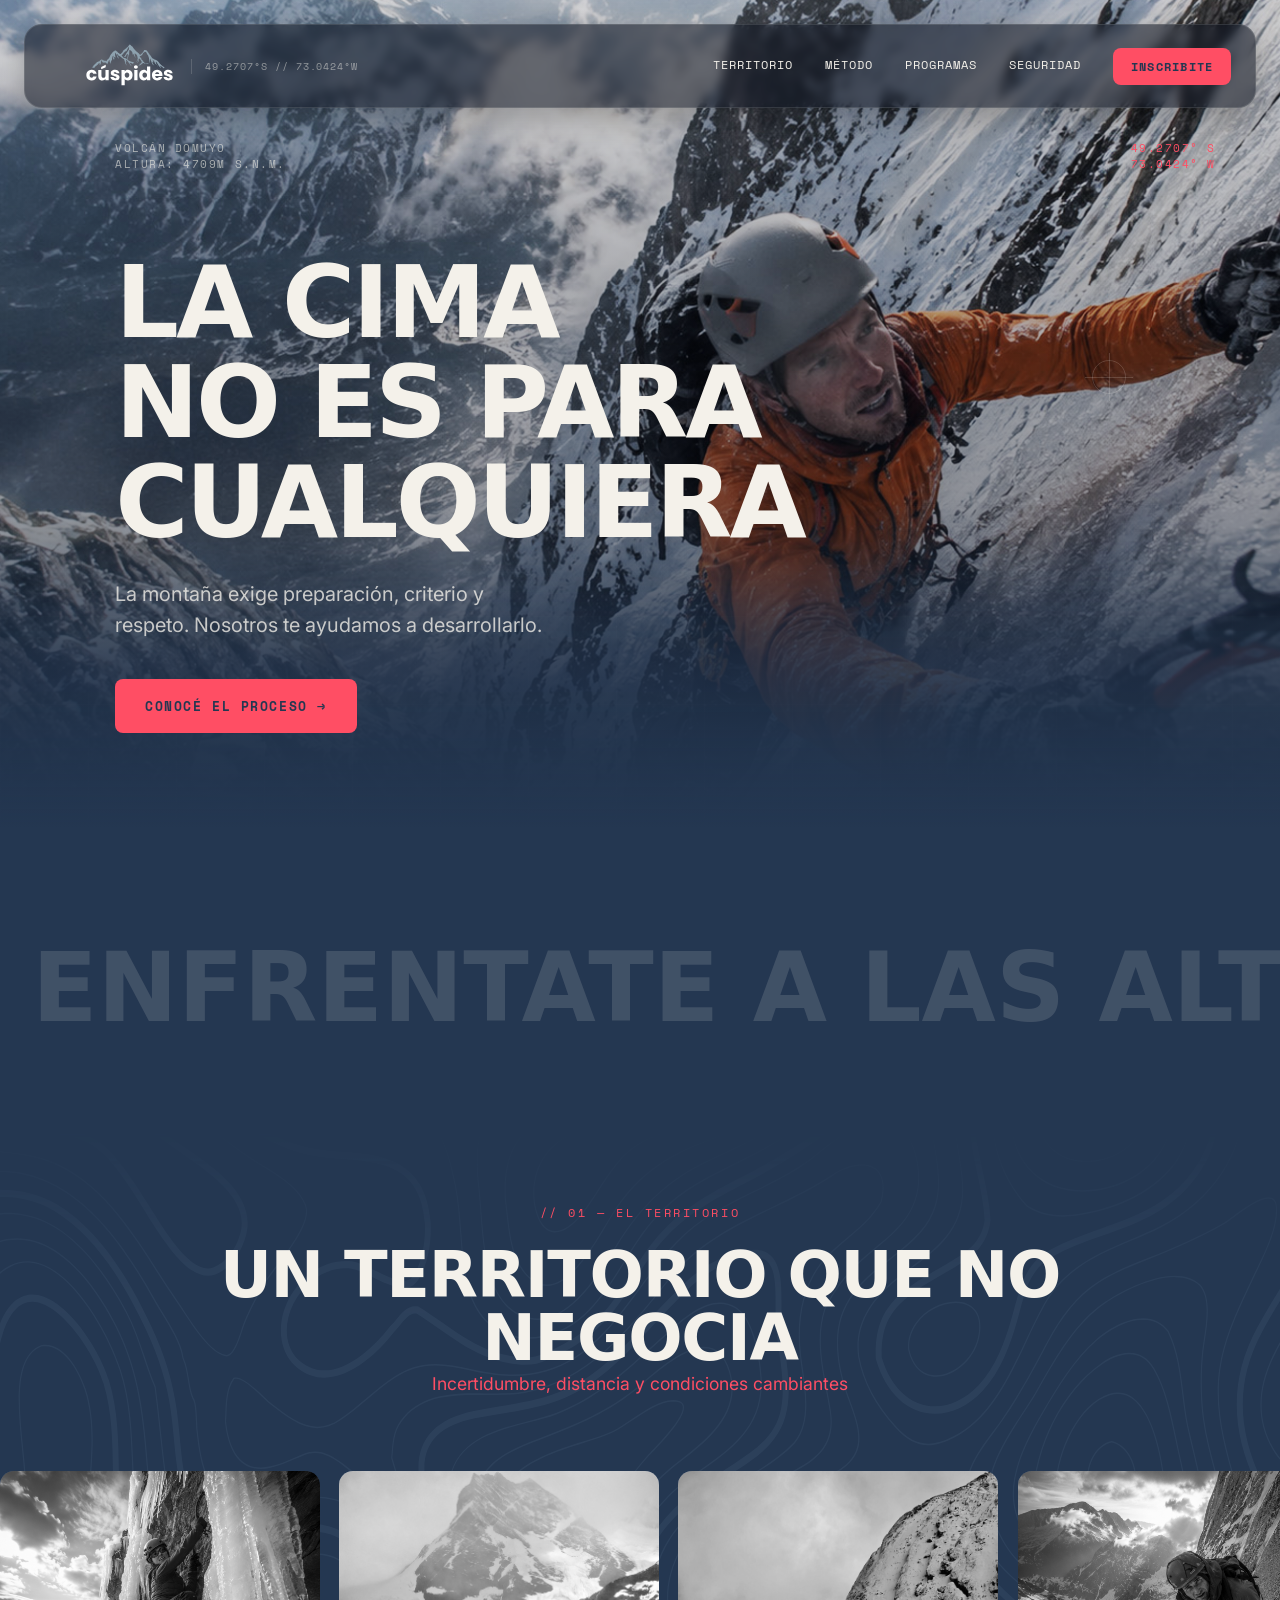
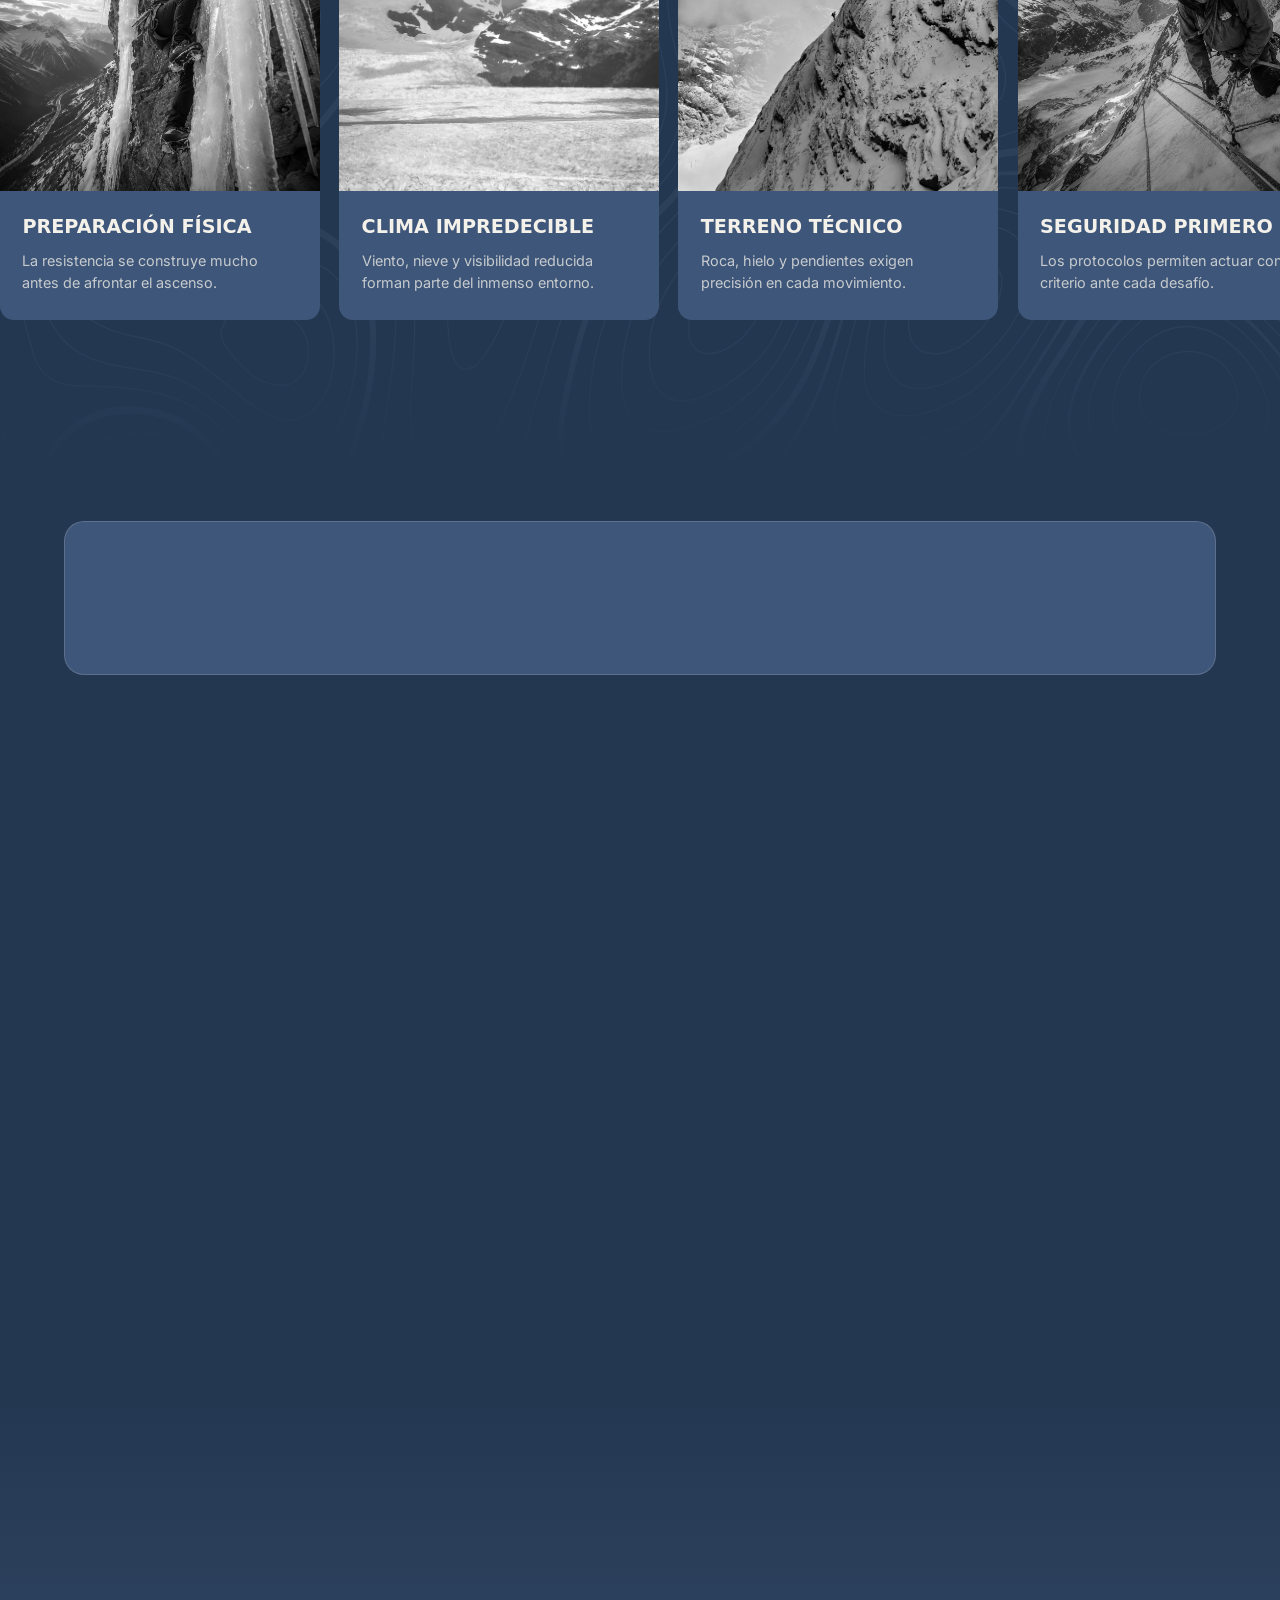
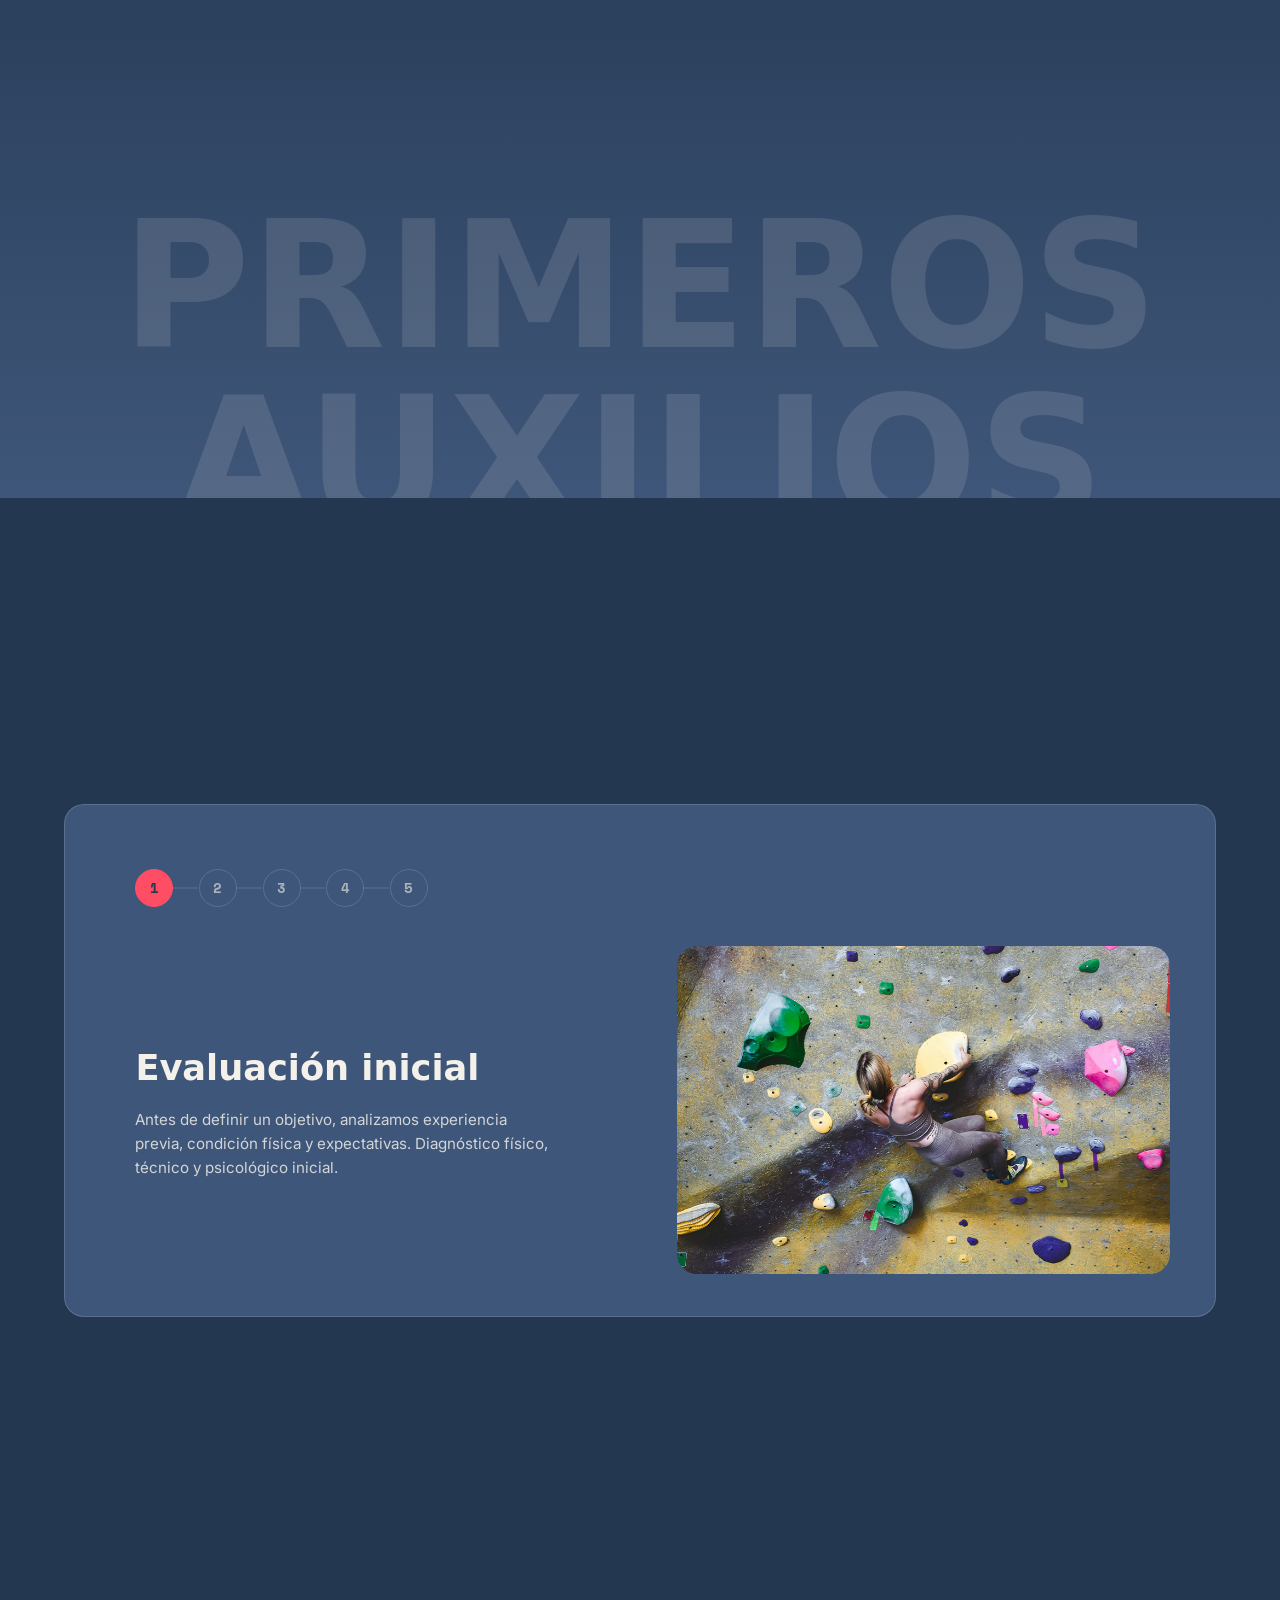
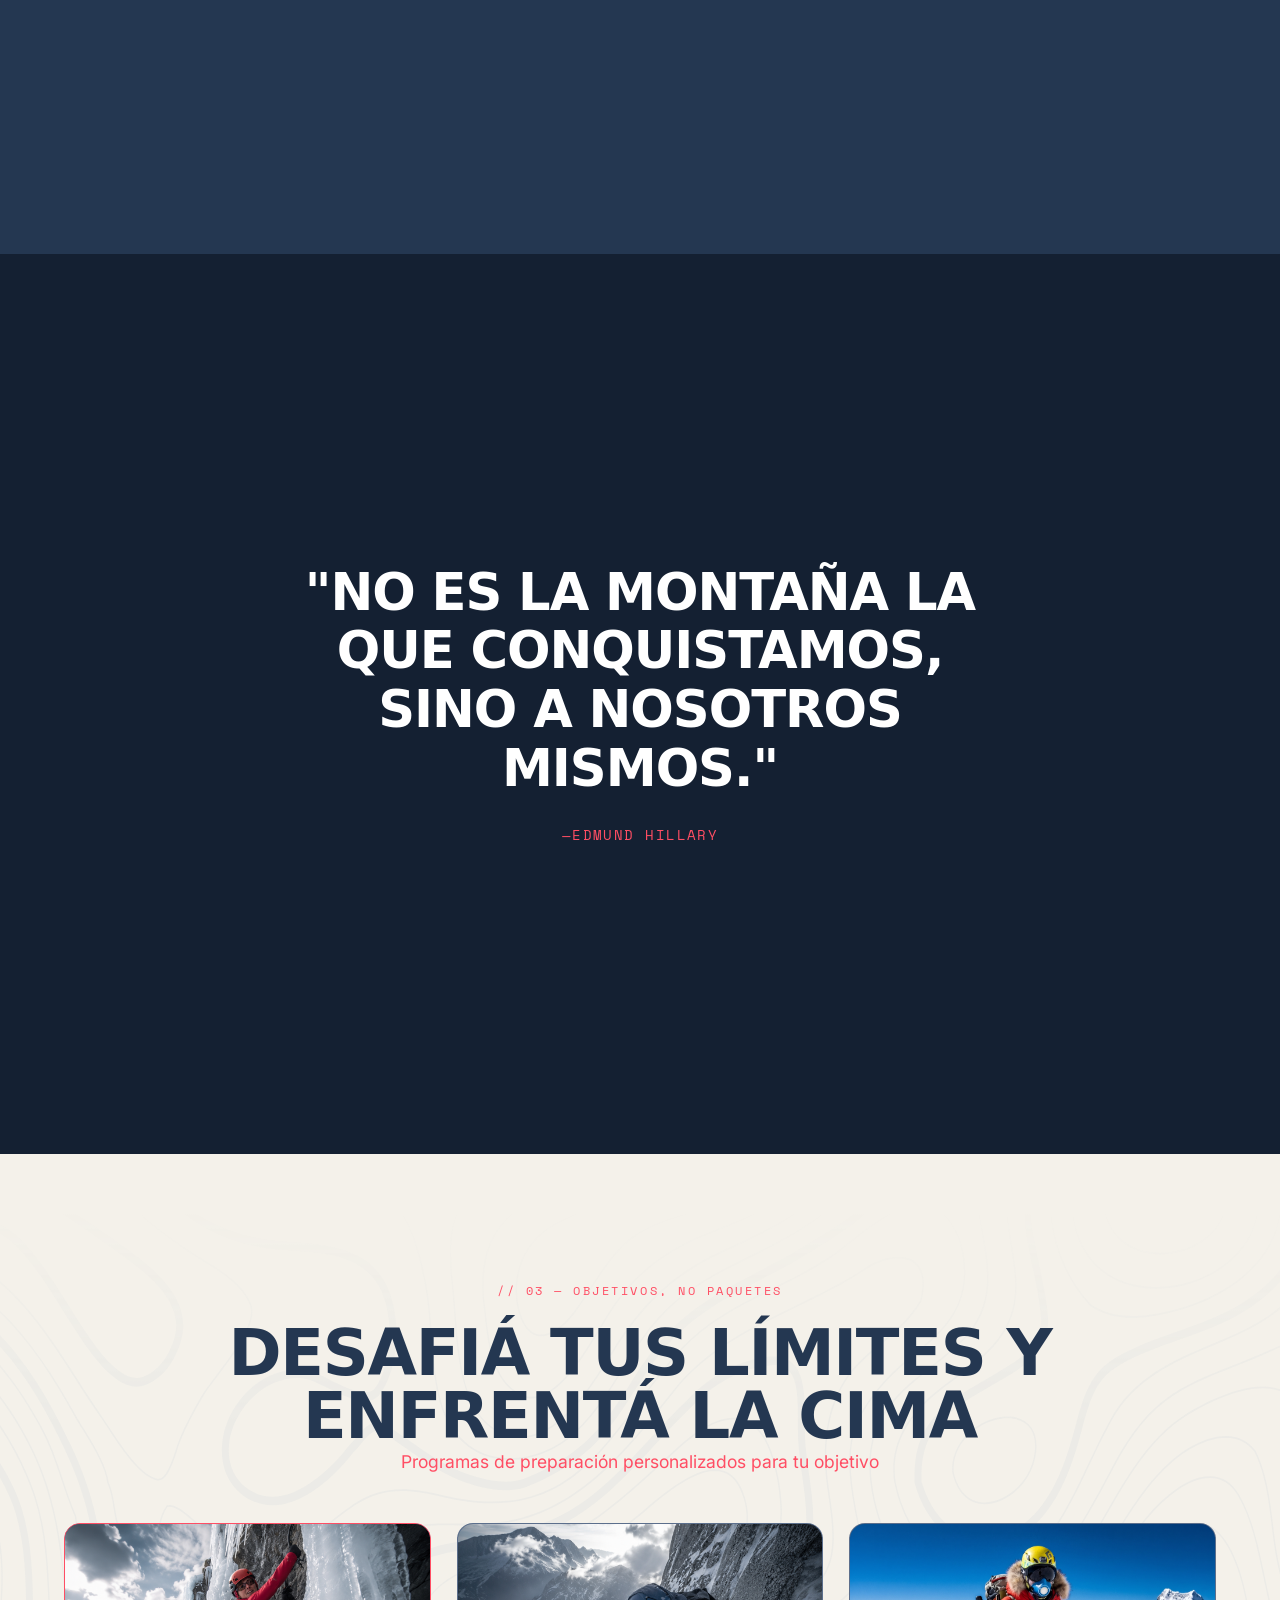
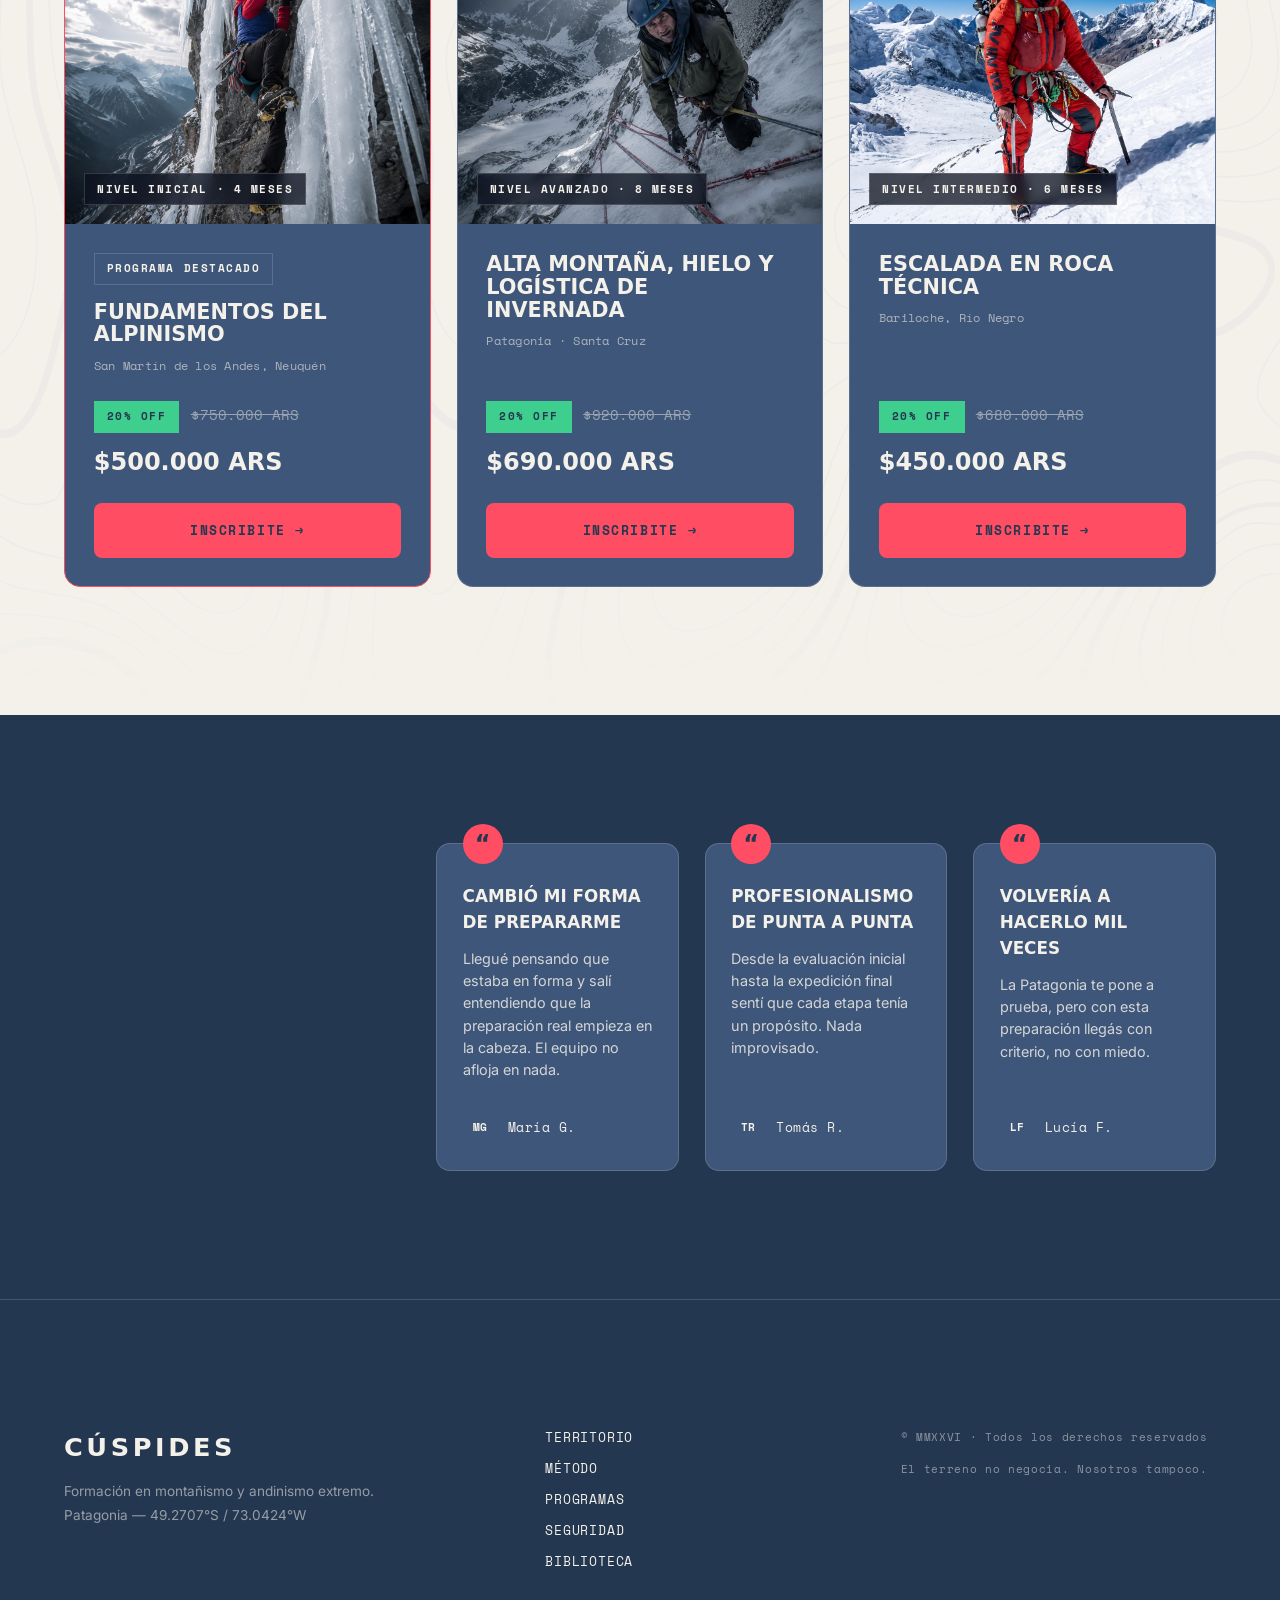
==== index.html @ e49196a1 "Initial commit: sitio web TP2 Cuspides Co-Authored-By: Claude Sonnet 5 <noreply@anthropic.com>" ====
<!DOCTYPE html>
<html lang="es">
<head>
  <meta charset="UTF-8" />
  <meta name="viewport" content="width=device-width, initial-scale=1.0" />
  <meta name="description" content="Cúspides — Formación en montañismo y andinismo extremo en la Patagonia. Preparación, criterio y respeto por un territorio que no negocia." />
  <meta name="theme-color" content="#0B111E" />
  <title>CÚSPIDES // Formación en montañismo extremo — Patagonia</title>
  <link rel="icon" type="image/svg+xml" href="assets/img/favicon.svg" />

  <!-- ============================================================= -->
  <!-- TIPOGRAFÍAS: Clash Display (display), Inter (cuerpo), Space Mono (datos) -->
  <!-- ============================================================= -->
  <link rel="preconnect" href="https://fonts.googleapis.com" />
  <link rel="preconnect" href="https://fonts.gstatic.com" crossorigin />
  <link
    href="https://fonts.googleapis.com/css2?family=Inter:wght@400;500;600;700&family=Space+Mono:wght@400;700&display=swap"
    rel="stylesheet"
  />
  <link rel="preconnect" href="https://api.fontshare.com" />
  <link href="https://api.fontshare.com/v2/css?f[]=clash-display@700&display=swap" rel="stylesheet" />

  <link rel="stylesheet" href="styles.css" />
</head>

<body>
  <!-- Malla de retícula técnica que atraviesa todo el sitio (decorativa) -->
  <div class="grid-overlay" aria-hidden="true"></div>

  <!-- Barra de progreso de scroll (acento técnico) -->
  <div class="scroll-progress" id="scroll-progress" aria-hidden="true"></div>

  <!-- =========================================================== -->
  <!-- HEADER / NAVEGACIÓN GLOBAL                                   -->
  <!-- =========================================================== -->
  <header class="site-header" id="site-header">
    <a href="#hero" class="brand" data-nav="home" aria-label="Cúspides — Inicio">
      <img class="brand__logo" src="assets/img/logo-cuspides.svg" alt="Cúspides" />
      <span class="brand__coord">49.2707°S // 73.0424°W</span>
    </a>

    <nav class="site-nav" aria-label="Navegación principal">
      <a href="#territorio" class="nav-link">Territorio</a>
      <a href="#metodo" class="nav-link">Método</a>
      <a href="#programas" class="nav-link">Programas</a>
      <a href="#causa" class="nav-link">Seguridad</a>
      <a href="#programas" class="nav-cta">Inscribite</a>
    </nav>

    <button class="menu-toggle" id="menu-toggle" aria-label="Abrir menú" aria-expanded="false">
      <span></span><span></span><span></span>
    </button>
  </header>

  <!-- Menú móvil desplegable -->
  <div class="mobile-menu" id="mobile-menu" aria-hidden="true">
    <a href="#territorio" class="mobile-menu__link">01 — Territorio</a>
    <a href="#metodo" class="mobile-menu__link">02 — Método</a>
    <a href="#programas" class="mobile-menu__link">03 — Programas</a>
    <a href="#causa" class="mobile-menu__link">04 — Seguridad</a>
    <a href="#programas" class="mobile-menu__link mobile-menu__link--cta">→ Afrontar el desafío</a>
  </div>

  <!-- =========================================================== -->
  <!-- VISTA: HOME                                                  -->
  <!-- =========================================================== -->
  <main id="home-view" class="view is-active">

    <!-- ///////////////// SECCIÓN 1 · HERO ///////////////// -->
    <section class="hero" id="hero">
      <div class="hero__media" aria-hidden="true">
        <img class="hero__img" src="assets/img/hero.gradient.png" alt="Escalador ascendiendo una pared de hielo en la Patagonia" />
      </div>

      <!-- Capa HUD: coordenadas, retícula, mira -->
      <div class="hero__hud" aria-hidden="true">
        <span class="hud-item hud-item--tl">VOLCÁN DOMUYO<br />ALTURA: 4709M S.N.M.</span>
        <span class="hud-item hud-item--tr">49.2707° S<br />73.0424° W</span>
        <span class="hud-crosshair"></span>
      </div>

      <div class="hero__content container">
        <h1 class="hero__title">
          LA CIMA<br />
          NO ES PARA<br />
          CUALQUIERA
        </h1>
        <p class="hero__sub">
          La montaña exige preparación, criterio y respeto.
          Nosotros te ayudamos a desarrollarlo.
        </p>
        <div class="hero__cta">
          <a href="#metodo" class="btn btn--danger">Conocé el proceso</a>
        </div>
      </div>

    </section>

    <!-- ///////////////// BANNER · MARQUEE EN LOOP ///////////////// -->
    <section class="giant-banner" aria-hidden="true">
      <div class="giant-banner__track">
        <span class="giant-banner__text">Enfrentate a las alturas de la Patagonia.</span>
        <span class="giant-banner__text">Enfrentate a las alturas de la Patagonia.</span>
      </div>
    </section>

    <!-- ///////////////// SECCIÓN 2 · TERRITORIO (CARRUSEL) ///////////////// -->
    <section class="territorio" id="territorio">
      <div class="container territorio__head">
        <p class="eyebrow eyebrow--light reveal">// 01 — El territorio</p>
        <h2 class="section-title section-title--light section-title--center reveal">Un territorio que no negocia</h2>
        <p class="territorio__sub reveal">Incertidumbre, distancia y condiciones cambiantes</p>
      </div>

      <div class="carousel" id="territorio-carousel">
        <ul class="carousel__track" id="territorio-track" aria-label="Territorio: desafíos del terreno">
          <li class="terr-card">
            <div class="terr-card__media"><img src="assets/img/andinista-en-altura.png" alt="Aproximación con carga completa" /></div>
            <h3 class="terr-card__title">Preparación física</h3>
            <p class="terr-card__desc">La resistencia se construye mucho antes de afrontar el ascenso.</p>
          </li>
          <li class="terr-card">
            <div class="terr-card__media"><img src="assets/img/card-clima.jpg" alt="Ventisca y nieve en la cordillera" /></div>
            <h3 class="terr-card__title">Clima impredecible</h3>
            <p class="terr-card__desc">Viento, nieve y visibilidad reducida forman parte del inmenso entorno.</p>
          </li>
          <li class="terr-card">
            <div class="terr-card__media"><img src="assets/img/terreno.jpg" alt="Escalador progresando en hielo y roca" /></div>
            <h3 class="terr-card__title">Terreno técnico</h3>
            <p class="terr-card__desc">Roca, hielo y pendientes exigen precisión en cada movimiento.</p>
          </li>
          <li class="terr-card">
            <div class="terr-card__media"><img src="assets/img/andinista-subiendo.png" alt="Aproximación con carga completa" /></div>
            <h3 class="terr-card__title">Seguridad primero</h3>
            <p class="terr-card__desc">Los protocolos permiten actuar con criterio ante cada desafío.</p>
          </li>
          <li class="terr-card">
            <div class="terr-card__media"><img src="assets/img/equipo.jpg" alt="Ventisca y nieve en la cordillera" /></div>
            <h3 class="terr-card__title">Trabajo en equipo</h3>
            <p class="terr-card__desc">La confianza y la coordinación fortalecen cada decisión en montaña.</p>
          </li>
          <li class="terr-card" aria-hidden="true">
            <div class="terr-card__media"><img src="assets/img/equipotecnico.png" alt="" /></div>
            <h3 class="terr-card__title">Equipamiento técnico</h3>
            <p class="terr-card__desc">Cada herramienta cumple un rol esencial para avanzar con seguridad.</p>
          </li>
          <li class="terr-card" aria-hidden="true">
            <div class="terr-card__media"><img src="assets/img/andinista-subiendo.png" alt="" /></div>
            <h3 class="terr-card__title">Seguridad primero</h3>
            <p class="terr-card__desc">Los protocolos permiten actuar con criterio ante cada desafío.</p>
          </li>
          <li class="terr-card" aria-hidden="true">
            <div class="terr-card__media"><img src="assets/img/andinista-en-altura.png" alt="" /></div>
            <h3 class="terr-card__title">Preparación física</h3>
            <p class="terr-card__desc">La resistencia se construye mucho antes de afrontar el ascenso.</p>
          </li>
          <li class="terr-card" aria-hidden="true">
            <div class="terr-card__media"><img src="assets/img/card-clima.jpg" alt="" /></div>
            <h3 class="terr-card__title">Clima impredecible</h3>
            <p class="terr-card__desc">Viento, nieve y visibilidad reducida forman parte del inmenso entorno.</p>
          </li>
          <li class="terr-card" aria-hidden="true">
            <div class="terr-card__media"><img src="assets/img/terreno.jpg" alt="" /></div>
            <h3 class="terr-card__title">Terreno técnico</h3>
            <p class="terr-card__desc">Roca, hielo y pendientes exigen precisión en cada movimiento.</p>
          </li>
          <li class="terr-card">
            <div class="terr-card__media"><img src="assets/img/andinista-subiendo.png" alt="Aproximación con carga completa" /></div>
            <h3 class="terr-card__title">Seguridad primero</h3>
            <p class="terr-card__desc">Los protocolos permiten actuar con criterio ante cada desafío.</p>
          </li>
        </ul>
      </div>
    </section>

    <!-- ///////////////// SECCIÓN 3 · STATS ///////////////// -->
    <section class="stats" id="stats">
      <div class="container">
        <div class="stats__bar">
          <div class="stats__item reveal">
            <span class="stats__num" data-count="10" data-prefix="+">+10</span>
            <span class="stats__label">Años de experiencia</span>
          </div>
          <div class="stats__item reveal">
            <span class="stats__num" data-count="2500">2500</span>
            <span class="stats__label">Profesionales capacitados</span>
          </div>
          <div class="stats__item reveal">
            <span class="stats__num" data-count="170" data-prefix="+">+170</span>
            <span class="stats__label">Expediciones realizadas</span>
          </div>
          <div class="stats__item reveal">
            <span class="stats__num" data-count="50" data-prefix="+">+50</span>
            <span class="stats__label">Rescates realizados</span>
          </div>
        </div>
      </div>
    </section>

    <!-- ///////////////// SECCIÓN 4 · SOBRE NOSOTROS ///////////////// -->
    <section class="about" id="nosotros">
      <div class="container about__grid">
        <div class="about__text reveal">
          <p class="eyebrow eyebrow--light">Nuestras raíces</p>
          <h2 class="section-title section-title--light">Sobre nosotros</h2>
          <p class="about__copy">
            Cúspides nace de un grupo de amigos andinistas con la convicción de que las
            grandes expediciones requieren algo más que motivación. Combinamos
            formación, entrenamiento y acompañamiento profesional para poder
            progresar de manera segura y consciente.
          </p>
        </div>
        <figure class="about__media reveal">
          <img src="assets/img/nosotros.png" alt="Los tres fundadores de Cúspides en la montaña" />
        </figure>
      </div>
    </section>

  <!-- ///////////////// SECCIÓN 5 · APORTÁ A LA CAUSA ///////////////// -->
    <section class="cause" id="causa">
      <span class="giant-banner__text giant-banner__text--inline" aria-hidden="true">Primeros auxilios</span>
      <div class="container cause__grid">
        <div class="cause__card reveal">
          <div class="cause__media"><img src="assets/img/foto-rescate.png" alt="Rescatista en una pared de roca" /></div>
          <span class="badge badge--danger cause__badge">APORTÁ A LA CAUSA</span>
          <h3 class="cause__card-title">Sumate a nuestro círculo <br> de rescatistas argentinos</h3>
          <a href="#" class="cause__link">Conocé más ↗</a>
        </div>
        <div class="cause__text reveal">
          <p class="eyebrow eyebrow--light">Certificados por la federación andinistas argentinos</p>
          <h2 class="section-title section-title--light">Certificate y accedé a la posibilidad de ayudar</h2>
        </div>
      </div>
    </section>

    <!-- ///////////////// SECCIÓN 6 · ¿CÓMO TE PREPARAMOS? (STEPPER) ///////////////// -->
    <section class="method" id="metodo">
      <div class="container">
        <div class="method__scroll" id="method-scroll">
          <div class="method__sticky">
            <p class="eyebrow reveal">// 02 — Nuestra metodología</p>
            <h2 class="section-title section-title--light section-title--center reveal">¿Cómo te preparamos?</h2>
            <p class="method__sub reveal">Dividimos nuestra preparación por etapas</p>

            <div class="method__card reveal">
              <div class="stepper" role="tablist" aria-label="Etapas de preparación">
                <button class="stepper__step is-active" type="button" data-step="1" role="tab" aria-selected="true">1</button>
                <button class="stepper__step" type="button" data-step="2" role="tab" aria-selected="false">2</button>
                <button class="stepper__step" type="button" data-step="3" role="tab" aria-selected="false">3</button>
                <button class="stepper__step" type="button" data-step="4" role="tab" aria-selected="false">4</button>
                <button class="stepper__step" type="button" data-step="5" role="tab" aria-selected="false">5</button>
              </div>

              <div class="method__panels">
                <div class="method__panel is-active" data-panel="1" role="tabpanel">
                  <div class="method__panel-text">
                    <h3>Evaluación inicial</h3>
                    <p>Antes de definir un objetivo, analizamos experiencia previa, condición física y expectativas. Diagnóstico físico, técnico y psicológico inicial.</p>
                  </div>
                  <div class="method__panel-media"><img src="assets/img/preparacion.png" alt="Evaluación física en muro de escalada" /></div>
                </div>
                <div class="method__panel" data-panel="2" role="tabpanel" hidden>
                  <div class="method__panel-text">
                    <h3>Preparación física</h3>
                    <p>Acondicionamiento específico para carga, altura y frío sostenido. El cuerpo como herramienta.</p>
                  </div>
                  <div class="method__panel-media"><img src="assets/img/etapa2.png" alt="Entrenamiento con carga" /></div>
                </div>
                <div class="method__panel" data-panel="3" role="tabpanel" hidden>
                  <div class="method__panel-text">
                    <h3>Formación técnica</h3>
                    <p>Cuerdas, anclajes, progresión en hielo y roca, navegación. El criterio antes que el reflejo.</p>
                  </div>
                  <div class="method__panel-media"><img src="assets/img/etapa4.png" alt="Maniobras de cuerda" /></div>
                </div>
                <div class="method__panel" data-panel="4" role="tabpanel" hidden>
                  <div class="method__panel-text">
                    <h3>Prácticas</h3>
                    <p>Terreno real, condiciones reales. Errores controlados donde el margen todavía existe.</p>
                  </div>
                  <div class="method__panel-media"><img src="assets/img/etapa3.png" alt="Práctica en terreno real" /></div>
                </div>
                <div class="method__panel" data-panel="5" role="tabpanel" hidden>
                  <div class="method__panel-text">
                    <h3>Expedición</h3>
                    <p>El ascenso deja de ser meta y pasa a ser consecuencia de todo lo anterior.</p>
                  </div>
                  <div class="method__panel-media"><img src="assets/img/etapa5.png" alt="Cumbre de expedición" /></div>
                </div>
              </div>
            </div>
          </div>
        </div>
      </div>
    </section>


    <!-- ///////////////// SECCIÓN 7 · CITA ///////////////// -->
    <section class="quote" id="cita">
      <div class="quote__media" aria-hidden="true">
        <video src="assets/video/Video-fondo_1.mp4" autoplay muted loop playsinline></video>
      </div>
      <blockquote class="quote__content container">
        <p class="quote__text">"No es la montaña la que conquistamos,<br />sino a nosotros mismos."</p>
        <cite class="quote__author">—Edmund Hillary</cite>
      </blockquote>
    </section>

    <!-- ///////////////// SECCIÓN 8 · PROGRAMAS (GRILLA) ///////////////// -->
    <section class="programs" id="programas">
      <div class="container">
        <div class="programs__head">
          <p class="eyebrow eyebrow--light reveal">// 03 — Objetivos, no paquetes</p>
          <h2 class="section-title section-title--center reveal">Desafiá tus límites y enfrentá la cima</h2>
          <p class="programs__sub reveal">Programas de preparación personalizados para tu objetivo</p>
        </div>

        <div class="plans-grid">
          <article class="plan-card plan-card--featured reveal" data-open-course="true" tabindex="0" role="button" aria-label="Abrir detalle: Fundamentos del Alpinismo">
            <div class="plan-card__media">
              <img src="assets/img/andinista-en-altura.png" alt="Fundamentos del Alpinismo" />
              <span class="badge badge--outline plan-card__level">Nivel Inicial · 4 meses</span>
            </div>
            <div class="plan-card__body">
              <span class="badge badge--outline plan-card__featured-tag">PROGRAMA DESTACADO</span>
              <h3 class="plan-card__title">Fundamentos del Alpinismo</h3>
              <p class="plan-card__location">San Martín de los Andes, Neuquén</p>
              <div class="plan-card__price">
                <span class="badge badge--success">20% OFF</span>
                <span class="plan-card__old">$750.000 ARS</span>
                <span class="plan-card__now">$500.000 ARS</span>
              </div>
              <span class="btn btn--danger plan-card__cta">Inscribite</span>
            </div>
          </article>

          <article class="plan-card reveal" data-open-course="true" tabindex="0" role="button" aria-label="Abrir detalle: Alta Montaña, Hielo y Logística de Invernada">
            <div class="plan-card__media">
              <img src="assets/img/andinista-subiendo.png" alt="Alta Montaña, Hielo y Logística de Invernada" />
              <span class="badge badge--outline plan-card__level">Nivel Avanzado · 8 meses</span>
            </div>
            <div class="plan-card__body">
              <h3 class="plan-card__title">Alta Montaña, Hielo y Logística de Invernada</h3>
              <p class="plan-card__location">Patagonia · Santa Cruz</p>
              <div class="plan-card__price">
                <span class="badge badge--success">20% OFF</span>
                <span class="plan-card__old">$920.000 ARS</span>
                <span class="plan-card__now">$690.000 ARS</span>
              </div>
              <span class="btn btn--danger plan-card__cta">Inscribite</span>
            </div>
          </article>

          <article class="plan-card reveal" data-open-course="true" tabindex="0" role="button" aria-label="Abrir detalle: Escalada en Roca Técnica">
            <div class="plan-card__media">
              <img src="assets/img/foto-card1.png" alt="Escalada en Roca Técnica" />
              <span class="badge badge--outline plan-card__level">Nivel Intermedio · 6 meses</span>
            </div>
            <div class="plan-card__body">
              <h3 class="plan-card__title">Escalada en Roca Técnica</h3>
              <p class="plan-card__location">Bariloche, Río Negro</p>
              <div class="plan-card__price">
                <span class="badge badge--success">20% OFF</span>
                <span class="plan-card__old">$680.000 ARS</span>
                <span class="plan-card__now">$450.000 ARS</span>
              </div>
              <span class="btn btn--danger plan-card__cta">Inscribite</span>
            </div>
          </article>
        </div>
      </div>
    </section>

    <!-- ///////////////// SECCIÓN 9 · RESEÑAS ///////////////// -->
    <section class="reviews" id="resenas">
      <div class="container reviews__grid">
        <h2 class="section-title section-title--light reviews__heading reveal">Quienes ya se animaron</h2>

        <div class="reviews__track">
          <article class="review-card reveal">
            <span class="review-card__quote" aria-hidden="true">“</span>
            <h3 class="review-card__title">Cambió mi forma de prepararme</h3>
            <p class="review-card__text">Llegué pensando que estaba en forma y salí entendiendo que la preparación real empieza en la cabeza. El equipo no afloja en nada.</p>
            <div class="review-card__author">
              <span class="review-card__avatar" aria-hidden="true">MG</span>
              <span class="review-card__name">María G.</span>
            </div>
          </article>

          <article class="review-card reveal">
            <span class="review-card__quote" aria-hidden="true">“</span>
            <h3 class="review-card__title">Profesionalismo de punta a punta</h3>
            <p class="review-card__text">Desde la evaluación inicial hasta la expedición final sentí que cada etapa tenía un propósito. Nada improvisado.</p>
            <div class="review-card__author">
              <span class="review-card__avatar" aria-hidden="true">TR</span>
              <span class="review-card__name">Tomás R.</span>
            </div>
          </article>

          <article class="review-card reveal">
            <span class="review-card__quote" aria-hidden="true">“</span>
            <h3 class="review-card__title">Volvería a hacerlo mil veces</h3>
            <p class="review-card__text">La Patagonia te pone a prueba, pero con esta preparación llegás con criterio, no con miedo.</p>
            <div class="review-card__author">
              <span class="review-card__avatar" aria-hidden="true">LF</span>
              <span class="review-card__name">Lucía F.</span>
            </div>
          </article>
        </div>
      </div>
    </section>

  </main>

  <!-- =========================================================== -->
  <!-- VISTA: DETALLE DEL CURSO                                     -->
  <!-- =========================================================== -->
  <main id="detail-view" class="view is-hidden" aria-hidden="true">

    <!-- Hero del curso -->
    <section class="course-hero">
      <div class="course-hero__hud" aria-hidden="true">
        <span class="hud-item hud-item--tr">FICHA TÉCNICA · CI-001<br />49.2707°S // 73.0424°W</span>
      </div>
      <div class="container">
        <div class="course-hero__badges">
          <span class="badge badge--outline">PROGRAMA DESTACADO</span>
          <span class="badge badge--outline">NIVEL: INICIAL // DURACIÓN: 5 MESES</span>
        </div>
        <h1 class="course-hero__title">Curso integral de montañismo</h1>
        <p class="course-hero__sub">
          Formación completa de base para operar con criterio y autonomía en
          la Patagonia. Sin romantizar el proceso: montaña, disciplina y realidad.
        </p>
      </div>
    </section>

    <!-- Diferencial del curso -->
    <section class="course-diff">
      <div class="container">
        <p class="eyebrow eyebrow--light reveal">// El punto</p>
        <p class="course-diff__copy reveal">
          No enseñamos a “conquistar cumbres”. Enseñamos a
          <span class="tx-danger">sobrevivir con criterio</span> y a volver. La autonomía en la Patagonia no se improvisa: se entrena hasta que las decisiones difíciles se vuelven simples.
        </p>
      </div>
    </section>

    <!-- Ficha técnica emocional (bloques asimétricos) -->
    <section class="spec">
      <div class="container spec__grid">
        <div class="spec__card spec__card--a reveal">
          <span class="spec__key">Duración</span>
          <span class="spec__val">5 <small>meses</small></span>
          <span class="spec__note">Formación continua, no intensivo de fin de semana.</span>
        </div>
        <div class="spec__card spec__card--b reveal">
          <span class="spec__key">Fecha de inicio</span>
          <span class="spec__val">04 <small>MAR</small></span>
          <span class="spec__note">Cupos limitados. Selección por orden y aptitud.</span>
        </div>
        <div class="spec__card spec__card--c reveal">
          <span class="spec__key">Dificultad</span>
          <span class="spec__val spec__val--sm">Exigente<br /><span class="tx-danger">/ Mental</span></span>
          <span class="spec__note">El límite casi nunca es físico. Es de criterio.</span>
        </div>
      </div>
    </section>

    <!-- Proceso de formación -->
    <section class="course-flow">
      <div class="container">
        <p class="eyebrow eyebrow--light reveal">// Qué vas a aprender</p>
        <h2 class="section-title reveal">Proceso de formación</h2>
        <ol class="course-steps">
          <li class="course-steps__item reveal">
            <span class="course-steps__num">F1</span>
            <div>
              <h3>Fase teórica</h3>
              <p>Meteorología de montaña, lectura de terreno, planificación y toma de decisiones bajo incertidumbre.</p>
            </div>
          </li>
          <li class="course-steps__item reveal">
            <span class="course-steps__num">F2</span>
            <div>
              <h3>Acondicionamiento de carga</h3>
              <p>Progresión de peso, resistencia sostenida y economía de esfuerzo en jornadas largas.</p>
            </div>
          </li>
          <li class="course-steps__item reveal">
            <span class="course-steps__num">F3</span>
            <div>
              <h3>Maniobras de cuerda</h3>
              <p>Anclajes, rappel, aseguramiento, autorrescate y sistemas de extracción en grietas.</p>
            </div>
          </li>
          <li class="course-steps__item reveal">
            <span class="course-steps__num">F4</span>
            <div>
              <h3>Supervivencia en climas hostiles</h3>
              <p>Vivac, gestión térmica, hidratación y alimentación en frío extremo y viento sostenido.</p>
            </div>
          </li>
          <li class="course-steps__item reveal">
            <span class="course-steps__num">F5</span>
            <div>
              <h3>Ascenso final</h3>
              <p>Aplicación integral de todo lo aprendido en una salida real evaluada por instructores.</p>
            </div>
          </li>
        </ol>
      </div>
    </section>

    <!-- Material incluido y equipamiento requerido -->
    <section class="gear">
      <div class="container">
        <p class="eyebrow eyebrow--light reveal">// Material</p>
        <h2 class="section-title reveal">Qué provee Cúspides / qué traés vos</h2>
        <div class="gear__cols">
          <div class="gear__col gear__col--provided reveal">
            <h3 class="gear__head">Provee Cúspides</h3>
            <ul>
              <li>Carpas técnicas de expedición</li>
              <li>Cuerdas dinámicas y estáticas</li>
              <li>Equipos de comunicación satelital</li>
              <li>Material colectivo de seguridad y rescate</li>
              <li>Cocinas de altura y combustible</li>
            </ul>
          </div>
          <div class="gear__col gear__col--required reveal">
            <h3 class="gear__head gear__head--danger">Traés vos <span>(obligatorio)</span></h3>
            <ul>
              <li>Botas rígidas compatibles con crampón</li>
              <li>Sistema de capas técnico completo</li>
              <li>Bolsa de dormir para temperatura extrema</li>
              <li>Arnés, casco y piolet personales</li>
              <li>Compromiso con cada jornada. Sin excepción.</li>
            </ul>
            <p class="gear__filter">El equipamiento propio es el primer filtro de compromiso.</p>
          </div>
        </div>
      </div>
    </section>

    <!-- Requisitos de admisión -->
    <section class="req">
      <div class="container">
        <p class="eyebrow eyebrow--light reveal">// Admisión</p>
        <h2 class="section-title reveal">Requisitos</h2>
        <ul class="req__list">
          <li class="reveal"><span>R1</span> Aptitud física certificada por profesional médico.</li>
          <li class="reveal"><span>R2</span> Entrevista de resistencia al estrés y evaluación psicológica.</li>
          <li class="reveal"><span>R3</span> Indumentaria técnica básica en condiciones.</li>
          <li class="reveal"><span>R4</span> Disponibilidad real durante los 5 meses de formación.</li>
        </ul>
      </div>
    </section>

    <!-- Módulo de conversión: precio y pago -->
    <section class="pricing">
      <div class="container">
        <div class="price-card">
          <div class="price-card__left">
            <span class="badge badge--success">20% OFF</span>
            <h2 class="price-card__title">Inscripción abierta</h2>
            <p class="price-card__note">
              Pago en pesos. Opciones en cuotas sin interés con tarjeta y
              transferencia. La reserva confirma el cupo.
            </p>
            <ul class="price-card__pay" aria-label="Modos de pago">
              <li>Transferencia</li>
              <li>Tarjeta / cuotas</li>
              <li>Reserva anticipada</li>
            </ul>
          </div>
          <div class="price-card__right">
            <span class="price-card__old">$750.000 ARS</span>
            <span class="price-card__now">$500.000 <small>ARS</small></span>
            <a href="#" class="btn btn--danger btn--xl price-card__cta" id="enroll-btn">INSCRIBITE</a>
            <span class="price-card__fine">Cupos limitados · Selección por aptitud</span>
          </div>
        </div>
      </div>
    </section>

    <!-- Cierre retador -->
    <section class="course-closing">
      <div class="container">
        <p class="course-closing__title">
          <span class="reveal-line">La Patagonia no perdona</span>
          <span class="reveal-line tx-danger">la improvisación.</span>
          <span class="reveal-line">Postulá solo si estás listo</span>
          <span class="reveal-line">para el esfuerzo.</span>
        </p>
      </div>
    </section>

  </main>

  <!-- =========================================================== -->
  <!-- FOOTER GLOBAL                                                -->
  <!-- =========================================================== -->
  <footer class="site-footer">
    <div class="container site-footer__inner">
      <div class="site-footer__brand">
        <span class="brand__word">CÚSPIDES</span>
        <p>Formación en montañismo y andinismo extremo.<br />Patagonia — 49.2707°S / 73.0424°W</p>
      </div>
      <nav class="site-footer__nav" aria-label="Pie de página">
        <a href="#territorio" data-nav="home">Territorio</a>
        <a href="#metodo" data-nav="home">Método</a>
        <a href="#programas" data-nav="home">Programas</a>
        <a href="#causa" data-nav="home">Seguridad</a>
        <a href="biblioteca.html">Biblioteca</a>
      </nav>
      <div class="site-footer__meta">
        <span>© MMXXVI · Todos los derechos reservados</span>
        <span>El terreno no negocia. Nosotros tampoco.</span>
      </div>
    </div>
  </footer>

  <script src="script.js"></script>
</body>
</html>
---- styles.css ----
/* ==========================================================================
   CÚSPIDES · styles.css
   Estética: Swiss Punk / Editorial de alta montaña · Póster técnico
   Enfoque: Mobile-First · Flexbox + CSS Grid · Grillas asimétricas
   ========================================================================== */

/* -------------------------------------------------------------------------- */
/* 1. VARIABLES DE DISEÑO (:root)                                             */
/* -------------------------------------------------------------------------- */
:root {
  /* Paleta */
  --ink:        #243751;   /* Fondo principal oscuro (azul noche profundo) */
  --ink-2:      #3e5679;   /* Panel elevado sobre oscuro */
  --ink-3:      #3e5679;
  --bone:       #F4F1EA;   /* Fondo claro (papel técnico) */
  --bone-2:     #e7e2d5;   /* Papel sombreado */
  --cobalt:     #9fadc2;   /* Azul cobalto eléctrico (impacto en claro) */
  --cobalt-hi:  #3e5679;
  --white:      #ffffff;
  --danger:     #ff4e64;   /* Acento hiper-saturado (CTA, badges, peligro) */
  --slate:      #3e5679;   /* Azul-gris intermedio para franjas decorativas */
  --success:    #3ecf8e;   /* Verde de descuento / disponibilidad */

  /* Líneas de retícula */
  --grid-light: rgba(244, 241, 234, 0.06);
  --grid-dark:  rgba(11, 17, 30, 0.10);
  --hair-light: rgba(244, 241, 234, 0.16);
  --hair-dark:  rgba(11, 17, 30, 0.18);

  /* Tipografías */
  --f-display: 'Clash Display', 'Arial Black', system-ui, sans-serif;
  --f-body:    'Inter', system-ui, -apple-system, sans-serif;
  --f-mono:    'Space Mono', 'Courier New', monospace;

  /* Métrica */
  --maxw: 1360px;
  --pad:  clamp(1.25rem, 5vw, 5rem);
  --sect: clamp(4.5rem, 10vw, 9rem);
  --ease: cubic-bezier(0.16, 1, 0.3, 1);
  --radius-btn:  8px;
  --radius-card: 14px;
}

/* -------------------------------------------------------------------------- */
/* 2. RESET Y BASE                                                            */
/* -------------------------------------------------------------------------- */
*, *::before, *::after { box-sizing: border-box; margin: 0; padding: 0; }

html { scroll-behavior: smooth; -webkit-text-size-adjust: 100%; }

body {
  font-family: var(--f-body);
  background: var(--ink);
  color: var(--bone);
  line-height: 1.55;
  font-size: 16px;
  overflow-x: hidden;
  -webkit-font-smoothing: antialiased;
}

img, svg, video { display: block; max-width: 100%; }
a { color: inherit; text-decoration: none; }
ul, ol { list-style: none; }
button { font-family: inherit; cursor: pointer; border: none; background: none; color: inherit; }

::selection { background: var(--danger); color: var(--ink); }

:focus-visible {
  outline: 2px solid var(--danger);
  outline-offset: 3px;
}

.container {
  width: 100%;
  max-width: var(--maxw);
  margin-inline: auto;
  padding-inline: var(--pad);
}

/* -------------------------------------------------------------------------- */
/* 3. RETÍCULA GLOBAL + PROGRESO DE SCROLL                                    */
/* -------------------------------------------------------------------------- */
.grid-overlay {
  position: fixed;
  inset: 0;
  z-index: 0;
  pointer-events: none;
  background-image:
    linear-gradient(var(--grid-light) 1px, transparent 1px),
    linear-gradient(90deg, var(--grid-light) 1px, transparent 1px);
  background-size: 88px 88px;
  opacity: 0.7;
}

.scroll-progress {
  position: fixed;
  top: 0; left: 0;
  height: 3px;
  width: 0%;
  background: var(--danger);
  z-index: 200;
  transition: width 0.08s linear;
}

/* -------------------------------------------------------------------------- */
/* 4. TIPOGRAFÍA UTILITARIA                                                   */
/* -------------------------------------------------------------------------- */
.eyebrow {
  font-family: var(--f-mono);
  font-size: 0.72rem;
  letter-spacing: 0.22em;
  text-transform: uppercase;
  color: var(--cobalt);
  margin-bottom: 1.4rem;
}
.eyebrow--light { color: var(--danger); }

.section-title {
  font-family: var(--f-display);
  font-weight: 800;
  font-size: clamp(2rem, 6vw, 4rem);
  line-height: 0.98;
  letter-spacing: -0.02em;
  text-transform: uppercase;
  color: var(--ink);
  max-width: 18ch;
}
.section-title--light { color: var(--bone); }
.section-title--xl { font-size: clamp(2.4rem, 8vw, 5.5rem); max-width: 20ch; }
.section-title--center { max-width: 26ch; margin-inline: auto; }

.tx-cobalt  { color: var(--cobalt); }
.tx-danger  { color: var(--danger); }

/* -------------------------------------------------------------------------- */
/* 5. BOTONES                                                                 */
/* -------------------------------------------------------------------------- */
.btn {
  display: inline-flex;
  align-items: center;
  gap: 0.6rem;
  font-family: var(--f-mono);
  font-size: 0.82rem;
  font-weight: 700;
  letter-spacing: 0.12em;
  text-transform: uppercase;
  padding: 1rem 1.8rem;
  border: 1.5px solid transparent;
  border-radius: var(--radius-btn);
  position: relative;
  transition: transform 0.35s var(--ease), background 0.3s, color 0.3s, box-shadow 0.3s;
}
.btn::after {
  content: "→";
  transition: transform 0.35s var(--ease);
}
.btn:hover { transform: translateY(-3px); }
.btn:hover::after { transform: translateX(5px); }

.btn--danger {
  background: var(--danger);
  color: var(--ink);
}
.btn--danger:hover { box-shadow: 6px 6px 0 rgba(255, 78, 100, 0.35); }

.btn--ghost {
  border-color: var(--hair-light);
  color: var(--bone);
}
.btn--ghost:hover { border-color: var(--danger); color: var(--danger); }

.btn--ghost-light {
  border-color: var(--hair-light);
  color: var(--bone);
}
.btn--ghost-light:hover { background: var(--bone); color: var(--ink); }

.btn--xl {
  font-size: 0.95rem;
  padding: 1.4rem 2.6rem;
}

/* -------------------------------------------------------------------------- */
/* 6. BADGES / ELEMENTOS TÉCNICOS                                             */
/* -------------------------------------------------------------------------- */
.badge {
  display: inline-block;
  font-family: var(--f-mono);
  font-size: 0.68rem;
  font-weight: 700;
  letter-spacing: 0.14em;
  text-transform: uppercase;
  padding: 0.4rem 0.75rem;
  border: 1px solid currentColor;
}
.badge--danger { background: var(--danger); color: var(--ink); border-color: var(--danger); }
.badge--outline { color: var(--bone); border-color: var(--hair-light); }
.badge--success { background: var(--success); color: var(--ink); border-color: var(--success); }

.coord {
  display: block;
  font-family: var(--f-mono);
  font-size: 0.68rem;
  letter-spacing: 0.1em;
  color: var(--danger);
  margin-bottom: 0.4rem;
}

/* Mira / crosshair */
.hud-crosshair {
  position: absolute;
  width: 34px; height: 34px;
  border: 1px solid var(--hair-light);
  border-radius: 50%;
}
.hud-crosshair::before,
.hud-crosshair::after {
  content: "";
  position: absolute;
  background: var(--hair-light);
}
.hud-crosshair::before { top: 50%; left: -8px; right: -8px; height: 1px; }
.hud-crosshair::after  { left: 50%; top: -8px; bottom: -8px; width: 1px; }

/* -------------------------------------------------------------------------- */
/* 7. MARCADORES DE POSICIÓN DE IMÁGENES                                      */
/* -------------------------------------------------------------------------- */
.media-placeholder {
  position: relative;
  width: 100%;
  height: 100%;
  min-height: 240px;
  background:
    linear-gradient(135deg, var(--ink-2), #0b1220 60%, #060a14);
  overflow: hidden;
  display: flex;
  align-items: flex-end;
  border: 1px solid var(--hair-light);
}
.media-placeholder::before {
  /* retícula técnica dentro del placeholder */
  content: "";
  position: absolute; inset: 0;
  background-image:
    linear-gradient(var(--grid-light) 1px, transparent 1px),
    linear-gradient(90deg, var(--grid-light) 1px, transparent 1px);
  background-size: 40px 40px;
  opacity: 0.6;
}
.media-tag {
  position: relative;
  z-index: 2;
  font-family: var(--f-mono);
  font-size: 0.66rem;
  letter-spacing: 0.14em;
  color: rgba(244, 241, 234, 0.55);
  padding: 0.9rem;
}

/* -------------------------------------------------------------------------- */
/* 8. VISTAS (SPA)                                                            */
/* -------------------------------------------------------------------------- */
.view { position: relative; z-index: 1; }
.view.is-hidden { display: none; }
.view.is-active { display: block; animation: viewIn 0.55s var(--ease); }

@keyframes viewIn {
  from { opacity: 0; transform: translateY(18px); }
  to   { opacity: 1; transform: translateY(0); }
}

/* -------------------------------------------------------------------------- */
/* 9. HEADER / NAV                                                            */
/* -------------------------------------------------------------------------- */
.site-header {
  position: fixed;
  top: clamp(0.5rem, 2vw, 1.5rem);
  left: clamp(0.5rem, 2vw, 1.5rem);
  right: clamp(0.5rem, 2vw, 1.5rem);
  z-index: 150;
  display: flex;
  align-items: center;
  justify-content: space-between;
  padding: 0.7rem 1.5rem;
  border-radius: 18px;
  background: rgba(11, 17, 30, 0.55);
  backdrop-filter: blur(5px);
  -webkit-backdrop-filter: blur(5px);
  border: 1px solid rgba(244, 241, 234, 0.12);
  box-shadow: 0 10px 30px rgba(0, 0, 0, 0.25);
  transition: background 0.3s, border-color 0.3s, padding 0.3s, box-shadow 0.3s;
}
.site-header.is-scrolled {
  background: rgba(11, 17, 30, 0.85);
  border-color: var(--hair-light);
  padding-block: 0.7rem;
  box-shadow: 0 12px 32px rgba(0, 0, 0, 0.35);
}

.brand { display: flex; align-items: center; gap: 0.6rem; }
.brand__logo { height: 60px; width: auto;
padding-left: 30px; }
.brand__word {
  font-family: var(--f-display);
  font-weight: 800;
  letter-spacing: 0.14em;
  font-size: 1.05rem;
}
.brand__coord {
  display: none;
  font-family: var(--f-mono);
  font-size: 0.62rem;
  letter-spacing: 0.1em;
  color: rgba(244, 241, 234, 0.5);
  padding-left: 0.8rem;
  margin-left: 0.10rem;
  border-left: 1px solid var(--hair-light);
}

.site-nav { display: none; align-items: center; gap: 2rem; }
.nav-link {
  font-family: var(--f-mono);
  font-size: 0.78rem;
  letter-spacing: 0.08em;
  text-transform: uppercase;
  position: relative;
  padding-bottom: 3px;
}
.nav-link::after {
  content: ""; position: absolute; left: 0; bottom: 0;
  width: 0; height: 1.5px; background: var(--danger);
  transition: width 0.3s var(--ease);
}
.nav-link:hover::after { width: 100%; }

.nav-cta {
  font-family: var(--f-mono);
  font-size: 0.78rem;
  letter-spacing: 0.1em;
  text-transform: uppercase;
  background: var(--danger);
  color: var(--ink);
  padding: 0.55rem 1.1rem;
  font-weight: 700;
  border-radius: var(--radius-btn);
  transition: transform 0.3s var(--ease);
}
.nav-cta:hover { transform: translateY(-2px); }

/* Botón hamburguesa */
.menu-toggle {
  display: flex; flex-direction: column; gap: 5px;
  width: 32px; padding: 6px 0;
}
.menu-toggle span {
  height: 2px; width: 100%; background: var(--bone);
  transition: transform 0.3s var(--ease), opacity 0.3s;
}
.menu-toggle.is-open span:nth-child(1) { transform: translateY(7px) rotate(45deg); }
.menu-toggle.is-open span:nth-child(2) { opacity: 0; }
.menu-toggle.is-open span:nth-child(3) { transform: translateY(-7px) rotate(-45deg); }

/* Menú móvil */
.mobile-menu {
  position: fixed;
  inset: 0;
  z-index: 140;
  background: var(--ink);
  display: flex;
  flex-direction: column;
  justify-content: center;
  gap: 0.4rem;
  padding: var(--pad);
  transform: translateY(-100%);
  transition: transform 0.5s var(--ease);
  border-bottom: 3px solid var(--danger);
}
.mobile-menu.is-open { transform: translateY(0); }
.mobile-menu__link {
  font-family: var(--f-display);
  font-weight: 700;
  font-size: clamp(1.6rem, 8vw, 2.6rem);
  text-transform: uppercase;
  letter-spacing: -0.01em;
  padding: 0.4rem 0;
  border-bottom: 1px solid var(--hair-light);
}
.mobile-menu__link--cta { color: var(--danger); border-bottom: none; margin-top: 1rem; }

/* -------------------------------------------------------------------------- */
/* 10. SECCIÓN 1 · HERO                                                       */
/* -------------------------------------------------------------------------- */
.hero {
  --hero-inset: clamp(1.5rem, 9vw, 9rem);
  position: relative;
  min-height: 100vh;
  min-height: 100svh;
  display: flex;
  align-items: center;
  padding-top: clamp(7rem, 16vh, 10rem);
  padding-bottom: clamp(3rem, 8vh, 6rem);
  overflow: hidden;
}
.hero__media { position: absolute; inset: 0; z-index: 0; }
.hero__img { width: 100%; height: 100%; object-fit: cover; }

/* Gradiente para legibilidad del copy */
.hero::before {
  content: ""; position: absolute; inset: 0; z-index: 1;
  background: linear-gradient(to top, var(--ink) 8%, rgba(11,17,30,0.4) 45%, rgba(11,17,30,0.15) 100%);
}

/* Capa HUD */
.hero__hud { position: absolute; inset: 0; z-index: 2; pointer-events: none; }
.hud-item {
  position: absolute;
  font-family: var(--f-mono);
  font-size: 0.68rem;
  letter-spacing: 0.14em;
  text-transform: uppercase;
  color: rgba(244, 241, 234, 0.6);
  line-height: 1.5;
}
.hud-item--tl { top: 140px; left: var(--hero-inset); }
.hud-item--tr { top: 140px; right: var(--pad); text-align: right; color: var(--danger); }
.hero__hud .hud-crosshair { top: 40%; right: 12%; }

.hero__content { position: relative; z-index: 3; }
.hero__content.container { margin-inline: 0; max-width: none; padding-left: var(--hero-inset); }
.hero__title {
  font-family: var(--f-display);
  font-weight: 800;
  font-size: 100px;
  line-height: 1;
  letter-spacing: -0.03em;
  text-transform: uppercase;
  margin: 0.9rem 0 1.6rem;
}
.hero__sub {
  max-width: 34ch;
  font-size: clamp(1rem, 2.4vw, 1.25rem);
  color: rgba(244, 241, 234, 0.78);
  margin-bottom: 2.4rem;
}
.hero__cta { display: flex; flex-wrap: wrap; gap: 1rem; }

/* -------------------------------------------------------------------------- */
/* 11. BANNER DECORATIVO "PATAGONIA ARGENTINA" + SECCIÓN 2 · TERRITORIO       */
/* -------------------------------------------------------------------------- */
.giant-banner {
  background: var(--ink);
  padding: 2.5rem 0;
  overflow: hidden;
}
.giant-banner__track {
  display: flex;
  width: max-content;
  animation: marquee 20s linear infinite;
}
.giant-banner__text {
  display: inline-block;
  flex-shrink: 0;
  padding-inline: 2rem;
  font-family: var(--f-display);
  font-weight: 700;
  text-transform: uppercase;
  font-size: clamp(2.2rem, 9vw, 6rem);
  line-height: 1;
  color: rgba(244, 241, 234, 0.14);
  white-space: nowrap;
}
@keyframes marquee {
  from { transform: translateX(0); }
  to   { transform: translateX(-50%); }
}

.territorio {
  position: relative;
  background: var(--ink);
  padding: var(--sect) 0;
  overflow: hidden;
}
.territorio::before {
  content: "";
  position: absolute;
  inset: 0;
  z-index: 0;
  background: url("assets/img/topografia.svg") center / cover no-repeat;
  opacity: 0.5;
  pointer-events: none;
}
.territorio > * { position: relative; z-index: 1; }
.territorio__head { text-align: center; margin-bottom: 3rem; }
.territorio__sub { color: var(--danger); font-size: clamp(0.95rem, 2vw, 1.1rem); }

.terr-card {
  flex: 0 0 auto;
  width: min(78vw, 320px);
  background: var(--slate);
  border-radius: var(--radius-card);
  overflow: hidden;
  transition: transform 0.4s var(--ease), background 0.4s var(--ease);
}
.terr-card__media { height: 320px; overflow: hidden; }
.terr-card__media img {
  width: 100%; height: 100%; object-fit: cover;
  object-position: center 70%;
  filter: grayscale(1);
  transition: filter 0.4s var(--ease);
}
.terr-card__title {
  font-family: var(--f-display); font-weight: 700; text-transform: uppercase;
  color: var(--bone);
  font-size: 1.2rem; padding: 1.3rem 1.4rem 0.5rem;
}
.terr-card__desc { font-size: 0.9rem; color: rgba(244, 241, 234, 0.75); padding: 0 1.4rem 1.6rem; }

.terr-card:hover {
  background: var(--danger);
  transform: translateY(-8px) scale(1.05);
  z-index: 2;
}
.terr-card:hover .terr-card__media img { filter: grayscale(0); }

/* -------------------------------------------------------------------------- */
/* 12. SECCIÓN 6 · ¿CÓMO TE PREPARAMOS? (STEPPER)                             */
/* -------------------------------------------------------------------------- */
.method { position: relative; background: var(--ink); padding: var(--sect) 0; text-align: center; }
.method::before {
  content: "";
  position: absolute;
  inset: 0;
  z-index: 0;
  background: url("assets/img/fondo-seccion1.png") center / cover no-repeat fixed;
  opacity: 0.2;
}
.method > .container { position: relative; z-index: 1; }
.method__sub { color: var(--danger); font-size: clamp(0.95rem, 2vw, 1.1rem); margin-bottom: 3rem; }

.method__scroll { position: relative; height: 300vh; }
.method__sticky {
  position: sticky;
  top: clamp(10rem, 9vh, 6rem);
}

.method__card {
  text-align: left;
  background: var(--ink-2);
  border: 1px solid var(--hair-light);
  border-radius: 20px;
  padding: 2rem clamp(1.2rem, 4vw, 2.8rem) 2.6rem;
}

.stepper { display: flex; align-items: center; gap: 1.6rem; margin-top: 2rem; margin-bottom: 2.4rem; padding-left: clamp(0.5rem, 2vw, 1.8rem); }
.stepper__step {
  position: relative;
  flex-shrink: 0;
  width: 38px; height: 38px;
  border-radius: 50%;
  border: 1px solid var(--hair-light);
  font-family: var(--f-mono); font-weight: 700; font-size: 0.85rem;
  line-height: 1;
  color: rgba(244, 241, 234, 0.6);
  display: flex; align-items: center; justify-content: center;
  transition: background 0.3s, border-color 0.3s, color 0.3s;
}
.stepper__step::after {
  content: "";
  position: absolute;
  left: 100%; top: 50%;
  width: 1.6rem; height: 1px;
  background: var(--hair-light);
  transform: translateY(-50%);
}
.stepper__step:last-child::after { content: none; }
.stepper__step.is-active { background: var(--danger); border-color: var(--danger); color: var(--ink); }

.method__panels { position: relative; }
.method__panel {
  display: none;
  grid-template-columns: 1fr;
  gap: 1.6rem;
  align-items: center;
}
.method__panel.is-active { display: grid; animation: panelIn 0.45s var(--ease); }
@keyframes panelIn {
  from { opacity: 0; transform: translateY(10px); }
  to   { opacity: 1; transform: translateY(0); }
}
.method__panel-text { padding-left: clamp(0.5rem, 2vw, 1.8rem); }
.method__panel-text h3 {
  font-family: var(--f-display); font-weight: 700;
  font-size: clamp(1.6rem, 3vw, 2.2rem); margin-bottom: 0.8rem;
}
.method__panel-text p { font-size: 0.95rem; opacity: 0.82; max-width: 42ch; }
.method__panel-media { border-radius: 20px; overflow: hidden; min-height: 320px; }
.method__panel-media img { width: 100%; height: 100%; object-fit: cover; }

/* -------------------------------------------------------------------------- */
/* 13. SECCIÓN 4 · SOBRE NOSOTROS + SECCIÓN 5 · APORTÁ A LA CAUSA             */
/* -------------------------------------------------------------------------- */
.about { background: var(--ink); padding: var(--sect) 0; }
.about__grid { display: grid; grid-template-columns: 1fr; gap: 2.5rem; align-items: center; }
.about__copy { font-size: clamp(1rem, 2vw, 1.15rem); opacity: 0.85; max-width: 46ch; }
.about__media { border-radius: 12px; overflow: hidden; min-height: 260px; }
.about__media img { width: 100%; height: 100%; object-fit: cover; }

.cause { position: relative; background: linear-gradient(to bottom, var(--ink), var(--ink-3)); padding: var(--sect) 0; overflow: hidden; }
.cause .giant-banner__text--inline {
  position: absolute; bottom: -0.3em; left: 0; right: 0;
  text-align: center; z-index: 0; white-space: normal;
  padding-inline: 0;
  font-size: clamp(3.5rem, 15vw, 11rem);
  color: rgba(244, 241, 234, 0.126);
}
.cause__grid { position: relative; z-index: 1; display: grid; grid-template-columns: 1fr; gap: 2.5rem; align-items: center; }
.cause__card {
  position: relative;
  background: var(--danger);
  color: var(--ink);
  border-radius: 16px;
  overflow: hidden;
  padding: 1.6rem;
  animation: causeFloat 4.5s ease-in-out infinite;
  box-shadow: 0 18px 30px rgba(0, 0, 0, 0.2);
}
@keyframes causeFloat {
  0%, 100% { transform: translateY(0); }
  50%      { transform: translateY(-16px); }
}
.cause__media { border-radius: 10px; overflow: hidden; height: 220px; margin-bottom: 1.4rem; }
.cause__media img { width: 100%; height: 100%; object-fit: cover; }
.cause__badge { background: var(--ink); color: var(--bone); border-color: var(--ink); margin-bottom: 1rem; }
.cause__card-title {
  font-family: var(--f-display); font-weight: 700; text-transform: uppercase;
  font-size: 1.3rem; margin-bottom: 1rem;
}
.cause__link { font-family: var(--f-mono); font-size: 0.8rem; font-weight: 700; text-decoration: underline; }
.cause__text .section-title { max-width: 16ch; }

/* -------------------------------------------------------------------------- */
/* 14. CARRUSEL EN LOOP (usado por #territorio) + SECCIÓN 8 · PROGRAMAS        */
/* -------------------------------------------------------------------------- */
.carousel { overflow: hidden; padding-block: 1.6rem; }
.carousel__track {
  display: flex;
  gap: 1.2rem;
  width: max-content;
  animation: terrLoop 26s linear infinite;
  will-change: transform;
}
.carousel:hover .carousel__track { animation-play-state: paused; }

@keyframes terrLoop {
  from { transform: translateX(0); }
  to   { transform: translateX(-50%); }
}

.programs { position: relative; background: var(--bone); padding: var(--sect) 0; }
.programs::before {
  content: "";
  position: absolute;
  inset: 0;
  z-index: 0;
  background: url("assets/img/topografia.svg") center / cover no-repeat;
  opacity: 0.4;
  pointer-events: none;
}
.programs > * { position: relative; z-index: 1; }
.programs__head { text-align: center; margin-bottom: 3rem; }
.programs__sub { color: var(--danger); font-size: clamp(0.95rem, 2vw, 1.1rem); }

.plans-grid {
  display: grid;
  grid-template-columns: 1fr;
  gap: 1.6rem;
}
.plan-card {
  background: var(--ink-2);
  border: 1px solid var(--hair-light);
  border-radius: 16px;
  display: flex;
  flex-direction: column;
  overflow: hidden;
  cursor: pointer;
  transition: transform 0.4s var(--ease), border-color 0.3s;
}
.plan-card:hover { transform: translateY(-6px); border-color: var(--danger); }
.plan-card--featured { border-color: var(--danger); }
.plan-card__media { position: relative; height: 300px; flex-shrink: 0; }
.plan-card__media img { width: 100%; height: 100%; object-fit: cover; }
.plan-card__level {
  position: absolute;
  left: 1.2rem; bottom: 1.2rem;
  background: rgba(11, 17, 30, 0.75);
  backdrop-filter: blur(6px);
  color: var(--bone);
}
.plan-card__body {
  flex: 1;
  min-width: 0;
  display: flex; flex-direction: column;
  padding: 1.8rem;
}
.plan-card__featured-tag { align-self: flex-start; margin-bottom: 1rem; }
.plan-card__title {
  font-family: var(--f-display); font-weight: 700; text-transform: uppercase;
  font-size: 1.3rem; line-height: 1.1; margin-bottom: 0.6rem;
}
.plan-card__location {
  font-family: var(--f-mono); font-size: 0.78rem; letter-spacing: 0.02em;
  opacity: 0.6; margin-bottom: 1.6rem;
}
.plan-card__price { display: flex; align-items: baseline; gap: 0.7rem; flex-wrap: wrap; margin-bottom: 1.4rem; margin-top: auto; }
.plan-card__old { font-family: var(--f-mono); font-size: 0.85rem; text-decoration: line-through; opacity: 0.5; }
.plan-card__now { font-family: var(--f-display); font-weight: 800; font-size: 1.5rem; }
.plan-card__cta { justify-content: center; }

/* -------------------------------------------------------------------------- */
/* 14b. SECCIÓN 9 · RESEÑAS                                                   */
/* -------------------------------------------------------------------------- */
.reviews { background: var(--ink); padding: var(--sect) 0; }
.reviews__grid { display: grid; grid-template-columns: 1fr; gap: 2.5rem; }
.reviews__heading { max-width: 100%; font-size: clamp(1.8rem, 3.2vw, 2.6rem); }

.reviews__track { display: grid; grid-template-columns: 1fr; gap: 1.6rem; }

.review-card {
  position: relative;
  background: var(--ink-2);
  border: 1px solid var(--hair-light);
  border-radius: var(--radius-card);
  padding: 2.4rem 1.6rem 1.6rem;
  display: flex;
  flex-direction: column;
}
.review-card__quote {
  position: absolute;
  top: -20px; left: 1.6rem;
  width: 40px; height: 40px;
  border-radius: 50%;
  background: var(--danger);
  color: var(--ink);
  display: flex; align-items: center; justify-content: center;
  font-family: var(--f-display); font-size: 1.5rem; font-weight: 800;
  line-height: 1;
}
.review-card__title {
  font-family: var(--f-display); font-weight: 700; text-transform: uppercase;
  font-size: 1.05rem; margin-bottom: 0.8rem;
}
.review-card__text { font-size: 0.9rem; opacity: 0.82; margin-bottom: 1.8rem; }
.review-card__author { display: flex; align-items: center; gap: 0.7rem; margin-top: auto; }
.review-card__avatar {
  flex-shrink: 0;
  width: 34px; height: 34px;
  border-radius: 50%;
  background: var(--slate);
  color: var(--bone);
  display: flex; align-items: center; justify-content: center;
  font-family: var(--f-mono); font-size: 0.68rem; font-weight: 700;
}
.review-card__name { font-family: var(--f-mono); font-size: 0.8rem; letter-spacing: 0.04em; }

/* -------------------------------------------------------------------------- */
/* 15. SECCIÓN 3 · BARRA DE STATS                                             */
/* -------------------------------------------------------------------------- */
.stats { background: var(--ink); padding: 3rem 0; }
.stats__bar {
  background: var(--ink-2);
  border: 1px solid var(--hair-light);
  border-radius: 20px;
  display: grid;
  grid-template-columns: repeat(2, 1fr);
}
.stats__item {
  padding: 1.8rem 1.4rem;
  text-align: center;
  border-bottom: 1px solid var(--hair-light);
}
.stats__item:nth-child(odd) { border-right: 1px solid var(--hair-light); }
.stats__num {
  font-family: var(--f-display); font-weight: 800;
  font-size: clamp(2rem, 6vw, 2.8rem);
  color: var(--danger); display: block;
}
.stats__label {
  font-family: var(--f-mono); font-size: 0.68rem; letter-spacing: 0.1em;
  text-transform: uppercase; opacity: 0.65; margin-top: 0.5rem; display: block;
}

/* -------------------------------------------------------------------------- */
/* 16. SECCIÓN 7 · CITA A PANTALLA COMPLETA                                   */
/* -------------------------------------------------------------------------- */
.quote {
  position: relative;
  min-height: 100vh;
  min-height: 100svh;
  display: flex; align-items: center; justify-content: center;
  overflow: hidden;
  padding: var(--sect) 0;
}
.quote__media { position: absolute; inset: 0; z-index: 0; }
.quote__media img,
.quote__media video { width: 100%; height: 100%; object-fit: cover; opacity: 0.4; }
.quote__media::after {
  content: ""; position: absolute; inset: 0;
  background: rgba(11, 17, 30, 0.6);
}
.quote__content { position: relative; z-index: 1; text-align: center; }
.quote__text {
  font-family: var(--f-display); font-weight: 700; text-transform: uppercase;
  font-size: clamp(1.6rem, 5vw, 3.2rem);
  line-height: 1.15; letter-spacing: -0.02em; color: var(--white);
  max-width: 22ch; margin-inline: auto;
}
.quote__author {
  display: block; margin-top: 1.6rem;
  font-family: var(--f-mono); font-size: 0.9rem; letter-spacing: 0.1em;
  text-transform: uppercase; font-style: normal; color: var(--danger);
}

/* -------------------------------------------------------------------------- */
/* 18. VISTA DETALLE                                                          */
/* -------------------------------------------------------------------------- */
.course-hero {
  position: relative;
  padding: clamp(7rem, 16vh, 11rem) 0 var(--sect);
  background: var(--ink);
  border-bottom: 1px solid var(--hair-light);
  overflow: hidden;
}
.course-hero::before {
  content: "";
  position: absolute;
  inset: 0;
  z-index: 0;
  background:
    linear-gradient(to top, var(--ink) 15%, rgba(11, 17, 30, 0.55) 60%, rgba(11, 17, 30, 0.35) 100%),
    url("assets/img/hero-detalle.jpg") center / cover no-repeat;
}
.course-hero > .container { position: relative; z-index: 1; }
.course-hero__hud { position: absolute; inset: 0; pointer-events: none; }
.course-hero__hud .hud-item--tr { top: 92px; }
.course-hero__badges { display: flex; flex-wrap: wrap; gap: 0.8rem; margin-bottom: 1.8rem; }
.course-hero__title {
  font-family: var(--f-display); font-weight: 800;
  font-size: clamp(2.2rem, 7vw, 4.6rem);
  line-height: 0.95; letter-spacing: -0.03em; text-transform: uppercase;
}
.course-hero__sub {
  max-width: 44ch; margin-top: 1.6rem;
  font-size: clamp(1rem, 2vw, 1.2rem); color: rgba(244,241,234,0.75);
}

/* Diferencial */
.course-diff { background: var(--ink); color: var(--bone); padding: var(--sect) 0; text-align: center; }
.course-diff__copy {
  font-family: var(--f-display); font-weight: 600;
  font-size: clamp(1.3rem, 2.6vw, 2.2rem);
  line-height: 1.2; letter-spacing: -0.01em; max-width: 62ch;
  margin-inline: auto;
}

/* Ficha técnica emocional */
.spec { background: var(--ink); color: var(--bone); padding: 0 0 var(--sect); }
.spec__grid { display: grid; grid-template-columns: 1fr; gap: 1.2rem; }
.spec__card {
  background: var(--ink-2);
  border: 1px solid var(--hair-light);
  border-radius: var(--radius-card);
  padding: 2rem;
  display: flex; flex-direction: column;
  min-height: 200px;
}
.spec__card--b { background: var(--cobalt); color: var(--bone); border-color: var(--cobalt); }
.spec__card--c { background: var(--ink-3); color: var(--bone); border-color: var(--hair-light); }
.spec__key {
  font-family: var(--f-mono); font-size: 0.7rem; letter-spacing: 0.14em;
  text-transform: uppercase; opacity: 0.7; margin-bottom: auto;
}
.spec__val {
  font-family: var(--f-display); font-weight: 800;
  font-size: clamp(3rem, 10vw, 5rem); line-height: 0.9;
  margin: 1.2rem 0 1rem;
}
.spec__val small { font-size: 0.3em; letter-spacing: 0.1em; }
.spec__val--sm { font-size: clamp(1.8rem, 6vw, 2.8rem); }
.spec__note { font-size: 0.85rem; opacity: 0.8; }

/* Proceso de formación */
.course-flow { background: var(--ink); padding: var(--sect) 0; }
.course-flow .section-title { color: var(--bone); margin-bottom: 3rem; }
.course-steps {
  display: grid; gap: 1px; background: var(--hair-light); border: 1px solid var(--hair-light);
  border-radius: var(--radius-card); overflow: hidden;
}
.course-steps__item {
  background: var(--ink);
  display: flex; gap: 1.5rem; align-items: flex-start;
  padding: 1.8rem;
  transition: background 0.35s var(--ease);
}
.course-steps__item:hover { background: var(--ink-2); }
.course-steps__num {
  font-family: var(--f-display); font-weight: 800; font-size: 1.6rem;
  color: var(--danger); flex-shrink: 0; min-width: 3rem;
}
.course-steps__item h3 {
  font-family: var(--f-display); font-weight: 700; text-transform: uppercase;
  font-size: 1.2rem; margin-bottom: 0.5rem;
}
.course-steps__item p { font-size: 0.92rem; opacity: 0.82; }

/* Equipamiento */
.gear { background: var(--ink); color: var(--bone); padding: var(--sect) 0; }
.gear .section-title { color: var(--bone); margin-bottom: 3rem; }
.gear__cols { display: grid; grid-template-columns: 1fr; gap: 1.2rem; }
.gear__col { background: var(--ink-2); border: 1px solid var(--hair-light); border-radius: var(--radius-card); padding: 2rem; }
.gear__col--required { background: rgba(255, 78, 100, 0.06); color: var(--bone); border-color: var(--danger); }
.gear__head {
  font-family: var(--f-display); font-weight: 700; text-transform: uppercase;
  font-size: 1.3rem; margin-bottom: 1.4rem;
  padding-bottom: 0.8rem; border-bottom: 2px solid var(--cobalt);
}
.gear__head--danger { border-bottom-color: var(--danger); }
.gear__head span { font-family: var(--f-mono); font-size: 0.6rem; color: var(--danger); }
.gear__col ul li {
  padding: 0.7rem 0; border-bottom: 1px solid var(--hair-light);
  font-size: 0.95rem; position: relative; padding-left: 1.5rem;
}
.gear__col ul li::before {
  content: "›"; position: absolute; left: 0; color: var(--danger); font-weight: 700;
}
.gear__filter {
  margin-top: 1.4rem; font-family: var(--f-mono); font-size: 0.74rem;
  letter-spacing: 0.08em; color: var(--danger); text-transform: uppercase;
}

/* Requisitos */
.req { background: var(--ink); padding: var(--sect) 0; }
.req .section-title { color: var(--bone); margin-bottom: 3rem; }
.req__list { display: grid; gap: 1rem; }
.req__list li {
  display: flex; gap: 1.2rem; align-items: baseline;
  padding: 1.4rem 1.6rem;
  border: 1px solid var(--hair-light);
  border-radius: var(--radius-card);
  font-size: 1.05rem;
  transition: border-color 0.3s, background 0.3s;
}
.req__list li:hover { border-color: var(--danger); background: var(--ink-2); }
.req__list li span {
  font-family: var(--f-mono); font-weight: 700; color: var(--danger);
  font-size: 0.9rem; flex-shrink: 0;
}

/* Precio */
.pricing { background: var(--ink); padding: var(--sect) 0; }
.price-card {
  display: grid; grid-template-columns: 1fr;
  border: 1px solid var(--hair-light);
  border-radius: var(--radius-card);
  overflow: hidden;
  background: var(--ink-2);
}
.price-card__left { padding: 2.4rem; color: var(--bone); border-bottom: 1px solid var(--hair-light); }
.price-card__left .badge { margin-bottom: 1.4rem; }
.price-card__title {
  font-family: var(--f-display); font-weight: 800; text-transform: uppercase;
  font-size: 2rem; margin-bottom: 1rem;
}
.price-card__note { font-size: 0.95rem; color: rgba(244, 241, 234, 0.7); margin-bottom: 1.6rem; max-width: 40ch; }
.price-card__pay { display: flex; flex-wrap: wrap; gap: 0.6rem; }
.price-card__pay li {
  font-family: var(--f-mono); font-size: 0.68rem; letter-spacing: 0.08em;
  text-transform: uppercase; padding: 0.4rem 0.8rem; border: 1px solid var(--hair-light);
}
.price-card__right {
  padding: 2.4rem; background: var(--ink-3); color: var(--bone);
  display: flex; flex-direction: column; align-items: flex-start; justify-content: center;
}
.price-card__old {
  font-family: var(--f-mono); font-size: 1rem;
  text-decoration: line-through; opacity: 0.5; margin-bottom: 0.4rem;
}
.price-card__now {
  font-family: var(--f-display); font-weight: 800;
  font-size: clamp(2.8rem, 9vw, 4rem); line-height: 1; margin-bottom: 1.6rem;
}
.price-card__now small { font-size: 0.3em; letter-spacing: 0.1em; opacity: 0.7; }
.price-card__cta { width: 100%; justify-content: center; }
.price-card__fine {
  font-family: var(--f-mono); font-size: 0.66rem; letter-spacing: 0.08em;
  text-transform: uppercase; opacity: 0.55; margin-top: 1rem;
}

/* Cierre del curso */
.course-closing { background: var(--ink); padding: var(--sect) 0; border-top: 1px solid var(--hair-light); }
.course-closing__title {
  font-family: var(--f-display); font-weight: 800;
  font-size: clamp(2rem, 7vw, 5rem);
  line-height: 0.96; letter-spacing: -0.03em; text-transform: uppercase;
}
.course-closing__title span { display: block; }

/* -------------------------------------------------------------------------- */
/* 19. FOOTER                                                                 */
/* -------------------------------------------------------------------------- */
.site-footer {
  position: relative; z-index: 1;
  background: var(--ink);
  border-top: 1px solid var(--hair-light);
  padding: var(--sect) 0 3rem;
}
.site-footer__inner {
  display: grid; grid-template-columns: 1fr; gap: 2.5rem;
}
.site-footer__brand .brand__word { font-size: 1.6rem; display: block; margin-bottom: 0.8rem; }
.site-footer__brand p { font-size: 0.85rem; color: rgba(244,241,234,0.55); line-height: 1.7; }
.site-footer__nav { display: flex; flex-direction: column; gap: 0.7rem; }
.site-footer__nav a {
  font-family: var(--f-mono); font-size: 0.8rem; letter-spacing: 0.06em;
  text-transform: uppercase; transition: color 0.3s;
}
.site-footer__nav a:hover { color: var(--danger); }
.site-footer__meta {
  display: flex; flex-direction: column; gap: 0.9rem;
  font-family: var(--f-mono); font-size: 0.7rem; letter-spacing: 0.06em;
  color: rgba(244,241,234,0.5);
}
.site-footer__meta .hud-barcode { color: var(--bone); }

/* -------------------------------------------------------------------------- */
/* 20. ANIMACIONES DE REVELADO (IntersectionObserver)                        */
/* -------------------------------------------------------------------------- */
.reveal, .reveal-line {
  opacity: 0;
  transform: translateY(28px);
  transition: opacity 0.8s var(--ease), transform 0.8s var(--ease);
}
.reveal.is-visible, .reveal-line.is-visible {
  opacity: 1; transform: translateY(0);
}
/* Retardo escalonado para líneas de títulos */
.reveal-line:nth-child(2) { transition-delay: 0.08s; }
.reveal-line:nth-child(3) { transition-delay: 0.16s; }
.reveal-line:nth-child(4) { transition-delay: 0.24s; }

/* -------------------------------------------------------------------------- */
/* 21. BREAKPOINTS RESPONSIVE                                                 */
/* -------------------------------------------------------------------------- */

/* Mobile -------------------------------------------------------------------- */
@media (max-width: 719px) {
  .hero { align-items: flex-end; padding-bottom: clamp(3.5rem, 10vh, 5rem); }
  .hero__img { object-fit: cover; object-position: 72% center; }

  .hero__content.container {
    margin-inline: auto;
    padding-left: var(--pad);
    padding-right: var(--pad);
    text-align: center;
  }
  .hero__title { font-size: clamp(2.2rem, 12vw, 3.4rem); }
  .hero__sub { max-width: 34ch; margin-inline: auto; }
  .hero__cta { justify-content: center; }

  /* Centrar los bloques de texto que por defecto quedan alineados a la izquierda */
  .about__text,
  .cause__text,
  .cause__card,
  .method__panel-text,
  .terr-card,
  .plan-card__body,
  .review-card,
  .site-footer__brand,
  .site-footer__nav {
    text-align: center;
  }
  .plan-card__price,
  .review-card__author {
    justify-content: center;
  }

  .method__sticky { top: 8rem; }
  .method__panel-media { min-height: 220px; }
  .method__panel-text { padding-left: 0; }

  /* Vista de detalle del curso */
  .course-hero { text-align: center; }
  .course-hero__badges { justify-content: center; }
  .course-hero__sub { margin-inline: auto; }

  .spec__card { text-align: center; }

  .course-flow { text-align: center; }
  .course-steps__item { flex-direction: column; align-items: center; text-align: center; gap: 0.6rem; }

  .gear { text-align: center; }
  .gear__col ul li { text-align: center; padding-left: 0; }
  .gear__col ul li::before { content: none; }

  .req { text-align: center; }
  .req__list li { flex-direction: column; align-items: center; text-align: center; gap: 0.4rem; }

  .price-card__left,
  .price-card__right { text-align: center; }
  .price-card__right { align-items: center; }
  .price-card__pay { justify-content: center; }

  .course-closing__title { text-align: center; }
}

/* Tablet ------------------------------------------------------------------ */
@media (min-width: 720px) {
  .stats__bar { grid-template-columns: repeat(4, 1fr); }
  .stats__item { border-bottom: none; border-right: 1px solid var(--hair-light); }
  .stats__item:last-child { border-right: none; }

  .about__grid { grid-template-columns: 1fr 1fr; }
  .cause__grid { grid-template-columns: 1fr 1fr; }

  .reviews__track { grid-template-columns: repeat(3, 1fr); }

  .method__panel { grid-template-columns: 1.1fr 1fr; }

  .spec__grid { grid-template-columns: repeat(3, 1fr); }
  .gear__cols { grid-template-columns: 1fr 1fr; }

  .price-card { grid-template-columns: 1.4fr 1fr; }
  .price-card__left { border-bottom: none; border-right: 1px solid var(--hair-light); }

  .site-footer__inner { grid-template-columns: 1.4fr 1fr 1fr; }
}

/* Desktop ----------------------------------------------------------------- */
@media (min-width: 1024px) {
  .brand__coord { display: inline-block; }
  .site-nav { display: flex; }
  .menu-toggle { display: none; }

  .plans-grid { grid-template-columns: repeat(3, 1fr); }

  .reviews__grid { grid-template-columns: 300px 1fr; align-items: center; gap: 4.5rem; }
}

/* -------------------------------------------------------------------------- */
/* 22. ACCESIBILIDAD · MOVIMIENTO REDUCIDO                                    */
/* -------------------------------------------------------------------------- */
@media (prefers-reduced-motion: reduce) {
  * {
    animation-duration: 0.001ms !important;
    animation-iteration-count: 1 !important;
    transition-duration: 0.001ms !important;
    scroll-behavior: auto !important;
  }
  .reveal, .reveal-line { opacity: 1; transform: none; }
}
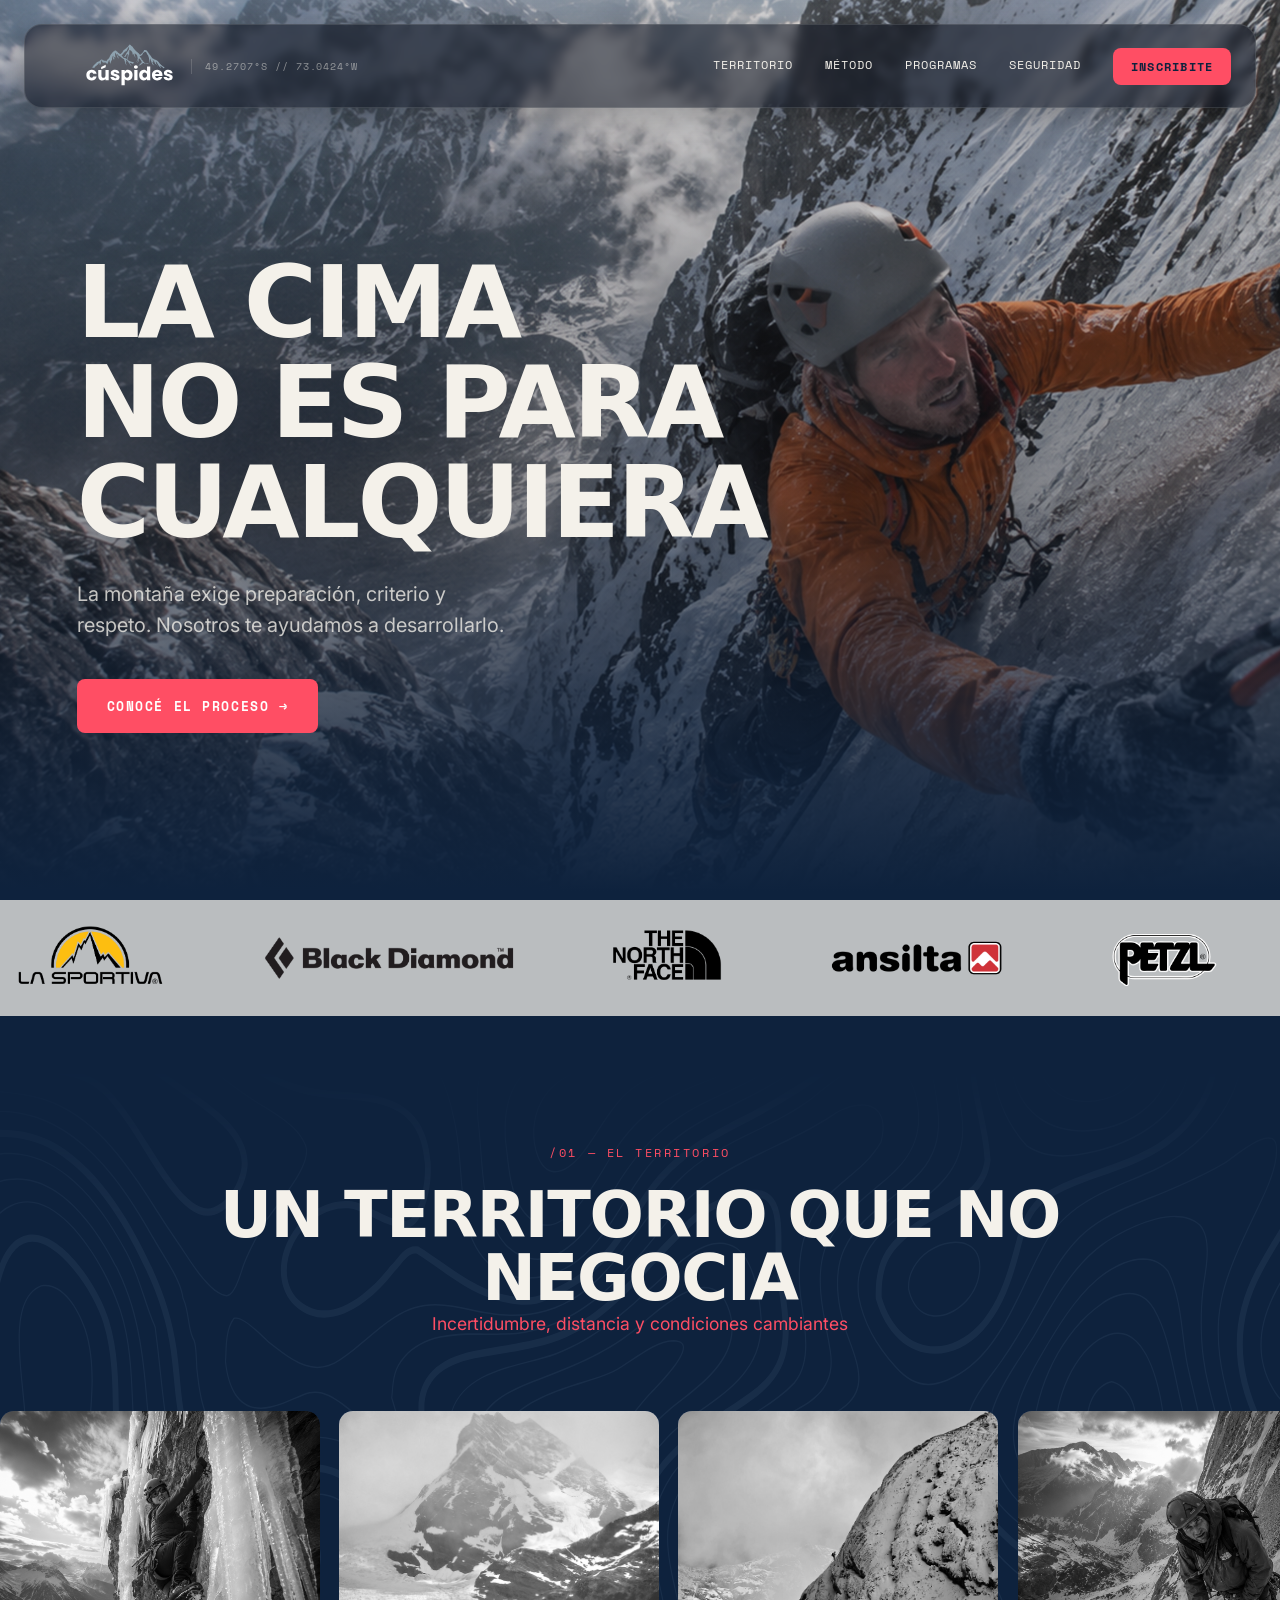
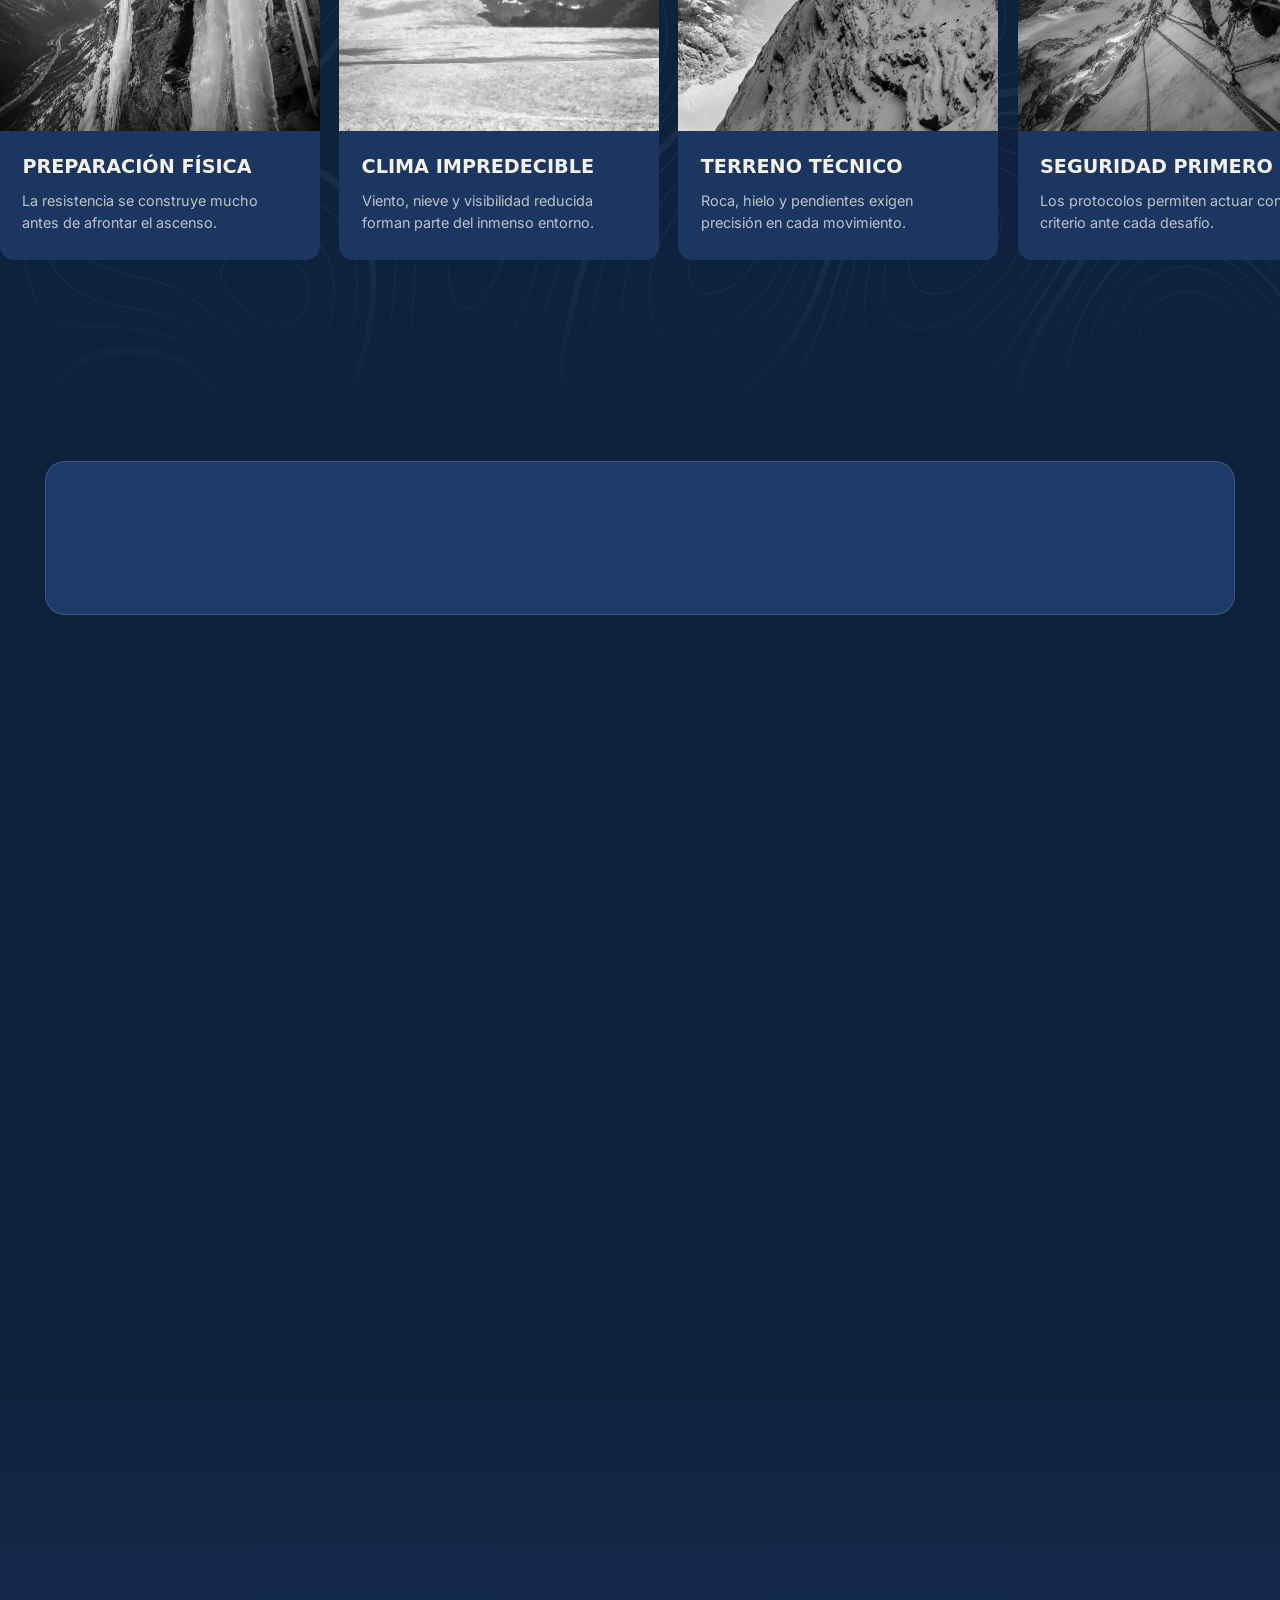
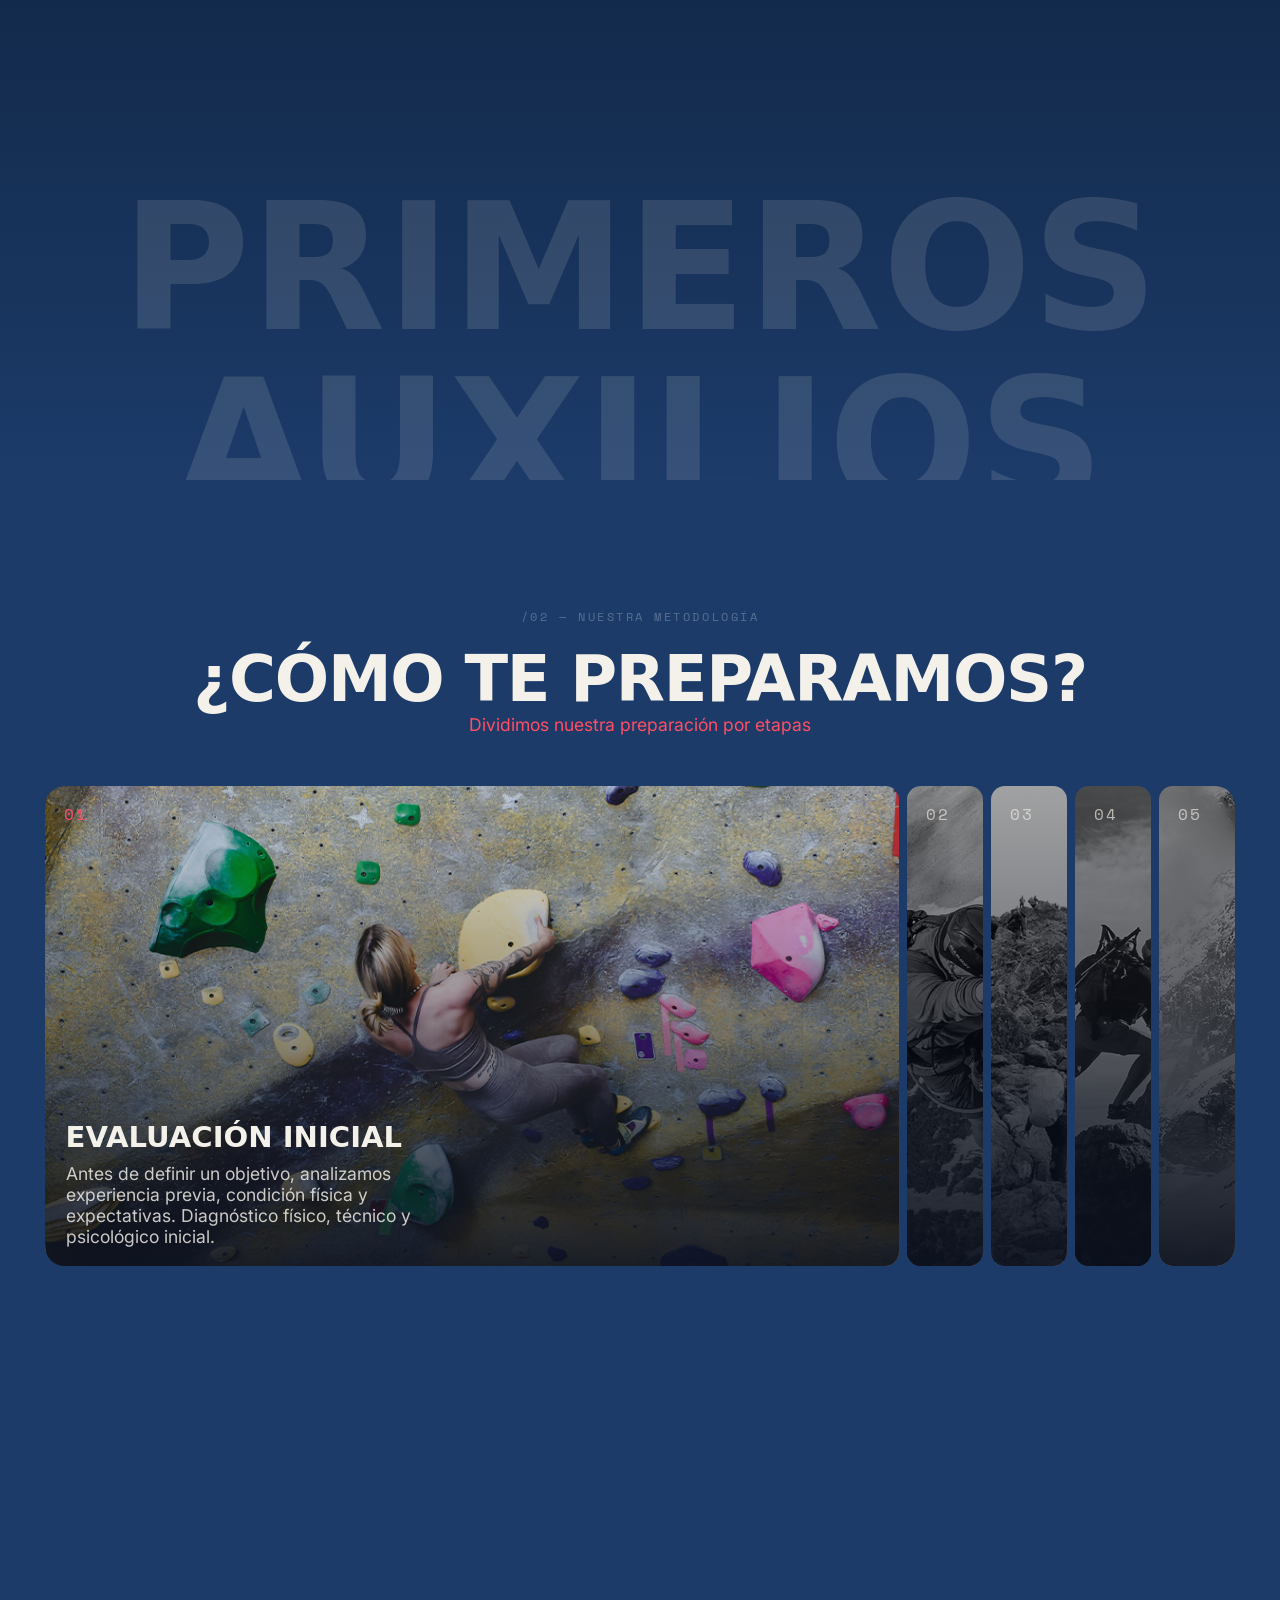
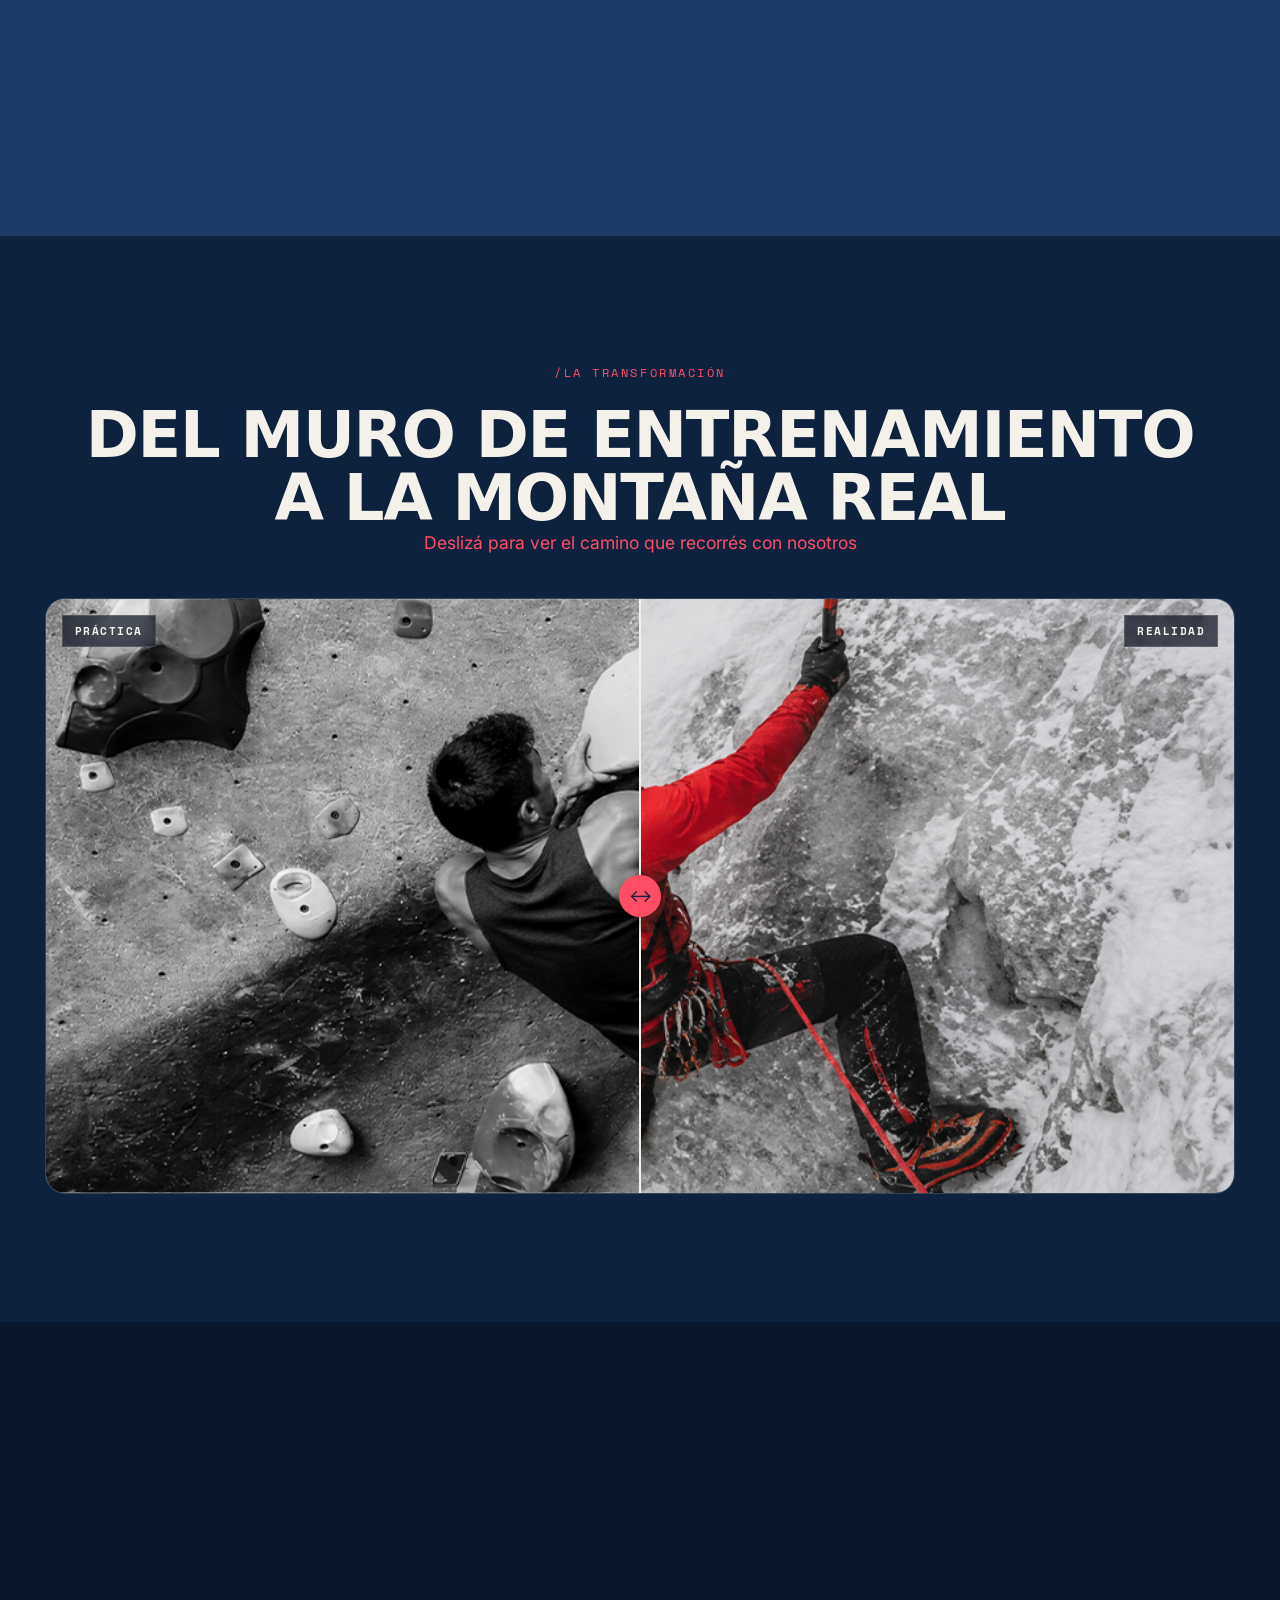
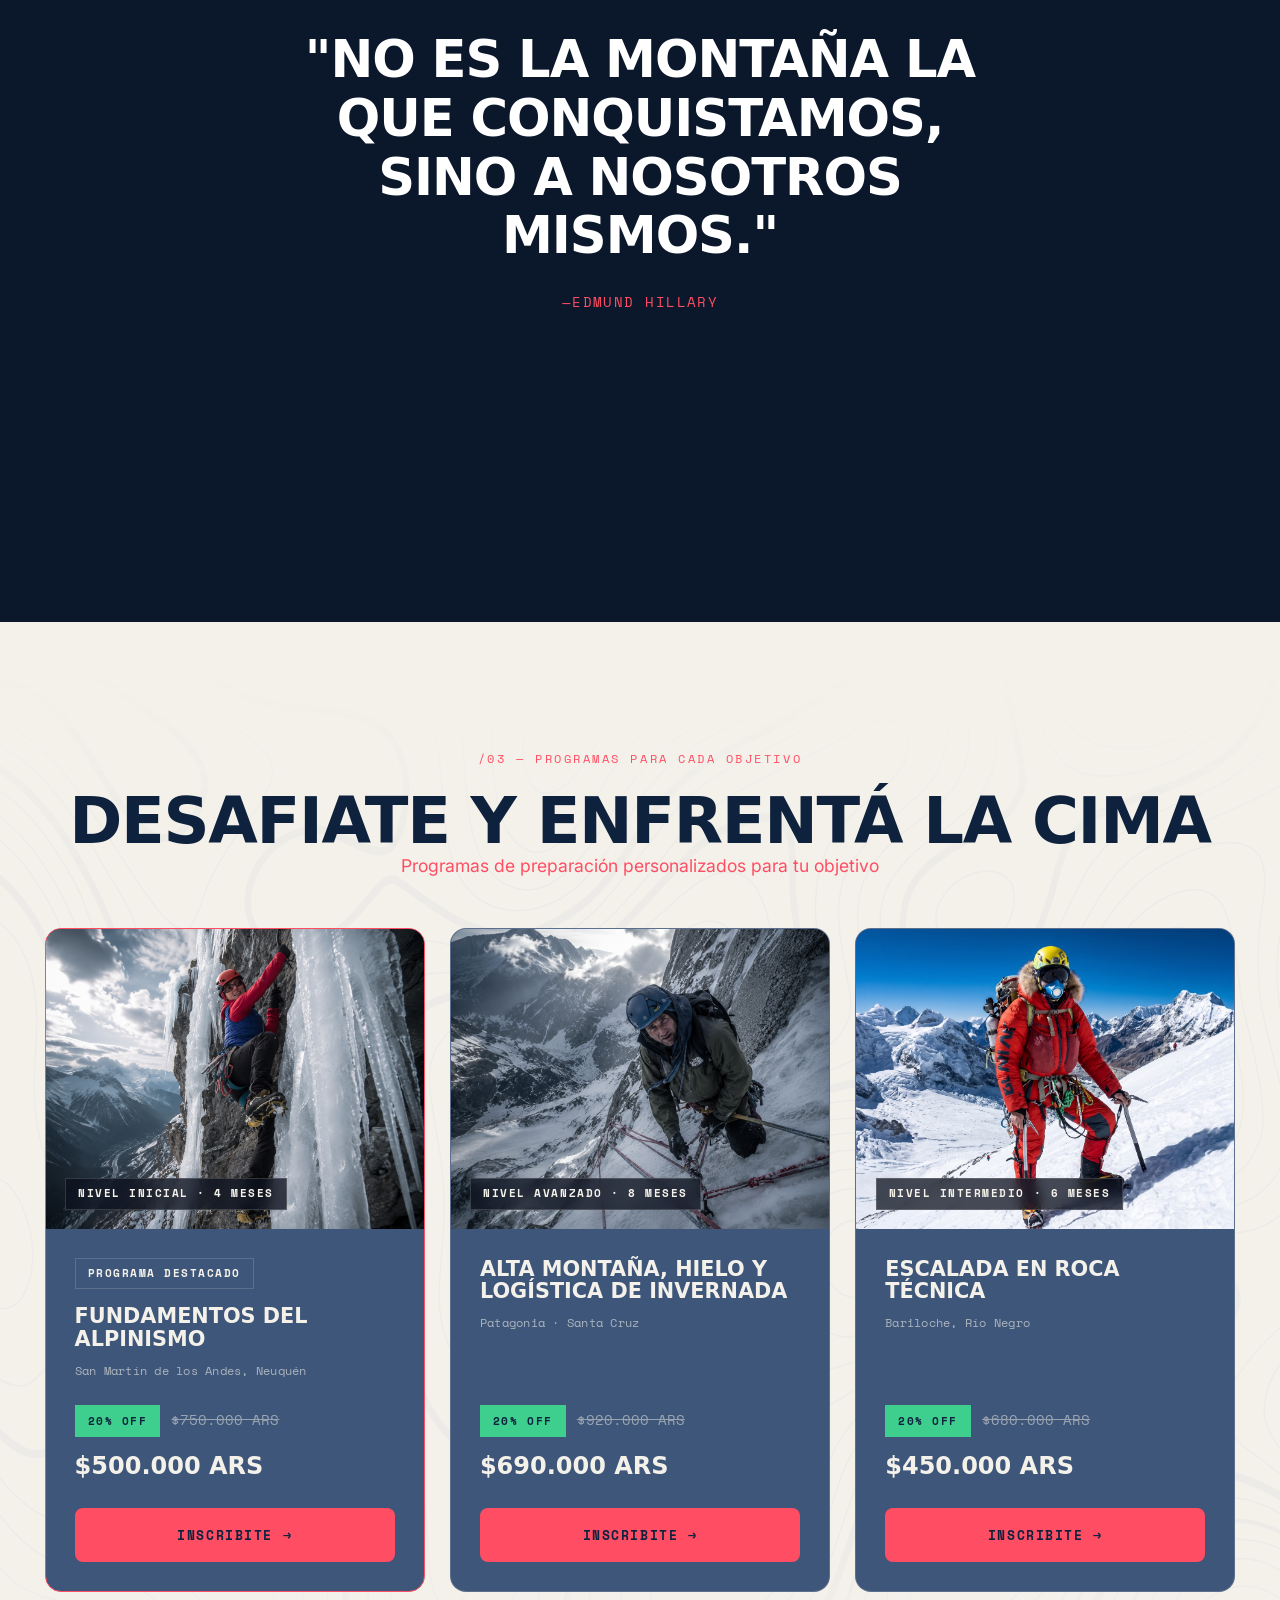
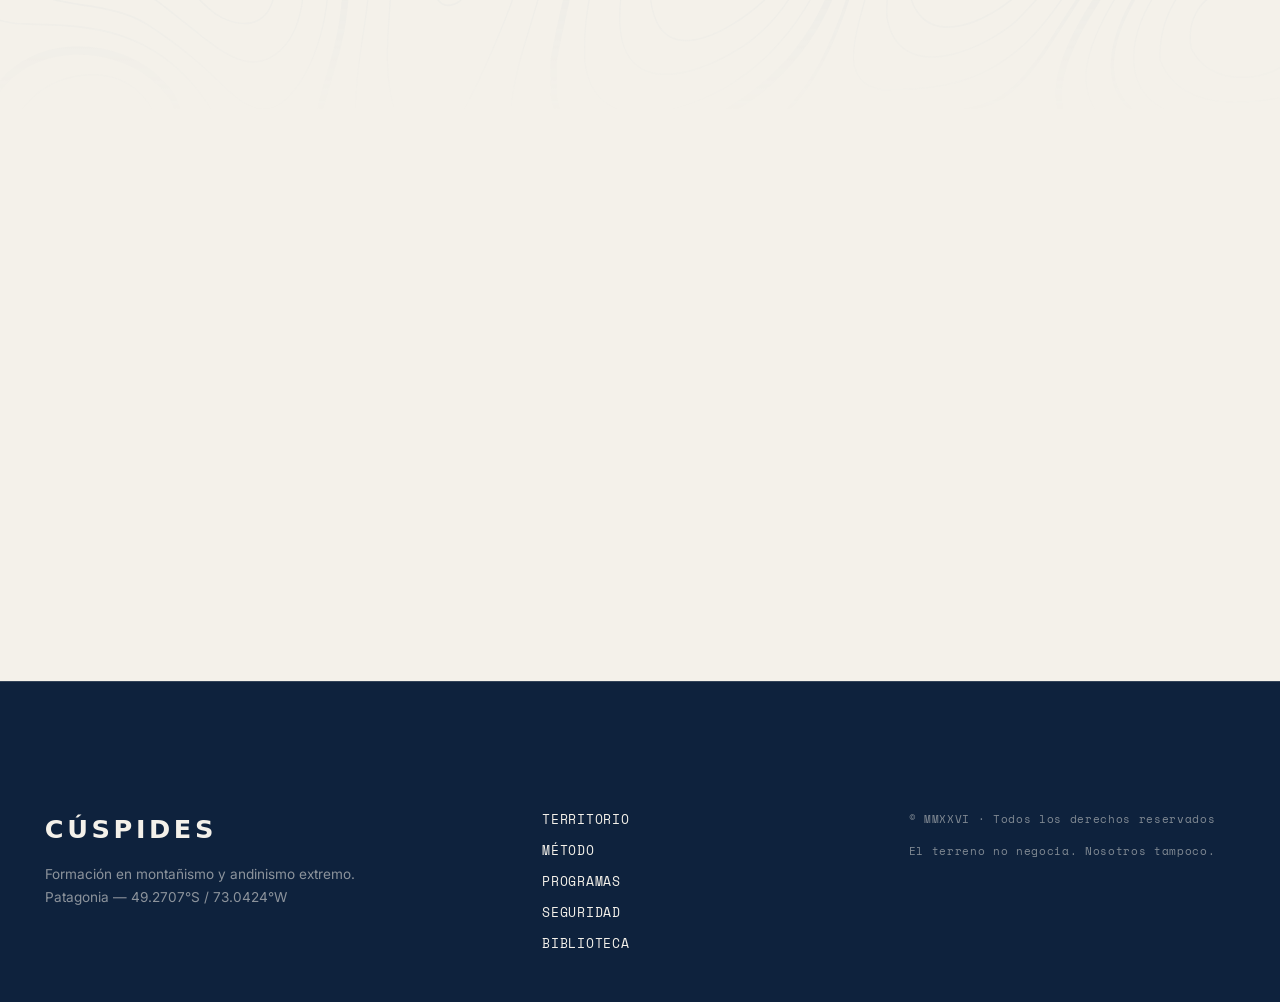
==== commit 8d96916f: "Actualizar sitio: ajustes de estilos, script y nuevas imagenes Co-Authored-By: Claude Sonnet 5 <nore" ====
--- a/index.html
+++ b/index.html
@@ -30,6 +30,9 @@
   <!-- Barra de progreso de scroll (acento técnico) -->
   <div class="scroll-progress" id="scroll-progress" aria-hidden="true"></div>
 
+  <!-- Puntero de mouse personalizado (círculo azul) -->
+  <div class="cursor-dot" id="cursor-dot" aria-hidden="true"></div>
+
   <!-- =========================================================== -->
   <!-- HEADER / NAVEGACIÓN GLOBAL                                   -->
   <!-- =========================================================== -->
@@ -69,14 +72,23 @@
     <!-- ///////////////// SECCIÓN 1 · HERO ///////////////// -->
     <section class="hero" id="hero">
       <div class="hero__media" aria-hidden="true">
-        <img class="hero__img" src="assets/img/hero.gradient.png" alt="Escalador ascendiendo una pared de hielo en la Patagonia" />
-      </div>
-
-      <!-- Capa HUD: coordenadas, retícula, mira -->
-      <div class="hero__hud" aria-hidden="true">
-        <span class="hud-item hud-item--tl">VOLCÁN DOMUYO<br />ALTURA: 4709M S.N.M.</span>
-        <span class="hud-item hud-item--tr">49.2707° S<br />73.0424° W</span>
-        <span class="hud-crosshair"></span>
+        <img class="hero__img" src="assets/img/heroo.png" alt="Escalador ascendiendo una pared de hielo en la Patagonia" />
+      </div>
+
+      <!-- Nieve cayendo (decorativa) -->
+      <div class="hero__snow" aria-hidden="true">
+        <span class="snowflake"></span>
+        <span class="snowflake"></span>
+        <span class="snowflake"></span>
+        <span class="snowflake"></span>
+        <span class="snowflake"></span>
+        <span class="snowflake"></span>
+        <span class="snowflake"></span>
+        <span class="snowflake"></span>
+        <span class="snowflake"></span>
+        <span class="snowflake"></span>
+        <span class="snowflake"></span>
+        <span class="snowflake"></span>
       </div>
 
       <div class="hero__content container">
@@ -96,18 +108,34 @@
 
     </section>
 
-    <!-- ///////////////// BANNER · MARQUEE EN LOOP ///////////////// -->
-    <section class="giant-banner" aria-hidden="true">
-      <div class="giant-banner__track">
-        <span class="giant-banner__text">Enfrentate a las alturas de la Patagonia.</span>
-        <span class="giant-banner__text">Enfrentate a las alturas de la Patagonia.</span>
+    <!-- ///////////////// BANNER · CARRUSEL DE IMÁGENES EN LOOP ///////////////// -->
+    <section class="logo-marquee" aria-hidden="true">
+      <div class="logo-marquee__track">
+        <img class="logo-marquee__img" src="assets/img/logos-14.png" alt="" />
+        <img class="logo-marquee__img" src="assets/img/logos-15.png" alt="" />
+        <img class="logo-marquee__img" src="assets/img/logos-16.png" alt="" />
+        <img class="logo-marquee__img" src="assets/img/logos-17.png" alt="" />
+        <img class="logo-marquee__img" src="assets/img/logos-18.png" alt="" />
+        <img class="logo-marquee__img" src="assets/img/logos-19.png" alt="" />
+        <img class="logo-marquee__img" src="assets/img/logos-14.png" alt="" />
+        <img class="logo-marquee__img" src="assets/img/logos-15.png" alt="" />
+        <img class="logo-marquee__img" src="assets/img/logos-16.png" alt="" />
+        <img class="logo-marquee__img" src="assets/img/logos-17.png" alt="" />
+        <img class="logo-marquee__img" src="assets/img/logos-18.png" alt="" />
+        <img class="logo-marquee__img" src="assets/img/logos-19.png" alt="" />
+        <img class="logo-marquee__img" src="assets/img/logos-14.png" alt="" />
+        <img class="logo-marquee__img" src="assets/img/logos-15.png" alt="" />
+        <img class="logo-marquee__img" src="assets/img/logos-16.png" alt="" />
+        <img class="logo-marquee__img" src="assets/img/logos-17.png" alt="" />
+        <img class="logo-marquee__img" src="assets/img/logos-18.png" alt="" />
+        <img class="logo-marquee__img" src="assets/img/logos-19.png" alt="" />
       </div>
     </section>
 
     <!-- ///////////////// SECCIÓN 2 · TERRITORIO (CARRUSEL) ///////////////// -->
     <section class="territorio" id="territorio">
       <div class="container territorio__head">
-        <p class="eyebrow eyebrow--light reveal">// 01 — El territorio</p>
+        <p class="eyebrow eyebrow--light reveal">/01 — El territorio</p>
         <h2 class="section-title section-title--light section-title--center reveal">Un territorio que no negocia</h2>
         <p class="territorio__sub reveal">Incertidumbre, distancia y condiciones cambiantes</p>
       </div>
@@ -209,6 +237,12 @@
             formación, entrenamiento y acompañamiento profesional para poder
             progresar de manera segura y consciente.
           </p>
+          <div class="about__facts">
+            <span class="about__fact">Oriundos de Bariloche</span>
+            <span class="about__fact">Fundado en 2016</span>
+            <span class="about__fact">Andinistas profesionales</span>
+            <span class="about__fact">Certificados por la FAA</span>
+          </div>
         </div>
         <figure class="about__media reveal">
           <img src="assets/img/nosotros.png" alt="Los tres fundadores de Cúspides en la montaña" />
@@ -233,67 +267,90 @@
       </div>
     </section>
 
-    <!-- ///////////////// SECCIÓN 6 · ¿CÓMO TE PREPARAMOS? (STEPPER) ///////////////// -->
+    <!-- ///////////////// SECCIÓN 6 · ¿CÓMO TE PREPARAMOS? (ACCORDION SLIDER) ///////////////// -->
     <section class="method" id="metodo">
       <div class="container">
         <div class="method__scroll" id="method-scroll">
           <div class="method__sticky">
-            <p class="eyebrow reveal">// 02 — Nuestra metodología</p>
+            <p class="eyebrow reveal">/02 — Nuestra metodología</p>
             <h2 class="section-title section-title--light section-title--center reveal">¿Cómo te preparamos?</h2>
             <p class="method__sub reveal">Dividimos nuestra preparación por etapas</p>
 
-            <div class="method__card reveal">
-              <div class="stepper" role="tablist" aria-label="Etapas de preparación">
-                <button class="stepper__step is-active" type="button" data-step="1" role="tab" aria-selected="true">1</button>
-                <button class="stepper__step" type="button" data-step="2" role="tab" aria-selected="false">2</button>
-                <button class="stepper__step" type="button" data-step="3" role="tab" aria-selected="false">3</button>
-                <button class="stepper__step" type="button" data-step="4" role="tab" aria-selected="false">4</button>
-                <button class="stepper__step" type="button" data-step="5" role="tab" aria-selected="false">5</button>
-              </div>
-
-              <div class="method__panels">
-                <div class="method__panel is-active" data-panel="1" role="tabpanel">
-                  <div class="method__panel-text">
-                    <h3>Evaluación inicial</h3>
-                    <p>Antes de definir un objetivo, analizamos experiencia previa, condición física y expectativas. Diagnóstico físico, técnico y psicológico inicial.</p>
-                  </div>
-                  <div class="method__panel-media"><img src="assets/img/preparacion.png" alt="Evaluación física en muro de escalada" /></div>
-                </div>
-                <div class="method__panel" data-panel="2" role="tabpanel" hidden>
-                  <div class="method__panel-text">
-                    <h3>Preparación física</h3>
-                    <p>Acondicionamiento específico para carga, altura y frío sostenido. El cuerpo como herramienta.</p>
-                  </div>
-                  <div class="method__panel-media"><img src="assets/img/etapa2.png" alt="Entrenamiento con carga" /></div>
-                </div>
-                <div class="method__panel" data-panel="3" role="tabpanel" hidden>
-                  <div class="method__panel-text">
-                    <h3>Formación técnica</h3>
-                    <p>Cuerdas, anclajes, progresión en hielo y roca, navegación. El criterio antes que el reflejo.</p>
-                  </div>
-                  <div class="method__panel-media"><img src="assets/img/etapa4.png" alt="Maniobras de cuerda" /></div>
-                </div>
-                <div class="method__panel" data-panel="4" role="tabpanel" hidden>
-                  <div class="method__panel-text">
-                    <h3>Prácticas</h3>
-                    <p>Terreno real, condiciones reales. Errores controlados donde el margen todavía existe.</p>
-                  </div>
-                  <div class="method__panel-media"><img src="assets/img/etapa3.png" alt="Práctica en terreno real" /></div>
-                </div>
-                <div class="method__panel" data-panel="5" role="tabpanel" hidden>
-                  <div class="method__panel-text">
-                    <h3>Expedición</h3>
-                    <p>El ascenso deja de ser meta y pasa a ser consecuencia de todo lo anterior.</p>
-                  </div>
-                  <div class="method__panel-media"><img src="assets/img/etapa5.png" alt="Cumbre de expedición" /></div>
-                </div>
-              </div>
-            </div>
-          </div>
-        </div>
-      </div>
-    </section>
-
+            <div class="accordion reveal" role="tablist" aria-label="Etapas de preparación">
+              <button class="accordion__item is-active" type="button" data-step="1" role="tab" aria-selected="true">
+                <img class="accordion__img" src="assets/img/preparacion.png" alt="Evaluación física en muro de escalada" />
+                <span class="accordion__overlay" aria-hidden="true"></span>
+                <span class="accordion__num">01</span>
+                <span class="accordion__content">
+                  <span class="accordion__title">Evaluación inicial</span>
+                  <span class="accordion__desc">Antes de definir un objetivo, analizamos experiencia previa, condición física y expectativas. Diagnóstico físico, técnico y psicológico inicial.</span>
+                </span>
+              </button>
+
+              <button class="accordion__item" type="button" data-step="2" role="tab" aria-selected="false">
+                <img class="accordion__img" src="assets/img/etapa2.png" alt="Entrenamiento con carga" />
+                <span class="accordion__overlay" aria-hidden="true"></span>
+                <span class="accordion__num">02</span>
+                <span class="accordion__content">
+                  <span class="accordion__title">Preparación física</span>
+                  <span class="accordion__desc">Acondicionamiento específico para carga, altura y frío sostenido. El cuerpo como herramienta.</span>
+                </span>
+              </button>
+
+              <button class="accordion__item" type="button" data-step="3" role="tab" aria-selected="false">
+                <img class="accordion__img" src="assets/img/etapa4.png" alt="Maniobras de cuerda" />
+                <span class="accordion__overlay" aria-hidden="true"></span>
+                <span class="accordion__num">03</span>
+                <span class="accordion__content">
+                  <span class="accordion__title">Formación técnica</span>
+                  <span class="accordion__desc">Cuerdas, anclajes, progresión en hielo y roca, navegación. El criterio antes que el reflejo.</span>
+                </span>
+              </button>
+
+              <button class="accordion__item" type="button" data-step="4" role="tab" aria-selected="false">
+                <img class="accordion__img" src="assets/img/etapa3.png" alt="Práctica en terreno real" />
+                <span class="accordion__overlay" aria-hidden="true"></span>
+                <span class="accordion__num">04</span>
+                <span class="accordion__content">
+                  <span class="accordion__title">Prácticas</span>
+                  <span class="accordion__desc">Terreno real, condiciones reales. Errores controlados donde el margen todavía existe.</span>
+                </span>
+              </button>
+
+              <button class="accordion__item" type="button" data-step="5" role="tab" aria-selected="false">
+                <img class="accordion__img" src="assets/img/etapa5.png" alt="Cumbre de expedición" />
+                <span class="accordion__overlay" aria-hidden="true"></span>
+                <span class="accordion__num">05</span>
+                <span class="accordion__content">
+                  <span class="accordion__title">Expedición</span>
+                  <span class="accordion__desc">El ascenso deja de ser meta y pasa a ser consecuencia de todo lo anterior.</span>
+                </span>
+              </button>
+            </div>
+          </div>
+        </div>
+      </div>
+    </section>
+
+    <!-- ///////////////// SECCIÓN 6b · ANTES Y DESPUÉS (SLIDER COMPARATIVO) ///////////////// -->
+    <section class="compare" id="comparacion">
+      <div class="container">
+        <p class="eyebrow eyebrow--light reveal">/La transformación</p>
+        <h2 class="section-title section-title--light section-title--center reveal">Del muro de entrenamiento a la montaña real</h2>
+        <p class="compare__sub reveal">Deslizá para ver el camino que recorrés con nosotros</p>
+
+        <div class="compare-slider reveal" id="compare-slider">
+          <img class="compare-slider__img compare-slider__img--before" src="assets/img/antes.png" alt="Entrenamiento en el muro de escalada" />
+          <img class="compare-slider__img compare-slider__img--after" src="assets/img/despue.png" alt="Ascenso real en la montaña" />
+          <span class="badge compare-slider__tag compare-slider__tag--before">PRÁCTICA</span>
+          <span class="badge compare-slider__tag compare-slider__tag--after">REALIDAD</span>
+          <div class="compare-slider__divider" aria-hidden="true">
+            <span class="compare-slider__handle">↔</span>
+          </div>
+          <input type="range" min="0" max="100" value="50" class="compare-slider__range" id="compare-range" aria-label="Deslizá para comparar el antes y el después de la preparación" />
+        </div>
+      </div>
+    </section>
 
     <!-- ///////////////// SECCIÓN 7 · CITA ///////////////// -->
     <section class="quote" id="cita">
@@ -310,8 +367,8 @@
     <section class="programs" id="programas">
       <div class="container">
         <div class="programs__head">
-          <p class="eyebrow eyebrow--light reveal">// 03 — Objetivos, no paquetes</p>
-          <h2 class="section-title section-title--center reveal">Desafiá tus límites y enfrentá la cima</h2>
+          <p class="eyebrow eyebrow--light reveal">/03 — Programas para cada objetivo</p>
+          <h2 class="section-title section-title--center reveal">Desafiate y enfrentá la cima</h2>
           <p class="programs__sub reveal">Programas de preparación personalizados para tu objetivo</p>
         </div>
 
@@ -374,7 +431,7 @@
     <!-- ///////////////// SECCIÓN 9 · RESEÑAS ///////////////// -->
     <section class="reviews" id="resenas">
       <div class="container reviews__grid">
-        <h2 class="section-title section-title--light reviews__heading reveal">Quienes ya se animaron</h2>
+        <h2 class="section-title section-title--light reviews__heading reveal">Leelo de Quienes ya se animaron</h2>
 
         <div class="reviews__track">
           <article class="review-card reveal">
--- a/styles.css
+++ b/styles.css
@@ -9,16 +9,16 @@
 /* -------------------------------------------------------------------------- */
 :root {
   /* Paleta */
-  --ink:        #243751;   /* Fondo principal oscuro (azul noche profundo) */
+  --ink:        #0e223d;   /* Fondo principal oscuro (azul noche profundo) */
   --ink-2:      #3e5679;   /* Panel elevado sobre oscuro */
-  --ink-3:      #3e5679;
+  --ink-3:      #1c3b69;
   --bone:       #F4F1EA;   /* Fondo claro (papel técnico) */
   --bone-2:     #e7e2d5;   /* Papel sombreado */
-  --cobalt:     #9fadc2;   /* Azul cobalto eléctrico (impacto en claro) */
-  --cobalt-hi:  #3e5679;
+  --cobalt:     #586f92;   /* Azul cobalto eléctrico (impacto en claro) */
+  --cobalt-hi:  #23467a;
   --white:      #ffffff;
   --danger:     #ff4e64;   /* Acento hiper-saturado (CTA, badges, peligro) */
-  --slate:      #3e5679;   /* Azul-gris intermedio para franjas decorativas */
+  --slate:      #1b3761;   /* Azul-gris intermedio para franjas decorativas */
   --success:    #3ecf8e;   /* Verde de descuento / disponibilidad */
 
   /* Líneas de retícula */
@@ -34,7 +34,7 @@
 
   /* Métrica */
   --maxw: 1360px;
-  --pad:  clamp(1.25rem, 5vw, 5rem);
+  --pad:  clamp(1rem, 3.5vw, 3rem);
   --sect: clamp(4.5rem, 10vw, 9rem);
   --ease: cubic-bezier(0.16, 1, 0.3, 1);
   --radius-btn:  8px;
@@ -100,6 +100,26 @@
   background: var(--danger);
   z-index: 200;
   transition: width 0.08s linear;
+}
+
+/* Puntero de mouse personalizado (círculo azul) */
+@media (pointer: fine) {
+  * { cursor: none !important; }
+
+  .cursor-dot {
+    position: fixed;
+    top: 0; left: 0;
+    width: 10px;
+    height: 10px;
+    border-radius: 50%;
+    background: var(--cobalt-hi);
+    z-index: 300;
+    pointer-events: none;
+    opacity: 0;
+    transform: translate3d(-50%, -50%, 0);
+    transition: opacity 0.2s var(--ease), transform 0.06s linear;
+  }
+  .cursor-dot.is-active { opacity: 1; }
 }
 
 /* -------------------------------------------------------------------------- */
@@ -391,7 +411,7 @@
 /* 10. SECCIÓN 1 · HERO                                                       */
 /* -------------------------------------------------------------------------- */
 .hero {
-  --hero-inset: clamp(1.5rem, 9vw, 9rem);
+  --hero-inset: clamp(1.25rem, 6vw, 6rem);
   position: relative;
   min-height: 100vh;
   min-height: 100svh;
@@ -407,7 +427,41 @@
 /* Gradiente para legibilidad del copy */
 .hero::before {
   content: ""; position: absolute; inset: 0; z-index: 1;
-  background: linear-gradient(to top, var(--ink) 8%, rgba(11,17,30,0.4) 45%, rgba(11,17,30,0.15) 100%);
+  background: linear-gradient(to top, var(--ink) 1%, rgba(21, 24, 32, 0.4) 45%, rgba(103, 106, 112, 0.15) 100%);
+}
+
+/* Nieve cayendo */
+.hero__snow { position: absolute; inset: 0; z-index: 1; overflow: hidden; pointer-events: none; }
+.snowflake {
+  position: absolute;
+  top: -4%;
+  left: var(--x);
+  width: var(--size);
+  height: var(--size);
+  border-radius: 50%;
+  background: var(--bone);
+  opacity: var(--o);
+  box-shadow: 0 0 3px 1px rgba(11, 17, 30, 0.55);
+  animation: snowfall var(--dur) linear infinite;
+  animation-delay: var(--delay);
+}
+.snowflake:nth-child(1)  { --x: 6%;  --size: 4px; --o: 0.55; --dur: 13s; --delay: -1s; }
+.snowflake:nth-child(2)  { --x: 16%; --size: 3px; --o: 0.7;  --dur: 16s; --delay: -6s; }
+.snowflake:nth-child(3)  { --x: 24%; --size: 5px; --o: 0.5;  --dur: 11s; --delay: -3s; }
+.snowflake:nth-child(4)  { --x: 33%; --size: 3px; --o: 0.8;  --dur: 15s; --delay: -9s; }
+.snowflake:nth-child(5)  { --x: 41%; --size: 4px; --o: 0.6;  --dur: 12s; --delay: -5s; }
+.snowflake:nth-child(6)  { --x: 50%; --size: 3px; --o: 0.75; --dur: 17s; --delay: -2s; }
+.snowflake:nth-child(7)  { --x: 59%; --size: 5px; --o: 0.5;  --dur: 14s; --delay: -8s; }
+.snowflake:nth-child(8)  { --x: 67%; --size: 3px; --o: 0.65; --dur: 12.5s; --delay: -4s; }
+.snowflake:nth-child(9)  { --x: 75%; --size: 4px; --o: 0.55; --dur: 16.5s; --delay: -11s; }
+.snowflake:nth-child(10) { --x: 83%; --size: 3px; --o: 0.7;  --dur: 13.5s; --delay: -7s; }
+.snowflake:nth-child(11) { --x: 91%; --size: 5px; --o: 0.5;  --dur: 15.5s; --delay: -10s; }
+.snowflake:nth-child(12) { --x: 97%; --size: 3px; --o: 0.7;  --dur: 11.5s; --delay: -2.5s; }
+
+@keyframes snowfall {
+  0%   { transform: translate(0, 0); }
+  50%  { transform: translate(10px, 55vh); }
+  100% { transform: translate(-8px, 112vh); }
 }
 
 /* Capa HUD */
@@ -443,6 +497,7 @@
   margin-bottom: 2.4rem;
 }
 .hero__cta { display: flex; flex-wrap: wrap; gap: 1rem; }
+.hero__cta .btn--danger { color: var(--white); }
 
 /* -------------------------------------------------------------------------- */
 /* 11. BANNER DECORATIVO "PATAGONIA ARGENTINA" + SECCIÓN 2 · TERRITORIO       */
@@ -474,6 +529,29 @@
   to   { transform: translateX(-50%); }
 }
 
+/* Carrusel de imágenes en loop infinito */
+.logo-marquee {
+  background: rgba(244, 241, 234, 0.753);
+  padding: 1rem 0;
+  overflow: hidden;
+}
+.logo-marquee__track {
+  display: flex;
+  align-items: center;
+  gap: clamp(2rem, 5vw, 4rem);
+  width: max-content;
+  animation: marquee 24s linear infinite;
+  will-change: transform;
+}
+.logo-marquee:hover .logo-marquee__track { animation-play-state: paused; }
+.logo-marquee__img {
+  height: clamp(56px, 8vw, 84px);
+  width: auto;
+  flex-shrink: 0;
+  object-fit: contain;
+  border-radius: 10px;
+}
+
 .territorio {
   position: relative;
   background: var(--ink);
@@ -525,14 +603,14 @@
 /* -------------------------------------------------------------------------- */
 /* 12. SECCIÓN 6 · ¿CÓMO TE PREPARAMOS? (STEPPER)                             */
 /* -------------------------------------------------------------------------- */
-.method { position: relative; background: var(--ink); padding: var(--sect) 0; text-align: center; }
+.method { position: relative; background: var(--ink-3); padding: var(--sect) 0; text-align: center; }
 .method::before {
   content: "";
   position: absolute;
   inset: 0;
   z-index: 0;
   background: url("assets/img/fondo-seccion1.png") center / cover no-repeat fixed;
-  opacity: 0.2;
+  opacity: 0.4;
 }
 .method > .container { position: relative; z-index: 1; }
 .method__sub { color: var(--danger); font-size: clamp(0.95rem, 2vw, 1.1rem); margin-bottom: 3rem; }
@@ -543,13 +621,75 @@
   top: clamp(10rem, 9vh, 6rem);
 }
 
-.method__card {
+/* Accordion slider */
+.accordion {
+  display: flex;
+  flex-direction: column;
+  gap: 0.5rem;
+  height: clamp(480px, 78vh, 560px);
+  border-radius: 20px;
+  overflow: hidden;
   text-align: left;
-  background: var(--ink-2);
-  border: 1px solid var(--hair-light);
-  border-radius: 20px;
-  padding: 2rem clamp(1.2rem, 4vw, 2.8rem) 2.6rem;
-}
+}
+.accordion__item {
+  position: relative;
+  display: block;
+  width: 100%;
+  flex: 1 1 0%;
+  min-height: 64px;
+  overflow: hidden;
+  border-radius: 14px;
+  text-align: left;
+  transition: flex-grow 0.6s var(--ease);
+}
+.accordion__item.is-active { flex-grow: 12; }
+
+.accordion__img {
+  position: absolute; inset: 0;
+  width: 100%; height: 100%;
+  object-fit: cover;
+  filter: grayscale(1) brightness(0.7);
+  transition: filter 0.6s var(--ease);
+}
+.accordion__item.is-active .accordion__img { filter: grayscale(0) brightness(1); }
+.accordion__item:not(.is-active):hover .accordion__img { filter: grayscale(0.5) brightness(0.85); }
+
+.accordion__overlay {
+  position: absolute; inset: 0;
+  background: linear-gradient(to top, rgba(11, 17, 30, 0.92) 0%, rgba(11, 17, 30, 0.4) 55%, rgba(11, 17, 30, 0.1) 100%);
+}
+
+.accordion__num {
+  position: absolute;
+  top: 1rem; left: 1.2rem;
+  z-index: 2;
+  font-family: var(--f-mono);
+  font-size: 0.98rem;
+  letter-spacing: 0.1em;
+  color: var(--bone);
+  opacity: 0.65;
+  transition: color 0.3s, opacity 0.3s;
+}
+.accordion__item.is-active .accordion__num { color: var(--danger); opacity: 1; }
+.accordion__item:not(.is-active):hover .accordion__num { opacity: 1; }
+
+.accordion__content {
+  position: absolute;
+  left: 1.3rem; right: 1.3rem; bottom: 1.2rem;
+  z-index: 2;
+  display: flex;
+  flex-direction: column;
+  gap: 0.5rem;
+  opacity: 0;
+  transform: translateY(14px);
+  transition: opacity 0.4s var(--ease) 0.1s, transform 0.4s var(--ease) 0.1s;
+}
+.accordion__item.is-active .accordion__content { opacity: 1; transform: translateY(0); }
+.accordion__title {
+  font-family: var(--f-display); font-weight: 700; text-transform: uppercase;
+  font-size: 1.5rem; line-height: 1.15; color: var(--bone);
+}
+.accordion__desc { font-size: 1.1rem; color: rgba(244, 241, 234, 0.82); max-width: 34rem; }
 
 .stepper { display: flex; align-items: center; gap: 1.6rem; margin-top: 2rem; margin-bottom: 2.4rem; padding-left: clamp(0.5rem, 2vw, 1.8rem); }
 .stepper__step {
@@ -575,26 +715,99 @@
 .stepper__step:last-child::after { content: none; }
 .stepper__step.is-active { background: var(--danger); border-color: var(--danger); color: var(--ink); }
 
-.method__panels { position: relative; }
-.method__panel {
-  display: none;
-  grid-template-columns: 1fr;
-  gap: 1.6rem;
-  align-items: center;
-}
-.method__panel.is-active { display: grid; animation: panelIn 0.45s var(--ease); }
-@keyframes panelIn {
-  from { opacity: 0; transform: translateY(10px); }
-  to   { opacity: 1; transform: translateY(0); }
-}
-.method__panel-text { padding-left: clamp(0.5rem, 2vw, 1.8rem); }
-.method__panel-text h3 {
-  font-family: var(--f-display); font-weight: 700;
-  font-size: clamp(1.6rem, 3vw, 2.2rem); margin-bottom: 0.8rem;
-}
-.method__panel-text p { font-size: 0.95rem; opacity: 0.82; max-width: 42ch; }
-.method__panel-media { border-radius: 20px; overflow: hidden; min-height: 320px; }
-.method__panel-media img { width: 100%; height: 100%; object-fit: cover; }
+/* -------------------------------------------------------------------------- */
+/* 12b. SECCIÓN 6b · ANTES Y DESPUÉS (SLIDER COMPARATIVO)                     */
+/* -------------------------------------------------------------------------- */
+.compare { position: relative; background: var(--ink); padding: var(--sect) 0; text-align: center; }
+.compare__sub { color: var(--danger); font-size: clamp(0.95rem, 2vw, 1.1rem); margin-bottom: 2.6rem; }
+
+.compare-slider {
+  --pos: 50%;
+  position: relative;
+  width: 100%;
+  aspect-ratio: 1 / 1;
+  border-radius: 20px;
+  overflow: hidden;
+  border: 1px solid var(--hair-light);
+  cursor: ew-resize;
+  touch-action: pan-y;
+}
+.compare-slider__img {
+  position: absolute;
+  inset: 0;
+  width: 100%;
+  height: 100%;
+  object-fit: cover;
+  pointer-events: none;
+  user-select: none;
+}
+.compare-slider__img--before {
+  z-index: 2;
+  filter: grayscale(1) contrast(1.05);
+  clip-path: inset(0 calc(100% - var(--pos)) 0 0);
+}
+.compare-slider__img--after { z-index: 1; }
+
+.compare-slider__divider {
+  position: absolute;
+  top: 0; bottom: 0;
+  left: var(--pos);
+  width: 2px;
+  background: var(--bone);
+  transform: translateX(-50%);
+  pointer-events: none;
+  z-index: 3;
+}
+.compare-slider__handle {
+  position: absolute;
+  top: 50%; left: 50%;
+  transform: translate(-50%, -50%);
+  width: 42px; height: 42px;
+  border-radius: 50%;
+  background: var(--danger);
+  color: var(--ink);
+  display: flex; align-items: center; justify-content: center;
+  font-size: 1.1rem;
+  box-shadow: 0 8px 20px rgba(0, 0, 0, 0.35);
+}
+.compare-slider__tag {
+  position: absolute;
+  top: 1rem;
+  z-index: 2;
+  background: rgba(11, 17, 30, 0.7);
+  backdrop-filter: blur(4px);
+  -webkit-backdrop-filter: blur(4px);
+  color: var(--bone);
+  border-color: var(--hair-light);
+  pointer-events: none;
+}
+.compare-slider__tag--before { left: 1rem; }
+.compare-slider__tag--after { right: 1rem; }
+
+.compare-slider__range {
+  position: absolute;
+  inset: 0;
+  z-index: 3;
+  width: 100%;
+  height: 100%;
+  margin: 0;
+  opacity: 0;
+  cursor: ew-resize;
+  -webkit-appearance: none;
+  appearance: none;
+}
+.compare-slider__range::-webkit-slider-thumb {
+  -webkit-appearance: none;
+  width: 42px;
+  height: 42px;
+  border: none;
+  opacity: 0;
+}
+.compare-slider__range::-moz-range-thumb {
+  width: 42px; height: 42px;
+  border: none;
+  opacity: 0;
+}
 
 /* -------------------------------------------------------------------------- */
 /* 13. SECCIÓN 4 · SOBRE NOSOTROS + SECCIÓN 5 · APORTÁ A LA CAUSA             */
@@ -602,6 +815,17 @@
 .about { background: var(--ink); padding: var(--sect) 0; }
 .about__grid { display: grid; grid-template-columns: 1fr; gap: 2.5rem; align-items: center; }
 .about__copy { font-size: clamp(1rem, 2vw, 1.15rem); opacity: 0.85; max-width: 46ch; }
+.about__facts { display: grid; grid-template-columns: repeat(2, 1fr); gap: 0.8rem; margin-top: 1.8rem; max-width: 46ch; }
+.about__fact {
+  background: var(--ink-2);
+  border: 1px solid var(--hair-light);
+  border-radius: 10px;
+  padding: 0.9rem 1.2rem;
+  text-align: center;
+  font-size: 0.95rem;
+  font-weight: 600;
+  color: var(--bone);
+}
 .about__media { border-radius: 12px; overflow: hidden; min-height: 260px; }
 .about__media img { width: 100%; height: 100%; object-fit: cover; }
 
@@ -685,7 +909,7 @@
   cursor: pointer;
   transition: transform 0.4s var(--ease), border-color 0.3s;
 }
-.plan-card:hover { transform: translateY(-6px); border-color: var(--danger); }
+.plan-card.plan-card:hover { transform: translateY(-6px) scale(1.03); border-color: var(--danger); position: relative; z-index: 2; }
 .plan-card--featured { border-color: var(--danger); }
 .plan-card__media { position: relative; height: 300px; flex-shrink: 0; }
 .plan-card__media img { width: 100%; height: 100%; object-fit: cover; }
@@ -719,21 +943,24 @@
 /* -------------------------------------------------------------------------- */
 /* 14b. SECCIÓN 9 · RESEÑAS                                                   */
 /* -------------------------------------------------------------------------- */
-.reviews { background: var(--ink); padding: var(--sect) 0; }
+.reviews { background: var(--bone); padding: var(--sect) 0; }
 .reviews__grid { display: grid; grid-template-columns: 1fr; gap: 2.5rem; }
-.reviews__heading { max-width: 100%; font-size: clamp(1.8rem, 3.2vw, 2.6rem); }
+.reviews__heading { max-width: 100%; font-size: clamp(1.8rem, 3.2vw, 2.6rem); color: var(--ink); }
 
 .reviews__track { display: grid; grid-template-columns: 1fr; gap: 1.6rem; }
 
 .review-card {
   position: relative;
-  background: var(--ink-2);
+  background: var(--ink-3);
   border: 1px solid var(--hair-light);
   border-radius: var(--radius-card);
   padding: 2.4rem 1.6rem 1.6rem;
   display: flex;
   flex-direction: column;
-}
+  animation: causeFloat 4.5s ease-in-out infinite;
+}
+.review-card:nth-child(2) { animation-delay: 0.4s; }
+.review-card:nth-child(3) { animation-delay: 0.8s; }
 .review-card__quote {
   position: absolute;
   top: -20px; left: 1.6rem;
@@ -748,6 +975,7 @@
 .review-card__title {
   font-family: var(--f-display); font-weight: 700; text-transform: uppercase;
   font-size: 1.05rem; margin-bottom: 0.8rem;
+  color: var(--bone);
 }
 .review-card__text { font-size: 0.9rem; opacity: 0.82; margin-bottom: 1.8rem; }
 .review-card__author { display: flex; align-items: center; gap: 0.7rem; margin-top: auto; }
@@ -767,7 +995,7 @@
 /* -------------------------------------------------------------------------- */
 .stats { background: var(--ink); padding: 3rem 0; }
 .stats__bar {
-  background: var(--ink-2);
+  background: var(--ink-3);
   border: 1px solid var(--hair-light);
   border-radius: 20px;
   display: grid;
@@ -825,6 +1053,9 @@
 /* -------------------------------------------------------------------------- */
 .course-hero {
   position: relative;
+  min-height: 90vh;
+  display: flex;
+  align-items: center;
   padding: clamp(7rem, 16vh, 11rem) 0 var(--sect);
   background: var(--ink);
   border-bottom: 1px solid var(--hair-light);
@@ -1070,7 +1301,6 @@
   .about__text,
   .cause__text,
   .cause__card,
-  .method__panel-text,
   .terr-card,
   .plan-card__body,
   .review-card,
@@ -1084,8 +1314,6 @@
   }
 
   .method__sticky { top: 8rem; }
-  .method__panel-media { min-height: 220px; }
-  .method__panel-text { padding-left: 0; }
 
   /* Vista de detalle del curso */
   .course-hero { text-align: center; }
@@ -1123,7 +1351,12 @@
 
   .reviews__track { grid-template-columns: repeat(3, 1fr); }
 
-  .method__panel { grid-template-columns: 1.1fr 1fr; }
+  .accordion { flex-direction: row; height: 480px; }
+  .accordion__item { min-height: unset; min-width: 76px; }
+  .accordion__title { font-size: 1.82rem; }
+  .accordion__desc { font-size: 1.1rem; max-width: 26rem; }
+
+  .compare-slider { aspect-ratio: 16 / 8; }
 
   .spec__grid { grid-template-columns: repeat(3, 1fr); }
   .gear__cols { grid-template-columns: 1fr 1fr; }
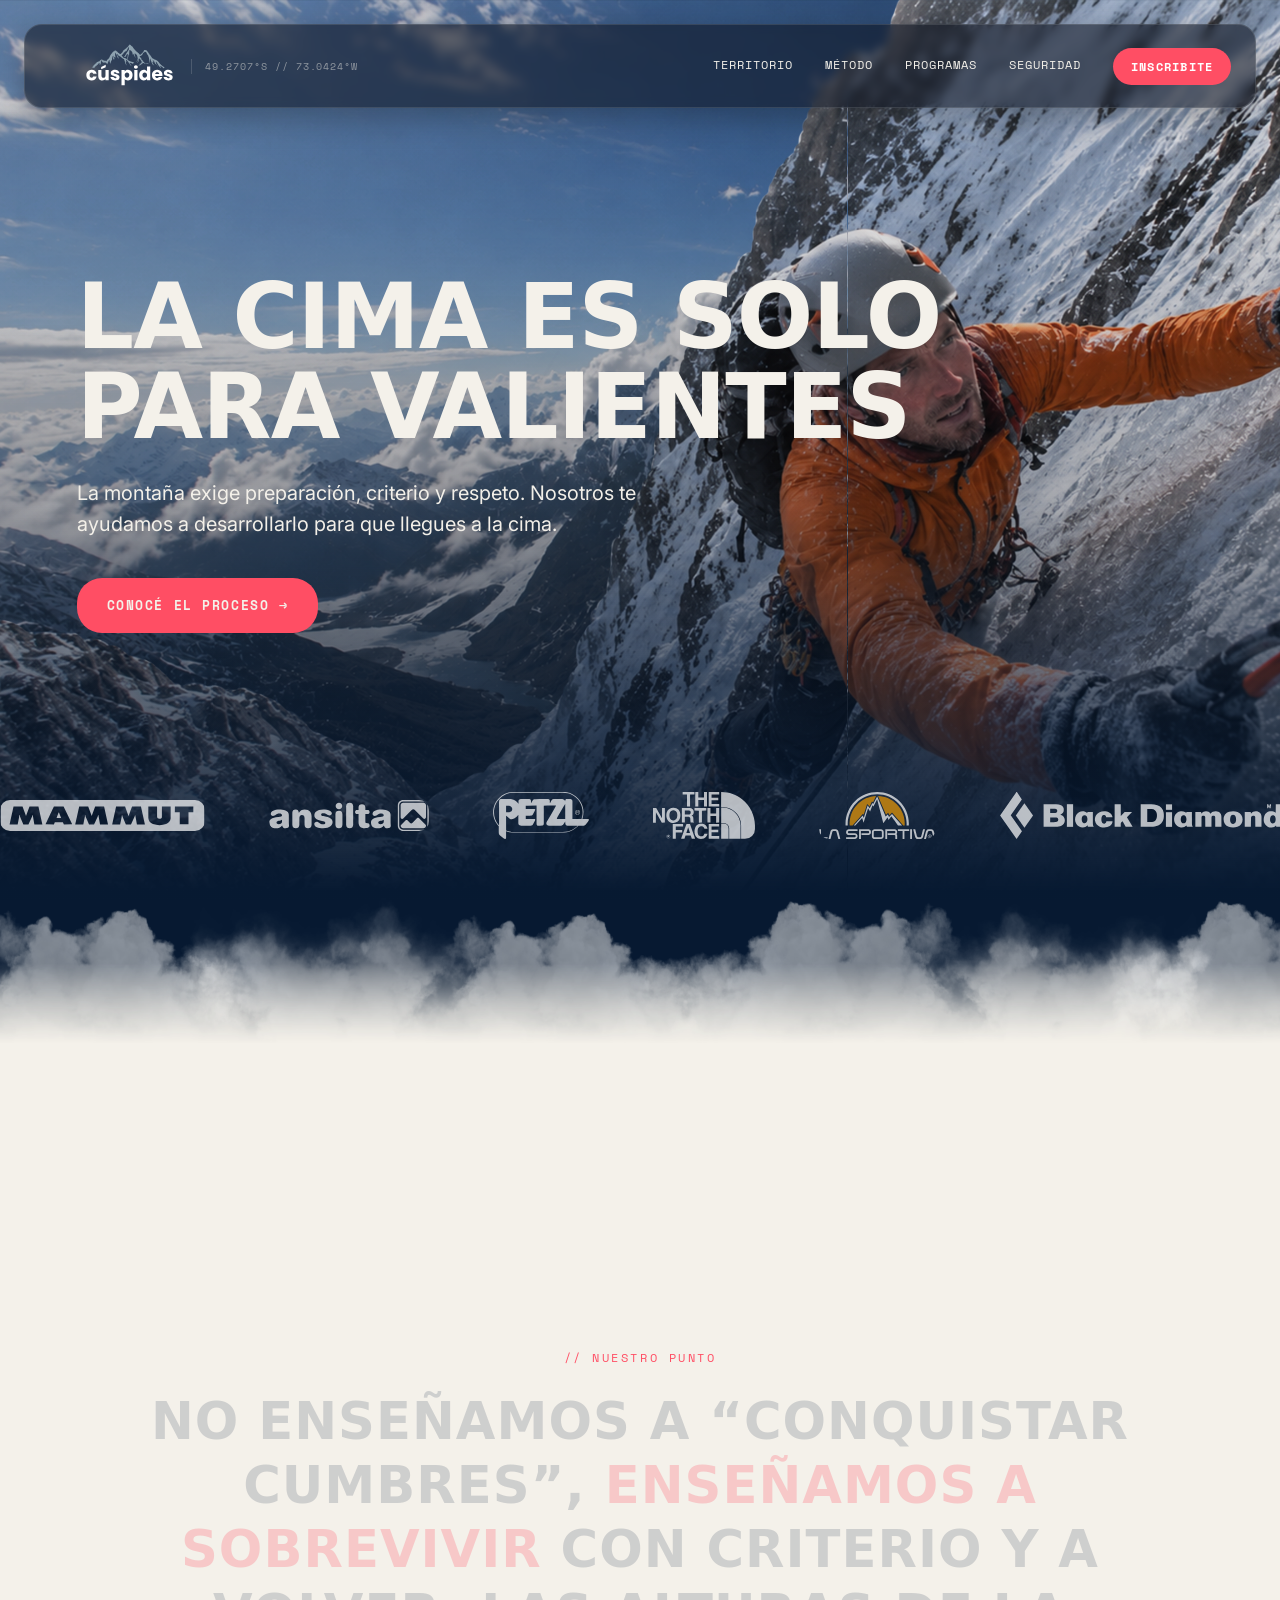
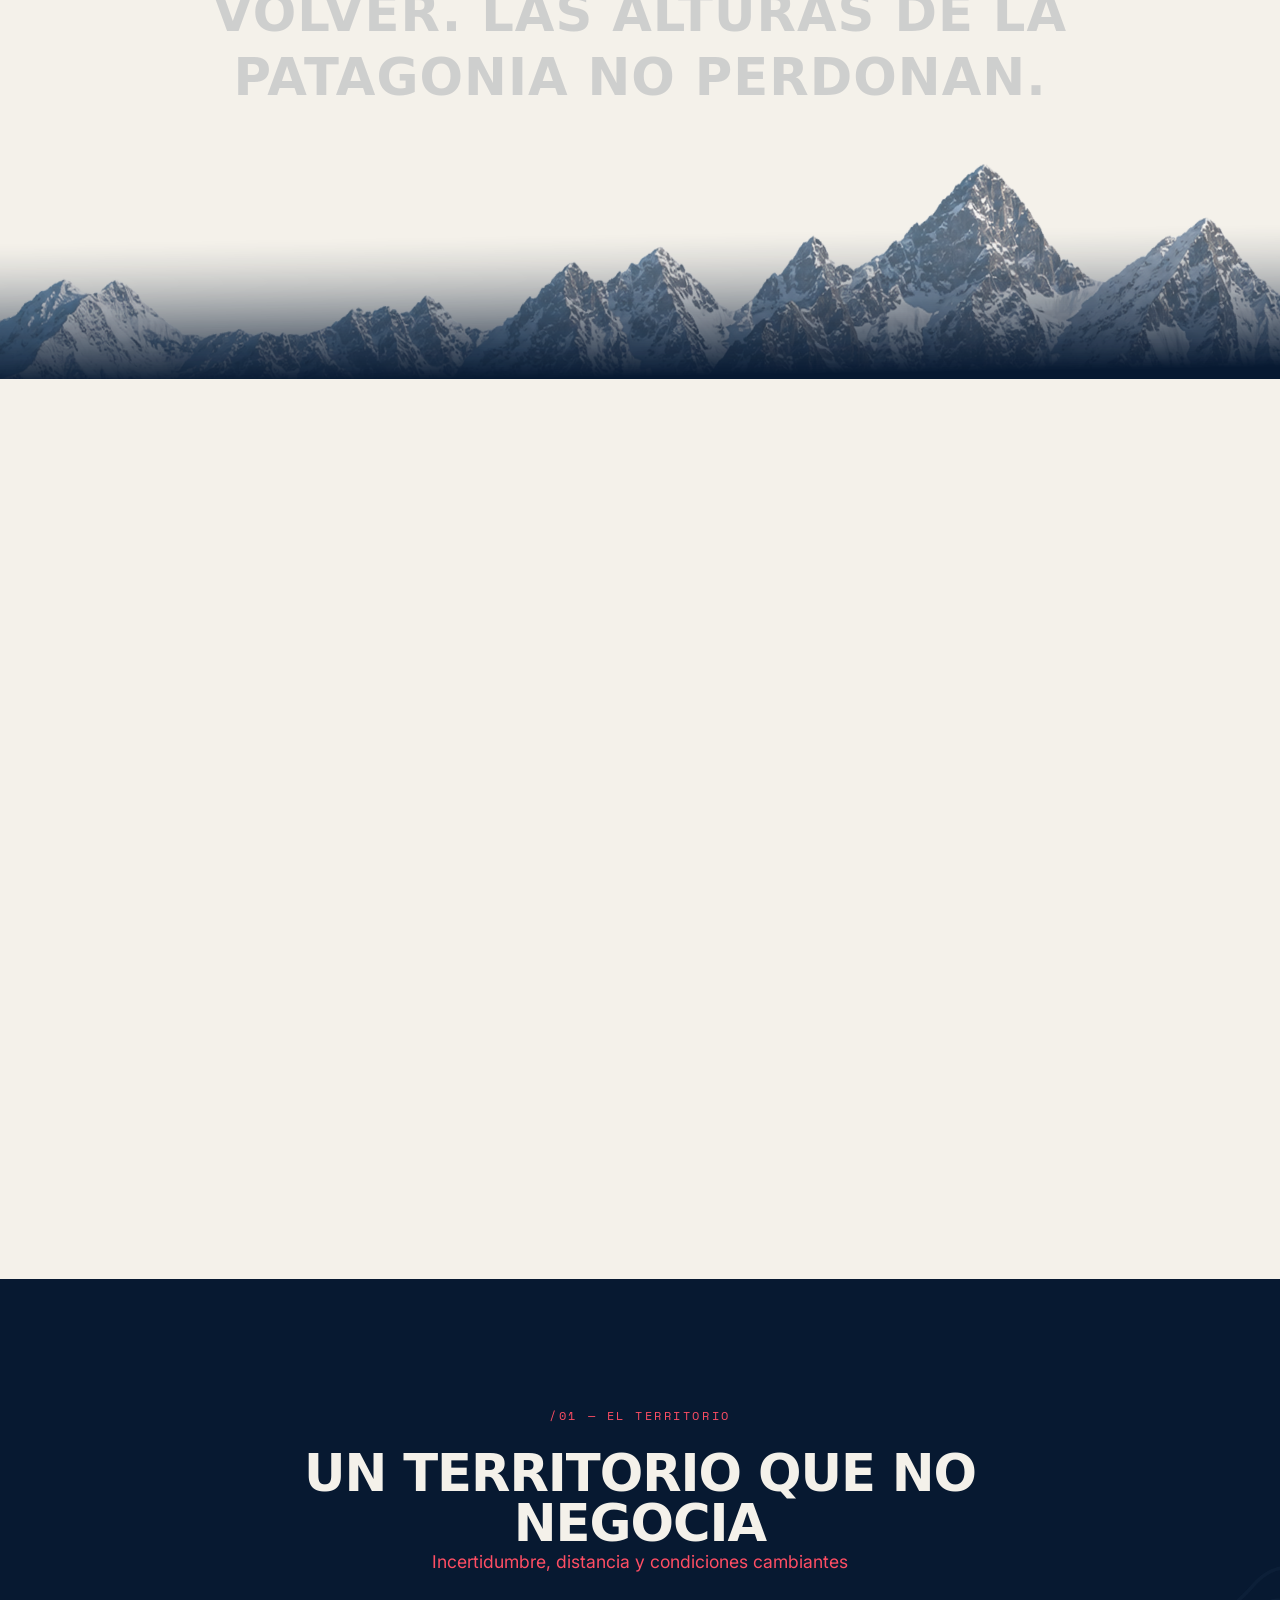
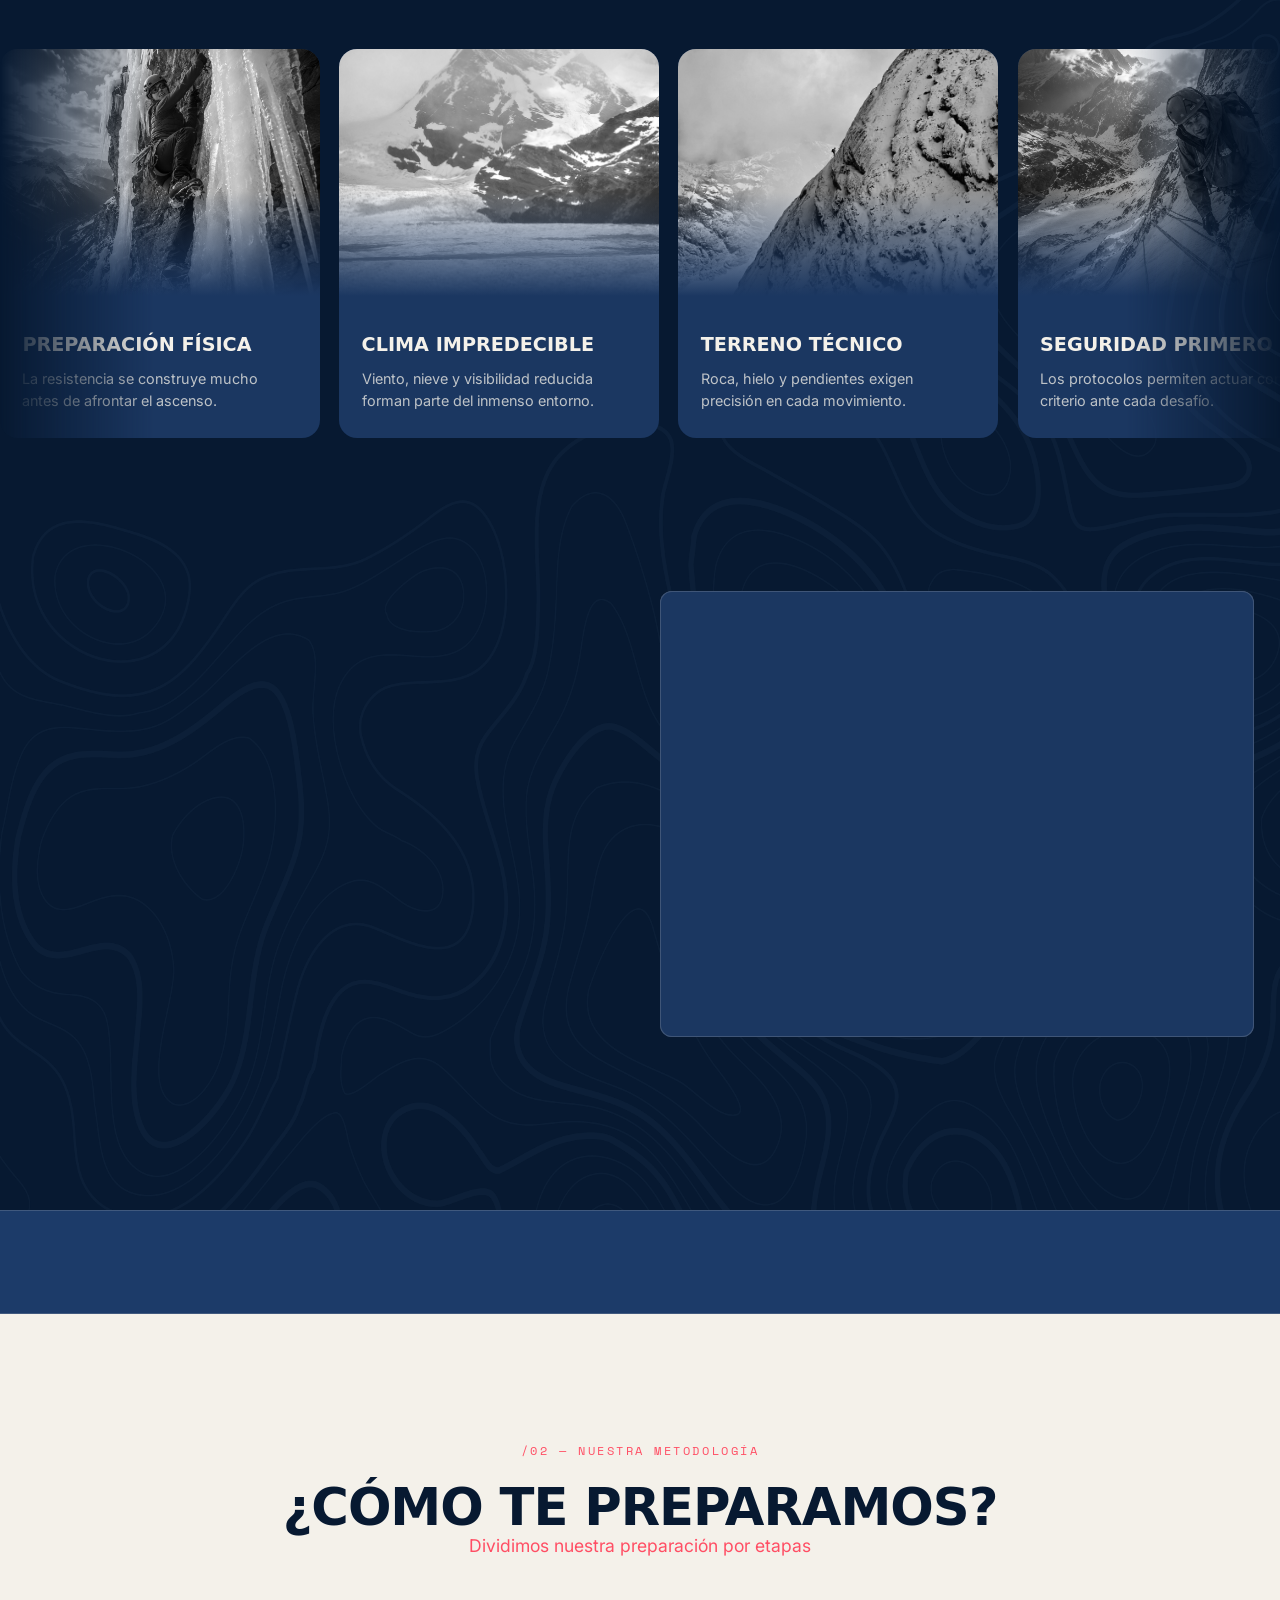
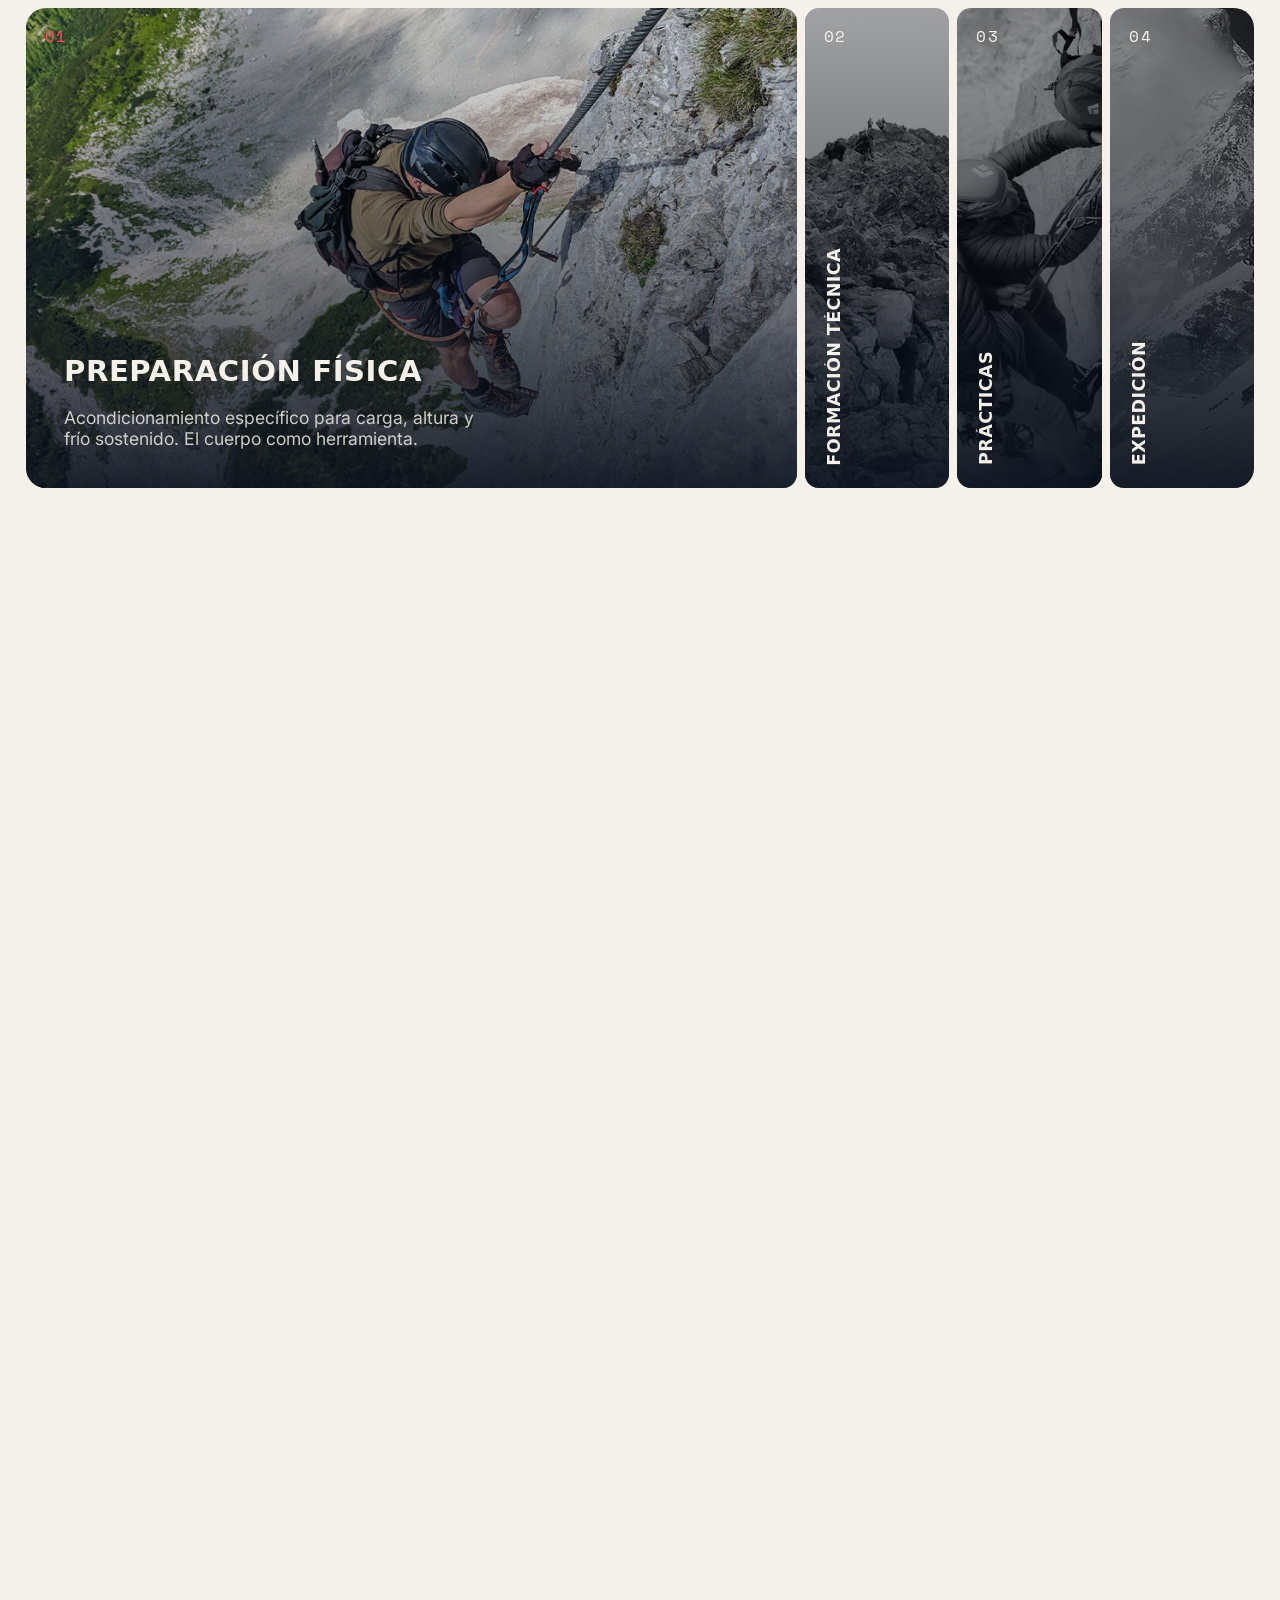
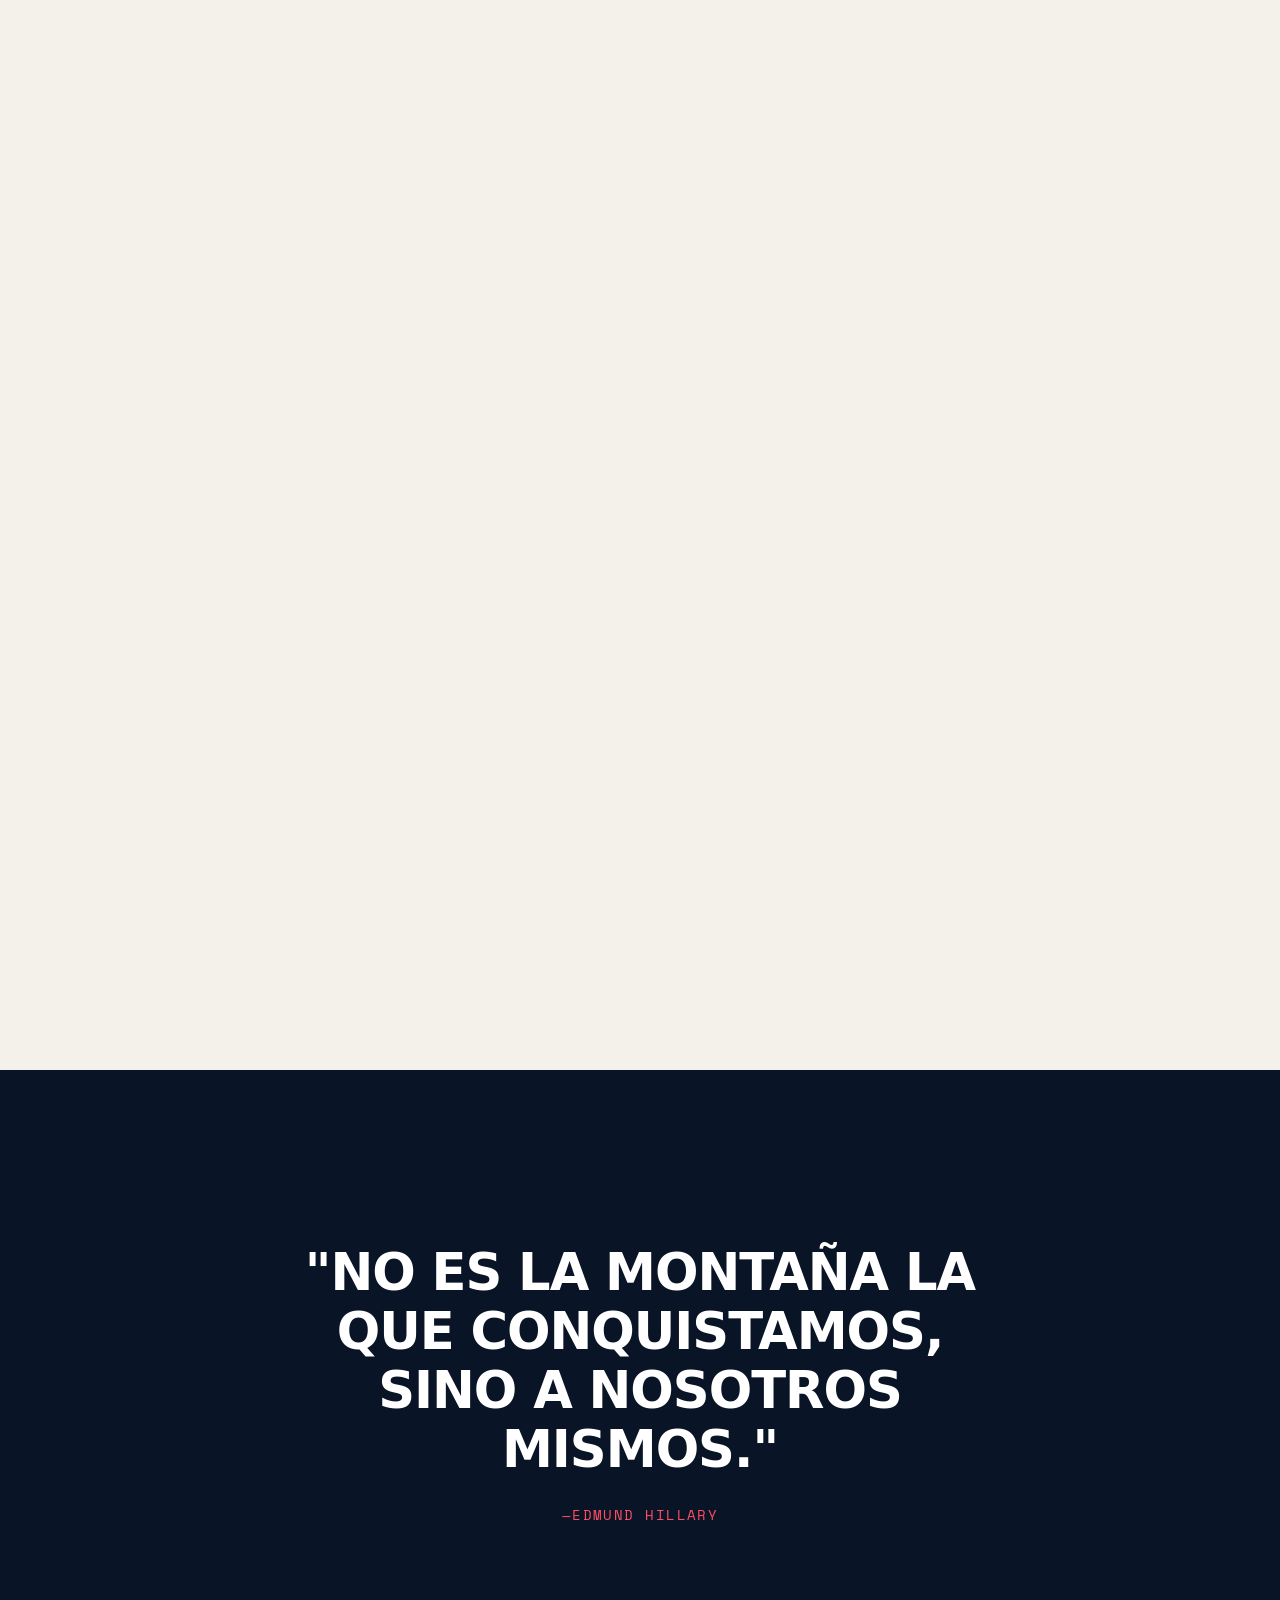
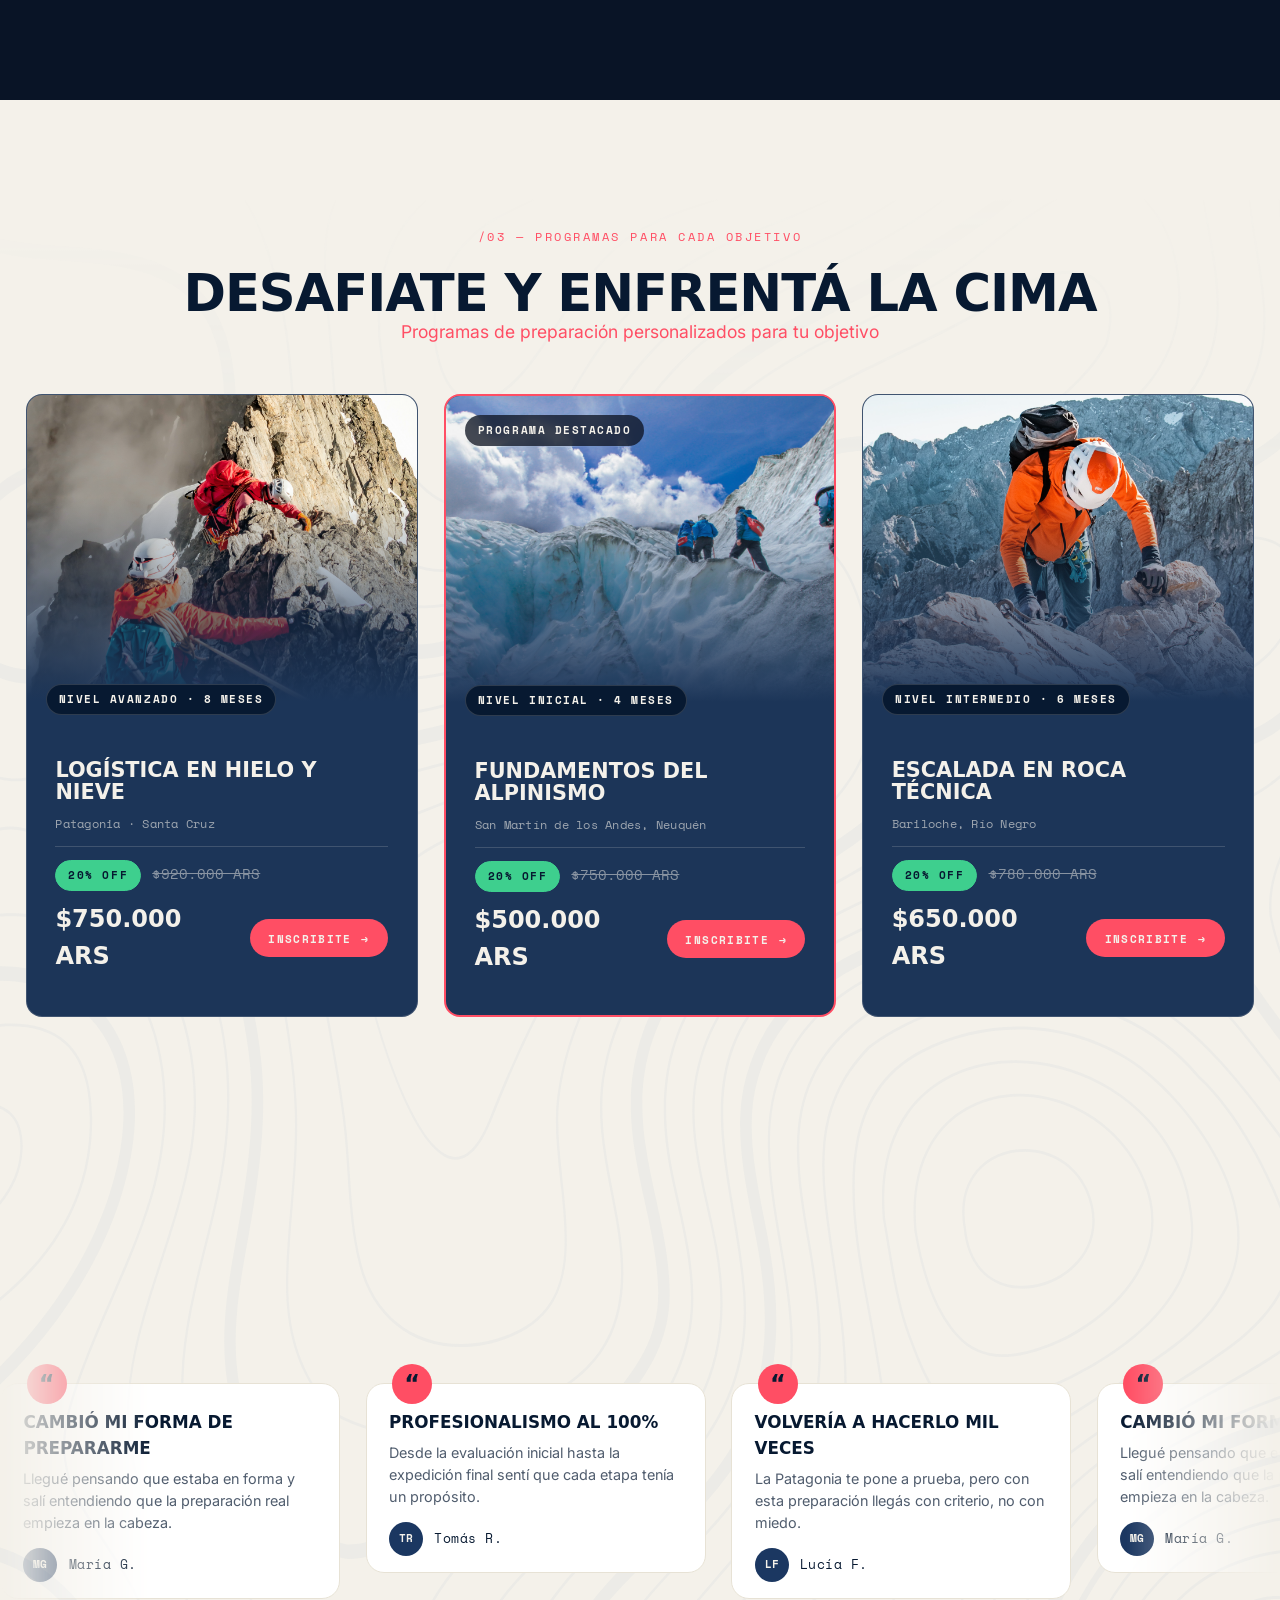
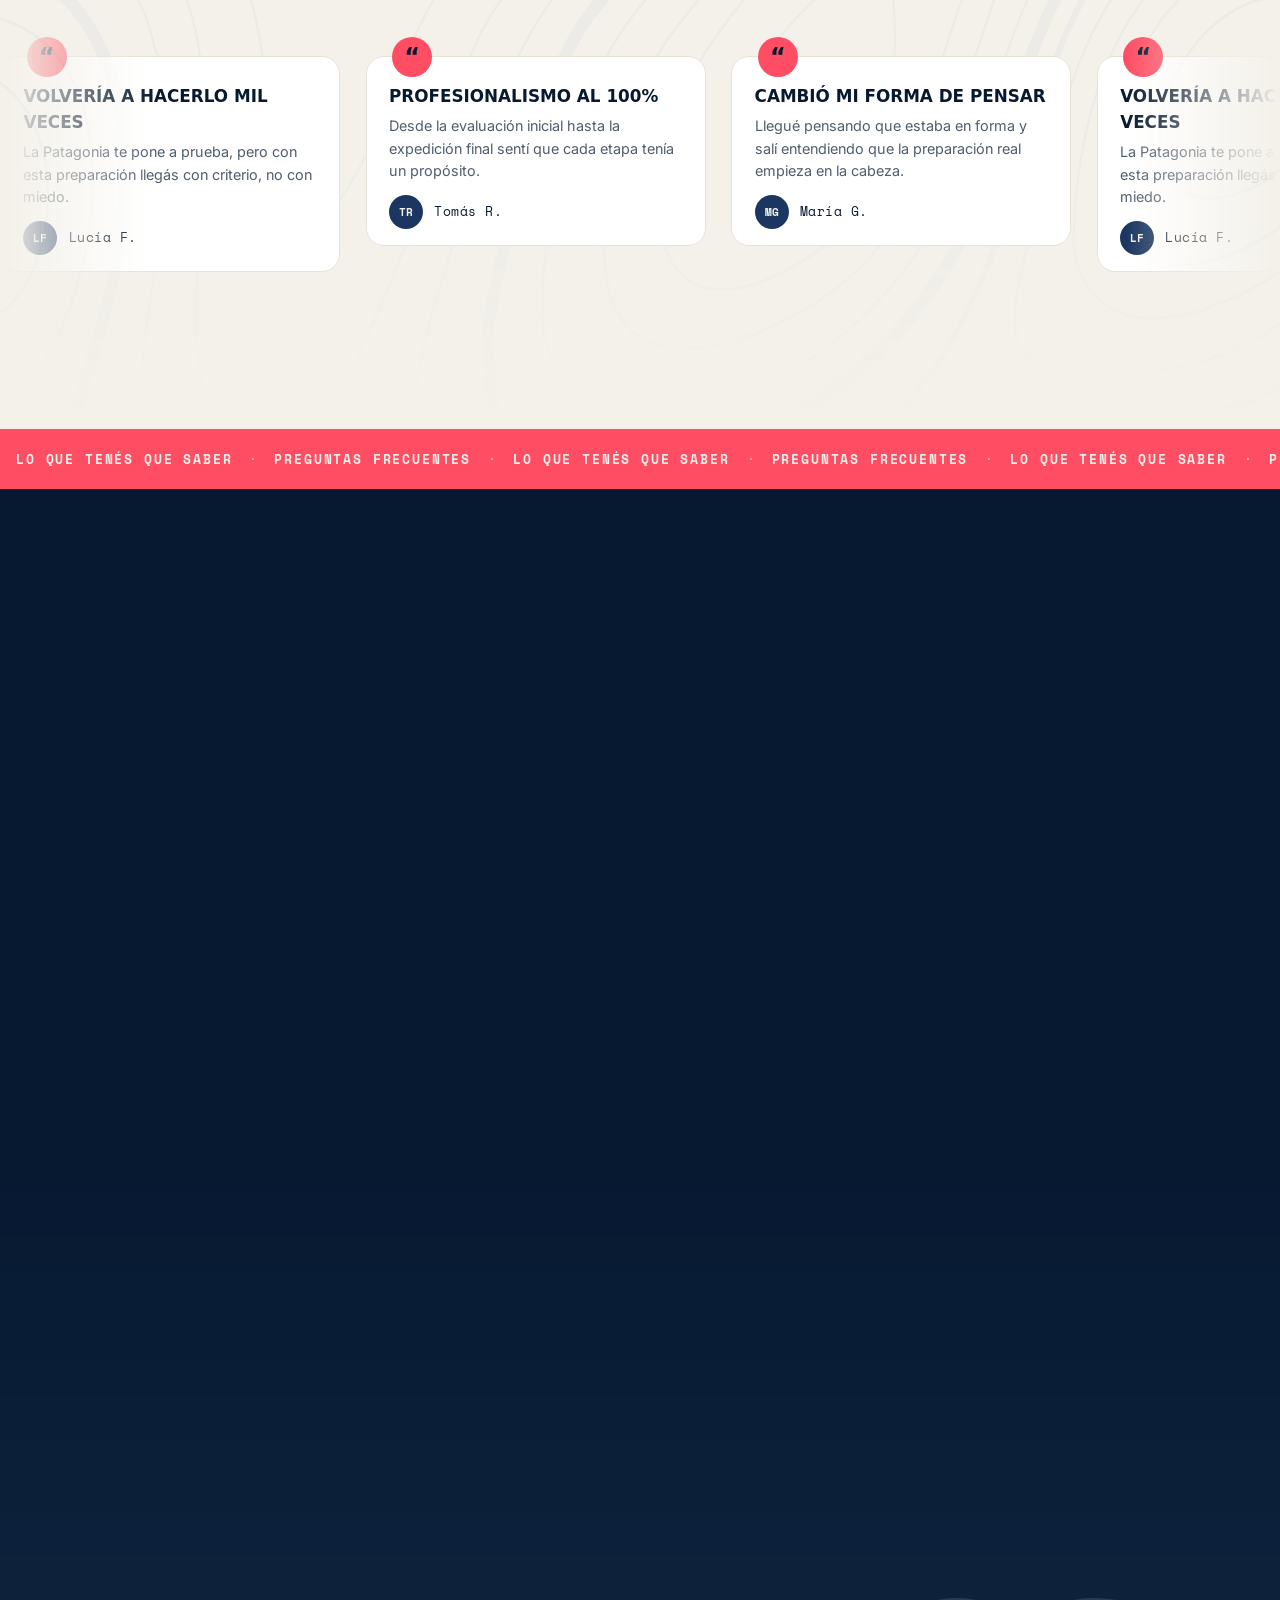
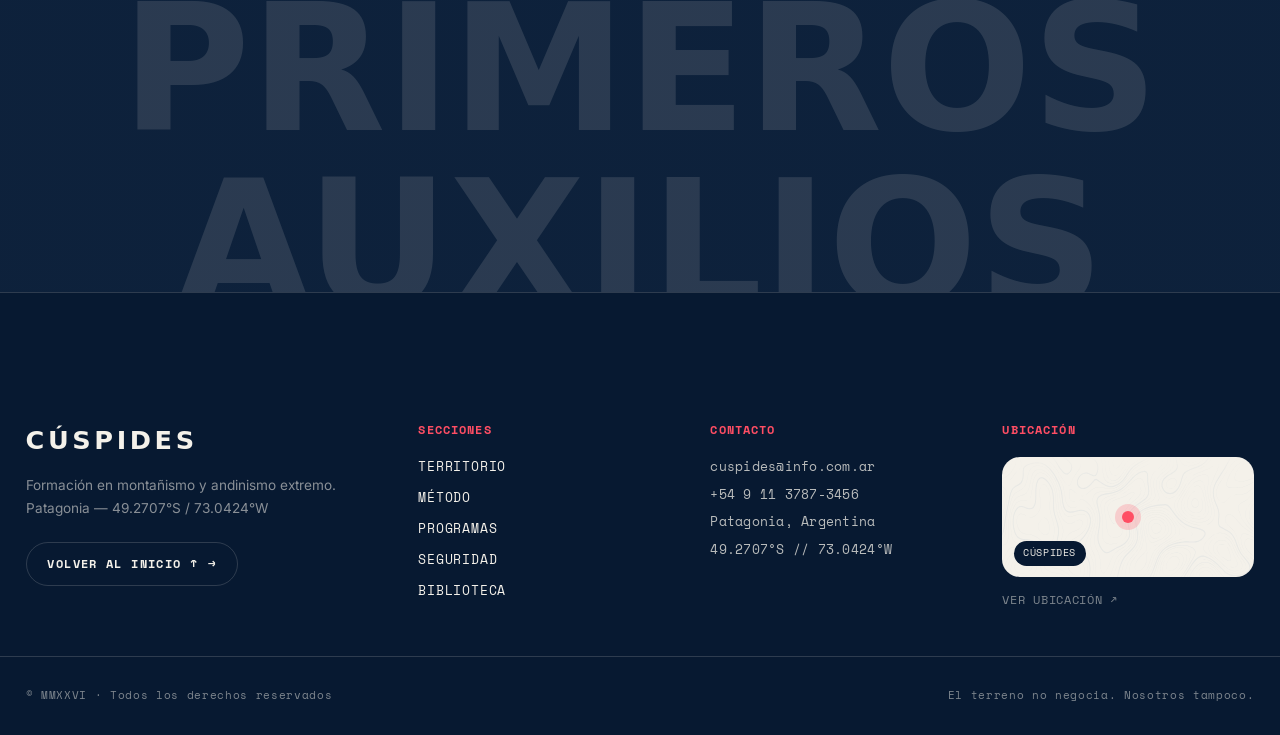
==== commit c424ab85: "Actualizar sitio: nuevas imagenes, video y ajustes de estilos/script Co-Authored-By: Claude Sonnet 5" ====
--- a/index.html
+++ b/index.html
@@ -24,9 +24,6 @@
 </head>
 
 <body>
-  <!-- Malla de retícula técnica que atraviesa todo el sitio (decorativa) -->
-  <div class="grid-overlay" aria-hidden="true"></div>
-
   <!-- Barra de progreso de scroll (acento técnico) -->
   <div class="scroll-progress" id="scroll-progress" aria-hidden="true"></div>
 
@@ -71,8 +68,10 @@
 
     <!-- ///////////////// SECCIÓN 1 · HERO ///////////////// -->
     <section class="hero" id="hero">
+     <div class="hero__viewport">
       <div class="hero__media" aria-hidden="true">
-        <img class="hero__img" src="assets/img/heroo.png" alt="Escalador ascendiendo una pared de hielo en la Patagonia" />
+        <img class="hero__img hero__bg" src="assets/img/fondo-hero.png" alt="" />
+        <img class="hero__img hero__figure" src="assets/img/hombre-hero.png" alt="Escalador ascendiendo una pared de hielo en la Patagonia" />
       </div>
 
       <!-- Nieve cayendo (decorativa) -->
@@ -93,44 +92,90 @@
 
       <div class="hero__content container">
         <h1 class="hero__title">
-          LA CIMA<br />
-          NO ES PARA<br />
-          CUALQUIERA
+          LA CIMA ES SOLO<br />
+          PARA VALIENTES
         </h1>
         <p class="hero__sub">
           La montaña exige preparación, criterio y respeto.
-          Nosotros te ayudamos a desarrollarlo.
+          Nosotros te ayudamos a desarrollarlo para que llegues a la cima.
         </p>
         <div class="hero__cta">
           <a href="#metodo" class="btn btn--danger">Conocé el proceso</a>
         </div>
       </div>
 
-    </section>
-
-    <!-- ///////////////// BANNER · CARRUSEL DE IMÁGENES EN LOOP ///////////////// -->
-    <section class="logo-marquee" aria-hidden="true">
-      <div class="logo-marquee__track">
-        <img class="logo-marquee__img" src="assets/img/logos-14.png" alt="" />
-        <img class="logo-marquee__img" src="assets/img/logos-15.png" alt="" />
-        <img class="logo-marquee__img" src="assets/img/logos-16.png" alt="" />
-        <img class="logo-marquee__img" src="assets/img/logos-17.png" alt="" />
-        <img class="logo-marquee__img" src="assets/img/logos-18.png" alt="" />
-        <img class="logo-marquee__img" src="assets/img/logos-19.png" alt="" />
-        <img class="logo-marquee__img" src="assets/img/logos-14.png" alt="" />
-        <img class="logo-marquee__img" src="assets/img/logos-15.png" alt="" />
-        <img class="logo-marquee__img" src="assets/img/logos-16.png" alt="" />
-        <img class="logo-marquee__img" src="assets/img/logos-17.png" alt="" />
-        <img class="logo-marquee__img" src="assets/img/logos-18.png" alt="" />
-        <img class="logo-marquee__img" src="assets/img/logos-19.png" alt="" />
-        <img class="logo-marquee__img" src="assets/img/logos-14.png" alt="" />
-        <img class="logo-marquee__img" src="assets/img/logos-15.png" alt="" />
-        <img class="logo-marquee__img" src="assets/img/logos-16.png" alt="" />
-        <img class="logo-marquee__img" src="assets/img/logos-17.png" alt="" />
-        <img class="logo-marquee__img" src="assets/img/logos-18.png" alt="" />
-        <img class="logo-marquee__img" src="assets/img/logos-19.png" alt="" />
-      </div>
-    </section>
+      <!-- ///////////////// BANNER · CARRUSEL DE IMÁGENES EN LOOP ///////////////// -->
+      <div class="logo-marquee" aria-hidden="true">
+        <div class="logo-marquee__track">
+          <img class="logo-marquee__img logo-marquee__img--sm" src="assets/img/logo1.svg" alt="" />
+          <img class="logo-marquee__img logo-marquee__img--sm" src="assets/img/logo2.svg" alt="" />
+          <img class="logo-marquee__img" src="assets/img/logo3.svg" alt="" />
+          <img class="logo-marquee__img" src="assets/img/logo4.svg" alt="" />
+          <img class="logo-marquee__img" src="assets/img/logo5.svg" alt="" />
+          <img class="logo-marquee__img" src="assets/img/logo6.svg" alt="" />
+          <img class="logo-marquee__img logo-marquee__img--sm" src="assets/img/logo1.svg" alt="" />
+          <img class="logo-marquee__img logo-marquee__img--sm" src="assets/img/logo2.svg" alt="" />
+          <img class="logo-marquee__img" src="assets/img/logo3.svg" alt="" />
+          <img class="logo-marquee__img" src="assets/img/logo4.svg" alt="" />
+          <img class="logo-marquee__img" src="assets/img/logo5.svg" alt="" />
+          <img class="logo-marquee__img" src="assets/img/logo6.svg" alt="" />
+          <img class="logo-marquee__img logo-marquee__img--sm" src="assets/img/logo1.svg" alt="" />
+          <img class="logo-marquee__img logo-marquee__img--sm" src="assets/img/logo2.svg" alt="" />
+          <img class="logo-marquee__img" src="assets/img/logo3.svg" alt="" />
+          <img class="logo-marquee__img" src="assets/img/logo4.svg" alt="" />
+          <img class="logo-marquee__img" src="assets/img/logo5.svg" alt="" />
+          <img class="logo-marquee__img" src="assets/img/logo6.svg" alt="" />
+          <img class="logo-marquee__img logo-marquee__img--sm" src="assets/img/logo1.svg" alt="" />
+          <img class="logo-marquee__img logo-marquee__img--sm" src="assets/img/logo2.svg" alt="" />
+          <img class="logo-marquee__img" src="assets/img/logo3.svg" alt="" />
+          <img class="logo-marquee__img" src="assets/img/logo4.svg" alt="" />
+          <img class="logo-marquee__img" src="assets/img/logo5.svg" alt="" />
+          <img class="logo-marquee__img" src="assets/img/logo6.svg" alt="" />
+        </div>
+      </div>
+     </div>
+
+      <!-- ///////////////// NUBES (TRANSICIÓN) ///////////////// -->
+      <div class="clouds">
+        <img class="clouds__img" src="assets/img/nubes-hero.png" alt="" aria-hidden="true" />
+      </div>
+
+    </section>
+
+     <!-- ///////////////// SECCIÓN 5b · MANIFIESTO ///////////////// -->
+    <section class="manifest" id="manifiesto">
+      <div class="manifest__inner">
+        <div class="container">
+          <p class="eyebrow eyebrow--light" style="text-align: center;">// Nuestro punto</p>
+          <p class="manifest__text" id="manifest-text">
+            <span class="manifest__word">No</span>
+            <span class="manifest__word">enseñamos</span>
+            <span class="manifest__word">a</span>
+            <span class="manifest__word">“conquistar</span>
+            <span class="manifest__word">cumbres”,</span>
+            <span class="manifest__word manifest__word--hl">Enseñamos</span>
+            <span class="manifest__word manifest__word--hl">a</span>
+            <span class="manifest__word manifest__word--hl">sobrevivir</span>
+            <span class="manifest__word">con</span>
+            <span class="manifest__word">criterio</span>
+            <span class="manifest__word">y</span>
+            <span class="manifest__word">a</span>
+            <span class="manifest__word">volver.</span>
+            <span class="manifest__word">Las</span>
+            <span class="manifest__word">alturas</span>
+            <span class="manifest__word">de</span>
+            <span class="manifest__word">la</span>
+            <span class="manifest__word">Patagonia</span>
+            <span class="manifest__word">no</span>
+            <span class="manifest__word">perdonan.</span>
+          </p>
+        </div>
+      </div>
+    </section>
+
+    <!-- ///////////////// TERRITORIO + SOBRE NOSOTROS: imagen de fondo compartida ///////////////// -->
+    <div class="topo-bridge">
+      <img class="topo-bridge__img" src="assets/img/topo.png" alt="" aria-hidden="true" />
 
     <!-- ///////////////// SECCIÓN 2 · TERRITORIO (CARRUSEL) ///////////////// -->
     <section class="territorio" id="territorio">
@@ -201,9 +246,36 @@
       </div>
     </section>
 
+    <!-- ///////////////// SECCIÓN 4 · SOBRE NOSOTROS ///////////////// -->
+    <section class="about" id="nosotros">
+      <div class="container about__grid">
+        <div class="about__text reveal">
+          <p class="eyebrow eyebrow--light">Nuestras raíces</p>
+          <h2 class="section-title section-title--light">Sobre nosotros</h2>
+          <p class="about__copy">
+            Cúspides nace de un grupo de andinistas con la visión de que las
+            grandes expediciones requieren más que motivación. Te formamos, entrenamos
+             y acompañamos profesionalmente para poder
+            progresar de manera segura y consciente.
+          </p>
+          <div class="about__facts">
+            <span class="about__fact">Fundado en 2016</span>
+            <span class="about__fact">Certificados por la FAA</span>
+          </div>
+        </div>
+        <div class="about__stack">
+          <span class="about__stack-card about__stack-card--1" aria-hidden="true"></span>
+          <span class="about__stack-card about__stack-card--2" aria-hidden="true"></span>
+          <figure class="about__media reveal">
+            <img src="assets/img/nosotros.png" alt="Los tres fundadores de Cúspides en la montaña" />
+          </figure>
+        </div>
+      </div>
+    </section>
+    </div>
+
     <!-- ///////////////// SECCIÓN 3 · STATS ///////////////// -->
     <section class="stats" id="stats">
-      <div class="container">
         <div class="stats__bar">
           <div class="stats__item reveal">
             <span class="stats__num" data-count="10" data-prefix="+">+10</span>
@@ -222,35 +294,426 @@
             <span class="stats__label">Rescates realizados</span>
           </div>
         </div>
-      </div>
-    </section>
-
-    <!-- ///////////////// SECCIÓN 4 · SOBRE NOSOTROS ///////////////// -->
-    <section class="about" id="nosotros">
-      <div class="container about__grid">
-        <div class="about__text reveal">
-          <p class="eyebrow eyebrow--light">Nuestras raíces</p>
-          <h2 class="section-title section-title--light">Sobre nosotros</h2>
-          <p class="about__copy">
-            Cúspides nace de un grupo de amigos andinistas con la convicción de que las
-            grandes expediciones requieren algo más que motivación. Combinamos
-            formación, entrenamiento y acompañamiento profesional para poder
-            progresar de manera segura y consciente.
-          </p>
-          <div class="about__facts">
-            <span class="about__fact">Oriundos de Bariloche</span>
-            <span class="about__fact">Fundado en 2016</span>
-            <span class="about__fact">Andinistas profesionales</span>
-            <span class="about__fact">Certificados por la FAA</span>
+    </section>
+
+    <!-- ///////////////// SECCIÓN 6 · ¿CÓMO TE PREPARAMOS? (ACCORDION SLIDER) ///////////////// -->
+    <section class="method" id="metodo">
+      <div class="container">
+        <div class="method__scroll" id="method-scroll">
+          <div class="method__sticky">
+            <p class="eyebrow eyebrow--light reveal">/02 — Nuestra metodología</p>
+            <h2 class="section-title section-title--center reveal">¿Cómo te preparamos?</h2>
+            <p class="method__sub reveal">Dividimos nuestra preparación por etapas</p>
+
+            <div class="accordion reveal" role="tablist" aria-label="Etapas de preparación">
+              <button class="accordion__item is-active" type="button" data-step="1" role="tab" aria-selected="true">
+                <img class="accordion__img" src="assets/img/etapa2.png" alt="Entrenamiento con carga" />
+                <span class="accordion__overlay" aria-hidden="true"></span>
+                <span class="accordion__num">01</span>
+                <span class="accordion__title">Preparación física</span>
+                <span class="accordion__content">
+                  <span class="accordion__desc">Acondicionamiento específico para carga, altura y frío sostenido. El cuerpo como herramienta.</span>
+                </span>
+              </button>
+
+              <button class="accordion__item" type="button" data-step="2" role="tab" aria-selected="false">
+                <img class="accordion__img" src="assets/img/etapa4.png" alt="Maniobras de cuerda" />
+                <span class="accordion__overlay" aria-hidden="true"></span>
+                <span class="accordion__num">02</span>
+                <span class="accordion__title">Formación técnica</span>
+                <span class="accordion__content">
+                  <span class="accordion__desc">Cuerdas, anclajes, progresión en hielo y roca, navegación. El criterio antes que el reflejo.</span>
+                </span>
+              </button>
+
+              <button class="accordion__item" type="button" data-step="3" role="tab" aria-selected="false">
+                <img class="accordion__img" src="assets/img/etapa3.webp" alt="Práctica en terreno real" />
+                <span class="accordion__overlay" aria-hidden="true"></span>
+                <span class="accordion__num">03</span>
+                <span class="accordion__title">Prácticas</span>
+                <span class="accordion__content">
+                  <span class="accordion__desc">Terreno real, condiciones reales. Errores controlados donde el margen todavía existe.</span>
+                </span>
+              </button>
+
+              <button class="accordion__item" type="button" data-step="4" role="tab" aria-selected="false">
+                <img class="accordion__img" src="assets/img/etapa5.png" alt="Cumbre de expedición" />
+                <span class="accordion__overlay" aria-hidden="true"></span>
+                <span class="accordion__num">04</span>
+                <span class="accordion__title">Expedición</span>
+                <span class="accordion__content">
+                  <span class="accordion__desc">El ascenso deja de ser meta y pasa a ser consecuencia de todo lo anterior.</span>
+                </span>
+              </button>
+            </div>
           </div>
         </div>
-        <figure class="about__media reveal">
-          <img src="assets/img/nosotros.png" alt="Los tres fundadores de Cúspides en la montaña" />
-        </figure>
-      </div>
-    </section>
-
-  <!-- ///////////////// SECCIÓN 5 · APORTÁ A LA CAUSA ///////////////// -->
+      </div>
+    </section>
+
+    <!-- ///////////////// SECCIÓN 7 · CITA ///////////////// -->
+    <section class="quote" id="cita">
+      <div class="quote__media" aria-hidden="true">
+        <video src="assets/video/Video-fondo_1.mp4" autoplay muted loop playsinline></video>
+      </div>
+      <blockquote class="quote__content container reveal">
+        <p class="quote__text">"No es la montaña la que conquistamos,<br />sino a nosotros mismos."</p>
+        <cite class="quote__author">—Edmund Hillary</cite>
+      </blockquote>
+    </section>
+
+    <!-- ///////////////// SECCIÓN 8 · PROGRAMAS (GRILLA) ///////////////// -->
+    <section class="programs" id="programas">
+      <div class="container">
+        <div class="programs__head">
+          <p class="eyebrow eyebrow--light reveal">/03 — Programas para cada objetivo</p>
+          <h2 class="section-title section-title--center reveal">Desafiate y<br class="mobile-break" /> enfrentá la cima</h2>
+          <p class="programs__sub reveal">Programas de preparación personalizados<br class="mobile-break" /> para tu objetivo</p>
+        </div>
+
+        <div class="plans-grid">
+          <article class="plan-card reveal" data-open-course="true" tabindex="0" role="button" aria-label="Abrir detalle: Alta Montaña, Hielo y Logística de Invernada">
+            <div class="plan-card__media">
+              <img src="assets/img/curso-1.png" alt="Logística en hielo y Nieve" />
+              <span class="badge badge--outline plan-card__level">Nivel Avanzado · 8 meses</span>
+            </div>
+            <div class="plan-card__body">
+              <h3 class="plan-card__title">Logística en hielo y Nieve</h3>
+              <p class="plan-card__location">Patagonia · Santa Cruz</p>
+              <div class="plan-card__price">
+                <span class="badge badge--success">20% OFF</span>
+                <span class="plan-card__old">$920.000 ARS</span>
+              </div>
+              <div class="plan-card__bottom">
+                <span class="plan-card__now">$750.000 ARS</span>
+                <span class="btn btn--danger btn--sm plan-card__cta">Inscribite</span>
+              </div>
+            </div>
+          </article>
+
+          <article class="plan-card plan-card--featured reveal" data-open-course="true" tabindex="0" role="button" aria-label="Abrir detalle: Fundamentos del Alpinismo">
+            <div class="plan-card__media">
+              <img src="assets/img/hero-detalle.jpg" alt="Fundamentos del Alpinismo" />
+              <span class="badge plan-card__featured-tag">PROGRAMA DESTACADO</span>
+              <span class="badge badge--outline plan-card__level">Nivel Inicial · 4 meses</span>
+            </div>
+            <div class="plan-card__body">
+              <h3 class="plan-card__title">Fundamentos del Alpinismo</h3>
+              <p class="plan-card__location">San Martín de los Andes, Neuquén</p>
+              <div class="plan-card__price">
+                <span class="badge badge--success">20% OFF</span>
+                <span class="plan-card__old">$750.000 ARS</span>
+              </div>
+              <div class="plan-card__bottom">
+                <span class="plan-card__now">$500.000 ARS</span>
+                <span class="btn btn--danger btn--sm plan-card__cta">Inscribite</span>
+              </div>
+            </div>
+          </article>
+
+          <article class="plan-card reveal" data-open-course="true" tabindex="0" role="button" aria-label="Abrir detalle: Escalada en Roca Técnica">
+            <div class="plan-card__media">
+              <img src="assets/img/curso2.png" alt="Escalada en Roca Técnica" />
+              <span class="badge badge--outline plan-card__level">Nivel Intermedio · 6 meses</span>
+            </div>
+            <div class="plan-card__body">
+              <h3 class="plan-card__title">Escalada en Roca Técnica</h3>
+              <p class="plan-card__location">Bariloche, Río Negro</p>
+              <div class="plan-card__price">
+                <span class="badge badge--success">20% OFF</span>
+                <span class="plan-card__old">$780.000 ARS</span>
+              </div>
+              <div class="plan-card__bottom">
+                <span class="plan-card__now">$650.000 ARS</span>
+                <span class="btn btn--danger btn--sm plan-card__cta">Inscribite</span>
+              </div>
+            </div>
+          </article>
+        </div>
+      </div>
+
+      <!-- ///////////////// RESEÑAS: 2 filas en loop infinito, direcciones opuestas ///////////////// -->
+      <div class="reviews" id="resenas">
+        <div class="container">
+          <h2 class="section-title section-title--center reviews__heading reveal">Leelo de Quienes ya se animaron</h2>
+        </div>
+
+        <div class="reviews__row" aria-hidden="true">
+          <div class="reviews__track">
+            <article class="review-card">
+              <span class="review-card__quote" aria-hidden="true">“</span>
+              <h3 class="review-card__title">Cambió mi forma de prepararme</h3>
+              <p class="review-card__text">Llegué pensando que estaba en forma y salí entendiendo que la preparación real empieza en la cabeza.</p>
+              <div class="review-card__author">
+                <span class="review-card__avatar" aria-hidden="true">MG</span>
+                <span class="review-card__name">María G.</span>
+              </div>
+            </article>
+            <article class="review-card">
+              <span class="review-card__quote" aria-hidden="true">“</span>
+              <h3 class="review-card__title">Profesionalismo al 100%</h3>
+              <p class="review-card__text">Desde la evaluación inicial hasta la expedición final sentí que cada etapa tenía un propósito.</p>
+              <div class="review-card__author">
+                <span class="review-card__avatar" aria-hidden="true">TR</span>
+                <span class="review-card__name">Tomás R.</span>
+              </div>
+            </article>
+            <article class="review-card">
+              <span class="review-card__quote" aria-hidden="true">“</span>
+              <h3 class="review-card__title">Volvería a hacerlo mil veces</h3>
+              <p class="review-card__text">La Patagonia te pone a prueba, pero con esta preparación llegás con criterio, no con miedo.</p>
+              <div class="review-card__author">
+                <span class="review-card__avatar" aria-hidden="true">LF</span>
+                <span class="review-card__name">Lucía F.</span>
+              </div>
+            </article>
+            <article class="review-card">
+              <span class="review-card__quote" aria-hidden="true">“</span>
+              <h3 class="review-card__title">Cambió mi forma de pensar</h3>
+              <p class="review-card__text">Llegué pensando que estaba en forma y salí entendiendo que la preparación real empieza en la cabeza.</p>
+              <div class="review-card__author">
+                <span class="review-card__avatar" aria-hidden="true">MG</span>
+                <span class="review-card__name">María G.</span>
+              </div>
+            </article>
+            <article class="review-card">
+              <span class="review-card__quote" aria-hidden="true">“</span>
+              <h3 class="review-card__title">Profesionalismo al 100%</h3>
+              <p class="review-card__text">Desde la evaluación inicial hasta la expedición final sentí que cada etapa tenía un propósito.</p>
+              <div class="review-card__author">
+                <span class="review-card__avatar" aria-hidden="true">TR</span>
+                <span class="review-card__name">Tomás R.</span>
+              </div>
+            </article>
+            <article class="review-card">
+              <span class="review-card__quote" aria-hidden="true">“</span>
+              <h3 class="review-card__title">Volvería a hacerlo mil veces</h3>
+              <p class="review-card__text">La Patagonia te pone a prueba, pero con esta preparación llegás con criterio, no con miedo.</p>
+              <div class="review-card__author">
+                <span class="review-card__avatar" aria-hidden="true">LF</span>
+                <span class="review-card__name">Lucía F.</span>
+              </div>
+            </article>
+            <article class="review-card">
+              <span class="review-card__quote" aria-hidden="true">“</span>
+              <h3 class="review-card__title">Cambió mi forma de pensar</h3>
+              <p class="review-card__text">Llegué pensando que estaba en forma y salí entendiendo que la preparación real empieza en la cabeza.</p>
+              <div class="review-card__author">
+                <span class="review-card__avatar" aria-hidden="true">MG</span>
+                <span class="review-card__name">María G.</span>
+              </div>
+            </article>
+            <article class="review-card">
+              <span class="review-card__quote" aria-hidden="true">“</span>
+              <h3 class="review-card__title">Profesionalismo al 100%</h3>
+              <p class="review-card__text">Desde la evaluación inicial hasta la expedición final sentí que cada etapa tenía un propósito.</p>
+              <div class="review-card__author">
+                <span class="review-card__avatar" aria-hidden="true">TR</span>
+                <span class="review-card__name">Tomás R.</span>
+              </div>
+            </article>
+            <article class="review-card">
+              <span class="review-card__quote" aria-hidden="true">“</span>
+              <h3 class="review-card__title">Volvería a hacerlo mil veces</h3>
+              <p class="review-card__text">La Patagonia te pone a prueba, pero con esta preparación llegás con criterio, no con miedo.</p>
+              <div class="review-card__author">
+                <span class="review-card__avatar" aria-hidden="true">LF</span>
+                <span class="review-card__name">Lucía F.</span>
+              </div>
+            </article>
+          </div>
+        </div>
+
+        <div class="reviews__row" aria-hidden="true">
+          <div class="reviews__track reviews__track--right">
+            <article class="review-card">
+              <span class="review-card__quote" aria-hidden="true">“</span>
+              <h3 class="review-card__title">Volvería a hacerlo mil veces</h3>
+              <p class="review-card__text">La Patagonia te pone a prueba, pero con esta preparación llegás con criterio, no con miedo.</p>
+              <div class="review-card__author">
+                <span class="review-card__avatar" aria-hidden="true">LF</span>
+                <span class="review-card__name">Lucía F.</span>
+              </div>
+            </article>
+            <article class="review-card">
+              <span class="review-card__quote" aria-hidden="true">“</span>
+              <h3 class="review-card__title">Profesionalismo al 100%</h3>
+              <p class="review-card__text">Desde la evaluación inicial hasta la expedición final sentí que cada etapa tenía un propósito.</p>
+              <div class="review-card__author">
+                <span class="review-card__avatar" aria-hidden="true">TR</span>
+                <span class="review-card__name">Tomás R.</span>
+              </div>
+            </article>
+            <article class="review-card">
+              <span class="review-card__quote" aria-hidden="true">“</span>
+              <h3 class="review-card__title">Cambió mi forma de pensar</h3>
+              <p class="review-card__text">Llegué pensando que estaba en forma y salí entendiendo que la preparación real empieza en la cabeza.</p>
+              <div class="review-card__author">
+                <span class="review-card__avatar" aria-hidden="true">MG</span>
+                <span class="review-card__name">María G.</span>
+              </div>
+            </article>
+            <article class="review-card">
+              <span class="review-card__quote" aria-hidden="true">“</span>
+              <h3 class="review-card__title">Volvería a hacerlo mil veces</h3>
+              <p class="review-card__text">La Patagonia te pone a prueba, pero con esta preparación llegás con criterio, no con miedo.</p>
+              <div class="review-card__author">
+                <span class="review-card__avatar" aria-hidden="true">LF</span>
+                <span class="review-card__name">Lucía F.</span>
+              </div>
+            </article>
+            <article class="review-card">
+              <span class="review-card__quote" aria-hidden="true">“</span>
+              <h3 class="review-card__title">Profesionalismo al 100%</h3>
+              <p class="review-card__text">Desde la evaluación inicial hasta la expedición final sentí que cada etapa tenía un propósito.</p>
+              <div class="review-card__author">
+                <span class="review-card__avatar" aria-hidden="true">TR</span>
+                <span class="review-card__name">Tomás R.</span>
+              </div>
+            </article>
+            <article class="review-card">
+              <span class="review-card__quote" aria-hidden="true">“</span>
+              <h3 class="review-card__title">Cambió mi forma de pensar</h3>
+              <p class="review-card__text">Llegué pensando que estaba en forma y salí entendiendo que la preparación real empieza en la cabeza.</p>
+              <div class="review-card__author">
+                <span class="review-card__avatar" aria-hidden="true">MG</span>
+                <span class="review-card__name">María G.</span>
+              </div>
+            </article>
+            <article class="review-card">
+              <span class="review-card__quote" aria-hidden="true">“</span>
+              <h3 class="review-card__title">Volvería a hacerlo mil veces</h3>
+              <p class="review-card__text">La Patagonia te pone a prueba, pero con esta preparación llegás con criterio, no con miedo.</p>
+              <div class="review-card__author">
+                <span class="review-card__avatar" aria-hidden="true">LF</span>
+                <span class="review-card__name">Lucía F.</span>
+              </div>
+            </article>
+            <article class="review-card">
+              <span class="review-card__quote" aria-hidden="true">“</span>
+              <h3 class="review-card__title">Profesionalismo al 100%</h3>
+              <p class="review-card__text">Desde la evaluación inicial hasta la expedición final sentí que cada etapa tenía un propósito.</p>
+              <div class="review-card__author">
+                <span class="review-card__avatar" aria-hidden="true">TR</span>
+                <span class="review-card__name">Tomás R.</span>
+              </div>
+            </article>
+            <article class="review-card">
+              <span class="review-card__quote" aria-hidden="true">“</span>
+              <h3 class="review-card__title">Cambió mi forma de pensar</h3>
+              <p class="review-card__text">Llegué pensando que estaba en forma y salí entendiendo que la preparación real empieza en la cabeza.</p>
+              <div class="review-card__author">
+                <span class="review-card__avatar" aria-hidden="true">MG</span>
+                <span class="review-card__name">María G.</span>
+              </div>
+            </article>
+          </div>
+        </div>
+      </div>
+    </section>
+
+    <!-- ///////////////// BANNER · LO QUE TENÉS QUE SABER (marquee) ///////////////// -->
+    <section class="info-banner" aria-hidden="true">
+      <div class="info-banner__track">
+        <span class="info-banner__text">Lo que tenés que saber</span>
+        <span class="info-banner__dot">·</span>
+        <span class="info-banner__text">Preguntas frecuentes</span>
+        <span class="info-banner__dot">·</span>
+        <span class="info-banner__text">Lo que tenés que saber</span>
+        <span class="info-banner__dot">·</span>
+        <span class="info-banner__text">Preguntas frecuentes</span>
+        <span class="info-banner__dot">·</span>
+        <span class="info-banner__text">Lo que tenés que saber</span>
+        <span class="info-banner__dot">·</span>
+        <span class="info-banner__text">Preguntas frecuentes</span>
+        <span class="info-banner__dot">·</span>
+        <span class="info-banner__text">Lo que tenés que saber</span>
+        <span class="info-banner__dot">·</span>
+        <span class="info-banner__text">Preguntas frecuentes</span>
+        <span class="info-banner__dot">·</span>
+        <span class="info-banner__text">Lo que tenés que saber</span>
+        <span class="info-banner__dot">·</span>
+        <span class="info-banner__text">Preguntas frecuentes</span>
+        <span class="info-banner__dot">·</span>
+        <span class="info-banner__text">Lo que tenés que saber</span>
+        <span class="info-banner__dot">·</span>
+        <span class="info-banner__text">Preguntas frecuentes</span>
+        <span class="info-banner__dot">·</span>
+      </div>
+    </section>
+
+    <!-- ///////////////// SECCIÓN 6b · PREGUNTAS FRECUENTES ///////////////// -->
+    <section class="faq" id="preguntas-frecuentes">
+      <div class="container faq__grid">
+        <div class="faq__stack reveal">
+          <span class="about__stack-card about__stack-card--1" aria-hidden="true"></span>
+          <span class="about__stack-card about__stack-card--2" aria-hidden="true"></span>
+          <div class="compare-slider" id="compare-slider">
+            <img class="compare-slider__img compare-slider__img--before" src="assets/img/antes.png" alt="Entrenamiento en el muro de escalada" />
+            <img class="compare-slider__img compare-slider__img--after" src="assets/img/despue.png" alt="Ascenso real en la montaña" />
+            <span class="badge compare-slider__tag compare-slider__tag--before">PRÁCTICA</span>
+            <span class="badge compare-slider__tag compare-slider__tag--after">REALIDAD</span>
+            <div class="compare-slider__divider" aria-hidden="true">
+              <span class="compare-slider__handle">↔</span>
+            </div>
+            <input type="range" min="0" max="100" value="50" class="compare-slider__range" id="compare-range" aria-label="Deslizá para comparar el antes y el después de la preparación" />
+          </div>
+        </div>
+
+        <div class="faq__content reveal">
+          <p class="eyebrow eyebrow--light">/04 — Lo que tenés que saber antes</p>
+          <h2 class="section-title section-title--light">Preguntas frecuentes</h2>
+          <div class="faq__list">
+            <div class="faq-item">
+              <button class="faq-item__q" type="button" aria-expanded="false">
+                <span class="faq-item__num">1/</span> ¿Necesito experiencia previa?
+                <span class="faq-item__icon" aria-hidden="true">+</span>
+              </button>
+              <div class="faq-item__panel">
+                <div class="faq-item__panel-inner">
+                  <p class="faq-item__a">No es obligatoria para los programas de nivel inicial: evaluamos tu condición física y arrancamos desde ahí. Para los niveles avanzados sí pedimos experiencia certificada.</p>
+                </div>
+              </div>
+            </div>
+            <div class="faq-item">
+              <button class="faq-item__q" type="button" aria-expanded="false">
+                <span class="faq-item__num">2/</span> ¿Qué pasa si el clima no acompaña?
+                <span class="faq-item__icon" aria-hidden="true">+</span>
+              </button>
+              <div class="faq-item__panel">
+                <div class="faq-item__panel-inner">
+                  <p class="faq-item__a">Las salidas a terreno tienen fechas alternativas planificadas. La seguridad del grupo siempre está por encima del cronograma.</p>
+                </div>
+              </div>
+            </div>
+            <div class="faq-item">
+              <button class="faq-item__q" type="button" aria-expanded="false">
+                <span class="faq-item__num">3/</span> ¿Qué equipo tengo que llevar?
+                <span class="faq-item__icon" aria-hidden="true">+</span>
+              </button>
+              <div class="faq-item__panel">
+                <div class="faq-item__panel-inner">
+                  <p class="faq-item__a">Te enviamos un checklist detallado al inscribirte. El equipo técnico grupal (cuerdas, comunicación, etc.) lo provee Cúspides.</p>
+                </div>
+              </div>
+            </div>
+            <div class="faq-item">
+              <button class="faq-item__q" type="button" aria-expanded="false">
+                <span class="faq-item__num">4/</span> ¿Hay reembolso si no puedo asistir?
+                <span class="faq-item__icon" aria-hidden="true">+</span>
+              </button>
+              <div class="faq-item__panel">
+                <div class="faq-item__panel-inner">
+                  <p class="faq-item__a">Sí, con cancelación hasta 15 días antes del inicio. Después de esa fecha, la reserva se puede transferir a otra fecha disponible.</p>
+                </div>
+              </div>
+            </div>
+          </div>
+        </div>
+      </div>
+    </section>
+
+    <!-- ///////////////// SECCIÓN 5 · APORTÁ A LA CAUSA ///////////////// -->
     <section class="cause" id="causa">
       <span class="giant-banner__text giant-banner__text--inline" aria-hidden="true">Primeros auxilios</span>
       <div class="container cause__grid">
@@ -261,208 +724,8 @@
           <a href="#" class="cause__link">Conocé más ↗</a>
         </div>
         <div class="cause__text reveal">
-          <p class="eyebrow eyebrow--light">Certificados por la federación andinistas argentinos</p>
-          <h2 class="section-title section-title--light">Certificate y accedé a la posibilidad de ayudar</h2>
-        </div>
-      </div>
-    </section>
-
-    <!-- ///////////////// SECCIÓN 6 · ¿CÓMO TE PREPARAMOS? (ACCORDION SLIDER) ///////////////// -->
-    <section class="method" id="metodo">
-      <div class="container">
-        <div class="method__scroll" id="method-scroll">
-          <div class="method__sticky">
-            <p class="eyebrow reveal">/02 — Nuestra metodología</p>
-            <h2 class="section-title section-title--light section-title--center reveal">¿Cómo te preparamos?</h2>
-            <p class="method__sub reveal">Dividimos nuestra preparación por etapas</p>
-
-            <div class="accordion reveal" role="tablist" aria-label="Etapas de preparación">
-              <button class="accordion__item is-active" type="button" data-step="1" role="tab" aria-selected="true">
-                <img class="accordion__img" src="assets/img/preparacion.png" alt="Evaluación física en muro de escalada" />
-                <span class="accordion__overlay" aria-hidden="true"></span>
-                <span class="accordion__num">01</span>
-                <span class="accordion__content">
-                  <span class="accordion__title">Evaluación inicial</span>
-                  <span class="accordion__desc">Antes de definir un objetivo, analizamos experiencia previa, condición física y expectativas. Diagnóstico físico, técnico y psicológico inicial.</span>
-                </span>
-              </button>
-
-              <button class="accordion__item" type="button" data-step="2" role="tab" aria-selected="false">
-                <img class="accordion__img" src="assets/img/etapa2.png" alt="Entrenamiento con carga" />
-                <span class="accordion__overlay" aria-hidden="true"></span>
-                <span class="accordion__num">02</span>
-                <span class="accordion__content">
-                  <span class="accordion__title">Preparación física</span>
-                  <span class="accordion__desc">Acondicionamiento específico para carga, altura y frío sostenido. El cuerpo como herramienta.</span>
-                </span>
-              </button>
-
-              <button class="accordion__item" type="button" data-step="3" role="tab" aria-selected="false">
-                <img class="accordion__img" src="assets/img/etapa4.png" alt="Maniobras de cuerda" />
-                <span class="accordion__overlay" aria-hidden="true"></span>
-                <span class="accordion__num">03</span>
-                <span class="accordion__content">
-                  <span class="accordion__title">Formación técnica</span>
-                  <span class="accordion__desc">Cuerdas, anclajes, progresión en hielo y roca, navegación. El criterio antes que el reflejo.</span>
-                </span>
-              </button>
-
-              <button class="accordion__item" type="button" data-step="4" role="tab" aria-selected="false">
-                <img class="accordion__img" src="assets/img/etapa3.png" alt="Práctica en terreno real" />
-                <span class="accordion__overlay" aria-hidden="true"></span>
-                <span class="accordion__num">04</span>
-                <span class="accordion__content">
-                  <span class="accordion__title">Prácticas</span>
-                  <span class="accordion__desc">Terreno real, condiciones reales. Errores controlados donde el margen todavía existe.</span>
-                </span>
-              </button>
-
-              <button class="accordion__item" type="button" data-step="5" role="tab" aria-selected="false">
-                <img class="accordion__img" src="assets/img/etapa5.png" alt="Cumbre de expedición" />
-                <span class="accordion__overlay" aria-hidden="true"></span>
-                <span class="accordion__num">05</span>
-                <span class="accordion__content">
-                  <span class="accordion__title">Expedición</span>
-                  <span class="accordion__desc">El ascenso deja de ser meta y pasa a ser consecuencia de todo lo anterior.</span>
-                </span>
-              </button>
-            </div>
-          </div>
-        </div>
-      </div>
-    </section>
-
-    <!-- ///////////////// SECCIÓN 6b · ANTES Y DESPUÉS (SLIDER COMPARATIVO) ///////////////// -->
-    <section class="compare" id="comparacion">
-      <div class="container">
-        <p class="eyebrow eyebrow--light reveal">/La transformación</p>
-        <h2 class="section-title section-title--light section-title--center reveal">Del muro de entrenamiento a la montaña real</h2>
-        <p class="compare__sub reveal">Deslizá para ver el camino que recorrés con nosotros</p>
-
-        <div class="compare-slider reveal" id="compare-slider">
-          <img class="compare-slider__img compare-slider__img--before" src="assets/img/antes.png" alt="Entrenamiento en el muro de escalada" />
-          <img class="compare-slider__img compare-slider__img--after" src="assets/img/despue.png" alt="Ascenso real en la montaña" />
-          <span class="badge compare-slider__tag compare-slider__tag--before">PRÁCTICA</span>
-          <span class="badge compare-slider__tag compare-slider__tag--after">REALIDAD</span>
-          <div class="compare-slider__divider" aria-hidden="true">
-            <span class="compare-slider__handle">↔</span>
-          </div>
-          <input type="range" min="0" max="100" value="50" class="compare-slider__range" id="compare-range" aria-label="Deslizá para comparar el antes y el después de la preparación" />
-        </div>
-      </div>
-    </section>
-
-    <!-- ///////////////// SECCIÓN 7 · CITA ///////////////// -->
-    <section class="quote" id="cita">
-      <div class="quote__media" aria-hidden="true">
-        <video src="assets/video/Video-fondo_1.mp4" autoplay muted loop playsinline></video>
-      </div>
-      <blockquote class="quote__content container">
-        <p class="quote__text">"No es la montaña la que conquistamos,<br />sino a nosotros mismos."</p>
-        <cite class="quote__author">—Edmund Hillary</cite>
-      </blockquote>
-    </section>
-
-    <!-- ///////////////// SECCIÓN 8 · PROGRAMAS (GRILLA) ///////////////// -->
-    <section class="programs" id="programas">
-      <div class="container">
-        <div class="programs__head">
-          <p class="eyebrow eyebrow--light reveal">/03 — Programas para cada objetivo</p>
-          <h2 class="section-title section-title--center reveal">Desafiate y enfrentá la cima</h2>
-          <p class="programs__sub reveal">Programas de preparación personalizados para tu objetivo</p>
-        </div>
-
-        <div class="plans-grid">
-          <article class="plan-card plan-card--featured reveal" data-open-course="true" tabindex="0" role="button" aria-label="Abrir detalle: Fundamentos del Alpinismo">
-            <div class="plan-card__media">
-              <img src="assets/img/andinista-en-altura.png" alt="Fundamentos del Alpinismo" />
-              <span class="badge badge--outline plan-card__level">Nivel Inicial · 4 meses</span>
-            </div>
-            <div class="plan-card__body">
-              <span class="badge badge--outline plan-card__featured-tag">PROGRAMA DESTACADO</span>
-              <h3 class="plan-card__title">Fundamentos del Alpinismo</h3>
-              <p class="plan-card__location">San Martín de los Andes, Neuquén</p>
-              <div class="plan-card__price">
-                <span class="badge badge--success">20% OFF</span>
-                <span class="plan-card__old">$750.000 ARS</span>
-                <span class="plan-card__now">$500.000 ARS</span>
-              </div>
-              <span class="btn btn--danger plan-card__cta">Inscribite</span>
-            </div>
-          </article>
-
-          <article class="plan-card reveal" data-open-course="true" tabindex="0" role="button" aria-label="Abrir detalle: Alta Montaña, Hielo y Logística de Invernada">
-            <div class="plan-card__media">
-              <img src="assets/img/andinista-subiendo.png" alt="Alta Montaña, Hielo y Logística de Invernada" />
-              <span class="badge badge--outline plan-card__level">Nivel Avanzado · 8 meses</span>
-            </div>
-            <div class="plan-card__body">
-              <h3 class="plan-card__title">Alta Montaña, Hielo y Logística de Invernada</h3>
-              <p class="plan-card__location">Patagonia · Santa Cruz</p>
-              <div class="plan-card__price">
-                <span class="badge badge--success">20% OFF</span>
-                <span class="plan-card__old">$920.000 ARS</span>
-                <span class="plan-card__now">$690.000 ARS</span>
-              </div>
-              <span class="btn btn--danger plan-card__cta">Inscribite</span>
-            </div>
-          </article>
-
-          <article class="plan-card reveal" data-open-course="true" tabindex="0" role="button" aria-label="Abrir detalle: Escalada en Roca Técnica">
-            <div class="plan-card__media">
-              <img src="assets/img/foto-card1.png" alt="Escalada en Roca Técnica" />
-              <span class="badge badge--outline plan-card__level">Nivel Intermedio · 6 meses</span>
-            </div>
-            <div class="plan-card__body">
-              <h3 class="plan-card__title">Escalada en Roca Técnica</h3>
-              <p class="plan-card__location">Bariloche, Río Negro</p>
-              <div class="plan-card__price">
-                <span class="badge badge--success">20% OFF</span>
-                <span class="plan-card__old">$680.000 ARS</span>
-                <span class="plan-card__now">$450.000 ARS</span>
-              </div>
-              <span class="btn btn--danger plan-card__cta">Inscribite</span>
-            </div>
-          </article>
-        </div>
-      </div>
-    </section>
-
-    <!-- ///////////////// SECCIÓN 9 · RESEÑAS ///////////////// -->
-    <section class="reviews" id="resenas">
-      <div class="container reviews__grid">
-        <h2 class="section-title section-title--light reviews__heading reveal">Leelo de Quienes ya se animaron</h2>
-
-        <div class="reviews__track">
-          <article class="review-card reveal">
-            <span class="review-card__quote" aria-hidden="true">“</span>
-            <h3 class="review-card__title">Cambió mi forma de prepararme</h3>
-            <p class="review-card__text">Llegué pensando que estaba en forma y salí entendiendo que la preparación real empieza en la cabeza. El equipo no afloja en nada.</p>
-            <div class="review-card__author">
-              <span class="review-card__avatar" aria-hidden="true">MG</span>
-              <span class="review-card__name">María G.</span>
-            </div>
-          </article>
-
-          <article class="review-card reveal">
-            <span class="review-card__quote" aria-hidden="true">“</span>
-            <h3 class="review-card__title">Profesionalismo de punta a punta</h3>
-            <p class="review-card__text">Desde la evaluación inicial hasta la expedición final sentí que cada etapa tenía un propósito. Nada improvisado.</p>
-            <div class="review-card__author">
-              <span class="review-card__avatar" aria-hidden="true">TR</span>
-              <span class="review-card__name">Tomás R.</span>
-            </div>
-          </article>
-
-          <article class="review-card reveal">
-            <span class="review-card__quote" aria-hidden="true">“</span>
-            <h3 class="review-card__title">Volvería a hacerlo mil veces</h3>
-            <p class="review-card__text">La Patagonia te pone a prueba, pero con esta preparación llegás con criterio, no con miedo.</p>
-            <div class="review-card__author">
-              <span class="review-card__avatar" aria-hidden="true">LF</span>
-              <span class="review-card__name">Lucía F.</span>
-            </div>
-          </article>
+          <p class="eyebrow eyebrow--light">Proximamente - Escuela de guías</p>
+          <h2 class="section-title section-title--light">Certificate y accedé a la posibilidad <br class="break-desktop" /> de ayudar</h2>
         </div>
       </div>
     </section>
@@ -476,180 +739,311 @@
 
     <!-- Hero del curso -->
     <section class="course-hero">
+     <div class="course-hero__viewport">
+      <!-- Nieve cayendo (decorativa) -->
+      <div class="hero__snow" aria-hidden="true">
+        <span class="snowflake"></span>
+        <span class="snowflake"></span>
+        <span class="snowflake"></span>
+        <span class="snowflake"></span>
+        <span class="snowflake"></span>
+        <span class="snowflake"></span>
+        <span class="snowflake"></span>
+        <span class="snowflake"></span>
+        <span class="snowflake"></span>
+        <span class="snowflake"></span>
+        <span class="snowflake"></span>
+        <span class="snowflake"></span>
+      </div>
+
       <div class="course-hero__hud" aria-hidden="true">
-        <span class="hud-item hud-item--tr">FICHA TÉCNICA · CI-001<br />49.2707°S // 73.0424°W</span>
+        <span class="hud-item hud-item--tr">FICHA TÉCNICA · CI-001<br />40.1583°S // 71.3522°W</span>
       </div>
       <div class="container">
         <div class="course-hero__badges">
-          <span class="badge badge--outline">PROGRAMA DESTACADO</span>
+          <span class="badge badge--danger">PROGRAMA DESTACADO</span>
           <span class="badge badge--outline">NIVEL: INICIAL // DURACIÓN: 5 MESES</span>
         </div>
-        <h1 class="course-hero__title">Curso integral de montañismo</h1>
+        <h1 class="course-hero__title">Curso integral <br> de montañismo</h1>
         <p class="course-hero__sub">
-          Formación completa de base para operar con criterio y autonomía en
+          Formación completa de base para operar con criterio y autonomía <br> en
           la Patagonia. Sin romantizar el proceso: montaña, disciplina y realidad.
         </p>
       </div>
-    </section>
-
-    <!-- Diferencial del curso -->
-    <section class="course-diff">
-      <div class="container">
-        <p class="eyebrow eyebrow--light reveal">// El punto</p>
-        <p class="course-diff__copy reveal">
-          No enseñamos a “conquistar cumbres”. Enseñamos a
-          <span class="tx-danger">sobrevivir con criterio</span> y a volver. La autonomía en la Patagonia no se improvisa: se entrena hasta que las decisiones difíciles se vuelven simples.
-        </p>
-      </div>
-    </section>
-
-    <!-- Ficha técnica emocional (bloques asimétricos) -->
-    <section class="spec">
-      <div class="container spec__grid">
-        <div class="spec__card spec__card--a reveal">
-          <span class="spec__key">Duración</span>
-          <span class="spec__val">5 <small>meses</small></span>
-          <span class="spec__note">Formación continua, no intensivo de fin de semana.</span>
-        </div>
-        <div class="spec__card spec__card--b reveal">
-          <span class="spec__key">Fecha de inicio</span>
-          <span class="spec__val">04 <small>MAR</small></span>
-          <span class="spec__note">Cupos limitados. Selección por orden y aptitud.</span>
-        </div>
-        <div class="spec__card spec__card--c reveal">
-          <span class="spec__key">Dificultad</span>
-          <span class="spec__val spec__val--sm">Exigente<br /><span class="tx-danger">/ Mental</span></span>
-          <span class="spec__note">El límite casi nunca es físico. Es de criterio.</span>
-        </div>
-      </div>
-    </section>
-
-    <!-- Proceso de formación -->
+     </div>
+
+      <!-- ///////////////// NUBES (TRANSICIÓN) ///////////////// -->
+      <div class="clouds">
+        <img class="clouds__img" src="assets/img/nubes-hero.png" alt="" aria-hidden="true" />
+      </div>
+    </section>
+
+    <!-- 2. ¿Qué vas a aprender? -->
     <section class="course-flow">
       <div class="container">
         <p class="eyebrow eyebrow--light reveal">// Qué vas a aprender</p>
-        <h2 class="section-title reveal">Proceso de formación</h2>
-        <ol class="course-steps">
-          <li class="course-steps__item reveal">
-            <span class="course-steps__num">F1</span>
-            <div>
-              <h3>Fase teórica</h3>
-              <p>Meteorología de montaña, lectura de terreno, planificación y toma de decisiones bajo incertidumbre.</p>
-            </div>
-          </li>
-          <li class="course-steps__item reveal">
-            <span class="course-steps__num">F2</span>
-            <div>
-              <h3>Acondicionamiento de carga</h3>
-              <p>Progresión de peso, resistencia sostenida y economía de esfuerzo en jornadas largas.</p>
-            </div>
-          </li>
-          <li class="course-steps__item reveal">
-            <span class="course-steps__num">F3</span>
-            <div>
-              <h3>Maniobras de cuerda</h3>
-              <p>Anclajes, rappel, aseguramiento, autorrescate y sistemas de extracción en grietas.</p>
-            </div>
-          </li>
-          <li class="course-steps__item reveal">
-            <span class="course-steps__num">F4</span>
-            <div>
-              <h3>Supervivencia en climas hostiles</h3>
-              <p>Vivac, gestión térmica, hidratación y alimentación en frío extremo y viento sostenido.</p>
-            </div>
-          </li>
-          <li class="course-steps__item reveal">
-            <span class="course-steps__num">F5</span>
-            <div>
-              <h3>Ascenso final</h3>
-              <p>Aplicación integral de todo lo aprendido en una salida real evaluada por instructores.</p>
-            </div>
-          </li>
-        </ol>
-      </div>
-    </section>
-
-    <!-- Material incluido y equipamiento requerido -->
+        <h2 class="section-title section-title--center reveal">Proceso de formación</h2>
+        <p class="method__sub reveal">Dividimos la formación por etapas</p>
+
+        <div class="accordion reveal" role="tablist" aria-label="Etapas del proceso de formación">
+          <button class="accordion__item is-active" type="button" data-step="1" role="tab" aria-selected="true">
+            <img class="accordion__img" src="assets/img/preparacion.png" alt="Evaluación y planificación inicial" />
+            <span class="accordion__overlay" aria-hidden="true"></span>
+            <span class="accordion__num">01</span>
+            <span class="accordion__title">Fase teórica</span>
+            <span class="accordion__content">
+              <span class="accordion__desc">Meteorología de montaña, lectura de terreno, planificación y toma de decisiones bajo incertidumbre.</span>
+            </span>
+          </button>
+
+          <button class="accordion__item" type="button" data-step="2" role="tab" aria-selected="false">
+            <img class="accordion__img" src="assets/img/etapa2.png" alt="Entrenamiento con carga" />
+            <span class="accordion__overlay" aria-hidden="true"></span>
+            <span class="accordion__num">02</span>
+            <span class="accordion__title">Acondicionamiento de carga</span>
+            <span class="accordion__content">
+              <span class="accordion__desc">Progresión de peso, resistencia sostenida y economía de esfuerzo en jornadas largas.</span>
+            </span>
+          </button>
+
+          <button class="accordion__item" type="button" data-step="3" role="tab" aria-selected="false">
+            <img class="accordion__img" src="assets/img/etapa4.png" alt="Maniobras de cuerda" />
+            <span class="accordion__overlay" aria-hidden="true"></span>
+            <span class="accordion__num">03</span>
+            <span class="accordion__title">Maniobras de cuerda</span>
+            <span class="accordion__content">
+              <span class="accordion__desc">Anclajes, rappel, aseguramiento, autorrescate y sistemas de extracción en grietas.</span>
+            </span>
+          </button>
+
+          <button class="accordion__item" type="button" data-step="4" role="tab" aria-selected="false">
+            <img class="accordion__img" src="assets/img/etapa3.png" alt="Práctica en terreno real" />
+            <span class="accordion__overlay" aria-hidden="true"></span>
+            <span class="accordion__num">04</span>
+            <span class="accordion__title">Supervivencia en climas hostiles</span>
+            <span class="accordion__content">
+              <span class="accordion__desc">Vivac, gestión térmica, hidratación y alimentación en frío extremo y viento sostenido.</span>
+            </span>
+          </button>
+
+          <button class="accordion__item" type="button" data-step="5" role="tab" aria-selected="false">
+            <img class="accordion__img" src="assets/img/etapa5.png" alt="Cumbre de expedición" />
+            <span class="accordion__overlay" aria-hidden="true"></span>
+            <span class="accordion__num">05</span>
+            <span class="accordion__title">Ascenso final</span>
+            <span class="accordion__content">
+              <span class="accordion__desc">Aplicación integral de todo lo aprendido en una salida real evaluada por instructores.</span>
+            </span>
+          </button>
+        </div>
+      </div>
+    </section>
+
+    <!-- 3. Datos clave del curso -->
+    <section class="stats" id="curso-meta">
+      <div class="stats__bar">
+        <div class="stats__item reveal">
+          <span class="stats__label">Duración</span>
+          <span class="stats__num" data-count="5" data-suffix=" meses">5 meses</span>
+        </div>
+        <div class="stats__item reveal">
+          <span class="stats__label">Nivel</span>
+          <span class="stats__num">Inicial</span>
+        </div>
+        <div class="stats__item reveal">
+          <span class="stats__label">Inicio</span>
+          <span class="stats__num">04 DE MARZO</span>
+        </div>
+      </div>
+    </section>
+
+    <!-- 4. Materiales que necesitarás -->
     <section class="gear">
+      <div class="equip-marquee" aria-hidden="true">
+        <div class="equip-marquee__track">
+          <div class="equip-card"><img class="equip-card__img" src="assets/img/eq1.png" alt="" /><span class="equip-card__label">Cuerdas</span></div>
+          <div class="equip-card"><img class="equip-card__img" src="assets/img/eq2.png" alt="" /><span class="equip-card__label">Botas</span></div>
+          <div class="equip-card"><img class="equip-card__img" src="assets/img/eq3.png" alt="" /><span class="equip-card__label">Arnés</span></div>
+          <div class="equip-card"><img class="equip-card__img" src="assets/img/eq4.png" alt="" /><span class="equip-card__label">Piolet</span></div>
+          <div class="equip-card"><img class="equip-card__img" src="assets/img/eq1.png" alt="" /><span class="equip-card__label">Cuerdas</span></div>
+          <div class="equip-card"><img class="equip-card__img" src="assets/img/eq2.png" alt="" /><span class="equip-card__label">Botas</span></div>
+          <div class="equip-card"><img class="equip-card__img" src="assets/img/eq3.png" alt="" /><span class="equip-card__label">Arnés</span></div>
+          <div class="equip-card"><img class="equip-card__img" src="assets/img/eq4.png" alt="" /><span class="equip-card__label">Piolet</span></div>
+          <div class="equip-card"><img class="equip-card__img" src="assets/img/eq1.png" alt="" /><span class="equip-card__label">Cuerdas</span></div>
+          <div class="equip-card"><img class="equip-card__img" src="assets/img/eq2.png" alt="" /><span class="equip-card__label">Botas</span></div>
+          <div class="equip-card"><img class="equip-card__img" src="assets/img/eq3.png" alt="" /><span class="equip-card__label">Arnés</span></div>
+          <div class="equip-card"><img class="equip-card__img" src="assets/img/eq4.png" alt="" /><span class="equip-card__label">Piolet</span></div>
+        </div>
+      </div>
+
+      <div class="container gear__split">
+        <div class="gear__intro">
+          <p class="eyebrow eyebrow--light reveal">// El equipo que necesitás</p>
+          <h2 class="section-title reveal">Los indispensables para tu expedición</h2>
+        </div>
+        <p class="gear__sub reveal">Estos elementos son parte del equipo básico para un alpinista profesional. <br class="break-desktop" /> Son esenciales para que sea posible encarar el territorio en altura. <br class="break-desktop" /> Cúspides te provee éste equipamiento necesario.</p>
+      </div>
+
+      <div class="equip-marquee" aria-hidden="true">
+        <div class="equip-marquee__track equip-marquee__track--reverse">
+          <div class="equip-card"><img class="equip-card__img" src="assets/img/eq5.png" alt="" /><span class="equip-card__label">Crampones</span></div>
+          <div class="equip-card"><img class="equip-card__img" src="assets/img/eq6.png" alt="" /><span class="equip-card__label">Casco</span></div>
+          <div class="equip-card"><img class="equip-card__img" src="assets/img/eq7.png" alt="" /><span class="equip-card__label">Gafas</span></div>
+          <div class="equip-card"><img class="equip-card__img" src="assets/img/eq8.png" alt="" /><span class="equip-card__label">Mosquetón</span></div>
+          <div class="equip-card"><img class="equip-card__img" src="assets/img/eq5.png" alt="" /><span class="equip-card__label">Crampones</span></div>
+          <div class="equip-card"><img class="equip-card__img" src="assets/img/eq6.png" alt="" /><span class="equip-card__label">Casco</span></div>
+          <div class="equip-card"><img class="equip-card__img" src="assets/img/eq7.png" alt="" /><span class="equip-card__label">Gafas</span></div>
+          <div class="equip-card"><img class="equip-card__img" src="assets/img/eq8.png" alt="" /><span class="equip-card__label">Mosquetón</span></div>
+          <div class="equip-card"><img class="equip-card__img" src="assets/img/eq5.png" alt="" /><span class="equip-card__label">Crampones</span></div>
+          <div class="equip-card"><img class="equip-card__img" src="assets/img/eq6.png" alt="" /><span class="equip-card__label">Casco</span></div>
+          <div class="equip-card"><img class="equip-card__img" src="assets/img/eq7.png" alt="" /><span class="equip-card__label">Gafas</span></div>
+          <div class="equip-card"><img class="equip-card__img" src="assets/img/eq8.png" alt="" /><span class="equip-card__label">Mosquetón</span></div>
+        </div>
+      </div>
+    </section>
+
+    <section class="info-banner" aria-hidden="true">
+      <div class="info-banner__track">
+        <span class="info-banner__text">Aprovechá esta oferta exclusiva · 20% OFF</span>
+        <span class="info-banner__dot">·</span>
+        <span class="info-banner__text">Aprovechá esta oferta exclusiva · 20% OFF</span>
+        <span class="info-banner__dot">·</span>
+        <span class="info-banner__text">Aprovechá esta oferta exclusiva · 20% OFF</span>
+        <span class="info-banner__dot">·</span>
+        <span class="info-banner__text">Aprovechá esta oferta exclusiva · 20% OFF</span>
+        <span class="info-banner__dot">·</span>
+        <span class="info-banner__text">Aprovechá esta oferta exclusiva · 20% OFF</span>
+        <span class="info-banner__dot">·</span>
+        <span class="info-banner__text">Aprovechá esta oferta exclusiva · 20% OFF</span>
+        <span class="info-banner__dot">·</span>
+        <span class="info-banner__text">Aprovechá esta oferta exclusiva · 20% OFF</span>
+        <span class="info-banner__dot">·</span>
+        <span class="info-banner__text">Aprovechá esta oferta exclusiva · 20% OFF</span>
+        <span class="info-banner__dot">·</span>
+        <span class="info-banner__text">Aprovechá esta oferta exclusiva · 20% OFF</span>
+        <span class="info-banner__dot">·</span>
+        <span class="info-banner__text">Aprovechá esta oferta exclusiva · 20% OFF</span>
+        <span class="info-banner__dot">·</span>
+      </div>
+    </section>
+
+    <!-- 5. Precio y medios de pago -->
+    <section class="pricing">
+      <div class="container pricing__head">
+        <p class="eyebrow eyebrow--light reveal">/aprovechá esta oferta exclusiva</p>
+        <h2 class="section-title section-title--center reveal">Desafiate y<br class="mobile-break" /> enfrentá la cima</h2>
+      </div>
       <div class="container">
-        <p class="eyebrow eyebrow--light reveal">// Material</p>
-        <h2 class="section-title reveal">Qué provee Cúspides / qué traés vos</h2>
-        <div class="gear__cols">
-          <div class="gear__col gear__col--provided reveal">
-            <h3 class="gear__head">Provee Cúspides</h3>
-            <ul>
-              <li>Carpas técnicas de expedición</li>
-              <li>Cuerdas dinámicas y estáticas</li>
-              <li>Equipos de comunicación satelital</li>
-              <li>Material colectivo de seguridad y rescate</li>
-              <li>Cocinas de altura y combustible</li>
-            </ul>
-          </div>
-          <div class="gear__col gear__col--required reveal">
-            <h3 class="gear__head gear__head--danger">Traés vos <span>(obligatorio)</span></h3>
-            <ul>
-              <li>Botas rígidas compatibles con crampón</li>
-              <li>Sistema de capas técnico completo</li>
-              <li>Bolsa de dormir para temperatura extrema</li>
-              <li>Arnés, casco y piolet personales</li>
-              <li>Compromiso con cada jornada. Sin excepción.</li>
-            </ul>
-            <p class="gear__filter">El equipamiento propio es el primer filtro de compromiso.</p>
-          </div>
-        </div>
-      </div>
-    </section>
-
-    <!-- Requisitos de admisión -->
-    <section class="req">
-      <div class="container">
-        <p class="eyebrow eyebrow--light reveal">// Admisión</p>
-        <h2 class="section-title reveal">Requisitos</h2>
-        <ul class="req__list">
-          <li class="reveal"><span>R1</span> Aptitud física certificada por profesional médico.</li>
-          <li class="reveal"><span>R2</span> Entrevista de resistencia al estrés y evaluación psicológica.</li>
-          <li class="reveal"><span>R3</span> Indumentaria técnica básica en condiciones.</li>
-          <li class="reveal"><span>R4</span> Disponibilidad real durante los 5 meses de formación.</li>
-        </ul>
-      </div>
-    </section>
-
-    <!-- Módulo de conversión: precio y pago -->
-    <section class="pricing">
-      <div class="container">
-        <div class="price-card">
+        <div class="price-card reveal">
           <div class="price-card__left">
-            <span class="badge badge--success">20% OFF</span>
-            <h2 class="price-card__title">Inscripción abierta</h2>
-            <p class="price-card__note">
-              Pago en pesos. Opciones en cuotas sin interés con tarjeta y
-              transferencia. La reserva confirma el cupo.
-            </p>
-            <ul class="price-card__pay" aria-label="Modos de pago">
-              <li>Transferencia</li>
-              <li>Tarjeta / cuotas</li>
-              <li>Reserva anticipada</li>
-            </ul>
+            <div class="price-card__top">
+              <span class="badge badge--success">20% OFF</span>
+              <span class="price-card__old">$625.000 ARS</span>
+            </div>
+            <p class="price-card__now">$500.000 <small>ARS</small></p>
+            <div class="price-card__installment">
+              <p class="price-card__installment-label">Hasta 6 cuotas sin interés de</p>
+              <p class="price-card__installment-amount">$83.334 <small>ARS</small></p>
+            </div>
+
+            <div class="price-card__pay">
+              <span class="price-card__pay-label">Medios de pago disponibles</span>
+              <ul class="price-card__pay-icons" aria-label="Medios de pago">
+                <li><img src="assets/img/visa.webp" alt="Visa" /></li>
+                <li><img src="assets/img/Master.webp" alt="Mastercard" /></li>
+                <li><img src="assets/img/Amex.svg" alt="Amex" /></li>
+              </ul>
+            </div>
           </div>
           <div class="price-card__right">
-            <span class="price-card__old">$750.000 ARS</span>
-            <span class="price-card__now">$500.000 <small>ARS</small></span>
-            <a href="#" class="btn btn--danger btn--xl price-card__cta" id="enroll-btn">INSCRIBITE</a>
+            <ul class="price-card__features">
+              <li>Clases teóricas y prácticas con guías UIAGM.</li>
+              <li>Seguimiento en la preparación física.</li>
+              <li>Salida de expedición final incluida.</li>
+              <li>Certificación oficial Cúspides al finalizar.</li>
+              <li>Acceso a la comunidad de egresados.</li>
+            </ul>
+            <a href="#" class="btn btn--danger price-card__cta" id="enroll-btn">Inscribite al curso</a>
             <span class="price-card__fine">Cupos limitados · Selección por aptitud</span>
           </div>
         </div>
       </div>
-    </section>
-
-    <!-- Cierre retador -->
-    <section class="course-closing">
+
+      <div class="pricing__mountains" aria-hidden="true">
+        <img src="assets/img/montanas.png" alt="" />
+      </div>
+    </section>
+
+    <!-- 6. Quiénes te forman -->
+    <section class="team">
       <div class="container">
-        <p class="course-closing__title">
-          <span class="reveal-line">La Patagonia no perdona</span>
-          <span class="reveal-line tx-danger">la improvisación.</span>
-          <span class="reveal-line">Postulá solo si estás listo</span>
-          <span class="reveal-line">para el esfuerzo.</span>
-        </p>
+        <p class="eyebrow eyebrow--light reveal">// El equipo</p>
+        <h2 class="section-title section-title--center reveal">Conocé a tus instructores</h2>
+        <p class="team__sub reveal">Guías certificados, con expediciones reales detrás — no solo teoría.</p>
+
+        <div class="team__grid">
+          <article class="team-card reveal">
+            <div class="team-card__media">
+              <img src="assets/img/inst2.png" alt="Martín Ibáñez, guía principal del curso" />
+            </div>
+            <h3 class="team-card__name">Martín Ibáñez</h3>
+            <p class="team-card__role">Guía de montaña · UIAGM</p>
+            <p class="team-card__bio">15 años guiando expediciones en Patagonia. A cargo de la evaluación técnica y la salida final.</p>
+          </article>
+
+          <article class="team-card reveal">
+            <div class="team-card__media">
+              <img src="assets/img/inst1.png" alt="Sofía Reyes, instructora de primeros auxilios" />
+            </div>
+            <h3 class="team-card__name">Sofía Reyes</h3>
+            <p class="team-card__role">Rescatista · Primeros auxilios</p>
+            <p class="team-card__bio">Responsable de los protocolos de seguridad y de la formación en manejo de emergencias.</p>
+          </article>
+
+          <article class="team-card reveal">
+            <div class="team-card__media">
+              <img src="assets/img/inst3.png" alt="Diego Farías, preparador físico" />
+            </div>
+            <h3 class="team-card__name">Diego Farías</h3>
+            <p class="team-card__role">Preparador físico</p>
+            <p class="team-card__bio">Diseña la progresión de carga y resistencia para que llegues en forma al terreno real.</p>
+          </article>
+        </div>
+      </div>
+    </section>
+
+    <!-- ///////////////// CITA ///////////////// -->
+    <section class="quote">
+      <div class="quote__media" aria-hidden="true">
+        <video src="assets/video/detalle.mp4" autoplay muted loop playsinline></video>
+      </div>
+      <blockquote class="quote__content container reveal">
+        <p class="quote__text">"La cima va a seguir estando ahí, vos decidís <br> si te enfrentás a ella."</p>
+      </blockquote>
+    </section>
+
+    <!-- 7. Galería -->
+    <section class="course-gallery">
+      <div class="container">
+        <p class="eyebrow eyebrow--light reveal">// En terreno</p>
+        <h2 class="section-title section-title--center reveal">Galería de nuestros alumnos</h2>
+      </div>
+
+      <div class="carousel course-gallery__carousel" id="course-gallery-carousel">
+        <div class="carousel__track">
+          <figure class="course-gallery__item"><img src="assets/img/gal3.png" alt="Expedición en glaciar" /></figure>
+          <figure class="course-gallery__item"><img src="assets/img/gal1.jpg" alt="Ascenso técnico en roca" /></figure>
+          <figure class="course-gallery__item"><img src="assets/img/gal2.jpg" alt="Campamento de altura" /></figure>
+          <figure class="course-gallery__item"><img src="assets/img/gal4.jpg" alt="Progresión en hielo" /></figure>
+          <figure class="course-gallery__item"><img src="assets/img/gal5.jpg" alt="Vivac en altura" /></figure>
+          <figure class="course-gallery__item"><img src="assets/img/gal6.jpg" alt="Cordada en marcha" /></figure>
+          <figure class="course-gallery__item" aria-hidden="true"><img src="assets/img/gal3.png" alt="" /></figure>
+          <figure class="course-gallery__item" aria-hidden="true"><img src="assets/img/gal1.jpg" alt="" /></figure>
+          <figure class="course-gallery__item" aria-hidden="true"><img src="assets/img/gal2.jpg" alt="" /></figure>
+          <figure class="course-gallery__item" aria-hidden="true"><img src="assets/img/gal4.jpg" alt="" /></figure>
+          <figure class="course-gallery__item" aria-hidden="true"><img src="assets/img/gal5.jpg" alt="" /></figure>
+          <figure class="course-gallery__item" aria-hidden="true"><img src="assets/img/gal6.jpg" alt="" /></figure>
+        </div>
       </div>
     </section>
 
@@ -663,18 +1057,41 @@
       <div class="site-footer__brand">
         <span class="brand__word">CÚSPIDES</span>
         <p>Formación en montañismo y andinismo extremo.<br />Patagonia — 49.2707°S / 73.0424°W</p>
-      </div>
-      <nav class="site-footer__nav" aria-label="Pie de página">
-        <a href="#territorio" data-nav="home">Territorio</a>
-        <a href="#metodo" data-nav="home">Método</a>
-        <a href="#programas" data-nav="home">Programas</a>
-        <a href="#causa" data-nav="home">Seguridad</a>
-        <a href="biblioteca.html">Biblioteca</a>
+        <a href="#hero" class="btn btn--ghost-light footer-back" data-nav="home">Volver al inicio ↑</a>
+      </div>
+
+      <nav class="site-footer__col" aria-label="Pie de página">
+        <h3 class="site-footer__heading">Secciones</h3>
+        <div class="site-footer__nav">
+          <a href="#territorio" data-nav="home">Territorio</a>
+          <a href="#metodo" data-nav="home">Método</a>
+          <a href="#programas" data-nav="home">Programas</a>
+          <a href="#causa" data-nav="home">Seguridad</a>
+          <a href="biblioteca.html">Biblioteca</a>
+        </div>
       </nav>
-      <div class="site-footer__meta">
-        <span>© MMXXVI · Todos los derechos reservados</span>
-        <span>El terreno no negocia. Nosotros tampoco.</span>
-      </div>
+
+      <div class="site-footer__col">
+        <h3 class="site-footer__heading">Contacto</h3>
+        <p class="site-footer__contact">cuspides@info.com.ar</p>
+        <p class="site-footer__contact">+54 9 11 3787-3456</p>
+        <p class="site-footer__contact">Patagonia, Argentina</p>
+        <p class="site-footer__contact">49.2707°S // 73.0424°W</p>
+      </div>
+
+      <div class="site-footer__col">
+        <h3 class="site-footer__heading">Ubicación</h3>
+        <div class="footer-map" aria-hidden="true">
+          <span class="footer-map__pin"></span>
+          <span class="footer-map__chip">Cúspides</span>
+        </div>
+        <span class="footer-map__link">Ver ubicación ↗</span>
+      </div>
+    </div>
+
+    <div class="container site-footer__meta">
+      <span>© MMXXVI · Todos los derechos reservados</span>
+      <span>El terreno no negocia. Nosotros tampoco.</span>
     </div>
   </footer>
 
--- a/styles.css
+++ b/styles.css
@@ -9,12 +9,12 @@
 /* -------------------------------------------------------------------------- */
 :root {
   /* Paleta */
-  --ink:        #0e223d;   /* Fondo principal oscuro (azul noche profundo) */
-  --ink-2:      #3e5679;   /* Panel elevado sobre oscuro */
+  --ink:        #071931;   /* Fondo principal oscuro (azul noche profundo) */
+  --ink-2:      #1c3558;   /* Panel elevado sobre oscuro */
   --ink-3:      #1c3b69;
   --bone:       #F4F1EA;   /* Fondo claro (papel técnico) */
   --bone-2:     #e7e2d5;   /* Papel sombreado */
-  --cobalt:     #586f92;   /* Azul cobalto eléctrico (impacto en claro) */
+  --cobalt:     #ff4e64;   /* Azul cobalto eléctrico (impacto en claro) */
   --cobalt-hi:  #23467a;
   --white:      #ffffff;
   --danger:     #ff4e64;   /* Acento hiper-saturado (CTA, badges, peligro) */
@@ -34,11 +34,11 @@
 
   /* Métrica */
   --maxw: 1360px;
-  --pad:  clamp(1rem, 3.5vw, 3rem);
+  --pad:  clamp(1rem, 2vw, 1.75rem);
   --sect: clamp(4.5rem, 10vw, 9rem);
   --ease: cubic-bezier(0.16, 1, 0.3, 1);
-  --radius-btn:  8px;
-  --radius-card: 14px;
+  --radius-btn:  25px;
+  --radius-card: 18px;
 }
 
 /* -------------------------------------------------------------------------- */
@@ -78,19 +78,8 @@
 }
 
 /* -------------------------------------------------------------------------- */
-/* 3. RETÍCULA GLOBAL + PROGRESO DE SCROLL                                    */
-/* -------------------------------------------------------------------------- */
-.grid-overlay {
-  position: fixed;
-  inset: 0;
-  z-index: 0;
-  pointer-events: none;
-  background-image:
-    linear-gradient(var(--grid-light) 1px, transparent 1px),
-    linear-gradient(90deg, var(--grid-light) 1px, transparent 1px);
-  background-size: 88px 88px;
-  opacity: 0.7;
-}
+/* 3. PROGRESO DE SCROLL                                                      */
+/* -------------------------------------------------------------------------- */
 
 .scroll-progress {
   position: fixed;
@@ -116,6 +105,7 @@
     z-index: 300;
     pointer-events: none;
     opacity: 0;
+    box-shadow: 0 0 12px 4px var(--cobalt-hi), 0 0 24px 10px rgba(35, 70, 122, 0.4);
     transform: translate3d(-50%, -50%, 0);
     transition: opacity 0.2s var(--ease), transform 0.06s linear;
   }
@@ -138,7 +128,7 @@
 .section-title {
   font-family: var(--f-display);
   font-weight: 800;
-  font-size: clamp(2rem, 6vw, 4rem);
+  font-size: clamp(1.6rem, 4.2vw, 3.2rem);
   line-height: 0.98;
   letter-spacing: -0.02em;
   text-transform: uppercase;
@@ -151,6 +141,8 @@
 
 .tx-cobalt  { color: var(--cobalt); }
 .tx-danger  { color: var(--danger); }
+
+.mobile-break { display: none; }
 
 /* -------------------------------------------------------------------------- */
 /* 5. BOTONES                                                                 */
@@ -179,7 +171,7 @@
 
 .btn--danger {
   background: var(--danger);
-  color: var(--ink);
+  color: var(--bone);
 }
 .btn--danger:hover { box-shadow: 6px 6px 0 rgba(255, 78, 100, 0.35); }
 
@@ -198,6 +190,11 @@
 .btn--xl {
   font-size: 0.95rem;
   padding: 1.4rem 2.6rem;
+}
+
+.btn--sm {
+  font-size: 0.7rem;
+  padding: 0.6rem 1.1rem;
 }
 
 /* -------------------------------------------------------------------------- */
@@ -215,7 +212,7 @@
 }
 .badge--danger { background: var(--danger); color: var(--ink); border-color: var(--danger); }
 .badge--outline { color: var(--bone); border-color: var(--hair-light); }
-.badge--success { background: var(--success); color: var(--ink); border-color: var(--success); }
+.badge--success { background: var(--success); color: var(--ink); border-color: var(--success); border-radius: var(--radius-btn); }
 
 .coord {
   display: block;
@@ -359,7 +356,7 @@
   letter-spacing: 0.1em;
   text-transform: uppercase;
   background: var(--danger);
-  color: var(--ink);
+  color: var(--white);
   padding: 0.55rem 1.1rem;
   font-weight: 700;
   border-radius: var(--radius-btn);
@@ -411,23 +408,52 @@
 /* 10. SECCIÓN 1 · HERO                                                       */
 /* -------------------------------------------------------------------------- */
 .hero {
+  position: relative;
+  overflow: hidden;
+}
+.hero__viewport {
+  will-change: transform;
   --hero-inset: clamp(1.25rem, 6vw, 6rem);
   position: relative;
   min-height: 100vh;
   min-height: 100svh;
   display: flex;
   align-items: center;
-  padding-top: clamp(7rem, 16vh, 10rem);
-  padding-bottom: clamp(3rem, 8vh, 6rem);
+  padding-top: clamp(3.2rem, 3vh, 8rem);
+  padding-bottom: clamp(2rem, 6vh, 4.5rem);
   overflow: hidden;
 }
 .hero__media { position: absolute; inset: 0; z-index: 0; }
-.hero__img { width: 100%; height: 100%; object-fit: cover; }
+.hero__viewport .logo-marquee {
+  position: absolute;
+  left: 0;
+  right: 0;
+  bottom: clamp(2rem, 5vh, 3.5rem);
+  z-index: 2;
+}
+.hero__img { position: absolute; inset: 0; width: 100%; height: 100%; object-fit: cover; }
+
+.clouds {
+  position: sticky;
+  bottom: 0;
+  z-index: 3;
+  margin-top: -2px;
+}
+.clouds__img {
+  display: block;
+  width: 100%;
+
+}
+
+/* hombre-hero se superpone a fondo-hero y se mueve con parallax vía JS */
+.hero__figure {
+  will-change: transform;
+}
 
 /* Gradiente para legibilidad del copy */
-.hero::before {
+.hero__viewport::before {
   content: ""; position: absolute; inset: 0; z-index: 1;
-  background: linear-gradient(to top, var(--ink) 1%, rgba(21, 24, 32, 0.4) 45%, rgba(103, 106, 112, 0.15) 100%);
+  background: linear-gradient(to top, hsl(214, 75%, 11%) 1%, rgba(21, 24, 32, 0.28) 45%, rgba(103, 106, 112, 0.08) 100%);
 }
 
 /* Nieve cayendo */
@@ -479,25 +505,54 @@
 .hud-item--tr { top: 140px; right: var(--pad); text-align: right; color: var(--danger); }
 .hero__hud .hud-crosshair { top: 40%; right: 12%; }
 
-.hero__content { position: relative; z-index: 3; }
+.hero__content {
+  position: relative;
+  z-index: 3;
+}
 .hero__content.container { margin-inline: 0; max-width: none; padding-left: var(--hero-inset); }
+
+/* Entrada escalonada: título, luego subtítulo, luego botón */
+.hero__title,
+.hero__sub,
+.hero__cta {
+  opacity: 0;
+  transform: translateX(-56px);
+  animation: heroContentIn 0.9s var(--ease) forwards;
+}
+.hero__title { animation-delay: 0.3s; }
+.hero__sub   { animation-delay: 0.7s; }
+.hero__cta   { animation-delay: 1s; }
+@keyframes heroContentIn {
+  from { opacity: 0; transform: translateX(-56px); }
+  to   { opacity: 1; transform: translateX(0); }
+}
 .hero__title {
   font-family: var(--f-display);
   font-weight: 800;
-  font-size: 100px;
+  font-size: 90px;
   line-height: 1;
-  letter-spacing: -0.03em;
+  letter-spacing: -0.01em;
   text-transform: uppercase;
-  margin: 0.9rem 0 1.6rem;
+  margin: 0.5rem 0 1.6rem;
 }
 .hero__sub {
-  max-width: 34ch;
+  max-width: 45ch;
   font-size: clamp(1rem, 2.4vw, 1.25rem);
-  color: rgba(244, 241, 234, 0.78);
+  color: rgba(244, 241, 234, 0.993);
   margin-bottom: 2.4rem;
 }
 .hero__cta { display: flex; flex-wrap: wrap; gap: 1rem; }
-.hero__cta .btn--danger { color: var(--white); }
+.hero__cta .btn--danger {
+  animation: heroCtaFloat 3.2s ease-in-out infinite;
+}
+.hero__cta .btn--danger:hover {
+  animation-play-state: paused;
+  background: linear-gradient(135deg, #df6474, var(--danger));
+}
+@keyframes heroCtaFloat {
+  0%, 100% { transform: translateY(0); }
+  50%      { transform: translateY(-8px); }
+}
 
 /* -------------------------------------------------------------------------- */
 /* 11. BANNER DECORATIVO "PATAGONIA ARGENTINA" + SECCIÓN 2 · TERRITORIO       */
@@ -529,10 +584,39 @@
   to   { transform: translateX(-50%); }
 }
 
+/* Banner "Lo que tenés que saber / Preguntas frecuentes" (marquee monoespaciado) */
+.info-banner {
+  background: var(--danger);
+  padding: 1.1rem 0;
+  overflow: hidden;
+}
+.info-banner__track {
+  display: flex;
+  align-items: center;
+  width: max-content;
+  animation: marquee 22s linear infinite;
+}
+.info-banner__text {
+  flex-shrink: 0;
+  font-family: var(--f-mono);
+  font-weight: 700;
+  font-size: 0.82rem;
+  letter-spacing: 0.14em;
+  text-transform: uppercase;
+  color: var(--bone);
+  white-space: nowrap;
+  padding-inline: 1rem;
+}
+.info-banner__dot {
+  flex-shrink: 0;
+  font-family: var(--f-mono);
+  color: var(--bone);
+  opacity: 0.6;
+}
+
 /* Carrusel de imágenes en loop infinito */
 .logo-marquee {
-  background: rgba(244, 241, 234, 0.753);
-  padding: 1rem 0;
+  padding: 4rem 0 1rem;
   overflow: hidden;
 }
 .logo-marquee__track {
@@ -540,32 +624,90 @@
   align-items: center;
   gap: clamp(2rem, 5vw, 4rem);
   width: max-content;
-  animation: marquee 24s linear infinite;
+  animation: marquee 28s linear infinite;
   will-change: transform;
 }
 .logo-marquee:hover .logo-marquee__track { animation-play-state: paused; }
 .logo-marquee__img {
-  height: clamp(56px, 8vw, 84px);
+  height: clamp(31px, 4.5vw, 47px);
   width: auto;
   flex-shrink: 0;
   object-fit: contain;
   border-radius: 10px;
-}
+  opacity: 0.7;
+}
+.logo-marquee__img--sm {
+  height: clamp(21px, 3vw, 31px);
+}
+
+/* -------------------------------------------------------------------------- */
+/* 11b. SECCIÓN 2b · MANIFIESTO (texto que se "escribe" al hacer scroll)      */
+/* -------------------------------------------------------------------------- */
+.manifest {
+  position: relative;
+  background: var(--bone);
+  min-height: 200vh;
+  margin-top: -2px;
+}
+.manifest__inner {
+  position: sticky;
+  top: 0;
+  z-index: 1;
+  min-height: 100vh;
+  display: flex;
+  align-items: center;
+  padding: var(--pad) 0;
+  overflow: hidden;
+}
+.manifest__inner::before {
+  content: "";
+  position: absolute;
+  inset: 0;
+  z-index: -1;
+  background: url("assets/img/bajo-manifiesto.png") bottom center / 100% auto no-repeat;
+
+  pointer-events: none;
+}
+.manifest__text {
+  font-family: var(--f-display);
+  font-weight: 800;
+  text-transform: uppercase;
+  text-align: center;
+  line-height: 1.25;
+  letter-spacing: 0.02em;
+  font-size: clamp(1.6rem, 4.2vw, 3.2rem);
+  max-width: 71rem;
+  margin: 0 auto;
+}
+.manifest__word {
+  color: rgba(14, 34, 61, 0.16);
+  transition: color 0.15s linear;
+}
+.manifest__word.is-active { color: var(--ink); }
+.manifest__word--hl { color: rgba(255, 78, 100, 0.25); }
+.manifest__word--hl.is-active { color: var(--danger); }
+
+.topo-bridge {
+  position: relative;
+  background: var(--ink);
+}
+.topo-bridge__img {
+  position: absolute;
+  inset: 0;
+  width: 100%;
+  height: 100%;
+  object-fit: cover;
+  opacity: 0.1;
+  z-index: 0;
+  pointer-events: none;
+}
+.topo-bridge > section { position: relative; z-index: 1; }
 
 .territorio {
   position: relative;
-  background: var(--ink);
-  padding: var(--sect) 0;
-  overflow: hidden;
-}
-.territorio::before {
-  content: "";
-  position: absolute;
-  inset: 0;
-  z-index: 0;
-  background: url("assets/img/topografia.svg") center / cover no-repeat;
-  opacity: 0.5;
-  pointer-events: none;
+  background: transparent;
+  padding: var(--sect) 0 calc(var(--sect) * 0.5);
+  overflow: hidden;
 }
 .territorio > * { position: relative; z-index: 1; }
 .territorio__head { text-align: center; margin-bottom: 3rem; }
@@ -579,13 +721,24 @@
   overflow: hidden;
   transition: transform 0.4s var(--ease), background 0.4s var(--ease);
 }
-.terr-card__media { height: 320px; overflow: hidden; }
+.terr-card__media { position: relative; height: 260px; overflow: hidden; }
 .terr-card__media img {
   width: 100%; height: 100%; object-fit: cover;
   object-position: center 70%;
   filter: grayscale(1);
   transition: filter 0.4s var(--ease);
 }
+.terr-card__media::after {
+  content: "";
+  position: absolute;
+  inset: 0;
+  background: linear-gradient(to bottom, transparent 55%, var(--slate) 95%);
+  transition: background 0.4s var(--ease);
+  pointer-events: none;
+}
+.terr-card:hover .terr-card__media::after {
+  background: linear-gradient(to bottom, transparent 55%, var(--danger) 95%);
+}
 .terr-card__title {
   font-family: var(--f-display); font-weight: 700; text-transform: uppercase;
   color: var(--bone);
@@ -603,14 +756,14 @@
 /* -------------------------------------------------------------------------- */
 /* 12. SECCIÓN 6 · ¿CÓMO TE PREPARAMOS? (STEPPER)                             */
 /* -------------------------------------------------------------------------- */
-.method { position: relative; background: var(--ink-3); padding: var(--sect) 0; text-align: center; }
+.method { position: relative; background: var(--bone); padding: var(--sect) 0; text-align: center; }
 .method::before {
   content: "";
   position: absolute;
   inset: 0;
   z-index: 0;
-  background: url("assets/img/fondo-seccion1.png") center / cover no-repeat fixed;
-  opacity: 0.4;
+  background: url("assets/img/fondo-montana.png") center / cover no-repeat fixed;
+  opacity: 0.7;
 }
 .method > .container { position: relative; z-index: 1; }
 .method__sub { color: var(--danger); font-size: clamp(0.95rem, 2vw, 1.1rem); margin-bottom: 3rem; }
@@ -635,14 +788,14 @@
   position: relative;
   display: block;
   width: 100%;
-  flex: 1 1 0%;
+  flex: 1.5 1 0%;
   min-height: 64px;
   overflow: hidden;
   border-radius: 14px;
   text-align: left;
   transition: flex-grow 0.6s var(--ease);
 }
-.accordion__item.is-active { flex-grow: 12; }
+.accordion__item.is-active { flex-grow: 8; }
 
 .accordion__img {
   position: absolute; inset: 0;
@@ -661,21 +814,22 @@
 
 .accordion__num {
   position: absolute;
-  top: 1rem; left: 1.2rem;
+  top: 50%; left: 1.2rem;
+  transform: translateY(-50%);
   z-index: 2;
   font-family: var(--f-mono);
   font-size: 0.98rem;
   letter-spacing: 0.1em;
   color: var(--bone);
-  opacity: 0.65;
-  transition: color 0.3s, opacity 0.3s;
-}
-.accordion__item.is-active .accordion__num { color: var(--danger); opacity: 1; }
+  opacity: 1;
+  transition: color 0.3s, opacity 0.3s, top 0.3s, transform 0.3s;
+}
+.accordion__item.is-active .accordion__num { top: 1rem; transform: none; color: var(--danger); opacity: 1; }
 .accordion__item:not(.is-active):hover .accordion__num { opacity: 1; }
 
 .accordion__content {
   position: absolute;
-  left: 1.3rem; right: 1.3rem; bottom: 1.2rem;
+  left: 2.4rem; right: 1.3rem; bottom: 2.4rem;
   z-index: 2;
   display: flex;
   flex-direction: column;
@@ -685,45 +839,95 @@
   transition: opacity 0.4s var(--ease) 0.1s, transform 0.4s var(--ease) 0.1s;
 }
 .accordion__item.is-active .accordion__content { opacity: 1; transform: translateY(0); }
+
+/* Título: en mobile va horizontal junto al número; en desktop, vertical
+   mientras la card está colapsada. Siempre horizontal al abrirse. */
 .accordion__title {
+  position: absolute;
+  left: 3.6rem; right: 1.2rem; top: 50%;
+  z-index: 2;
   font-family: var(--f-display); font-weight: 700; text-transform: uppercase;
-  font-size: 1.5rem; line-height: 1.15; color: var(--bone);
+  color: var(--bone);
+  font-size: 1.1rem;
+  letter-spacing: 0.02em;
+  line-height: 1.15;
+  white-space: nowrap;
+  overflow: hidden;
+  text-overflow: ellipsis;
+  transform: translateY(-50%);
+  transition: font-size 0.5s var(--ease), left 0.5s var(--ease), right 0.5s var(--ease),
+              bottom 0.5s var(--ease), top 0.5s var(--ease), transform 0.5s var(--ease);
+}
+.accordion__item.is-active .accordion__title {
+  left: 2.4rem; right: 1.3rem; top: auto; bottom: 6.2rem;
+  font-size: 1.5rem;
+  white-space: normal;
+  overflow: visible;
+  writing-mode: horizontal-tb;
+  transform: none;
 }
 .accordion__desc { font-size: 1.1rem; color: rgba(244, 241, 234, 0.82); max-width: 34rem; }
 
-.stepper { display: flex; align-items: center; gap: 1.6rem; margin-top: 2rem; margin-bottom: 2.4rem; padding-left: clamp(0.5rem, 2vw, 1.8rem); }
-.stepper__step {
-  position: relative;
+
+/* -------------------------------------------------------------------------- */
+/* 12b. SECCIÓN 6b · PREGUNTAS FRECUENTES (imagen comparativa + acordeón)     */
+/* -------------------------------------------------------------------------- */
+.faq { position: relative; background: var(--ink); padding: var(--sect) 0 clamp(2.5rem, 5vw, 4rem); }
+.faq__grid { display: grid; grid-template-columns: 1fr; gap: 2.5rem; align-items: center; }
+.faq__content .section-title { margin-bottom: 1.8rem; }
+.faq__stack { position: relative; max-width: 80%; }
+.faq__list { display: flex; flex-direction: column; gap: 0.7rem; }
+
+.faq-item {
+  background: var(--ink-2);
+  border: 1px solid var(--hair-light);
+  border-radius: var(--radius-btn);
+  overflow: hidden;
+  transition: border-color 0.3s;
+}
+.faq-item.is-open { border-color: var(--danger); }
+.faq-item__q {
+  width: 100%;
+  display: flex;
+  align-items: center;
+  gap: 0.8rem;
+  padding: 1rem 1.4rem;
+  font-family: var(--f-display);
+  font-weight: 700;
+  text-transform: uppercase;
+  font-size: 0.92rem;
+  color: var(--bone);
+  text-align: left;
+  cursor: pointer;
+}
+.faq-item__num { font-family: var(--f-mono); color: var(--danger); font-size: 0.85rem; flex-shrink: 0; }
+.faq-item__icon {
+  margin-left: auto;
   flex-shrink: 0;
-  width: 38px; height: 38px;
-  border-radius: 50%;
-  border: 1px solid var(--hair-light);
-  font-family: var(--f-mono); font-weight: 700; font-size: 0.85rem;
-  line-height: 1;
-  color: rgba(244, 241, 234, 0.6);
-  display: flex; align-items: center; justify-content: center;
-  transition: background 0.3s, border-color 0.3s, color 0.3s;
-}
-.stepper__step::after {
-  content: "";
-  position: absolute;
-  left: 100%; top: 50%;
-  width: 1.6rem; height: 1px;
-  background: var(--hair-light);
-  transform: translateY(-50%);
-}
-.stepper__step:last-child::after { content: none; }
-.stepper__step.is-active { background: var(--danger); border-color: var(--danger); color: var(--ink); }
-
-/* -------------------------------------------------------------------------- */
-/* 12b. SECCIÓN 6b · ANTES Y DESPUÉS (SLIDER COMPARATIVO)                     */
-/* -------------------------------------------------------------------------- */
-.compare { position: relative; background: var(--ink); padding: var(--sect) 0; text-align: center; }
-.compare__sub { color: var(--danger); font-size: clamp(0.95rem, 2vw, 1.1rem); margin-bottom: 2.6rem; }
+  font-family: var(--f-mono);
+  font-size: 1.1rem;
+  color: var(--danger);
+  transition: transform 0.4s var(--ease);
+}
+.faq-item.is-open .faq-item__icon { transform: rotate(45deg); }
+
+.faq-item__panel {
+  display: grid;
+  grid-template-rows: 0fr;
+  transition: grid-template-rows 0.4s var(--ease);
+}
+.faq-item.is-open .faq-item__panel { grid-template-rows: 1fr; }
+.faq-item__panel-inner { overflow: hidden; }
+.faq-item__a {
+  padding: 0 1.4rem 1.2rem 3rem;
+  font-size: 0.9rem;
+  color: rgba(244, 241, 234, 0.75);
+}
 
 .compare-slider {
   --pos: 50%;
   position: relative;
+  z-index: 1;
   width: 100%;
   aspect-ratio: 1 / 1;
   border-radius: 20px;
@@ -774,6 +978,7 @@
   position: absolute;
   top: 1rem;
   z-index: 2;
+  border-radius: var(--radius-btn);
   background: rgba(11, 17, 30, 0.7);
   backdrop-filter: blur(4px);
   -webkit-backdrop-filter: blur(4px);
@@ -812,10 +1017,10 @@
 /* -------------------------------------------------------------------------- */
 /* 13. SECCIÓN 4 · SOBRE NOSOTROS + SECCIÓN 5 · APORTÁ A LA CAUSA             */
 /* -------------------------------------------------------------------------- */
-.about { background: var(--ink); padding: var(--sect) 0; }
+.about { background: transparent; padding: calc(var(--sect) * 0.5) 0 calc(var(--sect) * 1.35); }
 .about__grid { display: grid; grid-template-columns: 1fr; gap: 2.5rem; align-items: center; }
-.about__copy { font-size: clamp(1rem, 2vw, 1.15rem); opacity: 0.85; max-width: 46ch; }
-.about__facts { display: grid; grid-template-columns: repeat(2, 1fr); gap: 0.8rem; margin-top: 1.8rem; max-width: 46ch; }
+.about__copy { font-size: clamp(1rem, 2vw, 1.15rem); opacity: 0.85; max-width: 46ch; margin-top: 1.4rem; }
+.about__facts { display: grid; grid-template-columns: repeat(2, 1fr); gap: 0.8rem; margin-top: 3rem; max-width: 46ch; }
 .about__fact {
   background: var(--ink-2);
   border: 1px solid var(--hair-light);
@@ -826,20 +1031,73 @@
   font-weight: 600;
   color: var(--bone);
 }
-.about__media { border-radius: 12px; overflow: hidden; min-height: 260px; }
+.about__stack { position: relative; }
+.about__stack-card {
+  position: absolute;
+  inset: 0;
+  border-radius: 12px;
+  border: 1px solid var(--hair-light);
+  z-index: 0;
+  pointer-events: none;
+}
+.about__stack-card--1 {
+  background: var(--ink-2);
+  animation: aboutFloatCard1 4.8s ease-in-out infinite;
+}
+.about__stack-card--2 {
+  background: var(--slate);
+  animation: aboutFloatCard2 4.2s ease-in-out infinite;
+  animation-delay: 0.5s;
+}
+.about__media {
+  position: relative;
+  z-index: 1;
+  border-radius: 12px;
+  overflow: hidden;
+  min-height: 260px;
+  animation: aboutFloat 4.5s ease-in-out infinite;
+  animation-delay: 0.2s;
+}
 .about__media img { width: 100%; height: 100%; object-fit: cover; }
 
-.cause { position: relative; background: linear-gradient(to bottom, var(--ink), var(--ink-3)); padding: var(--sect) 0; overflow: hidden; }
+@keyframes aboutFloat {
+  0%, 100% { transform: translateY(0); }
+  50%      { transform: translateY(-16px); }
+}
+@keyframes aboutFloatCard1 {
+  0%, 100% { transform: rotate(-6deg) translate(-4%, 4%) translateY(0); }
+  50%      { transform: rotate(-6deg) translate(-4%, 4%) translateY(-14px); }
+}
+@keyframes aboutFloatCard2 {
+  0%, 100% { transform: rotate(5deg) translate(5%, 5%) translateY(0); }
+  50%      { transform: rotate(5deg) translate(5%, 5%) translateY(-10px); }
+}
+
+.cause { position: relative; background: var(--ink); padding: var(--sect) 0; overflow: hidden; }
+.cause::before {
+  content: "";
+  position: absolute;
+  inset: 0;
+  z-index: 0;
+  background:
+    linear-gradient(to top, rgba(14, 34, 61, 0.89) 40%, var(--ink) 100%),
+    url("assets/img/textura-nieve.png") center / cover no-repeat;
+}
 .cause .giant-banner__text--inline {
-  position: absolute; bottom: -0.3em; left: 0; right: 0;
+  position: absolute; bottom: 0; left: 0; right: 0;
   text-align: center; z-index: 0; white-space: normal;
   padding-inline: 0;
   font-size: clamp(3.5rem, 15vw, 11rem);
+  line-height: 1;
   color: rgba(244, 241, 234, 0.126);
-}
-.cause__grid { position: relative; z-index: 1; display: grid; grid-template-columns: 1fr; gap: 2.5rem; align-items: center; }
+  transform: translateY(12%);
+}
+.cause__grid { position: relative; z-index: 1; display: grid; grid-template-columns: 1fr; gap: 1.6rem; align-items: center; }
 .cause__card {
   position: relative;
+  order: 2;
+  max-width: 78%;
+  margin-center: auto;
   background: var(--danger);
   color: var(--ink);
   border-radius: 16px;
@@ -848,24 +1106,31 @@
   animation: causeFloat 4.5s ease-in-out infinite;
   box-shadow: 0 18px 30px rgba(0, 0, 0, 0.2);
 }
+.cause__text { order: 1; }
 @keyframes causeFloat {
   0%, 100% { transform: translateY(0); }
   50%      { transform: translateY(-16px); }
 }
-.cause__media { border-radius: 10px; overflow: hidden; height: 220px; margin-bottom: 1.4rem; }
+.cause__media { border-radius: 10px; overflow: hidden; height: 260px; margin-bottom: 1.4rem; }
 .cause__media img { width: 100%; height: 100%; object-fit: cover; }
-.cause__badge { background: var(--ink); color: var(--bone); border-color: var(--ink); margin-bottom: 1rem; }
+.cause__badge { background: var(--ink); color: var(--bone); border-color: var(--ink); border-radius: var(--radius-btn); margin-bottom: 1rem; }
 .cause__card-title {
   font-family: var(--f-display); font-weight: 700; text-transform: uppercase;
   font-size: 1.3rem; margin-bottom: 1rem;
+  color: var(--bone);
 }
 .cause__link { font-family: var(--f-mono); font-size: 0.8rem; font-weight: 700; text-decoration: underline; }
-.cause__text .section-title { max-width: 16ch; }
+.cause__text .section-title { max-width: 40ch; }
 
 /* -------------------------------------------------------------------------- */
 /* 14. CARRUSEL EN LOOP (usado por #territorio) + SECCIÓN 8 · PROGRAMAS        */
 /* -------------------------------------------------------------------------- */
-.carousel { overflow: hidden; padding-block: 1.6rem; }
+.carousel {
+  overflow: hidden;
+  padding-block: 1.6rem;
+  -webkit-mask-image: linear-gradient(to right, transparent, black 12%, black 88%, transparent);
+  mask-image: linear-gradient(to right, transparent, black 12%, black 88%, transparent);
+}
 .carousel__track {
   display: flex;
   gap: 1.2rem;
@@ -909,58 +1174,95 @@
   cursor: pointer;
   transition: transform 0.4s var(--ease), border-color 0.3s;
 }
-.plan-card.plan-card:hover { transform: translateY(-6px) scale(1.03); border-color: var(--danger); position: relative; z-index: 2; }
-.plan-card--featured { border-color: var(--danger); }
-.plan-card__media { position: relative; height: 300px; flex-shrink: 0; }
+.plan-card.plan-card:hover { transform: translateY(-6px) scale(1.03); position: relative; z-index: 2; }
+.plan-card--featured { border-width: 2px; border-color: var(--danger); }
+.plan-card__media { position: relative; height: 340px; flex-shrink: 0; }
 .plan-card__media img { width: 100%; height: 100%; object-fit: cover; }
+.plan-card__media::after {
+  content: "";
+  position: absolute;
+  inset: 0;
+  background: linear-gradient(to bottom, transparent 30%, var(--ink-2) 90%);
+  pointer-events: none;
+}
 .plan-card__level {
   position: absolute;
   left: 1.2rem; bottom: 1.2rem;
-  background: rgba(11, 17, 30, 0.75);
-  backdrop-filter: blur(6px);
+  z-index: 1;
+  border-radius: var(--radius-btn);
+  background: var(--ink);
   color: var(--bone);
 }
 .plan-card__body {
   flex: 1;
   min-width: 0;
   display: flex; flex-direction: column;
-  padding: 1.8rem;
-}
-.plan-card__featured-tag { align-self: flex-start; margin-bottom: 1rem; }
+  padding: 1.5rem 1.8rem 2.4rem;
+}
+.plan-card__featured-tag {
+  position: absolute;
+  left: 1.2rem; top: 1.2rem;
+  z-index: 1;
+  border-radius: var(--radius-btn);
+  background: rgba(11, 17, 30, 0.75);
+  backdrop-filter: blur(6px);
+  color: var(--bone);
+  border-color: transparent;
+}
 .plan-card__title {
   font-family: var(--f-display); font-weight: 700; text-transform: uppercase;
   font-size: 1.3rem; line-height: 1.1; margin-bottom: 0.6rem;
 }
 .plan-card__location {
   font-family: var(--f-mono); font-size: 0.78rem; letter-spacing: 0.02em;
-  opacity: 0.6; margin-bottom: 1.6rem;
-}
-.plan-card__price { display: flex; align-items: baseline; gap: 0.7rem; flex-wrap: wrap; margin-bottom: 1.4rem; margin-top: auto; }
+  opacity: 0.6; margin-bottom: 0;
+}
+.plan-card__price { display: flex; align-items: baseline; gap: 0.7rem; flex-wrap: wrap; margin-top: 0.8rem; padding-top: 0.8rem; border-top: 1px solid var(--hair-light); }
 .plan-card__old { font-family: var(--f-mono); font-size: 0.85rem; text-decoration: line-through; opacity: 0.5; }
 .plan-card__now { font-family: var(--f-display); font-weight: 800; font-size: 1.5rem; }
-.plan-card__cta { justify-content: center; }
+.plan-card__bottom { display: flex; align-items: center; justify-content: space-between; gap: 1rem; margin-top: 0.6rem; }
+.plan-card__cta { justify-content: center; flex-shrink: 0; }
 
 /* -------------------------------------------------------------------------- */
 /* 14b. SECCIÓN 9 · RESEÑAS                                                   */
 /* -------------------------------------------------------------------------- */
-.reviews { background: var(--bone); padding: var(--sect) 0; }
-.reviews__grid { display: grid; grid-template-columns: 1fr; gap: 2.5rem; }
-.reviews__heading { max-width: 100%; font-size: clamp(1.8rem, 3.2vw, 2.6rem); color: var(--ink); }
-
-.reviews__track { display: grid; grid-template-columns: 1fr; gap: 1.6rem; }
+.reviews { position: relative; z-index: 1; margin-top: calc(var(--sect) * 1.5); }
+.reviews__heading { text-align: center; margin-bottom: 2.8rem; }
+
+.reviews__row {
+  overflow: hidden;
+  padding-block: 1.8rem;
+  -webkit-mask-image: linear-gradient(to right, transparent, black 12%, black 88%, transparent);
+  mask-image: linear-gradient(to right, transparent, black 12%, black 88%, transparent);
+}
+.reviews__row:hover .reviews__track { animation-play-state: paused; }
+
+.reviews__track {
+  display: flex;
+  align-items: flex-start;
+  gap: 1.6rem;
+  width: max-content;
+  animation: reviewsMarquee 36s linear infinite;
+}
+.reviews__track--right { animation-direction: reverse; }
+
+@keyframes reviewsMarquee {
+  from { transform: translateX(0); }
+  to   { transform: translateX(calc(-100% / 3)); }
+}
 
 .review-card {
   position: relative;
-  background: var(--ink-3);
-  border: 1px solid var(--hair-light);
+  flex: 0 0 auto;
+  width: min(85vw, 340px);
+  background: var(--white);
+  border: 1px solid var(--bone-2);
   border-radius: var(--radius-card);
-  padding: 2.4rem 1.6rem 1.6rem;
+  padding: 1.6rem 1.4rem 1rem;
   display: flex;
   flex-direction: column;
-  animation: causeFloat 4.5s ease-in-out infinite;
-}
-.review-card:nth-child(2) { animation-delay: 0.4s; }
-.review-card:nth-child(3) { animation-delay: 0.8s; }
+  text-align: left;
+}
 .review-card__quote {
   position: absolute;
   top: -20px; left: 1.6rem;
@@ -974,10 +1276,10 @@
 }
 .review-card__title {
   font-family: var(--f-display); font-weight: 700; text-transform: uppercase;
-  font-size: 1.05rem; margin-bottom: 0.8rem;
-  color: var(--bone);
-}
-.review-card__text { font-size: 0.9rem; opacity: 0.82; margin-bottom: 1.8rem; }
+  font-size: 1.05rem; margin-bottom: 0.4rem;
+  color: var(--ink);
+}
+.review-card__text { font-size: 0.9rem; color: var(--ink); opacity: 0.7; margin-bottom: 0.8rem; }
 .review-card__author { display: flex; align-items: center; gap: 0.7rem; margin-top: auto; }
 .review-card__avatar {
   flex-shrink: 0;
@@ -988,32 +1290,56 @@
   display: flex; align-items: center; justify-content: center;
   font-family: var(--f-mono); font-size: 0.68rem; font-weight: 700;
 }
-.review-card__name { font-family: var(--f-mono); font-size: 0.8rem; letter-spacing: 0.04em; }
+.review-card__name { font-family: var(--f-mono); font-size: 0.8rem; letter-spacing: 0.04em; color: var(--ink); }
 
 /* -------------------------------------------------------------------------- */
 /* 15. SECCIÓN 3 · BARRA DE STATS                                             */
 /* -------------------------------------------------------------------------- */
-.stats { background: var(--ink); padding: 3rem 0; }
+.stats { background: var(--ink); padding: 0; }
 .stats__bar {
   background: var(--ink-3);
   border: 1px solid var(--hair-light);
-  border-radius: 20px;
+  border-inline: none;
   display: grid;
   grid-template-columns: repeat(2, 1fr);
+  padding-inline: clamp(1rem, 4vw, 3rem);
 }
 .stats__item {
-  padding: 1.8rem 1.4rem;
+  position: relative;
+  padding: 1.1rem 1.4rem;
   text-align: center;
-  border-bottom: 1px solid var(--hair-light);
-}
-.stats__item:nth-child(odd) { border-right: 1px solid var(--hair-light); }
+}
+.stats__item:nth-child(odd)::after {
+  content: "";
+  position: absolute;
+  top: 50%; right: 0;
+  transform: translateY(-50%);
+  width: 1px; height: 55%;
+  background: var(--hair-light);
+}
+.stats__item:nth-child(-n+2)::before {
+  content: "";
+  position: absolute;
+  left: 50%; bottom: 0;
+  transform: translateX(-50%);
+  width: 55%; height: 1px;
+  background: var(--hair-light);
+}
 .stats__num {
   font-family: var(--f-display); font-weight: 800;
   font-size: clamp(2rem, 6vw, 2.8rem);
+  line-height: 1;
   color: var(--danger); display: block;
 }
+#curso-meta .stats__num {
+  font-size: clamp(1.4rem, 4vw, 1.9rem);
+  text-transform: uppercase;
+  margin-top: 0.5rem;
+}
+#curso-meta .stats__label { margin-top: 0; }
 .stats__label {
   font-family: var(--f-mono); font-size: 0.68rem; letter-spacing: 0.1em;
+  line-height: 1.3;
   text-transform: uppercase; opacity: 0.65; margin-top: 0.5rem; display: block;
 }
 
@@ -1022,15 +1348,15 @@
 /* -------------------------------------------------------------------------- */
 .quote {
   position: relative;
-  min-height: 100vh;
-  min-height: 100svh;
+  min-height: 70vh;
+  min-height: 70svh;
   display: flex; align-items: center; justify-content: center;
   overflow: hidden;
   padding: var(--sect) 0;
 }
 .quote__media { position: absolute; inset: 0; z-index: 0; }
 .quote__media img,
-.quote__media video { width: 100%; height: 100%; object-fit: cover; opacity: 0.4; }
+.quote__media video { width: 100%; height: 100%; object-fit: cover; opacity: 0.6; }
 .quote__media::after {
   content: ""; position: absolute; inset: 0;
   background: rgba(11, 17, 30, 0.6);
@@ -1053,187 +1379,252 @@
 /* -------------------------------------------------------------------------- */
 .course-hero {
   position: relative;
-  min-height: 90vh;
+  background: var(--ink);
+  overflow: hidden;
+}
+.course-hero__viewport {
+  position: relative;
+  min-height: 65vh;
   display: flex;
   align-items: center;
-  padding: clamp(7rem, 16vh, 11rem) 0 var(--sect);
-  background: var(--ink);
-  border-bottom: 1px solid var(--hair-light);
-  overflow: hidden;
-}
-.course-hero::before {
+  padding: clamp(6rem, 12vh, 8rem) 0 clamp(2.5rem, 6vh, 4.5rem);
+  overflow: hidden;
+}
+.course-hero__viewport::before {
   content: "";
   position: absolute;
   inset: 0;
   z-index: 0;
   background:
-    linear-gradient(to top, var(--ink) 15%, rgba(11, 17, 30, 0.55) 60%, rgba(11, 17, 30, 0.35) 100%),
+    linear-gradient(to top,
+      var(--ink) 0%,
+      rgba(9, 27, 51, 0.9) 14%,
+      rgba(16, 28, 46, 0.68) 32%,
+      rgba(18, 26, 40, 0.49) 55%,
+      rgba(20, 25, 34, 0.32) 78%,
+      rgba(21, 24, 32, 0.22) 100%
+    ),
     url("assets/img/hero-detalle.jpg") center / cover no-repeat;
 }
-.course-hero > .container { position: relative; z-index: 1; }
+.course-hero__viewport > .container {
+  position: relative;
+  z-index: 1;
+  margin-inline: 0;
+  max-width: none;
+  padding-left: clamp(1.25rem, 6vw, 6rem);
+}
 .course-hero__hud { position: absolute; inset: 0; pointer-events: none; }
-.course-hero__hud .hud-item--tr { top: 92px; }
+.course-hero__hud .hud-item--tr { top: 190px; }
 .course-hero__badges { display: flex; flex-wrap: wrap; gap: 0.8rem; margin-bottom: 1.8rem; }
+.course-hero__badges .badge { background: rgba(7, 25, 49, 0.55); border-radius: var(--radius-btn); }
+.course-hero__badges .badge--danger { background: var(--danger); color: var(--white); border-color: var(--danger); }
 .course-hero__title {
   font-family: var(--f-display); font-weight: 800;
   font-size: clamp(2.2rem, 7vw, 4.6rem);
   line-height: 0.95; letter-spacing: -0.03em; text-transform: uppercase;
 }
 .course-hero__sub {
-  max-width: 44ch; margin-top: 1.6rem;
+  max-width: 58ch; margin-top: 1.6rem;
   font-size: clamp(1rem, 2vw, 1.2rem); color: rgba(244,241,234,0.75);
 }
 
-/* Diferencial */
-.course-diff { background: var(--ink); color: var(--bone); padding: var(--sect) 0; text-align: center; }
-.course-diff__copy {
-  font-family: var(--f-display); font-weight: 600;
-  font-size: clamp(1.3rem, 2.6vw, 2.2rem);
-  line-height: 1.2; letter-spacing: -0.01em; max-width: 62ch;
+/* Proceso de formación (reutiliza el accordion de imágenes de "¿Cómo te preparamos?") */
+.course-flow { background: var(--bone); padding: clamp(2.5rem, 5vw, 4.5rem) 0 var(--sect); }
+.course-flow > .container > .eyebrow,
+.course-flow .section-title,
+.course-flow .method__sub { text-align: center; }
+.course-flow .section-title { color: var(--ink); margin-bottom: 0.8rem; }
+.course-flow .method__sub { margin-bottom: 2.4rem; }
+
+/* Equipamiento */
+.gear { position: relative; background: var(--ink); color: var(--bone); padding: clamp(4rem, 8vw, 6.5rem) 0; overflow: hidden; }
+.gear::before {
+  content: "";
+  position: absolute; inset: 0; z-index: 0;
+  background: url("assets/img/topografia.svg") center / cover no-repeat;
+  opacity: 0.35;
+  pointer-events: none;
+}
+.gear__split {
+  position: relative; z-index: 1;
+  display: grid; grid-template-columns: 1fr; gap: 1.4rem;
+  padding: clamp(5rem, 9vw, 7.5rem) 0;
+}
+.gear .section-title { color: var(--bone); margin-bottom: 0; }
+.gear__intro .eyebrow { margin-bottom: 0.6rem; }
+.gear__sub {
+  color: rgba(244, 241, 244, 0.75); font-size: clamp(0.95rem, 2vw, 1.1rem);
+}
+
+.equip-marquee { position: relative; z-index: 1; overflow: hidden; padding: 3.6rem 0; }
+.equip-marquee__track {
+  display: flex; align-items: center; gap: 2.8rem;
+  width: max-content;
+  animation: equipMarquee 36s linear infinite;
+  will-change: transform;
+}
+.equip-marquee__track--reverse { animation-direction: reverse; }
+@keyframes equipMarquee {
+  from { transform: translateX(0); }
+  to   { transform: translateX(calc(-100% / 3)); }
+}
+.equip-marquee:hover .equip-marquee__track { animation-play-state: paused; }
+.equip-card {
+  position: relative;
+  display: flex; align-items: center;
+  flex-shrink: 0;
+  background: var(--ink-2);
+  border: 1px solid var(--hair-light);
+  border-radius: 999px;
+  padding: 1.52rem 3.04rem 1.52rem 7.8rem;
+}
+.equip-card__img {
+  position: absolute; left: -1.04rem; top: 50%;
+  transform: translateY(-50%);
+  width: 142px; height: 142px;
+  object-fit: contain;
+  filter: drop-shadow(0 6px 10px rgba(0, 0, 0, 0.4));
+}
+.equip-card__label {
+  font-family: var(--f-display); font-weight: 800; text-transform: uppercase;
+  font-size: 1.43rem; letter-spacing: 0.02em; white-space: nowrap;
+}
+
+/* Precio */
+.pricing { background: var(--bone); padding: clamp(3rem, 6vw, 5rem) 0 0; overflow: hidden; }
+.pricing__head { text-align: center; margin-bottom: 3rem; }
+.pricing__head .eyebrow { margin-bottom: 0.8rem; }
+.pricing__head .section-title { color: var(--ink); }
+.pricing__mountains { margin-top: 1rem; line-height: 0; }
+.pricing__mountains img { display: block; width: 100%; height: auto; }
+.price-card {
+  display: grid; grid-template-columns: 1fr; gap: 1.8rem;
+  max-width: 1120px;
   margin-inline: auto;
-}
-
-/* Ficha técnica emocional */
-.spec { background: var(--ink); color: var(--bone); padding: 0 0 var(--sect); }
-.spec__grid { display: grid; grid-template-columns: 1fr; gap: 1.2rem; }
-.spec__card {
+  color: var(--ink);
+}
+.price-card__left {
+  width: 100%;
+  max-width: 620px;
+  margin-inline: auto;
+  padding: 3rem;
+  background: var(--white);
+  border: 1px solid var(--hair-dark);
+  border-radius: var(--radius-card);
+  text-align: center;
+}
+.price-card__top {
+  display: flex; align-items: center; justify-content: center; gap: 1rem; flex-wrap: wrap; margin-bottom: 1.8rem;
+}
+.price-card__old {
+  font-family: var(--f-mono); font-size: 1.15rem;
+  text-decoration: line-through; color: var(--ink-3); opacity: 0.55;
+}
+.price-card__now {
+  font-family: var(--f-display); font-weight: 800;
+  font-size: clamp(2.8rem, 7vw, 3.8rem); line-height: 1;
+}
+.price-card__now small { font-size: 0.32em; letter-spacing: 0.1em; opacity: 0.6; }
+.price-card__installment { margin-top: 1.6rem; }
+.price-card__installment-label { font-size: 0.95rem; color: var(--ink-3); margin-bottom: 0.3rem; }
+.price-card__installment-amount {
+  font-family: var(--f-display); font-weight: 800; color: var(--ink);
+  font-size: clamp(1.3rem, 3vw, 1.6rem); line-height: 1;
+}
+.price-card__installment-amount small { font-size: 0.4em; letter-spacing: 0.08em; opacity: 0.6; }
+.price-card__pay { margin-top: 2rem; padding-top: 1.8rem; border-top: 1px solid var(--hair-dark); }
+.price-card__pay-label { display: block; font-size: 0.95rem; color: var(--ink-3); margin-bottom: 0.9rem; }
+.price-card__pay-icons { display: flex; flex-wrap: wrap; justify-content: center; gap: 0.8rem; }
+.price-card__pay-icons li {
+  display: flex; align-items: center; justify-content: center;
+  height: 2.6rem; padding: 0.5rem 1.1rem; border: 1px solid var(--hair-dark);
+  border-radius: var(--radius-btn);
+}
+.price-card__pay-icons img { height: 1.1rem; width: auto; display: block; }
+.price-card__right {
+  padding: 0.4rem;
+  display: flex; flex-direction: column; align-items: flex-start; justify-content: center;
+}
+.price-card__features { margin-bottom: 2rem; }
+.price-card__features li {
+  position: relative; padding-left: 1.8rem; font-size: 1.08rem;
+  color: var(--ink-3);
+}
+.price-card__features li:not(:last-child) { margin-bottom: 1.05rem; }
+.price-card__features li::before {
+  content: "✓"; position: absolute; left: 0; top: 0;
+  color: var(--success); font-weight: 700;
+}
+.price-card__cta { width: auto; justify-content: center; font-size: 0.92rem; padding: 1.2rem 2.2rem; }
+.price-card__fine {
+  font-family: var(--f-mono); font-size: 0.7rem; letter-spacing: 0.08em;
+  text-transform: uppercase; opacity: 0.55; margin-top: 1.1rem; color: var(--ink-3);
+}
+
+/* Quiénes te forman */
+.team { position: relative; background: var(--ink); padding: var(--sect) 0; text-align: center; overflow: hidden; }
+.team::before {
+  content: "";
+  position: absolute; inset: 0; z-index: 0;
+  background: url("assets/img/topografia.svg") center / cover no-repeat;
+  opacity: 0.35;
+  pointer-events: none;
+}
+.team > .container { position: relative; z-index: 1; }
+.team .section-title { color: var(--bone); }
+.team__sub { color: var(--danger); font-size: clamp(0.95rem, 2vw, 1.1rem); margin-bottom: 3rem; }
+.team__grid { display: grid; grid-template-columns: 1fr; gap: 1.6rem; text-align: left; }
+.team-card {
   background: var(--ink-2);
   border: 1px solid var(--hair-light);
   border-radius: var(--radius-card);
-  padding: 2rem;
-  display: flex; flex-direction: column;
-  min-height: 200px;
-}
-.spec__card--b { background: var(--cobalt); color: var(--bone); border-color: var(--cobalt); }
-.spec__card--c { background: var(--ink-3); color: var(--bone); border-color: var(--hair-light); }
-.spec__key {
-  font-family: var(--f-mono); font-size: 0.7rem; letter-spacing: 0.14em;
-  text-transform: uppercase; opacity: 0.7; margin-bottom: auto;
-}
-.spec__val {
-  font-family: var(--f-display); font-weight: 800;
-  font-size: clamp(3rem, 10vw, 5rem); line-height: 0.9;
-  margin: 1.2rem 0 1rem;
-}
-.spec__val small { font-size: 0.3em; letter-spacing: 0.1em; }
-.spec__val--sm { font-size: clamp(1.8rem, 6vw, 2.8rem); }
-.spec__note { font-size: 0.85rem; opacity: 0.8; }
-
-/* Proceso de formación */
-.course-flow { background: var(--ink); padding: var(--sect) 0; }
-.course-flow .section-title { color: var(--bone); margin-bottom: 3rem; }
-.course-steps {
-  display: grid; gap: 1px; background: var(--hair-light); border: 1px solid var(--hair-light);
-  border-radius: var(--radius-card); overflow: hidden;
-}
-.course-steps__item {
-  background: var(--ink);
-  display: flex; gap: 1.5rem; align-items: flex-start;
-  padding: 1.8rem;
-  transition: background 0.35s var(--ease);
-}
-.course-steps__item:hover { background: var(--ink-2); }
-.course-steps__num {
-  font-family: var(--f-display); font-weight: 800; font-size: 1.6rem;
-  color: var(--danger); flex-shrink: 0; min-width: 3rem;
-}
-.course-steps__item h3 {
-  font-family: var(--f-display); font-weight: 700; text-transform: uppercase;
-  font-size: 1.2rem; margin-bottom: 0.5rem;
-}
-.course-steps__item p { font-size: 0.92rem; opacity: 0.82; }
-
-/* Equipamiento */
-.gear { background: var(--ink); color: var(--bone); padding: var(--sect) 0; }
-.gear .section-title { color: var(--bone); margin-bottom: 3rem; }
-.gear__cols { display: grid; grid-template-columns: 1fr; gap: 1.2rem; }
-.gear__col { background: var(--ink-2); border: 1px solid var(--hair-light); border-radius: var(--radius-card); padding: 2rem; }
-.gear__col--required { background: rgba(255, 78, 100, 0.06); color: var(--bone); border-color: var(--danger); }
-.gear__head {
-  font-family: var(--f-display); font-weight: 700; text-transform: uppercase;
-  font-size: 1.3rem; margin-bottom: 1.4rem;
-  padding-bottom: 0.8rem; border-bottom: 2px solid var(--cobalt);
-}
-.gear__head--danger { border-bottom-color: var(--danger); }
-.gear__head span { font-family: var(--f-mono); font-size: 0.6rem; color: var(--danger); }
-.gear__col ul li {
-  padding: 0.7rem 0; border-bottom: 1px solid var(--hair-light);
-  font-size: 0.95rem; position: relative; padding-left: 1.5rem;
-}
-.gear__col ul li::before {
-  content: "›"; position: absolute; left: 0; color: var(--danger); font-weight: 700;
-}
-.gear__filter {
-  margin-top: 1.4rem; font-family: var(--f-mono); font-size: 0.74rem;
-  letter-spacing: 0.08em; color: var(--danger); text-transform: uppercase;
-}
-
-/* Requisitos */
-.req { background: var(--ink); padding: var(--sect) 0; }
-.req .section-title { color: var(--bone); margin-bottom: 3rem; }
-.req__list { display: grid; gap: 1rem; }
-.req__list li {
-  display: flex; gap: 1.2rem; align-items: baseline;
-  padding: 1.4rem 1.6rem;
-  border: 1px solid var(--hair-light);
-  border-radius: var(--radius-card);
-  font-size: 1.05rem;
-  transition: border-color 0.3s, background 0.3s;
-}
-.req__list li:hover { border-color: var(--danger); background: var(--ink-2); }
-.req__list li span {
-  font-family: var(--f-mono); font-weight: 700; color: var(--danger);
-  font-size: 0.9rem; flex-shrink: 0;
-}
-
-/* Precio */
-.pricing { background: var(--ink); padding: var(--sect) 0; }
-.price-card {
-  display: grid; grid-template-columns: 1fr;
-  border: 1px solid var(--hair-light);
-  border-radius: var(--radius-card);
-  overflow: hidden;
-  background: var(--ink-2);
-}
-.price-card__left { padding: 2.4rem; color: var(--bone); border-bottom: 1px solid var(--hair-light); }
-.price-card__left .badge { margin-bottom: 1.4rem; }
-.price-card__title {
-  font-family: var(--f-display); font-weight: 800; text-transform: uppercase;
-  font-size: 2rem; margin-bottom: 1rem;
-}
-.price-card__note { font-size: 0.95rem; color: rgba(244, 241, 234, 0.7); margin-bottom: 1.6rem; max-width: 40ch; }
-.price-card__pay { display: flex; flex-wrap: wrap; gap: 0.6rem; }
-.price-card__pay li {
-  font-family: var(--f-mono); font-size: 0.68rem; letter-spacing: 0.08em;
-  text-transform: uppercase; padding: 0.4rem 0.8rem; border: 1px solid var(--hair-light);
-}
-.price-card__right {
-  padding: 2.4rem; background: var(--ink-3); color: var(--bone);
-  display: flex; flex-direction: column; align-items: flex-start; justify-content: center;
-}
-.price-card__old {
-  font-family: var(--f-mono); font-size: 1rem;
-  text-decoration: line-through; opacity: 0.5; margin-bottom: 0.4rem;
-}
-.price-card__now {
-  font-family: var(--f-display); font-weight: 800;
-  font-size: clamp(2.8rem, 9vw, 4rem); line-height: 1; margin-bottom: 1.6rem;
-}
-.price-card__now small { font-size: 0.3em; letter-spacing: 0.1em; opacity: 0.7; }
-.price-card__cta { width: 100%; justify-content: center; }
-.price-card__fine {
-  font-family: var(--f-mono); font-size: 0.66rem; letter-spacing: 0.08em;
-  text-transform: uppercase; opacity: 0.55; margin-top: 1rem;
-}
-
-/* Cierre del curso */
-.course-closing { background: var(--ink); padding: var(--sect) 0; border-top: 1px solid var(--hair-light); }
-.course-closing__title {
-  font-family: var(--f-display); font-weight: 800;
-  font-size: clamp(2rem, 7vw, 5rem);
-  line-height: 0.96; letter-spacing: -0.03em; text-transform: uppercase;
-}
-.course-closing__title span { display: block; }
+  overflow: hidden;
+  transition: border-color 0.3s, transform 0.4s var(--ease);
+}
+.team__grid .team-card:hover { border-color: var(--danger); transform: scale(1.03); }
+.team-card__media { position: relative; height: 340px; }
+.team-card__media img { width: 100%; height: 100%; object-fit: cover; filter: grayscale(1); transition: filter 0.4s var(--ease); }
+.team-card:hover .team-card__media img { filter: grayscale(0); }
+.team-card__media::after {
+  content: "";
+  position: absolute; inset: 0;
+  background: linear-gradient(to bottom, transparent 55%, var(--ink-2) 95%);
+  pointer-events: none;
+}
+.team-card__name { font-family: var(--f-display); font-weight: 700; text-transform: uppercase; font-size: 1.1rem; padding: 1.2rem 1.4rem 0.2rem; }
+.team-card__role {
+  display: block;
+  font-family: var(--f-mono); font-size: 0.72rem; letter-spacing: 0.08em;
+  text-transform: uppercase; color: var(--danger); padding: 0 1.4rem; margin-bottom: 0.6rem;
+}
+.team-card__bio { font-size: 0.88rem; opacity: 0.75; padding: 0 1.4rem 1.6rem; }
+
+/* Galería y reseñas */
+.course-gallery { position: relative; background: var(--bone); padding: var(--sect) 0; overflow: hidden; }
+.course-gallery::before {
+  content: "";
+  position: absolute; inset: 0; z-index: 0;
+  background: url("assets/img/topografia.svg") center / cover no-repeat;
+  opacity: 0.3;
+  pointer-events: none;
+}
+.course-gallery > .container,
+.course-gallery > .course-gallery__carousel { position: relative; z-index: 1; }
+.course-gallery > .container > .eyebrow,
+.course-gallery .section-title { text-align: center; }
+.course-gallery .section-title { color: var(--ink); }
+.course-gallery__carousel { margin-top: 2.4rem; margin-bottom: 3.5rem; }
+.course-gallery__carousel .carousel__track { gap: 1rem; }
+.course-gallery__item {
+  flex-shrink: 0; width: clamp(220px, 26vw, 320px);
+  border-radius: var(--radius-card); overflow: hidden; aspect-ratio: 1 / 1;
+}
+.course-gallery__item img {
+  width: 100%; height: 100%; object-fit: cover;
+  filter: grayscale(1);
+  transition: filter 0.4s var(--ease), transform 0.4s var(--ease);
+}
+.course-gallery__item:hover img { filter: grayscale(0); transform: scale(1.05); }
 
 /* -------------------------------------------------------------------------- */
 /* 19. FOOTER                                                                 */
@@ -1242,21 +1633,68 @@
   position: relative; z-index: 1;
   background: var(--ink);
   border-top: 1px solid var(--hair-light);
-  padding: var(--sect) 0 3rem;
+  padding: var(--sect) 0 2rem;
 }
 .site-footer__inner {
   display: grid; grid-template-columns: 1fr; gap: 2.5rem;
+  margin-bottom: 2.8rem;
 }
 .site-footer__brand .brand__word { font-size: 1.6rem; display: block; margin-bottom: 0.8rem; }
-.site-footer__brand p { font-size: 0.85rem; color: rgba(244,241,234,0.55); line-height: 1.7; }
+.site-footer__brand p { font-size: 0.85rem; color: rgba(244,241,234,0.55); line-height: 1.7; margin-bottom: 1.4rem; }
+.footer-back { font-size: 0.72rem; padding: 0.75rem 1.3rem; }
+.site-footer__heading {
+  font-family: var(--f-mono); font-size: 0.72rem; letter-spacing: 0.1em;
+  text-transform: uppercase; color: var(--danger); margin-bottom: 1.1rem;
+}
 .site-footer__nav { display: flex; flex-direction: column; gap: 0.7rem; }
 .site-footer__nav a {
   font-family: var(--f-mono); font-size: 0.8rem; letter-spacing: 0.06em;
   text-transform: uppercase; transition: color 0.3s;
 }
 .site-footer__nav a:hover { color: var(--danger); }
+.site-footer__contact {
+  font-family: var(--f-mono); font-size: 0.8rem; letter-spacing: 0.02em;
+  color: rgba(244, 241, 234, 0.75);
+}
+.site-footer__contact:not(:last-child) { margin-bottom: 0.5rem; }
+
+.footer-map {
+  position: relative;
+  height: 120px;
+  border-radius: var(--radius-card);
+  overflow: hidden;
+  background: var(--bone);
+}
+.footer-map::before {
+  content: "";
+  position: absolute; inset: 0;
+  background: url("assets/img/topografia.svg") center / cover no-repeat;
+  opacity: 0.6;
+}
+.footer-map__pin {
+  position: absolute; top: 50%; left: 50%;
+  transform: translate(-50%, -50%);
+  width: 12px; height: 12px; border-radius: 50%;
+  background: var(--danger);
+  box-shadow: 0 0 0 7px rgba(255, 78, 100, 0.22);
+}
+.footer-map__chip {
+  position: absolute; left: 0.7rem; bottom: 0.7rem;
+  background: var(--ink); color: var(--bone);
+  font-family: var(--f-mono); font-size: 0.62rem; letter-spacing: 0.06em;
+  text-transform: uppercase; padding: 0.3rem 0.6rem;
+  border-radius: var(--radius-btn);
+}
+.footer-map__link {
+  display: inline-block; margin-top: 0.9rem;
+  font-family: var(--f-mono); font-size: 0.72rem; letter-spacing: 0.06em;
+  text-transform: uppercase; color: rgba(244, 241, 234, 0.5);
+}
+
 .site-footer__meta {
-  display: flex; flex-direction: column; gap: 0.9rem;
+  display: flex; flex-direction: column; gap: 0.6rem;
+  padding-top: 1.8rem;
+  border-top: 1px solid var(--hair-light);
   font-family: var(--f-mono); font-size: 0.7rem; letter-spacing: 0.06em;
   color: rgba(244,241,234,0.5);
 }
@@ -1284,8 +1722,60 @@
 
 /* Mobile -------------------------------------------------------------------- */
 @media (max-width: 719px) {
-  .hero { align-items: flex-end; padding-bottom: clamp(3.5rem, 10vh, 5rem); }
+  .hero__viewport { align-items: flex-end; min-height: 88vh; min-height: 88svh; padding-bottom: clamp(7rem, 20vh, 9rem); }
   .hero__img { object-fit: cover; object-position: 72% center; }
+  .hero__viewport .logo-marquee { bottom: clamp(0.8rem, 2.5vh, 1.5rem); }
+  .clouds { margin-top: -8px; }
+
+  .course-hero__hud { display: none; }
+  .team { margin-top: -2px; }
+  #curso-meta .stats__bar { grid-template-columns: 1fr; }
+  #curso-meta .stats__item::before,
+  #curso-meta .stats__item::after { content: none; }
+  #curso-meta .stats__item:not(:last-child)::after {
+    content: "";
+    position: absolute; left: 50%; bottom: 0;
+    transform: translateX(-50%);
+    width: 55%; height: 1px;
+    background: var(--hair-light);
+  }
+
+  .gear__intro .section-title { margin-inline: auto; }
+  .equip-marquee { padding: 2.5rem 0; }
+  .equip-marquee__track { gap: 2rem; }
+  .equip-card { padding: 1.06rem 2.13rem 1.06rem 5.46rem; }
+  .equip-card__img { width: 100px; height: 100px; left: -0.73rem; }
+  .equip-card__label { font-size: 1rem; }
+
+  .manifest { min-height: auto; }
+  .manifest__inner {
+    position: relative;
+    min-height: auto;
+    padding: clamp(3rem, 10vh, 4.5rem) 0 clamp(5rem, 16vh, 7rem);
+  }
+
+  .about__text .section-title,
+  .cause__text .section-title,
+  .faq__content .section-title { margin-inline: auto; }
+  .about__stack { max-width: 82%; margin-inline: auto; }
+  .about__media { min-height: 200px; }
+
+  .accordion__title { font-size: 0.95rem; }
+  .accordion__item.is-active .accordion__title { font-size: 1.25rem; }
+  .accordion__desc { font-size: 0.9rem; }
+
+  .mobile-break { display: block; }
+  .plan-card__bottom { flex-direction: column; align-items: center; gap: 0.6rem; }
+  .plan-card__level { left: 50%; transform: translateX(-50%); white-space: nowrap; }
+
+  .faq__stack { order: 2; width: 65vw; max-width: 280px; margin-inline: auto; }
+  .faq__content { order: 1; }
+  .faq-item__a { text-align: left; }
+
+  .break-desktop { display: none; }
+  .cause__card { margin-inline: auto; }
+  .cause__card-title { font-size: 1.05rem; }
+  .cause .giant-banner__text--inline { display: none; }
 
   .hero__content.container {
     margin-inline: auto;
@@ -1293,7 +1783,7 @@
     padding-right: var(--pad);
     text-align: center;
   }
-  .hero__title { font-size: clamp(2.2rem, 12vw, 3.4rem); }
+  .hero__title { font-size: clamp(1.8rem, 9vw, 2.5rem); }
   .hero__sub { max-width: 34ch; margin-inline: auto; }
   .hero__cta { justify-content: center; }
 
@@ -1301,15 +1791,15 @@
   .about__text,
   .cause__text,
   .cause__card,
+  .faq__content,
   .terr-card,
   .plan-card__body,
-  .review-card,
   .site-footer__brand,
-  .site-footer__nav {
+  .site-footer__col {
     text-align: center;
   }
-  .plan-card__price,
-  .review-card__author {
+  .footer-map__chip { left: 50%; transform: translateX(-50%); }
+  .plan-card__price {
     justify-content: center;
   }
 
@@ -1317,54 +1807,83 @@
 
   /* Vista de detalle del curso */
   .course-hero { text-align: center; }
+  .course-hero__viewport > .container { margin-inline: auto; max-width: var(--maxw); padding-inline: var(--pad); }
   .course-hero__badges { justify-content: center; }
   .course-hero__sub { margin-inline: auto; }
 
-  .spec__card { text-align: center; }
-
   .course-flow { text-align: center; }
-  .course-steps__item { flex-direction: column; align-items: center; text-align: center; gap: 0.6rem; }
 
   .gear { text-align: center; }
-  .gear__col ul li { text-align: center; padding-left: 0; }
-  .gear__col ul li::before { content: none; }
-
-  .req { text-align: center; }
-  .req__list li { flex-direction: column; align-items: center; text-align: center; gap: 0.4rem; }
 
   .price-card__left,
   .price-card__right { text-align: center; }
+  .price-card__top,
+  .price-card__pay-icons { justify-content: center; }
   .price-card__right { align-items: center; }
-  .price-card__pay { justify-content: center; }
-
-  .course-closing__title { text-align: center; }
+  .price-card__features { text-align: left; max-width: 280px; margin-inline: auto; }
+  .price-card__features li { font-size: 0.85rem; }
+  .price-card__cta { font-size: 0.8rem; padding: 0.9rem 1.6rem; }
+
+  .team-card { text-align: center; }
+
+  /* Header / nav */
+  .site-header { left: 0.6rem; right: 0.6rem; padding: 0.6rem 1rem; }
+  .brand { gap: 0.4rem; }
+  .brand__logo { height: 46px; padding-left: 0; }
+
+  /* Tipografía reducida en mobile, sobre todo títulos */
+  .eyebrow { font-size: 0.62rem; letter-spacing: 0.16em; }
+  .section-title { font-size: clamp(1.3rem, 3.8vw, 1.75rem); max-width: 22ch; }
+  .section-title--xl { font-size: clamp(1.6rem, 5vw, 2.2rem); }
+  .manifest__text { font-size: clamp(1.2rem, 4vw, 1.8rem); }
+  .quote__text { font-size: clamp(1.3rem, 4.2vw, 1.9rem); letter-spacing: 0.01em; }
+  .mobile-menu__link { font-size: clamp(1.04rem, 5.2vw, 1.69rem); }
+  .course-hero__title { font-size: clamp(1.7rem, 5.1vw, 2.3rem); }
+  .price-card__now { font-size: clamp(2rem, 5.8vw, 2.6rem); }
+  .stats__num { font-size: clamp(1.6rem, 4.5vw, 2rem); }
+  #curso-meta .stats__num { font-size: clamp(1.1rem, 3.5vw, 1.4rem); }
 }
 
 /* Tablet ------------------------------------------------------------------ */
 @media (min-width: 720px) {
   .stats__bar { grid-template-columns: repeat(4, 1fr); }
-  .stats__item { border-bottom: none; border-right: 1px solid var(--hair-light); }
-  .stats__item:last-child { border-right: none; }
+  #curso-meta .stats__bar { grid-template-columns: repeat(3, 1fr); }
+  .stats__item::before { content: none; }
+  .stats__item::after { content: none; }
+  .stats__item:not(:last-child)::after {
+    content: "";
+    position: absolute;
+    top: 50%; right: 0;
+    transform: translateY(-50%);
+    width: 1px; height: 55%;
+    background: var(--hair-light);
+  }
 
   .about__grid { grid-template-columns: 1fr 1fr; }
-  .cause__grid { grid-template-columns: 1fr 1fr; }
-
-  .reviews__track { grid-template-columns: repeat(3, 1fr); }
+  .cause__grid { grid-template-columns: 1.1fr 1fr; gap: 7rem; }
+  .faq__grid { grid-template-columns: 1fr 1fr; gap: 3.5rem; }
+
+  .gear__split { grid-template-columns: 1fr 1fr; align-items: center; gap: 3rem; }
 
   .accordion { flex-direction: row; height: 480px; }
   .accordion__item { min-height: unset; min-width: 76px; }
-  .accordion__title { font-size: 1.82rem; }
+  .accordion__item:not(.is-active) .accordion__num { top: 1rem; transform: none; }
+  .accordion__item:not(.is-active) .accordion__title {
+    left: 1.2rem; right: auto; top: auto; bottom: 1.4rem;
+    white-space: nowrap;
+    writing-mode: vertical-rl;
+    transform: rotate(180deg);
+  }
+  .accordion__item.is-active .accordion__title { font-size: 1.82rem; }
   .accordion__desc { font-size: 1.1rem; max-width: 26rem; }
 
-  .compare-slider { aspect-ratio: 16 / 8; }
-
-  .spec__grid { grid-template-columns: repeat(3, 1fr); }
-  .gear__cols { grid-template-columns: 1fr 1fr; }
-
-  .price-card { grid-template-columns: 1.4fr 1fr; }
-  .price-card__left { border-bottom: none; border-right: 1px solid var(--hair-light); }
-
-  .site-footer__inner { grid-template-columns: 1.4fr 1fr 1fr; }
+  .price-card { grid-template-columns: auto auto; justify-content: center; gap: 3.2rem; align-items: center; }
+  .price-card__left { width: auto; margin-inline: 0; }
+  .price-card__right { max-width: 420px; }
+
+  .site-footer__inner { grid-template-columns: 1.4fr 1fr 1fr 1fr; }
+
+  .site-footer__meta { flex-direction: row; align-items: center; justify-content: space-between; }
 }
 
 /* Desktop ----------------------------------------------------------------- */
@@ -1374,8 +1893,7 @@
   .menu-toggle { display: none; }
 
   .plans-grid { grid-template-columns: repeat(3, 1fr); }
-
-  .reviews__grid { grid-template-columns: 300px 1fr; align-items: center; gap: 4.5rem; }
+  .team__grid { grid-template-columns: repeat(3, 1fr); }
 }
 
 /* -------------------------------------------------------------------------- */
@@ -1384,6 +1902,7 @@
 @media (prefers-reduced-motion: reduce) {
   * {
     animation-duration: 0.001ms !important;
+    animation-delay: 0s !important;
     animation-iteration-count: 1 !important;
     transition-duration: 0.001ms !important;
     scroll-behavior: auto !important;
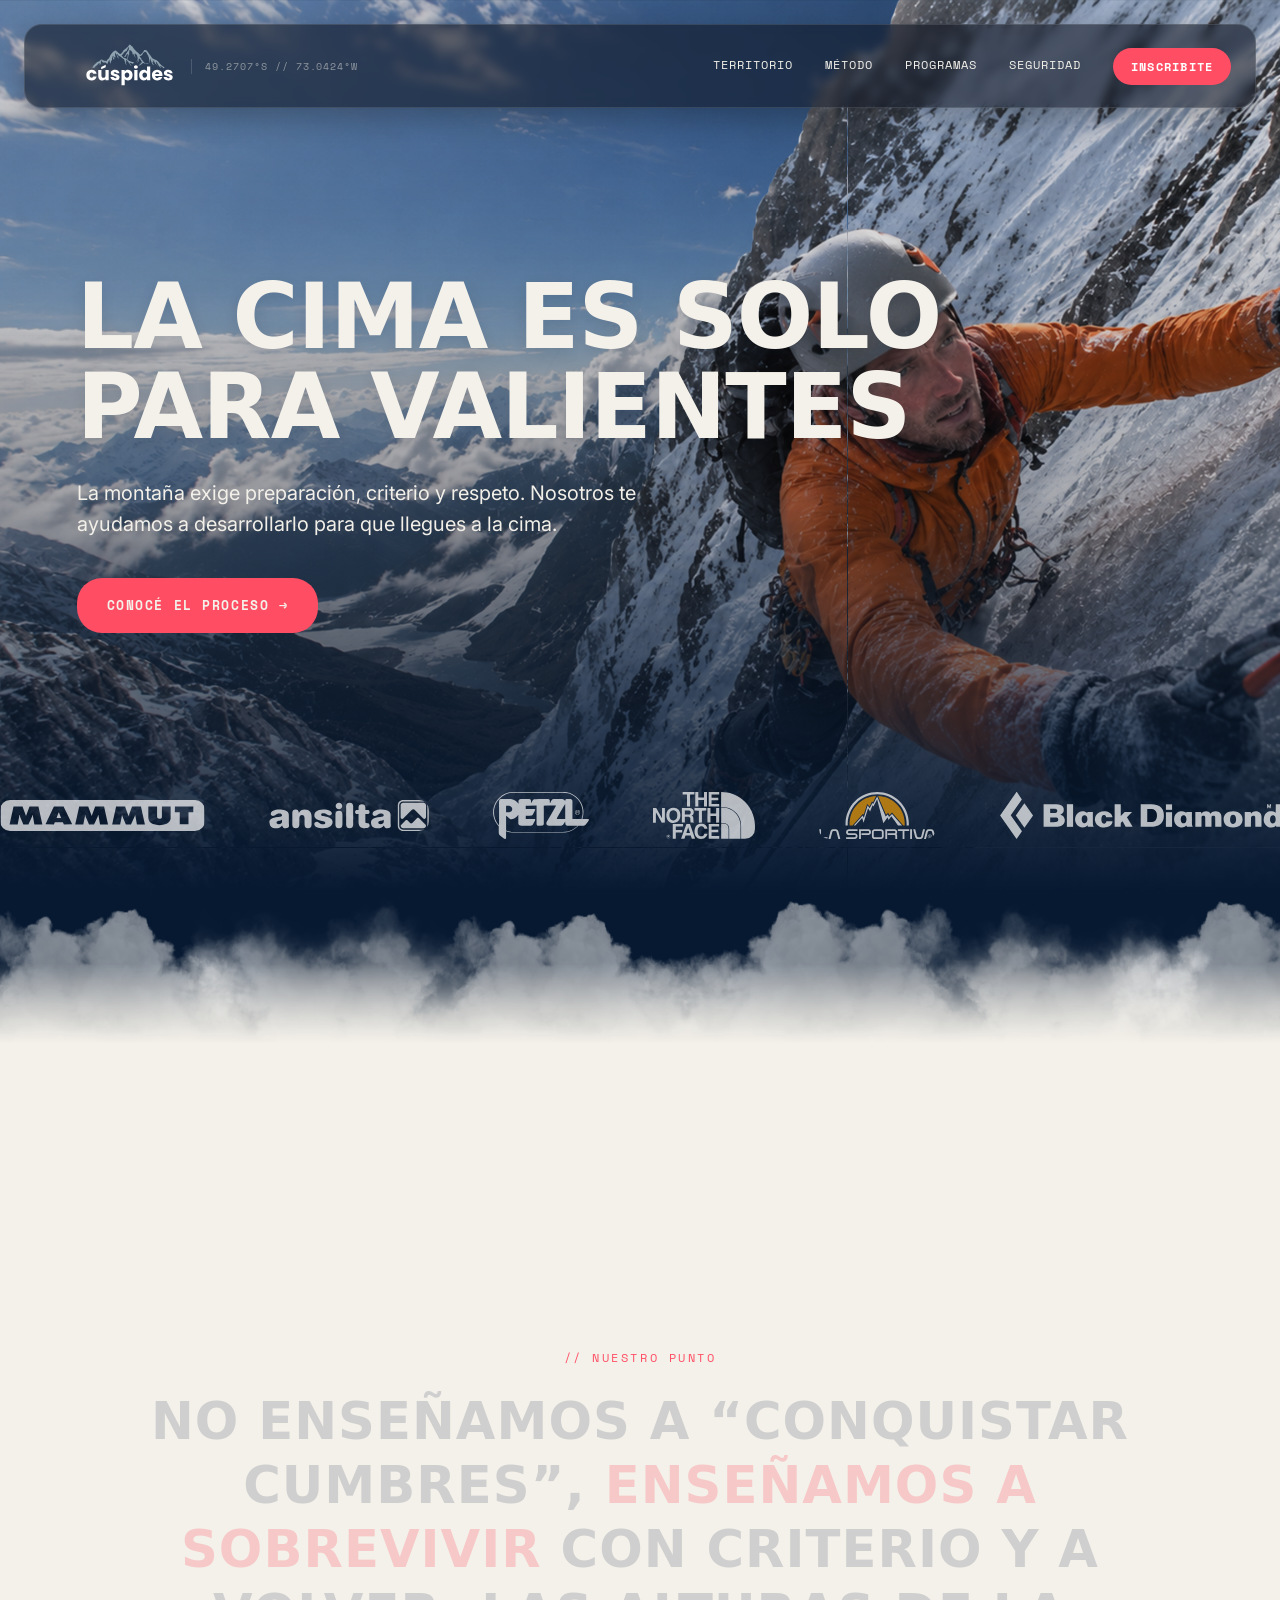
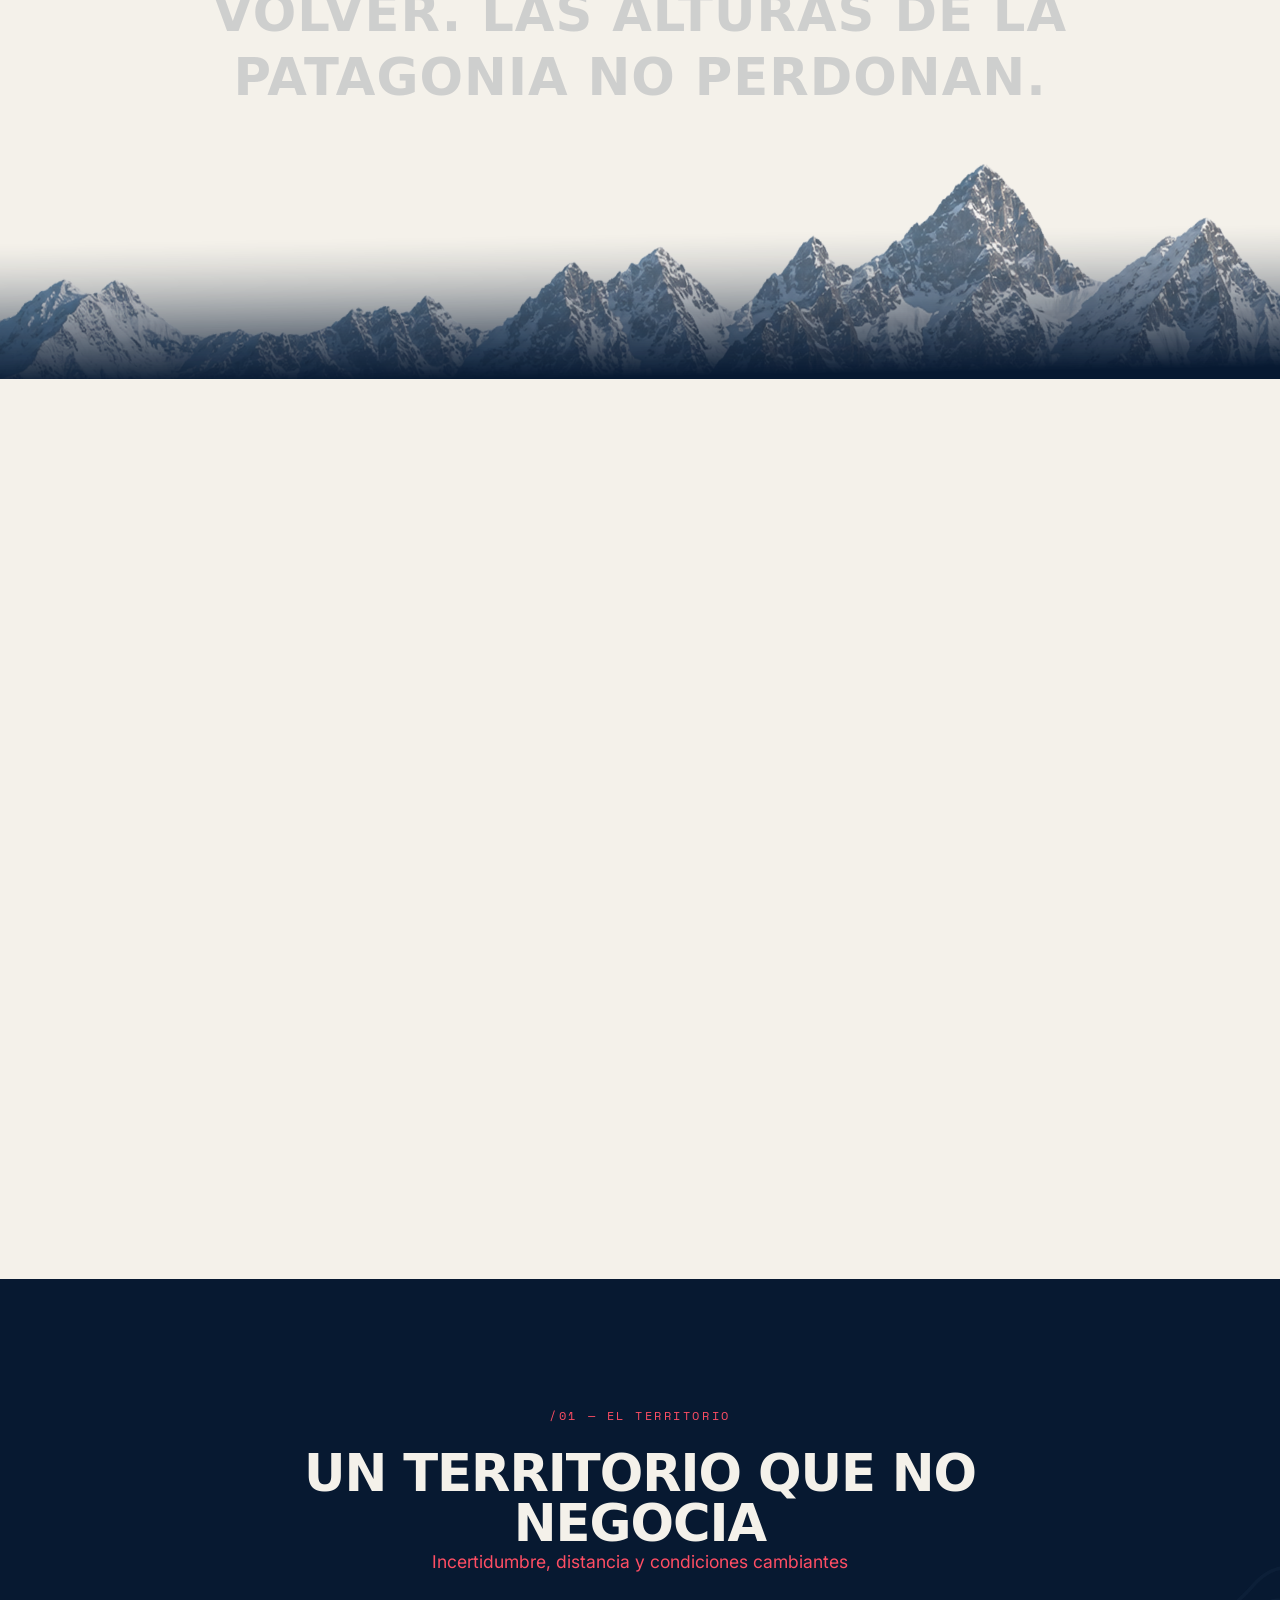
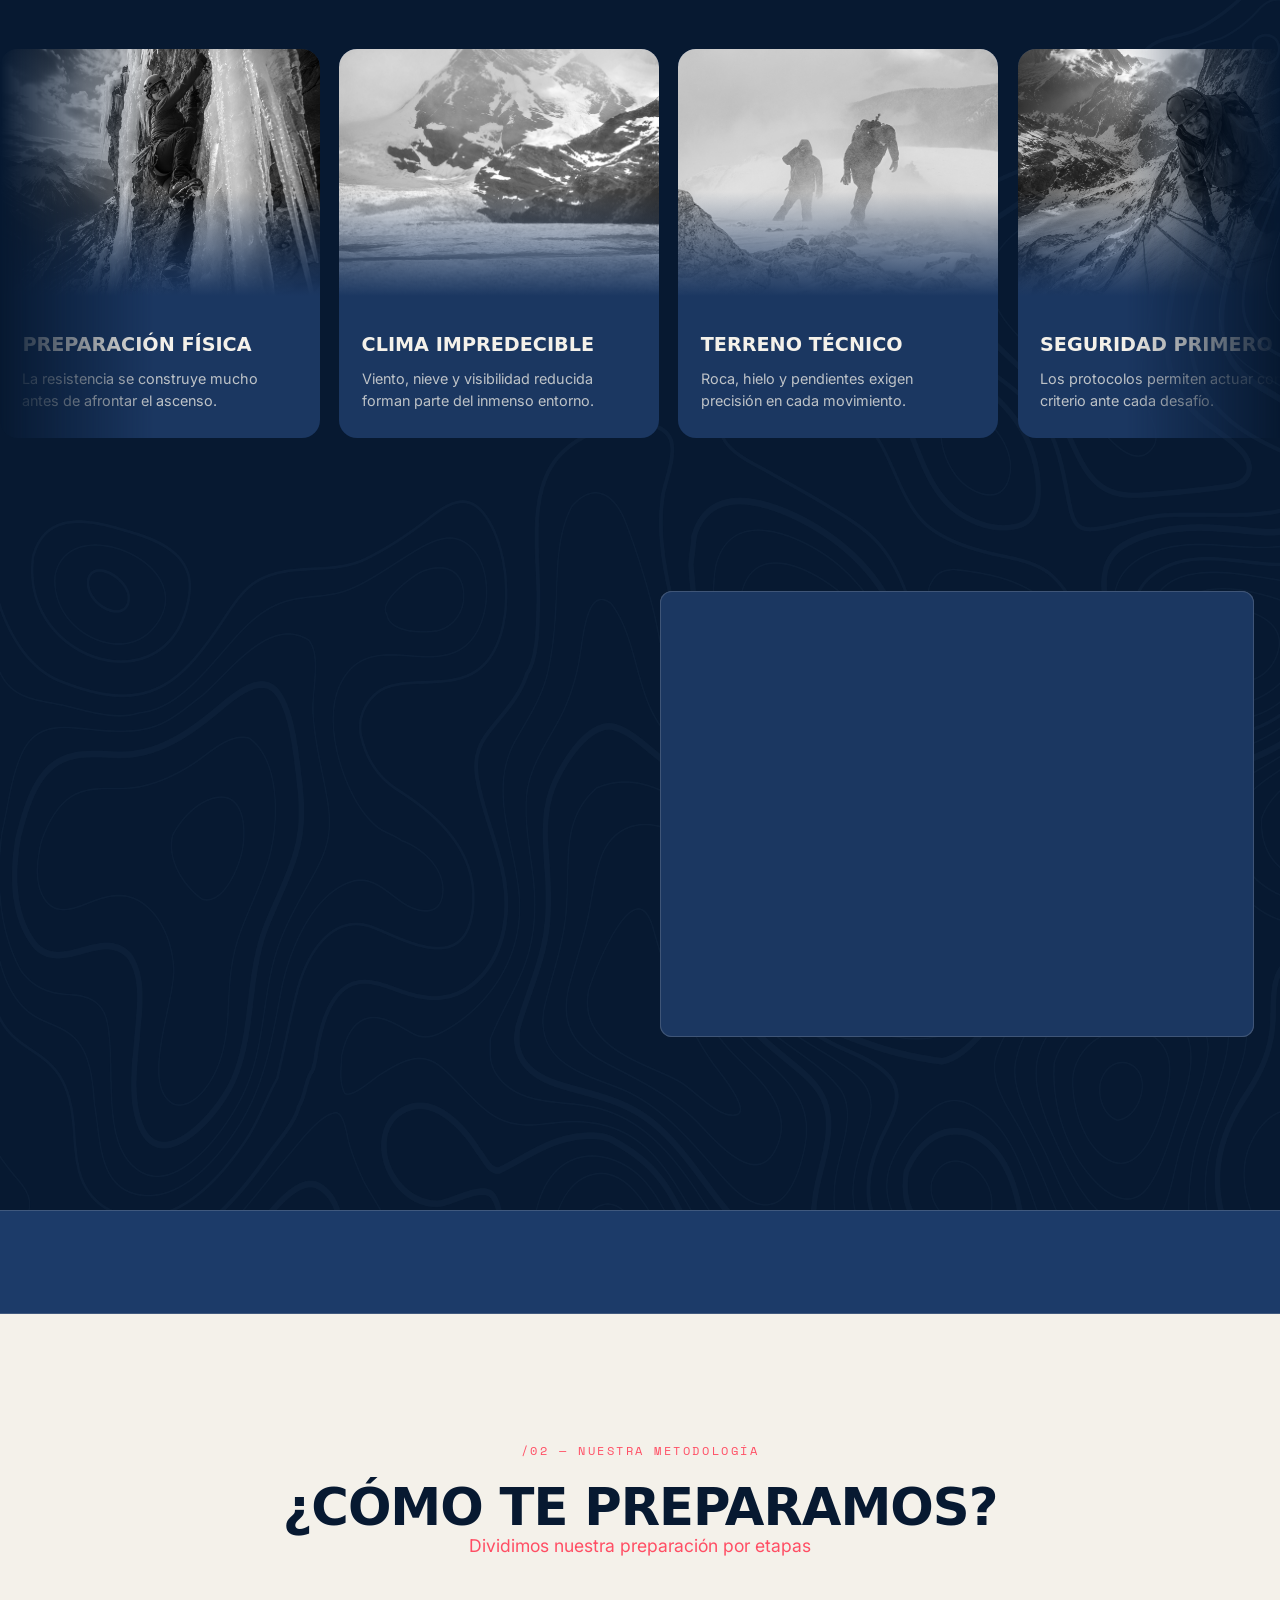
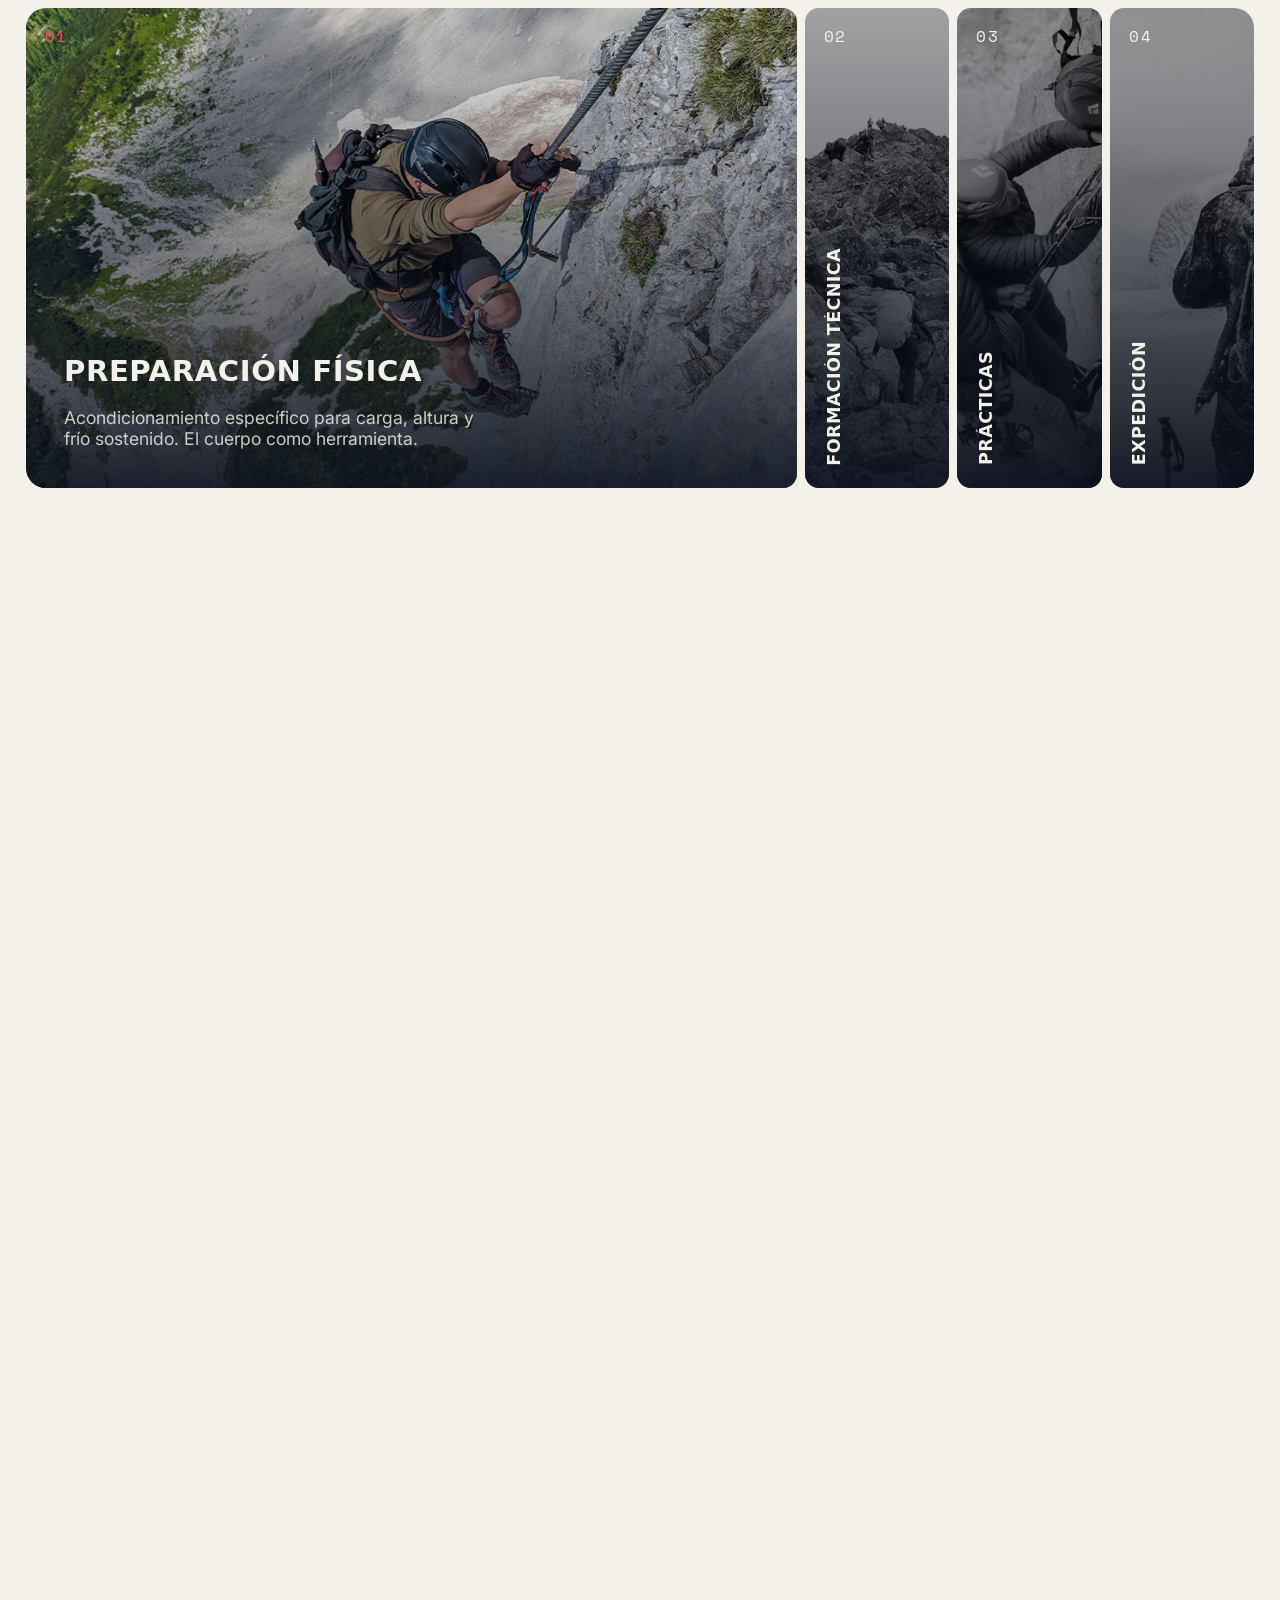
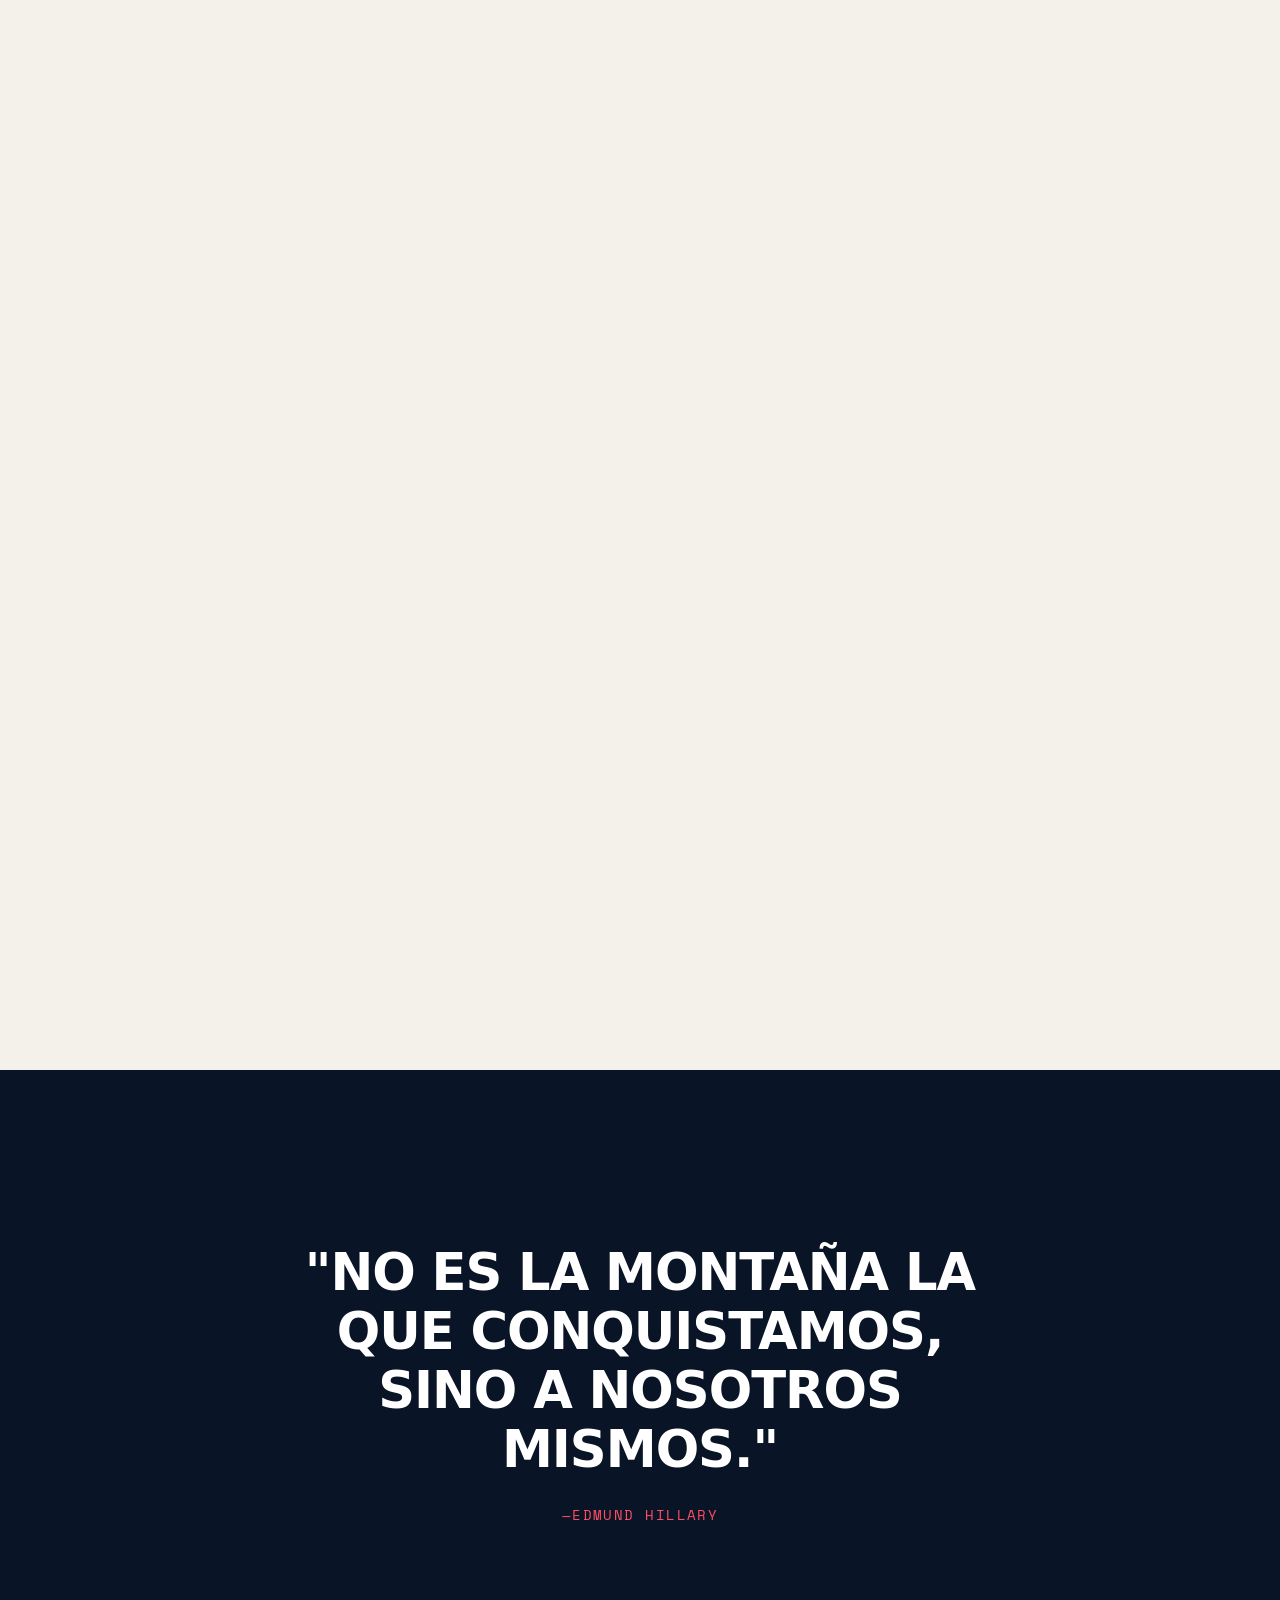
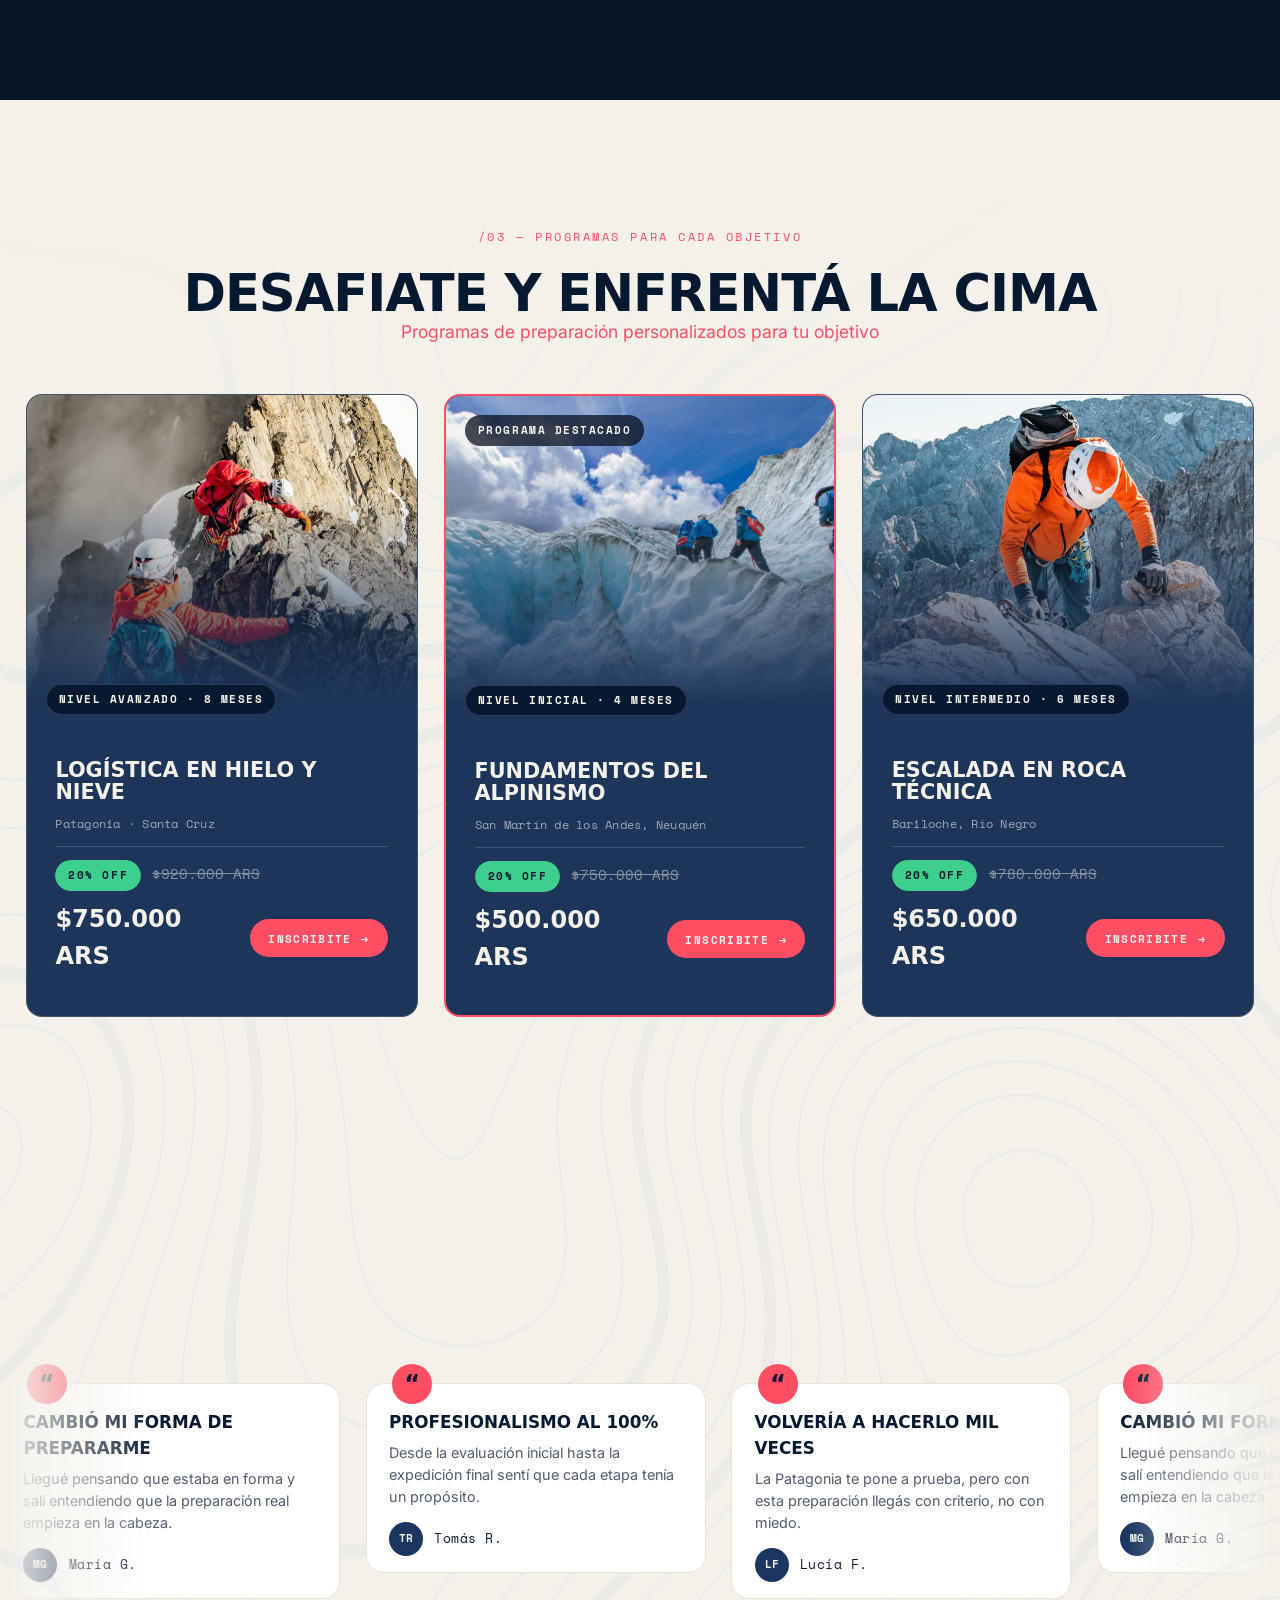
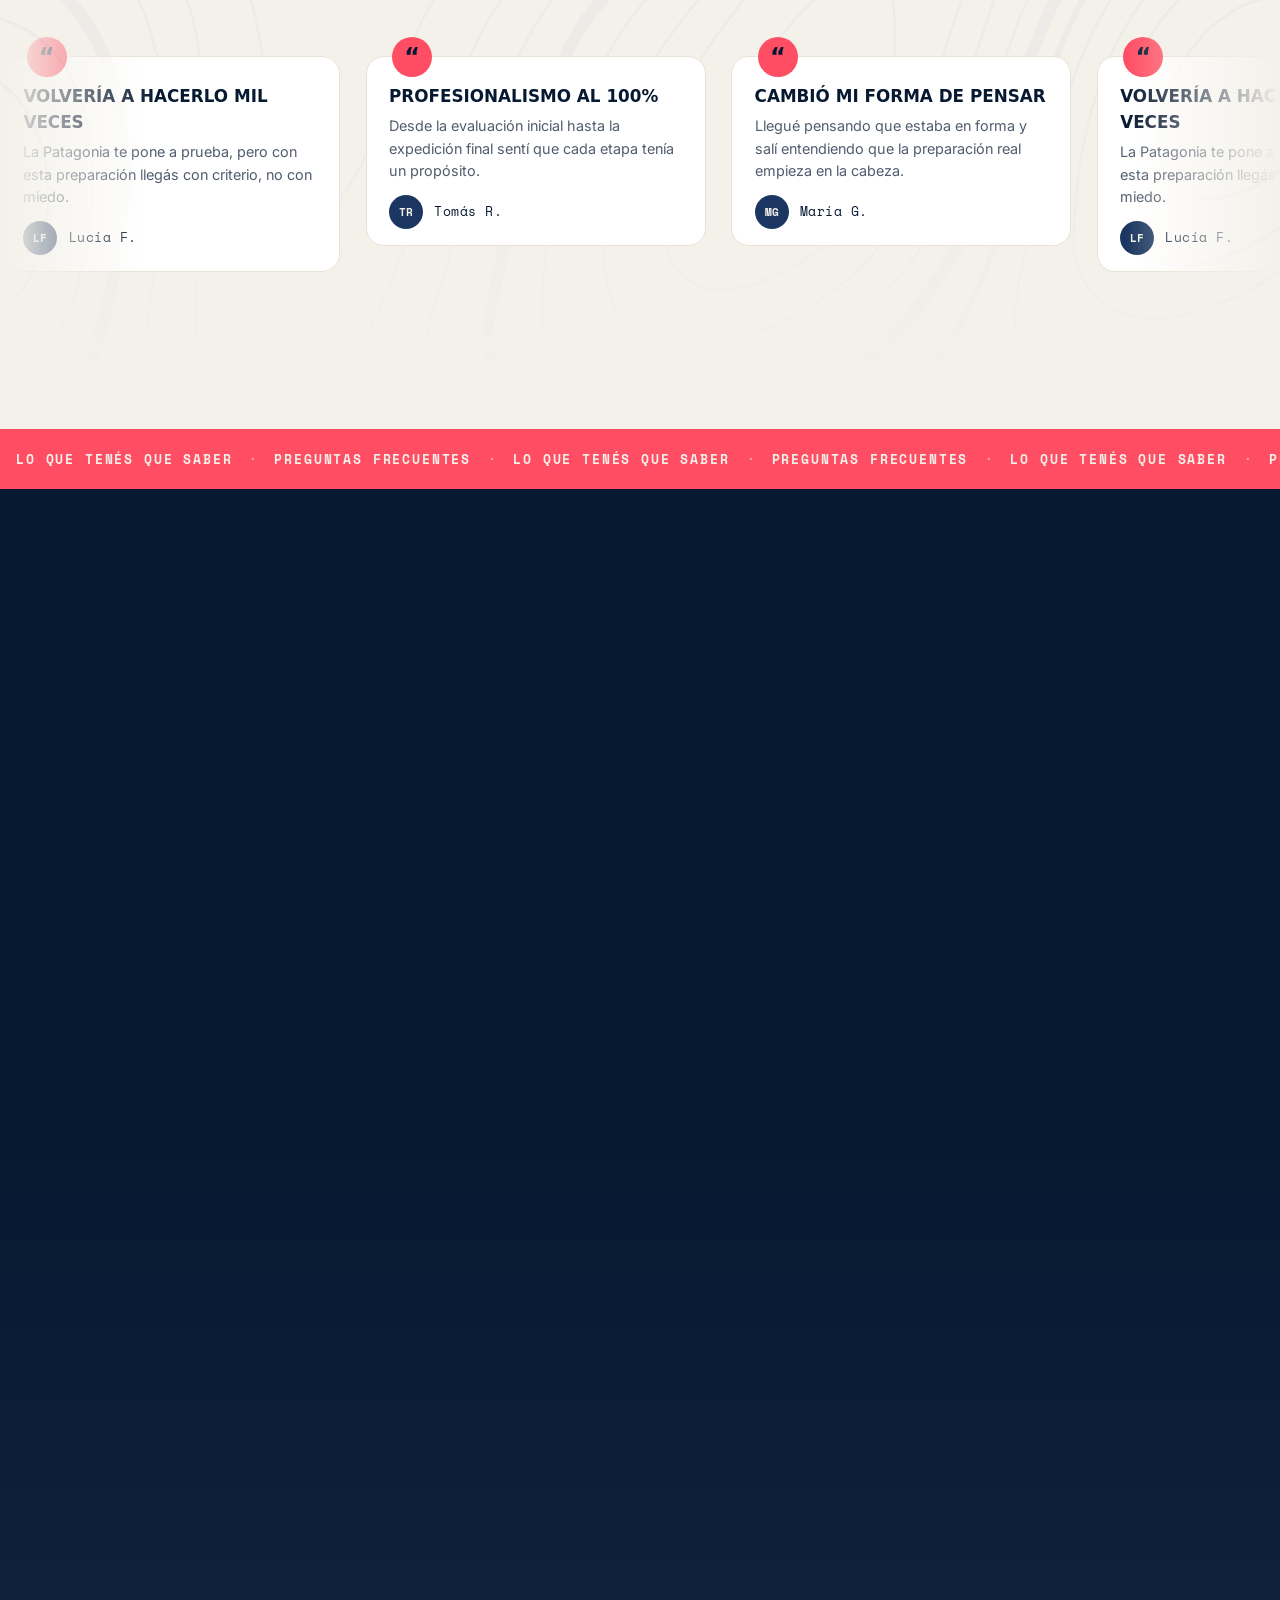
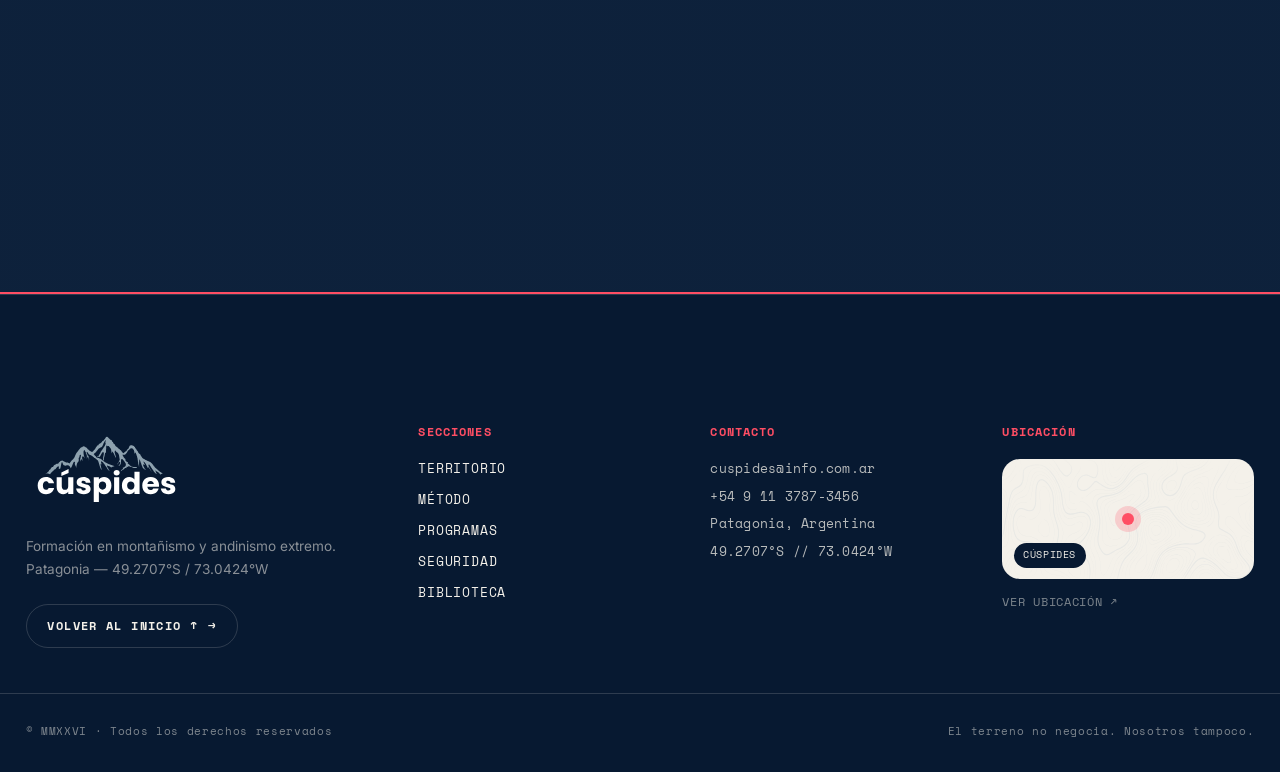
==== commit 849503bb: "Actualizar sitio: nuevas imagenes y ajustes de estilos Co-Authored-By: Claude Sonnet 5 <noreply@anth" ====
--- a/index.html
+++ b/index.html
@@ -198,7 +198,7 @@
             <p class="terr-card__desc">Viento, nieve y visibilidad reducida forman parte del inmenso entorno.</p>
           </li>
           <li class="terr-card">
-            <div class="terr-card__media"><img src="assets/img/terreno.jpg" alt="Escalador progresando en hielo y roca" /></div>
+            <div class="terr-card__media"><img src="assets/img/tecnico.png" alt="Escalador progresando en hielo y roca" /></div>
             <h3 class="terr-card__title">Terreno técnico</h3>
             <p class="terr-card__desc">Roca, hielo y pendientes exigen precisión en cada movimiento.</p>
           </li>
@@ -233,7 +233,7 @@
             <p class="terr-card__desc">Viento, nieve y visibilidad reducida forman parte del inmenso entorno.</p>
           </li>
           <li class="terr-card" aria-hidden="true">
-            <div class="terr-card__media"><img src="assets/img/terreno.jpg" alt="" /></div>
+            <div class="terr-card__media"><img src="assets/img/tecnico.png" alt="" /></div>
             <h3 class="terr-card__title">Terreno técnico</h3>
             <p class="terr-card__desc">Roca, hielo y pendientes exigen precisión en cada movimiento.</p>
           </li>
@@ -337,7 +337,7 @@
               </button>
 
               <button class="accordion__item" type="button" data-step="4" role="tab" aria-selected="false">
-                <img class="accordion__img" src="assets/img/etapa5.png" alt="Cumbre de expedición" />
+                <img class="accordion__img" src="assets/img/expedicion.png" alt="Cumbre de expedición" />
                 <span class="accordion__overlay" aria-hidden="true"></span>
                 <span class="accordion__num">04</span>
                 <span class="accordion__title">Expedición</span>
@@ -715,7 +715,6 @@
 
     <!-- ///////////////// SECCIÓN 5 · APORTÁ A LA CAUSA ///////////////// -->
     <section class="cause" id="causa">
-      <span class="giant-banner__text giant-banner__text--inline" aria-hidden="true">Primeros auxilios</span>
       <div class="container cause__grid">
         <div class="cause__card reveal">
           <div class="cause__media"><img src="assets/img/foto-rescate.png" alt="Rescatista en una pared de roca" /></div>
@@ -760,12 +759,12 @@
         <span class="hud-item hud-item--tr">FICHA TÉCNICA · CI-001<br />40.1583°S // 71.3522°W</span>
       </div>
       <div class="container">
-        <div class="course-hero__badges">
+        <div class="course-hero__badges reveal">
           <span class="badge badge--danger">PROGRAMA DESTACADO</span>
           <span class="badge badge--outline">NIVEL: INICIAL // DURACIÓN: 5 MESES</span>
         </div>
-        <h1 class="course-hero__title">Curso integral <br> de montañismo</h1>
-        <p class="course-hero__sub">
+        <h1 class="course-hero__title reveal">Curso integral <br> de montañismo</h1>
+        <p class="course-hero__sub reveal">
           Formación completa de base para operar con criterio y autonomía <br> en
           la Patagonia. Sin romantizar el proceso: montaña, disciplina y realidad.
         </p>
@@ -807,7 +806,7 @@
           </button>
 
           <button class="accordion__item" type="button" data-step="3" role="tab" aria-selected="false">
-            <img class="accordion__img" src="assets/img/etapa4.png" alt="Maniobras de cuerda" />
+            <img class="accordion__img" src="assets/img/maniobra.png" alt="Maniobras de cuerda" />
             <span class="accordion__overlay" aria-hidden="true"></span>
             <span class="accordion__num">03</span>
             <span class="accordion__title">Maniobras de cuerda</span>
@@ -817,7 +816,7 @@
           </button>
 
           <button class="accordion__item" type="button" data-step="4" role="tab" aria-selected="false">
-            <img class="accordion__img" src="assets/img/etapa3.png" alt="Práctica en terreno real" />
+            <img class="accordion__img" src="assets/img/clima.png" alt="Práctica en terreno real" />
             <span class="accordion__overlay" aria-hidden="true"></span>
             <span class="accordion__num">04</span>
             <span class="accordion__title">Supervivencia en climas hostiles</span>
@@ -859,7 +858,7 @@
 
     <!-- 4. Materiales que necesitarás -->
     <section class="gear">
-      <div class="equip-marquee" aria-hidden="true">
+      <div class="equip-marquee reveal" aria-hidden="true">
         <div class="equip-marquee__track">
           <div class="equip-card"><img class="equip-card__img" src="assets/img/eq1.png" alt="" /><span class="equip-card__label">Cuerdas</span></div>
           <div class="equip-card"><img class="equip-card__img" src="assets/img/eq2.png" alt="" /><span class="equip-card__label">Botas</span></div>
@@ -884,7 +883,7 @@
         <p class="gear__sub reveal">Estos elementos son parte del equipo básico para un alpinista profesional. <br class="break-desktop" /> Son esenciales para que sea posible encarar el territorio en altura. <br class="break-desktop" /> Cúspides te provee éste equipamiento necesario.</p>
       </div>
 
-      <div class="equip-marquee" aria-hidden="true">
+      <div class="equip-marquee reveal" aria-hidden="true">
         <div class="equip-marquee__track equip-marquee__track--reverse">
           <div class="equip-card"><img class="equip-card__img" src="assets/img/eq5.png" alt="" /><span class="equip-card__label">Crampones</span></div>
           <div class="equip-card"><img class="equip-card__img" src="assets/img/eq6.png" alt="" /><span class="equip-card__label">Casco</span></div>
@@ -969,7 +968,7 @@
         </div>
       </div>
 
-      <div class="pricing__mountains" aria-hidden="true">
+      <div class="pricing__mountains reveal" aria-hidden="true">
         <img src="assets/img/montanas.png" alt="" />
       </div>
     </section>
@@ -1029,20 +1028,20 @@
         <h2 class="section-title section-title--center reveal">Galería de nuestros alumnos</h2>
       </div>
 
-      <div class="carousel course-gallery__carousel" id="course-gallery-carousel">
+      <div class="carousel course-gallery__carousel reveal" id="course-gallery-carousel">
         <div class="carousel__track">
-          <figure class="course-gallery__item"><img src="assets/img/gal3.png" alt="Expedición en glaciar" /></figure>
-          <figure class="course-gallery__item"><img src="assets/img/gal1.jpg" alt="Ascenso técnico en roca" /></figure>
-          <figure class="course-gallery__item"><img src="assets/img/gal2.jpg" alt="Campamento de altura" /></figure>
-          <figure class="course-gallery__item"><img src="assets/img/gal4.jpg" alt="Progresión en hielo" /></figure>
-          <figure class="course-gallery__item"><img src="assets/img/gal5.jpg" alt="Vivac en altura" /></figure>
-          <figure class="course-gallery__item"><img src="assets/img/gal6.jpg" alt="Cordada en marcha" /></figure>
-          <figure class="course-gallery__item" aria-hidden="true"><img src="assets/img/gal3.png" alt="" /></figure>
-          <figure class="course-gallery__item" aria-hidden="true"><img src="assets/img/gal1.jpg" alt="" /></figure>
-          <figure class="course-gallery__item" aria-hidden="true"><img src="assets/img/gal2.jpg" alt="" /></figure>
-          <figure class="course-gallery__item" aria-hidden="true"><img src="assets/img/gal4.jpg" alt="" /></figure>
-          <figure class="course-gallery__item" aria-hidden="true"><img src="assets/img/gal5.jpg" alt="" /></figure>
-          <figure class="course-gallery__item" aria-hidden="true"><img src="assets/img/gal6.jpg" alt="" /></figure>
+          <figure class="course-gallery__item"><img src="assets/img/gal3.png" alt="Expedición en glaciar" /><figcaption class="course-gallery__caption">Glaciar Perito Moreno</figcaption></figure>
+          <figure class="course-gallery__item"><img src="assets/img/gal1.jpg" alt="Ascenso técnico en roca" /><figcaption class="course-gallery__caption">Cerro Catedral, Bariloche</figcaption></figure>
+          <figure class="course-gallery__item"><img src="assets/img/gal2.jpg" alt="Campamento de altura" /><figcaption class="course-gallery__caption">Fitz Roy, El Chaltén</figcaption></figure>
+          <figure class="course-gallery__item"><img src="assets/img/gal4.jpg" alt="Progresión en hielo" /><figcaption class="course-gallery__caption">Cerro Torre</figcaption></figure>
+          <figure class="course-gallery__item"><img src="assets/img/gal5.jpg" alt="Vivac en altura" /><figcaption class="course-gallery__caption">Volcán Lanín</figcaption></figure>
+          <figure class="course-gallery__item"><img src="assets/img/gal6.jpg" alt="Cordada en marcha" /><figcaption class="course-gallery__caption">Monte Tronador</figcaption></figure>
+          <figure class="course-gallery__item" aria-hidden="true"><img src="assets/img/gal3.png" alt="" /><figcaption class="course-gallery__caption">Glaciar Perito Moreno</figcaption></figure>
+          <figure class="course-gallery__item" aria-hidden="true"><img src="assets/img/gal1.jpg" alt="" /><figcaption class="course-gallery__caption">Cerro Catedral, Bariloche</figcaption></figure>
+          <figure class="course-gallery__item" aria-hidden="true"><img src="assets/img/gal2.jpg" alt="" /><figcaption class="course-gallery__caption">Fitz Roy, El Chaltén</figcaption></figure>
+          <figure class="course-gallery__item" aria-hidden="true"><img src="assets/img/gal4.jpg" alt="" /><figcaption class="course-gallery__caption">Cerro Torre</figcaption></figure>
+          <figure class="course-gallery__item" aria-hidden="true"><img src="assets/img/gal5.jpg" alt="" /><figcaption class="course-gallery__caption">Volcán Lanín</figcaption></figure>
+          <figure class="course-gallery__item" aria-hidden="true"><img src="assets/img/gal6.jpg" alt="" /><figcaption class="course-gallery__caption">Monte Tronador</figcaption></figure>
         </div>
       </div>
     </section>
@@ -1055,7 +1054,7 @@
   <footer class="site-footer">
     <div class="container site-footer__inner">
       <div class="site-footer__brand">
-        <span class="brand__word">CÚSPIDES</span>
+        <img class="brand__logo site-footer__logo" src="assets/img/logo-cuspides.svg" alt="Cúspides" />
         <p>Formación en montañismo y andinismo extremo.<br />Patagonia — 49.2707°S / 73.0424°W</p>
         <a href="#hero" class="btn btn--ghost-light footer-back" data-nav="home">Volver al inicio ↑</a>
       </div>
--- a/styles.css
+++ b/styles.css
@@ -534,6 +534,7 @@
   letter-spacing: -0.01em;
   text-transform: uppercase;
   margin: 0.5rem 0 1.6rem;
+  text-shadow: 0 4px 14px rgba(7, 25, 49, 0.1);
 }
 .hero__sub {
   max-width: 45ch;
@@ -1073,7 +1074,7 @@
   50%      { transform: rotate(5deg) translate(5%, 5%) translateY(-10px); }
 }
 
-.cause { position: relative; background: var(--ink); padding: var(--sect) 0; overflow: hidden; }
+.cause { position: relative; background: var(--ink); padding: var(--sect) 0; overflow: hidden; border-bottom: 2px solid var(--danger); }
 .cause::before {
   content: "";
   position: absolute;
@@ -1082,15 +1083,6 @@
   background:
     linear-gradient(to top, rgba(14, 34, 61, 0.89) 40%, var(--ink) 100%),
     url("assets/img/textura-nieve.png") center / cover no-repeat;
-}
-.cause .giant-banner__text--inline {
-  position: absolute; bottom: 0; left: 0; right: 0;
-  text-align: center; z-index: 0; white-space: normal;
-  padding-inline: 0;
-  font-size: clamp(3.5rem, 15vw, 11rem);
-  line-height: 1;
-  color: rgba(244, 241, 234, 0.126);
-  transform: translateY(12%);
 }
 .cause__grid { position: relative; z-index: 1; display: grid; grid-template-columns: 1fr; gap: 1.6rem; align-items: center; }
 .cause__card {
@@ -1175,7 +1167,18 @@
   transition: transform 0.4s var(--ease), border-color 0.3s;
 }
 .plan-card.plan-card:hover { transform: translateY(-6px) scale(1.03); position: relative; z-index: 2; }
-.plan-card--featured { border-width: 2px; border-color: var(--danger); }
+.plan-card--featured {
+  border-width: 2px; border-color: var(--danger);
+  transform: scale(1.04);
+  position: relative; z-index: 1;
+  box-shadow: 0 0 0 0 rgba(255, 78, 100, 0);
+  transition: transform 0.4s var(--ease), border-color 0.3s, box-shadow 0.4s var(--ease);
+}
+.plan-card--featured:hover {
+  transform: translateY(-6px) scale(1.07);
+  z-index: 2;
+  box-shadow: 0 0 28px 2px rgba(255, 78, 100, 0.3);
+}
 .plan-card__media { position: relative; height: 340px; flex-shrink: 0; }
 .plan-card__media img { width: 100%; height: 100%; object-fit: cover; }
 .plan-card__media::after {
@@ -1579,9 +1582,14 @@
   border: 1px solid var(--hair-light);
   border-radius: var(--radius-card);
   overflow: hidden;
-  transition: border-color 0.3s, transform 0.4s var(--ease);
-}
-.team__grid .team-card:hover { border-color: var(--danger); transform: scale(1.03); }
+  box-shadow: 0 0 0 0 rgba(255, 78, 100, 0);
+  transition: border-color 0.3s, transform 0.4s var(--ease), box-shadow 0.4s var(--ease);
+}
+.team__grid .team-card:hover {
+  border-color: var(--danger);
+  transform: scale(1.03);
+  box-shadow: 0 0 28px 2px rgba(255, 78, 100, 0.3);
+}
 .team-card__media { position: relative; height: 340px; }
 .team-card__media img { width: 100%; height: 100%; object-fit: cover; filter: grayscale(1); transition: filter 0.4s var(--ease); }
 .team-card:hover .team-card__media img { filter: grayscale(0); }
@@ -1616,6 +1624,7 @@
 .course-gallery__carousel { margin-top: 2.4rem; margin-bottom: 3.5rem; }
 .course-gallery__carousel .carousel__track { gap: 1rem; }
 .course-gallery__item {
+  position: relative;
   flex-shrink: 0; width: clamp(220px, 26vw, 320px);
   border-radius: var(--radius-card); overflow: hidden; aspect-ratio: 1 / 1;
 }
@@ -1625,6 +1634,17 @@
   transition: filter 0.4s var(--ease), transform 0.4s var(--ease);
 }
 .course-gallery__item:hover img { filter: grayscale(0); transform: scale(1.05); }
+.course-gallery__caption {
+  position: absolute; inset: 0; z-index: 1;
+  display: flex; align-items: flex-end;
+  padding: 1.2rem;
+  background: linear-gradient(to top, rgba(7, 25, 49, 0.85) 0%, rgba(7, 25, 49, 0.15) 45%, transparent 70%);
+  font-family: var(--f-mono); font-size: 0.78rem; letter-spacing: 0.04em;
+  color: var(--bone);
+  opacity: 0; transition: opacity 0.4s var(--ease);
+  pointer-events: none;
+}
+.course-gallery__item:hover .course-gallery__caption { opacity: 1; }
 
 /* -------------------------------------------------------------------------- */
 /* 19. FOOTER                                                                 */
@@ -1639,7 +1659,7 @@
   display: grid; grid-template-columns: 1fr; gap: 2.5rem;
   margin-bottom: 2.8rem;
 }
-.site-footer__brand .brand__word { font-size: 1.6rem; display: block; margin-bottom: 0.8rem; }
+.site-footer__brand .site-footer__logo { height: 96px; width: auto; padding-left: 0; display: block; margin-bottom: 1rem; }
 .site-footer__brand p { font-size: 0.85rem; color: rgba(244,241,234,0.55); line-height: 1.7; margin-bottom: 1.4rem; }
 .footer-back { font-size: 0.72rem; padding: 0.75rem 1.3rem; }
 .site-footer__heading {
@@ -1751,8 +1771,9 @@
   .manifest__inner {
     position: relative;
     min-height: auto;
-    padding: clamp(3rem, 10vh, 4.5rem) 0 clamp(5rem, 16vh, 7rem);
+    padding: clamp(4rem, 13vh, 6rem) 0 clamp(6.5rem, 20vh, 9rem);
   }
+  .topo-bridge { margin-top: -3px; }
 
   .about__text .section-title,
   .cause__text .section-title,
@@ -1775,7 +1796,6 @@
   .break-desktop { display: none; }
   .cause__card { margin-inline: auto; }
   .cause__card-title { font-size: 1.05rem; }
-  .cause .giant-banner__text--inline { display: none; }
 
   .hero__content.container {
     margin-inline: auto;
@@ -1799,6 +1819,7 @@
     text-align: center;
   }
   .footer-map__chip { left: 50%; transform: translateX(-50%); }
+  .site-footer__logo { margin-inline: auto; }
   .plan-card__price {
     justify-content: center;
   }
